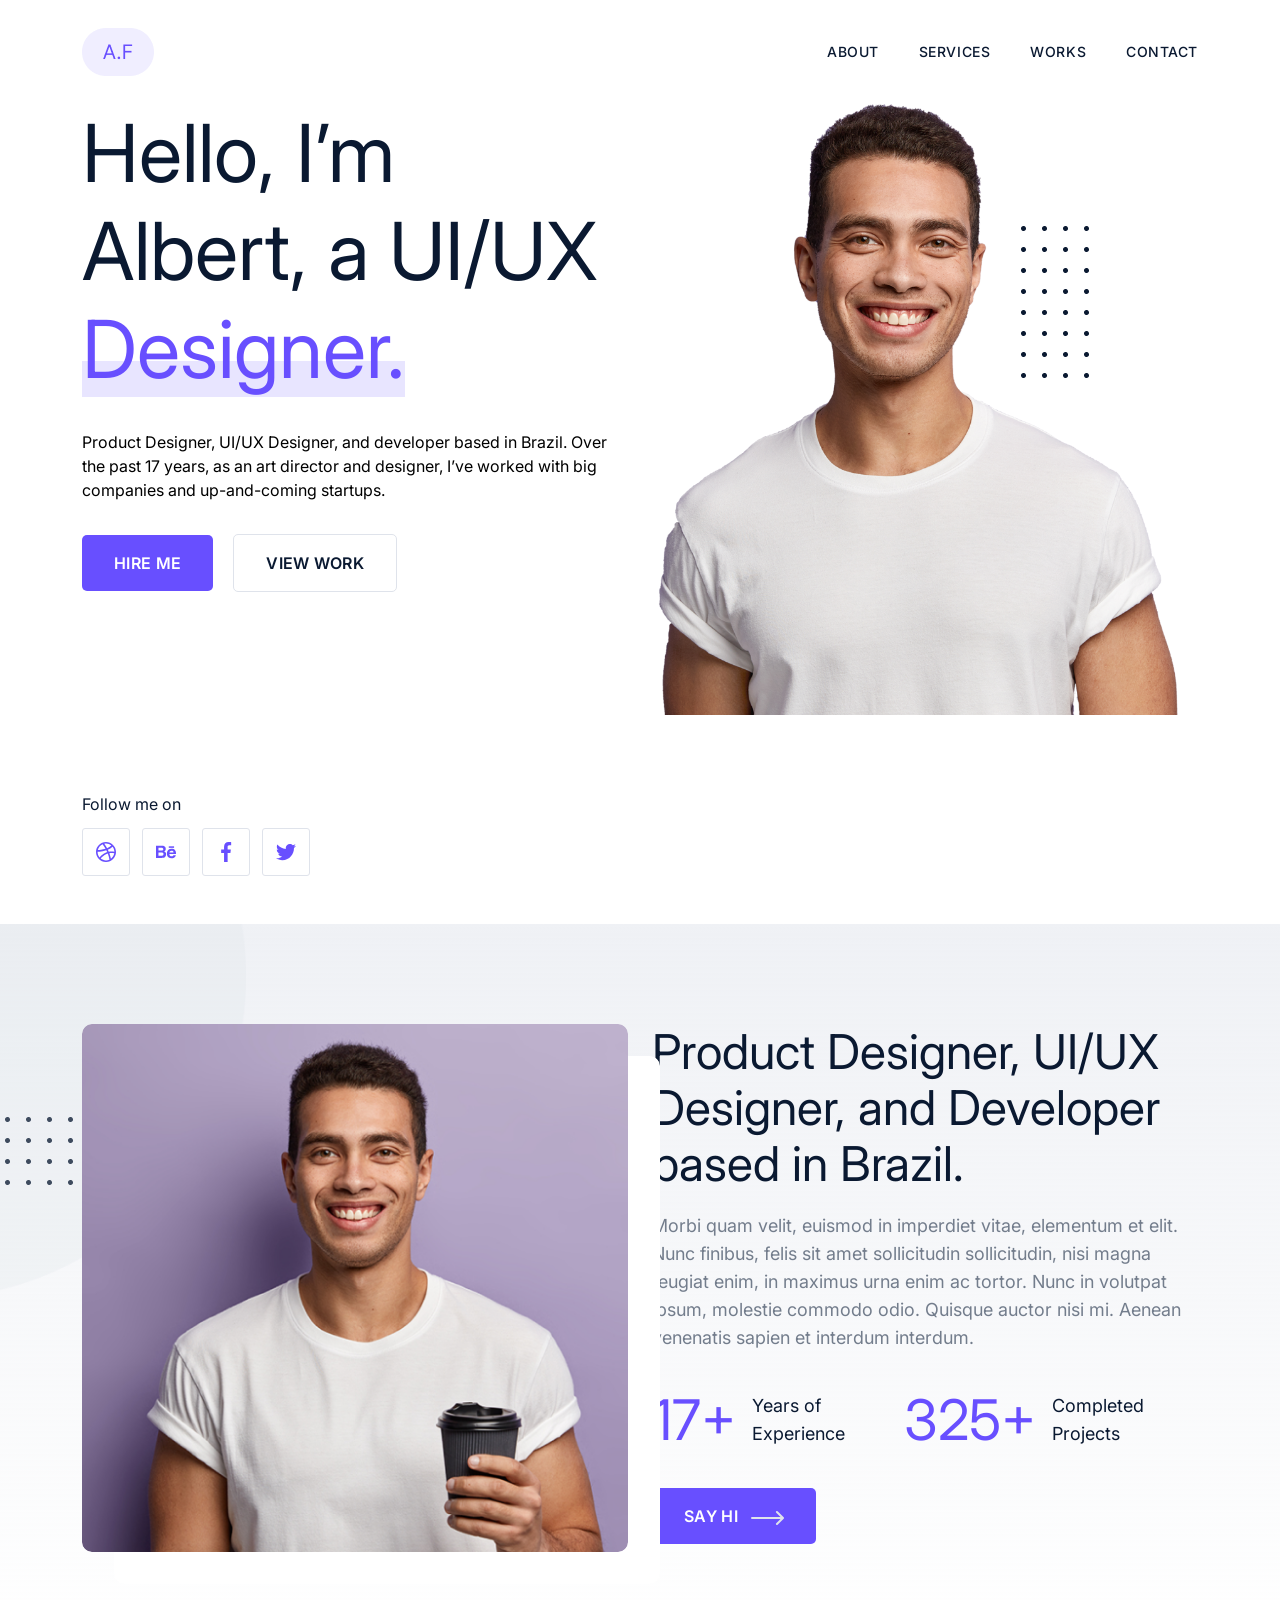
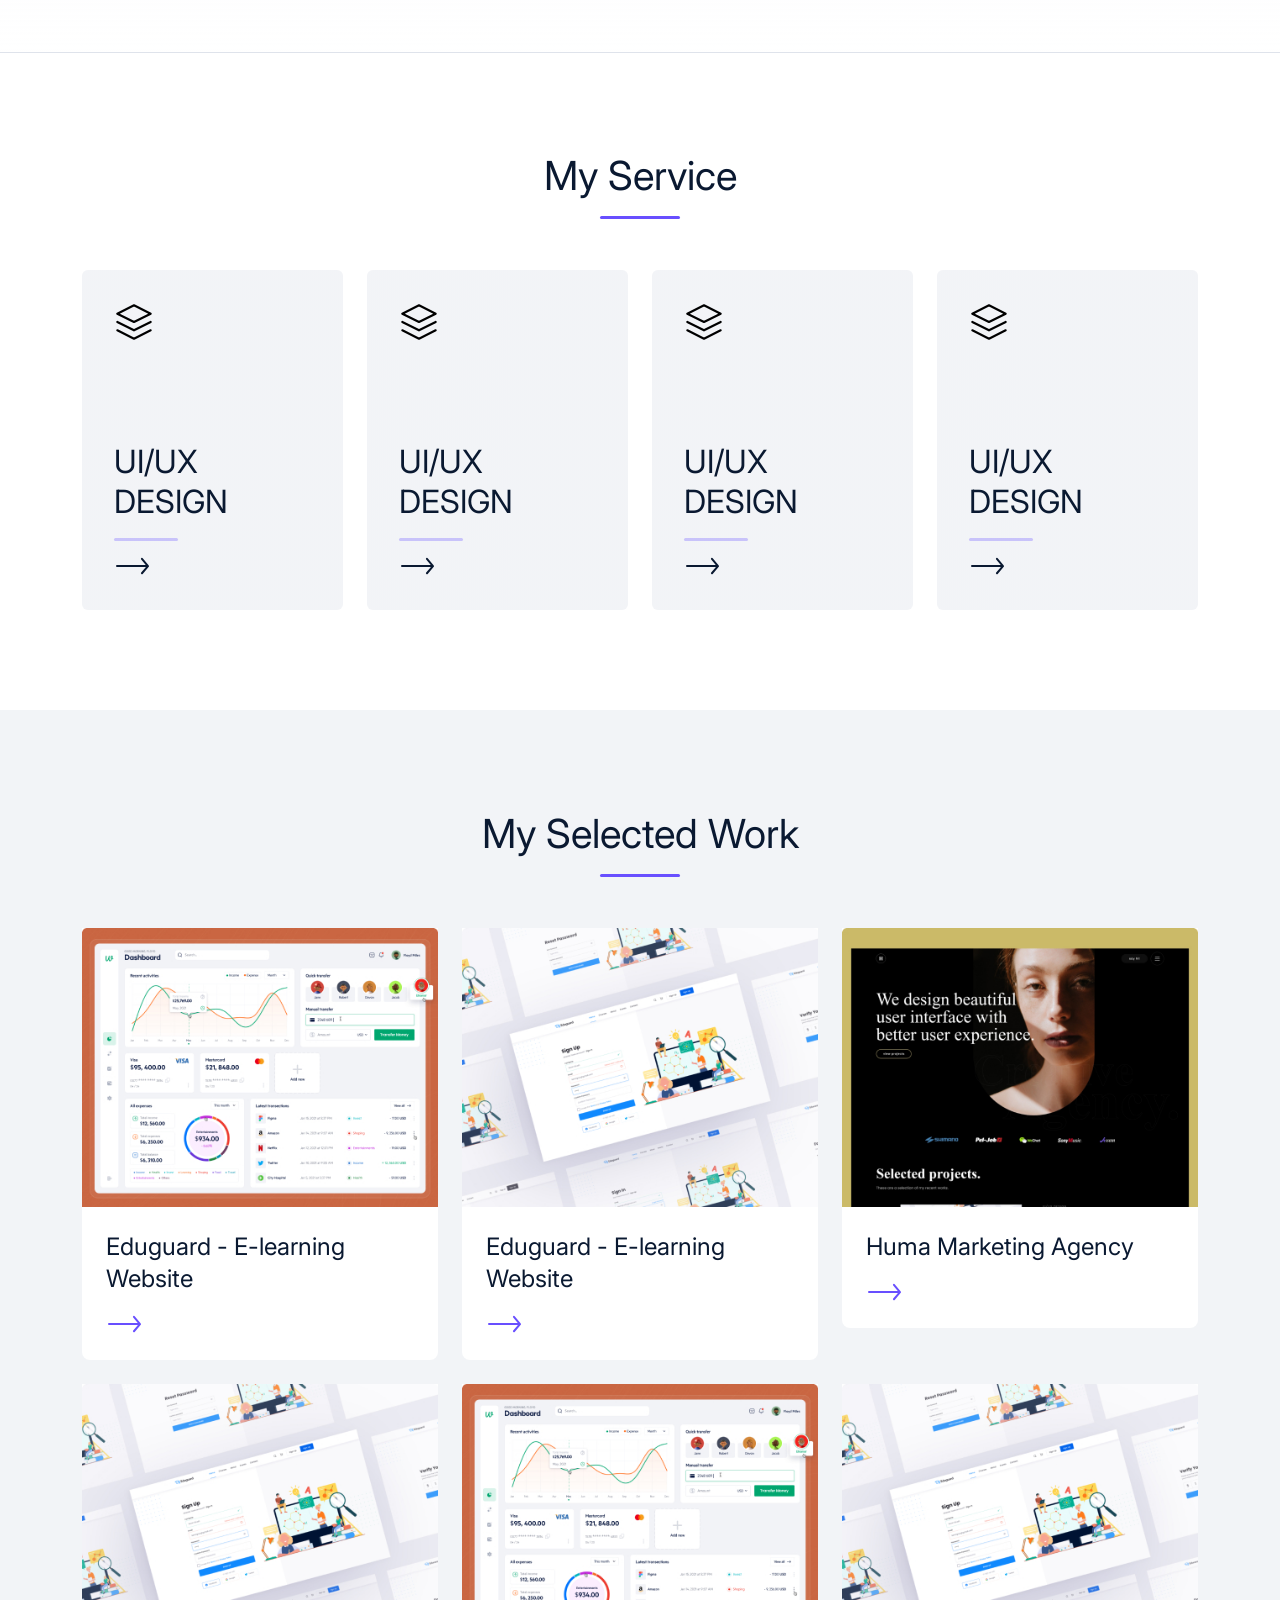
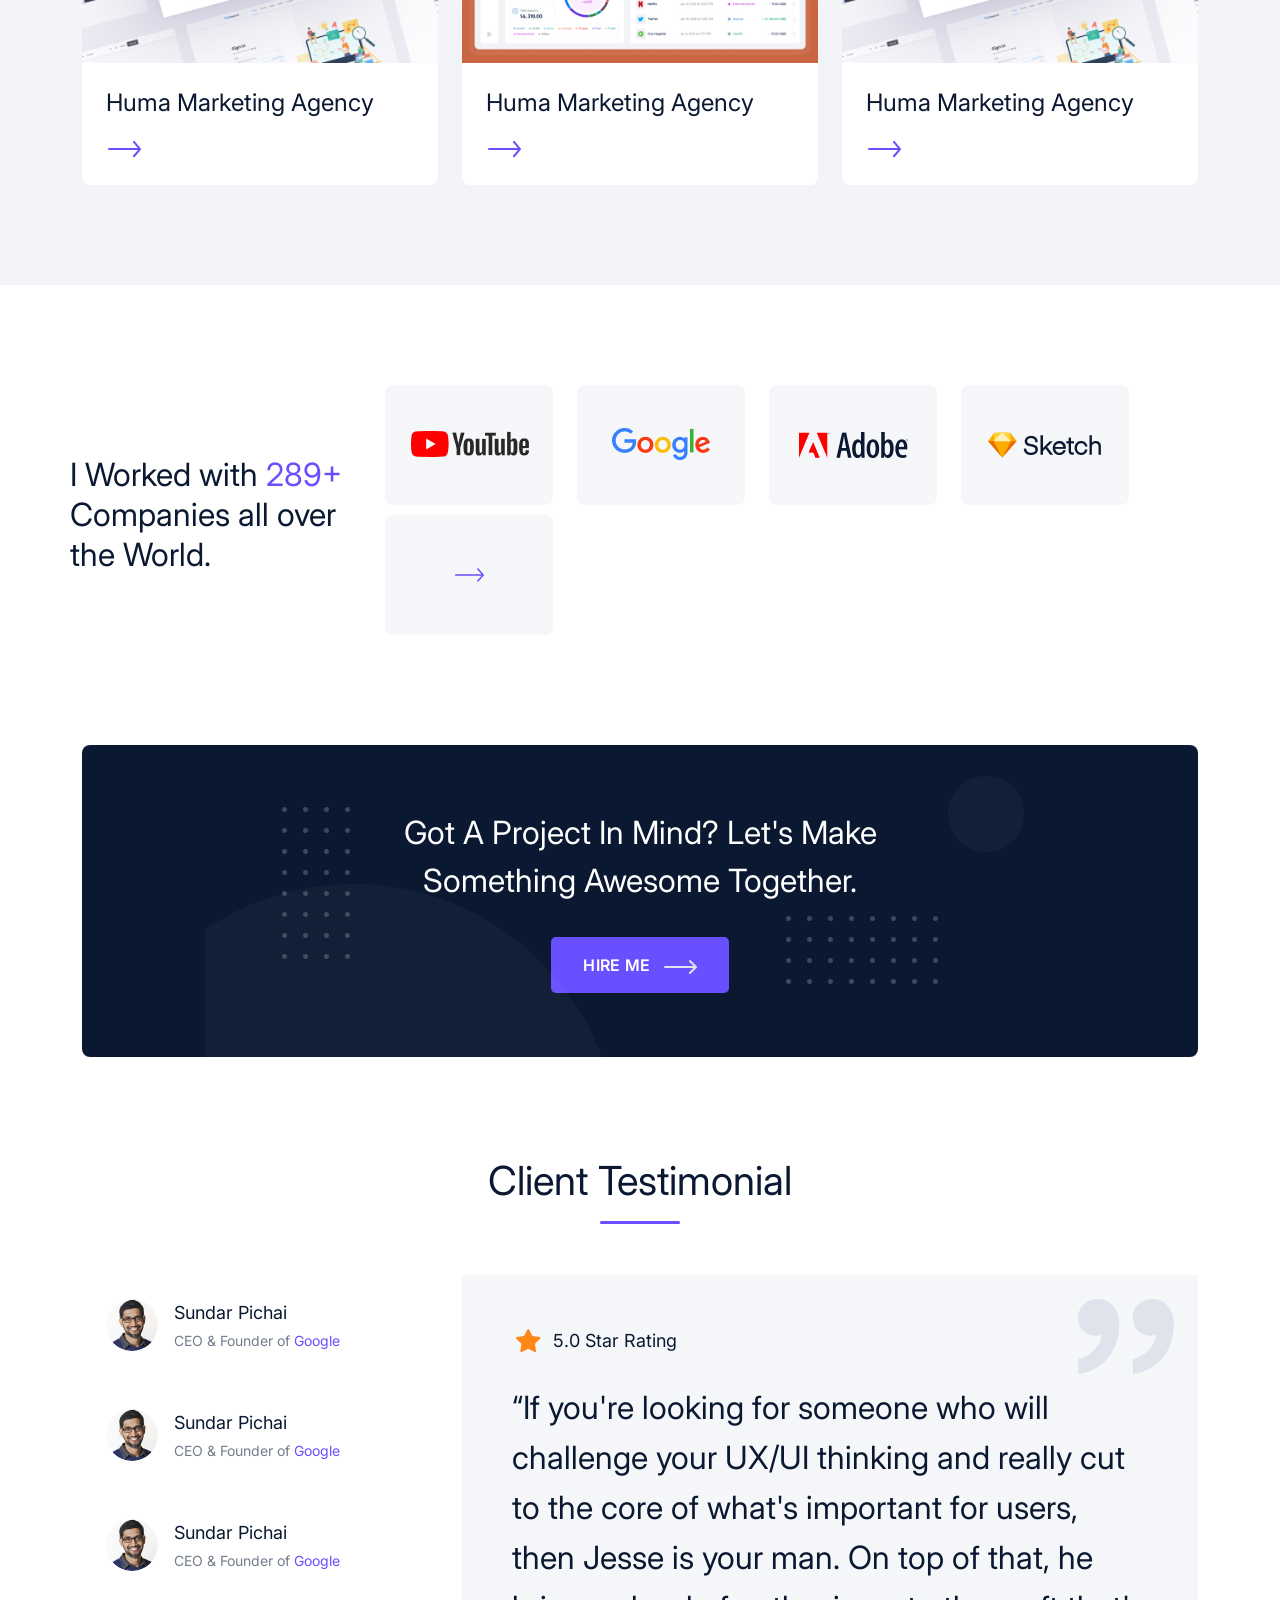
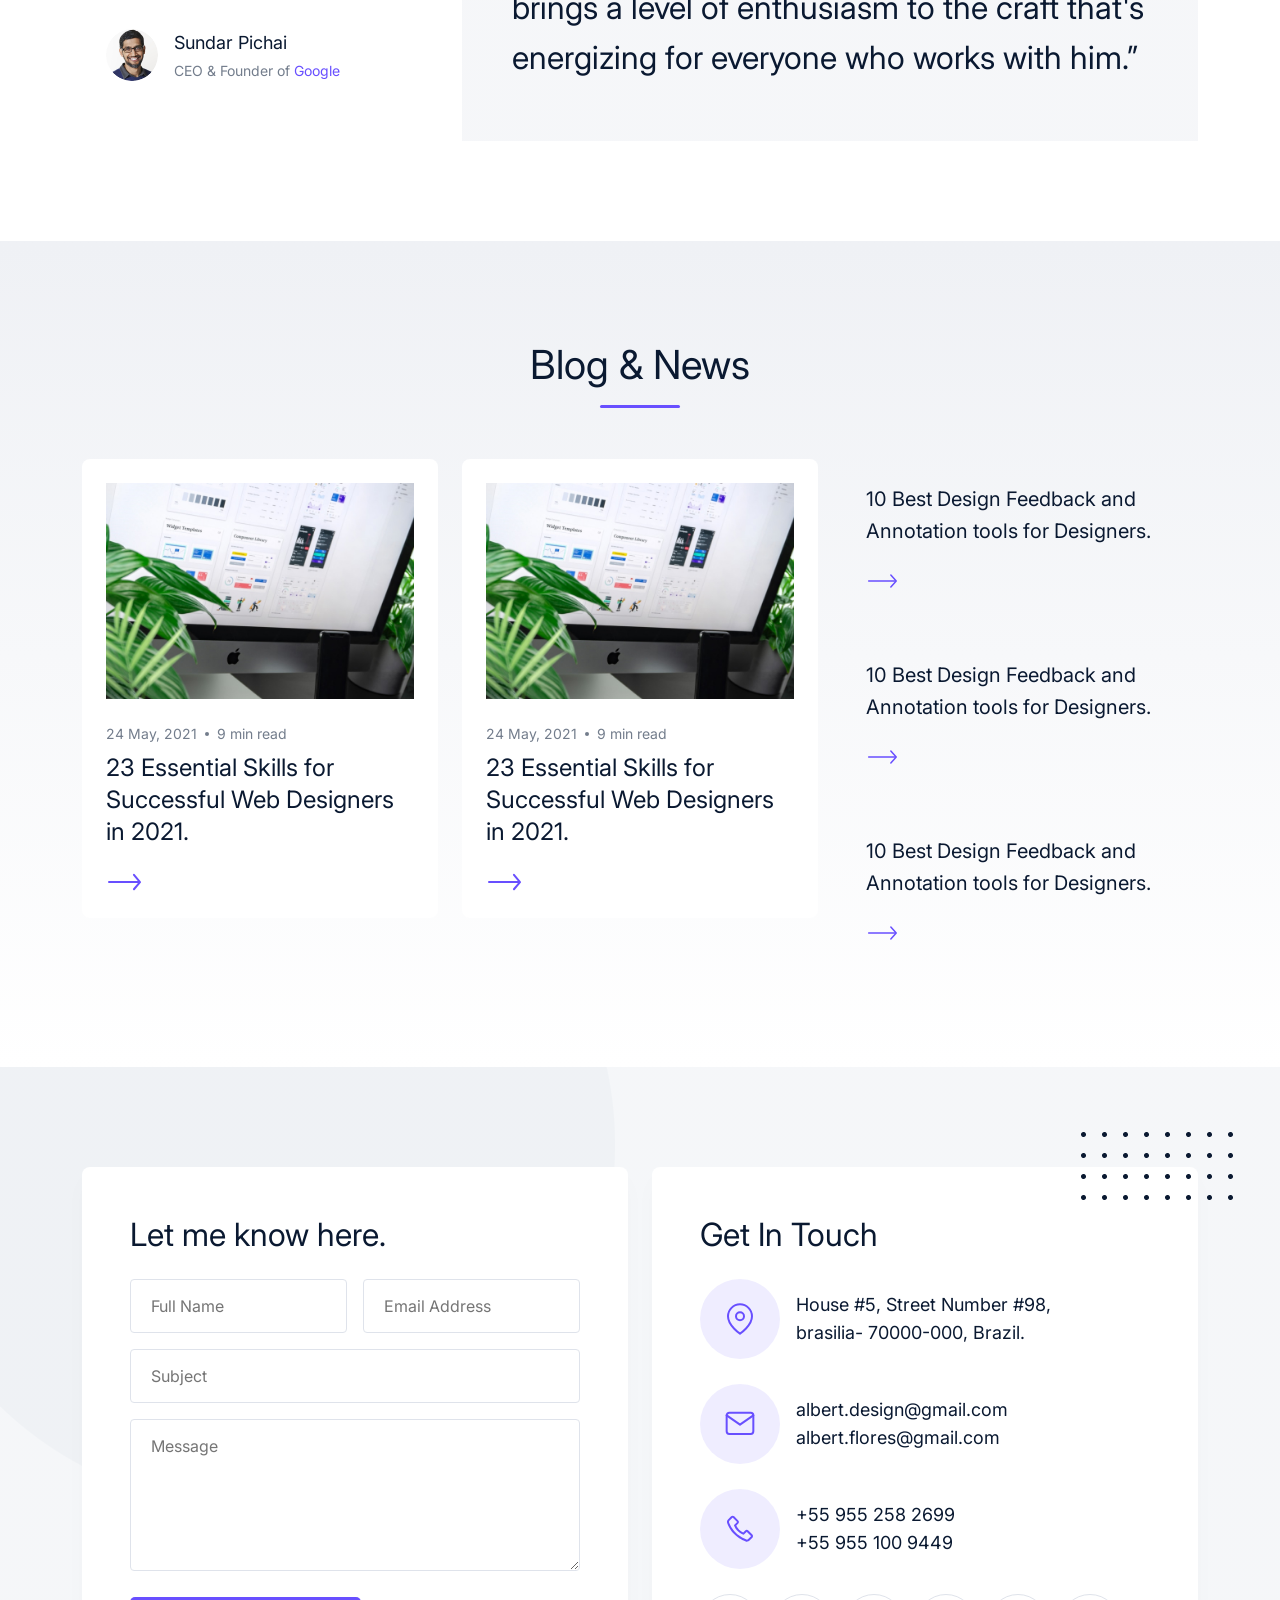
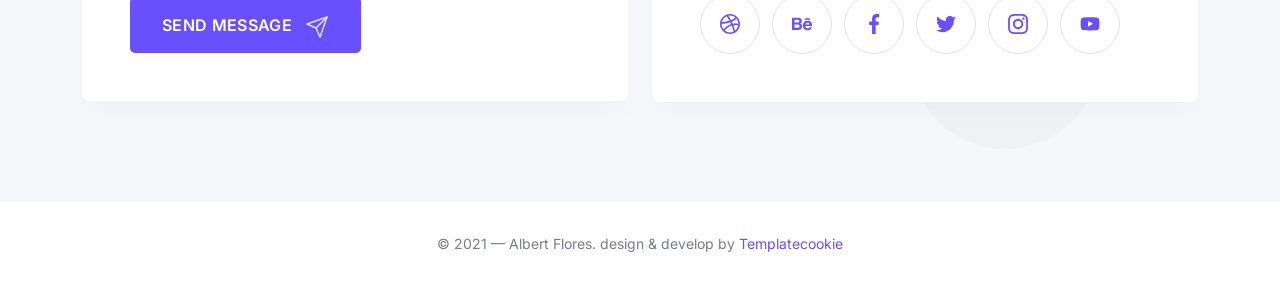
==== index.html @ 2d8473ed "delete dist" ====
<!DOCTYPE html>
<html lang="en">
<head>
    <meta charset="UTF-8">
    <meta name="viewport" content="width=device-width, initial-scale=1.0">
    <meta http-equiv="X-UA-Compatible" content="ie=edge">
    <title>Albert Personal Portfolio</title>
    <link rel="stylesheet" href="main.css">
</head>
<body>
   <!-- Header Section Starts Here-->
   <section class="header">
       <div class="container">
           <div class="header-content">
               <a href="#" class="logo">
                   <img src="images/logo.png" alt="logo">
               </a>
               <div class="header-content-menu">
                   <ul>
                       <li><a href="#">About</a></li>
                       <li><a href="#">Services</a></li>
                       <li><a href="#">Works</a></li>
                       <li><a href="#">Contact</a></li>
                   </ul>
               </div>
           </div>
       </div>
   </section>
   <!-- Header Section Ends Here-->
   <!-- Banner Section Starts Here-->
   <section class="banner">
    <div class="container">
        <div class="banner-content">
            <div class="row">
                <div class="col-lg-6 order-2 order-lg-0">
                    <div class="banner-content-left">
                        <h3 class="font-xl">Hello, I’m Albert, a UI/UX 
                            <span>Designer.</span>
                        </h3>
                        <p>Product Designer, UI/UX Designer, and developer based in Brazil. Over the past 17 years, as an art director and designer, I’ve worked with big companies and up-and-coming startups.</p>
                            <a href="#" class="btn btn--primary">
                                Hire Me
                            </a>
                            <a href="#" class="btn btn--secondary">
                                View work
                            </a>  
                            <div class="follow-content">
                                <span>Follow me on</span>
                                <div class="follow-content-social">
                                    <a href="#" class="social social-square">
                                        <svg width="20" height="20" viewBox="0 0 20 20" fill="none" xmlns="http://www.w3.org/2000/svg">
                                            <path d="M10 0.000976562C4.48594 0.000976562 0 4.48692 0 10.0009C0 15.5148 4.48594 20.0008 10 20.0008C15.5141 20.0008 20 15.5148 20 10.0009C20 4.48692 15.5141 0.000976562 10 0.000976562ZM16.5166 4.71716C17.6392 6.09905 18.3304 7.84326 18.3879 9.74462C16.3083 9.3141 14.4252 9.36462 12.7629 9.69056C12.4619 8.98667 12.1503 8.31606 11.8358 7.68228C13.6462 6.90238 15.2223 5.90627 16.5166 4.71716ZM15.3901 3.57226C14.1053 4.74499 12.6164 5.6133 11.0918 6.25436C9.97281 4.20808 8.9022 2.66713 8.25 1.79144C8.81475 1.67112 9.39993 1.60658 10 1.60658C12.0506 1.60658 13.9307 2.34665 15.3901 3.57226ZM6.62835 2.31582C7.12084 2.954 8.29389 4.55189 9.55396 6.82531C6.38708 7.85707 3.31417 8.0309 1.83756 8.04707C2.45304 5.47597 4.25356 3.36182 6.62835 2.31582ZM1.61438 9.65674C1.63022 9.65674 1.64553 9.65684 1.66169 9.65684C2.68199 9.65684 4.55134 9.58823 6.75209 9.18694C8.00766 8.95798 9.19827 8.64981 10.3154 8.26789C10.6063 8.84751 10.8954 9.45893 11.1757 10.0998C9.61144 10.6034 8.29228 11.3281 7.24736 12.0476C5.49511 13.2542 4.26758 14.593 3.59729 15.4207C2.35627 13.9572 1.6056 12.0656 1.6056 10.0009C1.6056 9.88548 1.60967 9.77106 1.61438 9.65674ZM4.75429 16.5473C5.33134 15.8207 6.50589 14.4983 8.20494 13.3378C9.35958 12.5492 10.5541 11.9632 11.7839 11.5786C12.4975 13.4281 13.1066 15.4716 13.4698 17.6414C12.4114 18.1239 11.2372 18.3952 10 18.3952C8.01633 18.3952 6.19248 17.7021 4.75429 16.5473ZM14.947 16.7768C14.5726 14.7841 14.0144 12.9103 13.3691 11.1979C14.9565 10.9301 16.5971 10.9853 18.2821 11.3638C17.9187 13.5785 16.6864 15.5035 14.947 16.7768Z" fill="currentColor"></path>
                                                      </svg>
                                    </a>
                                    <a href="#" class="social social-square">  
                                      <svg width="20" height="20" viewBox="0 0 20 20" fill="none" xmlns="http://www.w3.org/2000/svg">
        <g clip-path="url(#clip0)">
        <path d="M8.22817 9.39998C8.64321 9.19121 8.95698 8.95869 9.172 8.70742C9.55453 8.25488 9.7433 7.65483 9.7433 6.91102C9.7433 6.18721 9.55453 5.56841 9.177 5.04962C8.54695 4.20455 7.48061 3.77201 5.97299 3.74951H0V15.9418H5.56921C6.19676 15.9418 6.77806 15.888 7.3156 15.778C7.85314 15.6667 8.31818 15.463 8.71196 15.1654C9.06199 14.9067 9.35452 14.5854 9.58704 14.2066C9.95457 13.6341 10.1383 12.9853 10.1383 12.2627C10.1383 11.5627 9.97707 10.9664 9.65704 10.4763C9.33327 9.98627 8.85823 9.62749 8.22817 9.39998ZM2.46395 5.86719H5.15417C5.74547 5.86719 6.23301 5.93094 6.61554 6.0572C7.05808 6.24097 7.27935 6.61475 7.27935 7.18479C7.27935 7.69608 7.11058 8.05361 6.77681 8.25488C6.44053 8.45615 6.00424 8.55741 5.4692 8.55741H2.46395V5.86719ZM6.71805 13.6116C6.42053 13.7553 6.00174 13.8266 5.46545 13.8266H2.46395V10.5751H5.5067C6.03675 10.5788 6.44928 10.6488 6.7443 10.7801C7.26935 11.0176 7.53062 11.4526 7.53062 12.0889C7.53062 12.839 7.2606 13.344 6.71805 13.6116Z" fill="currentColor"/>
        <path d="M18.0778 4.31824H12.7811V5.83586H18.0778V4.31824Z" fill="currentColor"/>
        <path d="M19.9179 10.3076C19.8078 9.60125 19.5653 8.97995 19.1878 8.44366C18.774 7.83611 18.249 7.39107 17.6102 7.1098C16.9739 6.82728 16.2576 6.68601 15.46 6.68726C14.1211 6.68726 13.0335 7.10605 12.1922 7.93736C11.3534 8.77118 10.9334 9.97003 10.9334 11.5327C10.9334 13.199 11.3972 14.4029 12.3297 15.1417C13.2586 15.8818 14.3312 16.2505 15.5488 16.2505C17.0226 16.2505 18.169 15.8117 18.9878 14.9367C19.5116 14.3841 19.8078 13.8403 19.8729 13.3065H17.4327C17.2914 13.5703 17.1276 13.7766 16.9401 13.9266C16.6001 14.2016 16.1576 14.3391 15.615 14.3391C15.0987 14.3391 14.6612 14.2254 14.2962 13.9991C13.6936 13.6366 13.3786 13.0015 13.3386 12.0977H19.9979C20.0079 11.3189 19.9829 10.7201 19.9179 10.3076ZM13.3986 10.5413C13.4861 9.95503 13.6986 9.48999 14.0361 9.14621C14.3737 8.80368 14.8512 8.63117 15.4625 8.62992C16.0263 8.62992 16.4976 8.79118 16.8814 9.11496C17.2601 9.44124 17.4739 9.91502 17.5177 10.5413H13.3986Z" fill="currentColor"/>
        </g>
        <defs>
        <clipPath id="clip0">
        <rect width="20" height="20" fill="white"/>
        </clipPath>
        </defs>
                                      </svg>   
                                    </a>
                                    <a href="#" class="social social-square">
                                       <svg width="20" height="20" viewBox="0 0 20 20" fill="none" xmlns="http://www.w3.org/2000/svg">
        <g clip-path="url(#clip0)">
        <path d="M13.3308 3.32083H15.1567V0.140833C14.8417 0.0975 13.7583 0 12.4967 0C9.86416 0 8.06082 1.65583 8.06082 4.69917V7.5H5.15582V11.055H8.06082V20H11.6225V11.0558H14.41L14.8525 7.50083H11.6217V5.05167C11.6225 4.02417 11.8992 3.32083 13.3308 3.32083Z" fill="currentcolor"/>
        </g>
        <defs>
        <clipPath id="clip0">
        <rect width="20" height="20" fill="currentColor"/>
        </clipPath>
        </defs>
                                       </svg>    
                                    </a>
                                    <a href="#" class="social social-square">         
                                       <svg width="20" height="20" viewBox="0 0 20 20" fill="none" xmlns="http://www.w3.org/2000/svg"> 
        <g clip-path="url(#clip0)">
        <path d="M20 3.79875C19.2563 4.125 18.4637 4.34125 17.6375 4.44625C18.4875 3.93875 19.1363 3.14125 19.4412 2.18C18.6488 2.6525 17.7738 2.98625 16.8412 3.1725C16.0887 2.37125 15.0162 1.875 13.8462 1.875C11.5763 1.875 9.74875 3.7175 9.74875 5.97625C9.74875 6.30125 9.77625 6.61375 9.84375 6.91125C6.435 6.745 3.41875 5.11125 1.3925 2.6225C1.03875 3.23625 0.83125 3.93875 0.83125 4.695C0.83125 6.115 1.5625 7.37375 2.6525 8.1025C1.99375 8.09 1.3475 7.89875 0.8 7.5975C0.8 7.61 0.8 7.62625 0.8 7.6425C0.8 9.635 2.22125 11.29 4.085 11.6712C3.75125 11.7625 3.3875 11.8062 3.01 11.8062C2.7475 11.8062 2.4825 11.7913 2.23375 11.7362C2.765 13.36 4.2725 14.5538 6.065 14.5925C4.67 15.6838 2.89875 16.3412 0.98125 16.3412C0.645 16.3412 0.3225 16.3263 0 16.285C1.81625 17.4563 3.96875 18.125 6.29 18.125C13.835 18.125 17.96 11.875 17.96 6.4575C17.96 6.27625 17.9538 6.10125 17.945 5.9275C18.7588 5.35 19.4425 4.62875 20 3.79875Z" fill="currentColor"/>
        </g>
        <defs>
        <clipPath id="clip0">
        <rect width="20" height="20" fill="currentColor"/>
        </clipPath>
        </defs>
                                       </svg>       
                                    </a>
                                </div>
                            </div>                
                </div>
                </div>
                <div class="col-lg-6 order-1 order-lg-0">
                    <div class="banner-content-right">
                        <img src="images/banner.png" alt="banner-img">
                        <img class="dot-shadow-img" src="images/dot-shadow-img.png" alt="dot-shadow">
                    </div>
                </div>
            <!-- </div> -->
        </div>
    </div>
   </section>
   <!-- Banner Section Ends Here-->
   <!-- About Section Starts Here-->
   <section class="about">
       <div class="container">
          <div class="about-content">
              <div class="row">
                  <div class="col-lg-6 col-sm-12">
                    <div class="about-content-left">
                        <img class="about-img" src="images/about.png" alt="about-img">
                        <img class="about-white-shadow" src="images/about-white-shadow.png" alt="shadow">
                        <img class="about-black-dot" src="images/black-dot.png" alt="dot-shape">
                        <img class="lg-round-shape" src="images/lg-round-shape.png" alt="shape">
                    </div>
                  </div>
                  <div class="col-lg-6 col-sm-12">
                    <div class="about-content-right">
                        <h3 class="font-md">Product Designer, UI/UX Designer, and Developer based in Brazil.</h3>
                        <p class="para-2">Morbi quam velit, euismod in imperdiet vitae, elementum et elit. Nunc finibus, felis sit amet sollicitudin sollicitudin, nisi magna feugiat enim, in maximus urna enim ac tortor. Nunc in volutpat ipsum, molestie commodo odio. Quisque auctor nisi mi. Aenean venenatis sapien et interdum interdum.</p>
                        <div class="project-document">
                            <div class="project-year">
                                <h2 class="font-lg">17+</h2>
                                <span class="para-2">Years of
                                  Experience
                              </span>
                            </div>
                            <div class="project-completed">
                                <h2 class="font-lg">325+</h2>
                                <span class="para-2">Completed
                                  Projects</span>
                            </div>
                        </div>
                        <a href="#" class="btn btn--primary">
                          say hi             
                          <svg width="33" height="24" viewBox="0 0 33 24" fill="none" xmlns="http://www.w3.org/2000/svg">
                          <path d="M31 12.025H1" stroke="#DFE3EB" stroke-width="2" stroke-linecap="round" stroke-linejoin="round"></path>
                          <path d="M25.9502 6.00006L32.0002 12.0241L25.9502 18.0491" stroke="#DFE3EB" stroke-width="2" stroke-linecap="round" stroke-linejoin="round"></path>
                          </svg>    
                      </a>
                    </div>
                  </div>
              </div>
          </div>
       </div>
   </section>
   <!-- About Section Ends Here-->

   <!-- Service Section Starts Here-->
   <section class="service">
       <div class="container">
           <div class="service-text">
            <h4 class="font-sm">My Service
                <div class="deep-dot"></div>
               </h4>
           </div>
               <div class="row">
                   <div class="col-lg-3 col-md-6 col-sm-12">
                    <div class="service-content-area">  
                        <div class="layer-svg">            
                           <svg width="40" height="40" viewBox="0 0 40 40" fill="none" xmlns="http://www.w3.org/2000/svg">
             <path d="M20 3.33325L3.33334 11.6666L20 19.9999L36.6667 11.6666L20 3.33325Z" stroke="black" stroke-width="2.2" stroke-linecap="round" stroke-linejoin="round"></path>
             <path d="M3.33334 28.3333L20 36.6666L36.6667 28.3333" stroke="black" stroke-width="2.2" stroke-linecap="round" stroke-linejoin="round"></path>
             <path d="M3.33334 20L20 28.3333L36.6667 20" stroke="black" stroke-width="2.2" stroke-linecap="round" stroke-linejoin="round"></path>
                            </svg> 
                        </div> 
                         <p class="font-xs">  UI/UX </p>
                         <p class="font-xs">  DESIGN </p>             
                         <span class="light-dot"></span>
                         <a href="#" class="right-arrow-icon">               
                             <span>Disscuss now</span>                    
                             <svg width="36" height="24" viewBox="0 0 36 24" fill="none" xmlns="http://www.w3.org/2000/svg">
                                 <path d="M33 12.03H3" stroke="#0A1931" stroke-width="2" stroke-linecap="round" stroke-linejoin="round"></path>
                                 <path d="M27.95 4.80005L34 12.0288L27.95 19.2588" stroke="#0A1931" stroke-width="2" stroke-linecap="round" stroke-linejoin="round"></path>
                                  </svg>
                         </a>
                    </div>  
                   </div>
                   <div class="col-lg-3 col-md-6 col-sm-12">
                    <div class="service-content-area">  
                        <div class="layer-svg">            
                           <svg width="40" height="40" viewBox="0 0 40 40" fill="none" xmlns="http://www.w3.org/2000/svg">
             <path d="M20 3.33325L3.33334 11.6666L20 19.9999L36.6667 11.6666L20 3.33325Z" stroke="black" stroke-width="2.2" stroke-linecap="round" stroke-linejoin="round"></path>
             <path d="M3.33334 28.3333L20 36.6666L36.6667 28.3333" stroke="black" stroke-width="2.2" stroke-linecap="round" stroke-linejoin="round"></path>
             <path d="M3.33334 20L20 28.3333L36.6667 20" stroke="black" stroke-width="2.2" stroke-linecap="round" stroke-linejoin="round"></path>
                            </svg> 
                        </div> 
                         <p class="font-xs">  UI/UX </p>
                         <p class="font-xs">  DESIGN </p>             
                         <span class="light-dot"></span>
                         <a href="#" class="right-arrow-icon">               
                             <span>Disscuss now</span>                    
                             <svg width="36" height="24" viewBox="0 0 36 24" fill="none" xmlns="http://www.w3.org/2000/svg">
                                 <path d="M33 12.03H3" stroke="#0A1931" stroke-width="2" stroke-linecap="round" stroke-linejoin="round"></path>
                                 <path d="M27.95 4.80005L34 12.0288L27.95 19.2588" stroke="#0A1931" stroke-width="2" stroke-linecap="round" stroke-linejoin="round"></path>
                                  </svg>
                         </a>
                    </div>  
                   </div>
                   <div class="col-lg-3 col-md-6 col-sm-12">
                    <div class="service-content-area">  
                        <div class="layer-svg">            
                           <svg width="40" height="40" viewBox="0 0 40 40" fill="none" xmlns="http://www.w3.org/2000/svg">
             <path d="M20 3.33325L3.33334 11.6666L20 19.9999L36.6667 11.6666L20 3.33325Z" stroke="black" stroke-width="2.2" stroke-linecap="round" stroke-linejoin="round"></path>
             <path d="M3.33334 28.3333L20 36.6666L36.6667 28.3333" stroke="black" stroke-width="2.2" stroke-linecap="round" stroke-linejoin="round"></path>
             <path d="M3.33334 20L20 28.3333L36.6667 20" stroke="black" stroke-width="2.2" stroke-linecap="round" stroke-linejoin="round"></path>
                            </svg> 
                        </div> 
                         <p class="font-xs">  UI/UX </p>
                         <p class="font-xs">  DESIGN </p>             
                         <span class="light-dot"></span>
                         <a href="#" class="right-arrow-icon">               
                             <span>Disscuss now</span>                    
                             <svg width="36" height="24" viewBox="0 0 36 24" fill="none" xmlns="http://www.w3.org/2000/svg">
                                 <path d="M33 12.03H3" stroke="#0A1931" stroke-width="2" stroke-linecap="round" stroke-linejoin="round"></path>
                                 <path d="M27.95 4.80005L34 12.0288L27.95 19.2588" stroke="#0A1931" stroke-width="2" stroke-linecap="round" stroke-linejoin="round"></path>
                                  </svg>
                         </a>
                    </div>  
                   </div>
                   <div class="col-lg-3 col-md-6 col-sm-12">
                    <div class="service-content-area">  
                        <div class="layer-svg">            
                           <svg width="40" height="40" viewBox="0 0 40 40" fill="none" xmlns="http://www.w3.org/2000/svg">
             <path d="M20 3.33325L3.33334 11.6666L20 19.9999L36.6667 11.6666L20 3.33325Z" stroke="black" stroke-width="2.2" stroke-linecap="round" stroke-linejoin="round"></path>
             <path d="M3.33334 28.3333L20 36.6666L36.6667 28.3333" stroke="black" stroke-width="2.2" stroke-linecap="round" stroke-linejoin="round"></path>
             <path d="M3.33334 20L20 28.3333L36.6667 20" stroke="black" stroke-width="2.2" stroke-linecap="round" stroke-linejoin="round"></path>
                            </svg> 
                        </div> 
                         <p class="font-xs">  UI/UX </p>
                         <p class="font-xs">  DESIGN </p>             
                         <span class="light-dot"></span>
                         <a href="#" class="right-arrow-icon">               
                             <span>Disscuss now</span>                    
                             <svg width="36" height="24" viewBox="0 0 36 24" fill="none" xmlns="http://www.w3.org/2000/svg">
                                 <path d="M33 12.03H3" stroke="#0A1931" stroke-width="2" stroke-linecap="round" stroke-linejoin="round"></path>
                                 <path d="M27.95 4.80005L34 12.0288L27.95 19.2588" stroke="#0A1931" stroke-width="2" stroke-linecap="round" stroke-linejoin="round"></path>
                                  </svg>
                         </a>
                    </div>  
                   </div>
               </div>
        </div>
   </section>
   <!-- Service Section Ends Here-->

   <!-- Project Section Starts Here-->
    <section class="project">
        <div class="container">
            <h4 class="font-sm">My Selected Work
                <div class="deep-dot"></div>
            </h4>
            <div class="row">
                <div class="col-lg-4 col-md-6 col-sm-12 project-content">
                 <div class="project-work">
                     <div class="project-work-image">
                         <img src="images/project-img-1.jpg" alt="">
                     </div>
                     <div class="project-work-text">
                         <h5 class="font-mini"><a href="#">Eduguard - E-learning Website</a></h5>
                         <a href="#" class="right-arrow-icon">               
                             <span>View Project</span>                    
                             <svg width="36" height="24" viewBox="0 0 36 24" fill="none" xmlns="http://www.w3.org/2000/svg">
                                 <path d="M33 12.03H3" stroke="currentColor" stroke-width="2" stroke-linecap="round" stroke-linejoin="round"></path>
                                 <path d="M27.95 4.80005L34 12.0288L27.95 19.2588" stroke="currentColor" stroke-width="2" stroke-linecap="round" stroke-linejoin="round"></path>
                                  </svg>
                         </a>
                     </div>
                 </div>
                </div>
                <div class="col-lg-4 col-md-6 col-sm-12 project-content">
                    <div class="project-work">
                        <div class="project-work-image">
                            <img src="images/project-img-2.jpg" alt="">
                        </div>
                        <div class="project-work-text">
                            <h5 class="font-mini"><a href="#">Eduguard - E-learning Website</a></h5>
                            <a href="#" class="right-arrow-icon">               
                                <span>View Project</span>                    
                                <svg width="36" height="24" viewBox="0 0 36 24" fill="none" xmlns="http://www.w3.org/2000/svg">
                                    <path d="M33 12.03H3" stroke="currentColor" stroke-width="2" stroke-linecap="round" stroke-linejoin="round"></path>
                                    <path d="M27.95 4.80005L34 12.0288L27.95 19.2588" stroke="currentColor" stroke-width="2" stroke-linecap="round" stroke-linejoin="round"></path>
                                     </svg>
                            </a>
                        </div>
                    </div>
                </div>
                <div class="col-lg-4 col-md-6 col-sm-12 project-content">
                    <div class="project-work">
                        <div class="project-work-image">
                            <img src="images/project-img-3.jpg" alt="">
                        </div>
                        <div class="project-work-text">
                            <h5 class="font-mini"><a href="#">Huma Marketing Agency</a></h5>
                            <a href="#" class="right-arrow-icon">               
                                <span>View Project</span>                    
                                <svg width="36" height="24" viewBox="0 0 36 24" fill="none" xmlns="http://www.w3.org/2000/svg">
                                    <path d="M33 12.03H3" stroke="currentColor" stroke-width="2" stroke-linecap="round" stroke-linejoin="round"></path>
                                    <path d="M27.95 4.80005L34 12.0288L27.95 19.2588" stroke="currentColor" stroke-width="2" stroke-linecap="round" stroke-linejoin="round"></path>
                                     </svg>
                            </a>
                        </div>
                    </div>
                </div>
                <div class="col-lg-4 col-md-6 col-sm-12 project-content">
                    <div class="project-work">
                        <div class="project-work-image">
                            <img src="images/project-img-2.jpg" alt="">
                        </div>
                        <div class="project-work-text">
                            <h5 class="font-mini"><a href="#">Huma Marketing Agency</a></h5>
                            <a href="#" class="right-arrow-icon">               
                                <span>View Project</span>                    
                                <svg width="36" height="24" viewBox="0 0 36 24" fill="none" xmlns="http://www.w3.org/2000/svg">
                                    <path d="M33 12.03H3" stroke="currentColor" stroke-width="2" stroke-linecap="round" stroke-linejoin="round"></path>
                                    <path d="M27.95 4.80005L34 12.0288L27.95 19.2588" stroke="currentColor" stroke-width="2" stroke-linecap="round" stroke-linejoin="round"></path>
                                     </svg>
                            </a>
                        </div>
                    </div>
                </div>
                <div class="col-lg-4 col-md-6 col-sm-12 project-content">
                    <div class="project-work">
                        <div class="project-work-image">
                            <img src="images/project-img-1.jpg" alt="">
                        </div>
                        <div class="project-work-text">
                            <h5 class="font-mini"><a href="#">Huma Marketing Agency</a></h5>
                            <a href="#" class="right-arrow-icon">               
                                <span>View Project</span>                    
                                <svg width="36" height="24" viewBox="0 0 36 24" fill="none" xmlns="http://www.w3.org/2000/svg">
                                    <path d="M33 12.03H3" stroke="currentColor" stroke-width="2" stroke-linecap="round" stroke-linejoin="round"></path>
                                    <path d="M27.95 4.80005L34 12.0288L27.95 19.2588" stroke="currentColor" stroke-width="2" stroke-linecap="round" stroke-linejoin="round"></path>
                                     </svg>
                            </a>
                        </div>
                    </div>
                </div>
                <div class="col-lg-4 col-md-6 col-sm-12 ">
                    <div class="project-work">
                        <div class="project-work-image">
                            <img src="images/project-img-2.jpg" alt="">
                        </div>
                        <div class="project-work-text">
                            <h5 class="font-mini"><a href="#">Huma Marketing Agency</a></h5>
                            <a href="#" class="right-arrow-icon">               
                                <span>View Project</span>                    
                                <svg width="36" height="24" viewBox="0 0 36 24" fill="none" xmlns="http://www.w3.org/2000/svg">
                                    <path d="M33 12.03H3" stroke="currentColor" stroke-width="2" stroke-linecap="round" stroke-linejoin="round"></path>
                                    <path d="M27.95 4.80005L34 12.0288L27.95 19.2588" stroke="currentColor" stroke-width="2" stroke-linecap="round" stroke-linejoin="round"></path>
                                     </svg>
                            </a>
                        </div>
                    </div>
                </div>
            </div>
        </div>
    </section>
   <!-- Project Section Ends Here-->

   <!-- Company Section Starts Here-->
   <section class="company">
        <div class="container">   
            <div class="company-content">
                <div class="row align-items-center ">
                    <div class="col-xl-3 px-0">
                        <div class="company-content-text">

                            <h3 class="font-xs">
                                I Worked with
                                <span>289+</span> 
                                Companies all over the World.
                            </h3> 
                        </div>
                    </div>
                    <div class="col-xl-9 px-0">
                        <div class="company-content-social-activity">                          
                            <div class="social-img-icon"> 
                                <a href="#" class="youtube">         
                                  <img src="images/youtube.png" alt="youtube"> 
                                 </a> 
                            </div>  
                            <div class="social-img-icon"> 
                                <a href="#" class="google youtube">                  
                               <img src="images/google.png" alt="google">
                                 </a> 
                            </div> 
                            <div class="social-img-icon"> 
                                <a href="#" class="adobe youtube">                                 
                                    <img src="images/adobe.png" alt="adobe">            
                                 </a> 
                            </div> 
                            <div class="social-img-icon"> 
                                <a href="#" class="sketch youtube">                                 
                                    <img src="images/sketch.png" alt="sketch">            
                                 </a> 
                            </div> 
                            <div class="social-img-icon"> 
                                <a href="#" class="sketch youtube">                                 
                                       <svg width="32" height="20" viewBox="0 0 32 20" fill="none" xmlns="http://www.w3.org/2000/svg">
                                        <path d="M29.3333 10.0249H2.66663" stroke="#684FFF" stroke-width="1.5" stroke-linecap="round" stroke-linejoin="round"/>
                                        <path d="M24.8444 4L30.2221 10.024L24.8444 16.049" stroke="#684FFF" stroke-width="1.5" stroke-linecap="round" stroke-linejoin="round"/>
                                        </svg>            
                                 </a> 
                            </div>
                        </div> 
                    </div>
                </div>          
           </div>                      
        </div>
    </section>
   <!-- Company Section Ends Here-->

   <!-- Call To Action Section Starts Here-->
   <section class="call-action">
       <div class="container">
           <div class="call-action-content">
            <h4>Got a Project in Mind? Let's Make</h4>
            <h4>Something Awesome Together.</h4>
            <a href="#" class="btn btn--primary">
                Hire Me             
                <svg width="33" height="24" viewBox="0 0 33 24" fill="none" xmlns="http://www.w3.org/2000/svg">
                <path d="M31 12.025H1" stroke="#DFE3EB" stroke-width="2" stroke-linecap="round" stroke-linejoin="round"></path>
                <path d="M25.9502 6.00006L32.0002 12.0241L25.9502 18.0491" stroke="#DFE3EB" stroke-width="2" stroke-linecap="round" stroke-linejoin="round"></path>
                </svg>    
            </a>
            <img class="call-ac-shape-1" src="images/call-sm-shape.png" alt="shape">
            <img class="call-ac-dot-1" src="images/call-dot-1.png" alt="dot">
            <img class="call-ac-dot-2" src="images/call-dot-1.png" alt="dot">
            <img class="call-ac-shape-2" src="images/call-lg-shape.png" alt="dot">
        </div>
       </div>
   </section>
   <!-- Call To Action Section Ends Here-->

   <!-- Testimonial Section Starts Here-->
   <section class="testomonial">
       <div class="container">
           <div class="testomonial-content">
            <h3 class="font-sm">Client Testimonial
                <div class="deep-dot"></div>
            </h3>
            <div class="row">
                <div class="col-lg-4 col-md-12">
                    <div class="testomonial-content-left">
                        <div class="testomonial-person-area">
                            <div class="testomonial-person-content">
                            <div class="person-img">
                                <img src="images/testomonial-1.png" alt="img">
                            </div>
                            <div class="person-text">
                                <div class="name">Sundar Pichai</div>
                                <div class="title-name">
                                 CEO &amp; Founder of 
                                 <span>Google</span>
                                </div>
                             </div>
                         </div>
                        </div>
                        <div class="testomonial-person-area">
                            <div class="testomonial-person-content">
                            <div class="person-img">
                                <img src="images/testomonial-1.png" alt="img">
                            </div>
                            <div class="person-text">
                                <div class="name">Sundar Pichai</div>
                                <div class="title-name">
                                 CEO &amp; Founder of 
                                 <span>Google</span>
                                </div>
                             </div>
                         </div>
                        </div>
                        <div class="testomonial-person-area">
                            <div class="testomonial-person-content">
                            <div class="person-img">
                                <img src="images/testomonial-1.png" alt="img">
                            </div>
                            <div class="person-text">
                                <div class="name">Sundar Pichai</div>
                                <div class="title-name">
                                 CEO &amp; Founder of 
                                 <span>Google</span>
                                </div>
                             </div>
                         </div>
                        </div>
                        <div class="testomonial-person-area ">
                            <div class="testomonial-person-content">
                            <div class="person-img">
                                <img src="images/testomonial-1.png" alt="img">
                            </div>
                            <div class="person-text">
                                <div class="name">Sundar Pichai</div>
                                <div class="title-name">
                                 CEO &amp; Founder of 
                                 <span>Google</span>
                                </div>
                             </div>
                         </div>
                        </div>
                    </div>
                </div>
                <div class="col-lg-8 col-md-12">
                    <div class="testomonial-content-right">
                        <div class="rating-area">           
                            <svg width="33" height="32" viewBox="0 0 33 32" fill="none" xmlns="http://www.w3.org/2000/svg">
<path d="M15.3009 4.48313C15.6678 3.73997 16.7275 3.73997 17.0944 4.48313L20.0852 10.5423C20.2307 10.8371 20.5119 11.0416 20.8373 11.0891L27.5272 12.067C28.3471 12.1868 28.6739 13.1946 28.0803 13.7728L23.2411 18.4862C23.0052 18.7159 22.8976 19.0471 22.9532 19.3716L24.0951 26.0291C24.2352 26.8461 23.3777 27.4691 22.644 27.0833L16.6631 23.938C16.3717 23.7847 16.0236 23.7847 15.7322 23.938L9.75128 27.0833C9.01765 27.4691 8.16011 26.8461 8.30022 26.0291L9.44207 19.3716C9.49773 19.0471 9.39007 18.7159 9.1542 18.4862L4.315 13.7728C3.7214 13.1946 4.04819 12.1868 4.8681 12.067L11.558 11.0891C11.8834 11.0416 12.1646 10.8371 12.3101 10.5423L15.3009 4.48313Z" fill="#FF8718"/>
                            </svg>  
                            <span class="para-2">5.0 Star Rating</span>
                        </div>
                        <h4>“If you're looking for someone who will challenge your UX/UI thinking and really cut to the core of what's important for users, then Jesse is your man. On top of that, he brings a level of enthusiasm to the craft that's energizing for everyone who works with him.”</h4>
                        <img class="testomonial-shape" src="images/testomonial-shape.png" alt="shape">
                    </div>
                </div>
            </div>
           </div>
       </div>
   </section>
   <!-- Testimonial Section Ends Here-->

   <!-- Blog And News Section Starts Here-->
   <section class="blog">
       <div class="container">
           <div class="blog-area-content">
               <h3 class="font-sm">Blog & News
                   <div class="deep-dot"></div>
               </h3>
           <div class="row">
            <div class="col-lg-4">
                <div class="blog-area">
                    <div class="blog-area-image">
                        <img src="images/blog-img.jpg" alt="blog-img">
                    </div>
                    <div class="blog-area-content">
                        <div class="date-text">
                           <div class="date">
                            24 May, 2021
                           </div>
                            <span class="gray-dot"></span>
                            <div class="time">
                                9 min read
                            </div>

                        </div>
                        <h5 class="font-mini"><a href="#">
                            23 Essential Skills for Successful Web Designers in 2021.
                        </a></h5>
                        <a href="#" class="right-arrow-icon">               
                            <span>View Project</span>                    
                            <svg width="36" height="24" viewBox="0 0 36 24" fill="none" xmlns="http://www.w3.org/2000/svg">
                                <path d="M33 12.03H3" stroke="currentColor" stroke-width="2" stroke-linecap="round" stroke-linejoin="round"></path>
                                <path d="M27.95 4.80005L34 12.0288L27.95 19.2588" stroke="currentColor" stroke-width="2" stroke-linecap="round" stroke-linejoin="round"></path>
                                 </svg>
                        </a>
                    </div>
                </div>
            </div>
            <div class="col-lg-4">
                <div class="blog-area">
                    <div class="blog-area-image">
                        <img src="images/blog-img.jpg" alt="blog-img">
                    </div>
                    <div class="blog-area-content">
                        <div class="date-text">
                           <div class="date">
                            24 May, 2021
                           </div>
                            <span class="gray-dot"></span>
                            <div class="time">
                                9 min read
                            </div>

                        </div>
                        <h5 class="font-mini"><a href="#">
                            23 Essential Skills for Successful Web Designers in 2021.
                        </a></h5>
                        <a href="#" class="right-arrow-icon">               
                            <span>View Project</span>                    
                            <svg width="36" height="24" viewBox="0 0 36 24" fill="none" xmlns="http://www.w3.org/2000/svg">
                                <path d="M33 12.03H3" stroke="currentColor" stroke-width="2" stroke-linecap="round" stroke-linejoin="round"></path>
                                <path d="M27.95 4.80005L34 12.0288L27.95 19.2588" stroke="currentColor" stroke-width="2" stroke-linecap="round" stroke-linejoin="round"></path>
                                 </svg>
                        </a>
                    </div>
                </div>
            </div> 
            <div class="col-lg-4">
                <div class="mini-blog">
                    <div class="mini-blog-text para-1">
                        <a href="#">10 Best Design Feedback and Annotation tools for Designers.</a>
                    </div>
                    <a href="#" class="right-arrow-icon">
                        <span>Read More</span>              
                           <svg width="32" height="20" viewBox="0 0 32 20" fill="none" xmlns="http://www.w3.org/2000/svg">
         <path d="M29.3333 10.0249H2.66663" stroke="#684FFF" stroke-width="1.5" stroke-linecap="round" stroke-linejoin="round"></path>
         <path d="M24.8444 4L30.2221 10.024L24.8444 16.049" stroke="#684FFF" stroke-width="1.5" stroke-linecap="round" stroke-linejoin="round"></path>
                           </svg>  
                    </a>
                </div>
                <div class="mini-blog">
                    <div class="mini-blog-text para-1">
                        <a href="#">10 Best Design Feedback and Annotation tools for Designers.</a>
                    </div>
                    <a href="#" class="right-arrow-icon">
                        <span>Read More</span>              
                           <svg width="32" height="20" viewBox="0 0 32 20" fill="none" xmlns="http://www.w3.org/2000/svg">
         <path d="M29.3333 10.0249H2.66663" stroke="#684FFF" stroke-width="1.5" stroke-linecap="round" stroke-linejoin="round"></path>
         <path d="M24.8444 4L30.2221 10.024L24.8444 16.049" stroke="#684FFF" stroke-width="1.5" stroke-linecap="round" stroke-linejoin="round"></path>
                           </svg>  
                    </a>
                </div>
                <div class="mini-blog">
                    <div class="mini-blog-text para-1">
                        <a href="#">10 Best Design Feedback and Annotation tools for Designers.</a>
                    </div>
                    <a href="#" class="right-arrow-icon">
                        <span>Read More</span>              
                           <svg width="32" height="20" viewBox="0 0 32 20" fill="none" xmlns="http://www.w3.org/2000/svg">
         <path d="M29.3333 10.0249H2.66663" stroke="#684FFF" stroke-width="1.5" stroke-linecap="round" stroke-linejoin="round"></path>
         <path d="M24.8444 4L30.2221 10.024L24.8444 16.049" stroke="#684FFF" stroke-width="1.5" stroke-linecap="round" stroke-linejoin="round"></path>
                           </svg>  
                    </a>
                </div>
            </div>
           </div>
        </div>
       </div>
   </section>
   <!-- Blog And News Section Ends Here-->

   <!-- Contacts  Section Starts Here-->
   <section class="contact">
       <div class="container">
           <div class="row">
               <div class="col-lg-6">
                 <div class="contact-area-info">
                     <h3 class="font-xs">Let me know here.</h3>
                     <div class="contact-form">
                         <form action="#">
                             <div class="top-input">
                                 <input  type="text" placeholder="Full name">
                                 <input type="text" placeholder="Email address">
                             </div>
                             <input type="text" placeholder="Subject">
                             <textarea name="message" id="" cols="70" rows="10" placeholder="message"></textarea>
                             <a href="#" class="btn btn--primary">
                                Send message          
                                 <svg width="24" height="24" viewBox="0 0 24 24" fill="none" xmlns="http://www.w3.org/2000/svg">
                <path d="M22 2L11 13" stroke="#DFE3EB" stroke-width="1.5" stroke-linecap="round" stroke-linejoin="round"></path>
                <path d="M22 2L15 22L11 13L2 9L22 2Z" stroke="#DFE3EB" stroke-width="1.5" stroke-linecap="round" stroke-linejoin="round"></path>
                                 </svg>
                             </a>
                         </form>
                     </div>
                 </div>  
               </div>
               <div class="col-lg-6">
                   <div class="contact-area-location">
                       <h3 class="font-xs">Get In Touch</h3>
                       <div class="contact-location-icon">
                        <a href="#" class="social social-lg-round">              
                            <svg width="32" height="32" viewBox="0 0 32 32" fill="none" xmlns="http://www.w3.org/2000/svg">
                <path d="M28 13.3335C28 22.6668 16 30.6668 16 30.6668C16 30.6668 4 22.6668 4 13.3335C4 10.1509 5.26428 7.09865 7.51472 4.84821C9.76516 2.59778 12.8174 1.3335 16 1.3335C19.1826 1.3335 22.2348 2.59778 24.4853 4.84821C26.7357 7.09865 28 10.1509 28 13.3335Z" stroke="#684FFF" stroke-width="2" stroke-linecap="round" stroke-linejoin="round"></path>
                <path d="M16 17.3335C18.2091 17.3335 20 15.5426 20 13.3335C20 11.1244 18.2091 9.3335 16 9.3335C13.7909 9.3335 12 11.1244 12 13.3335C12 15.5426 13.7909 17.3335 16 17.3335Z" stroke="#684FFF" stroke-width="2" stroke-linecap="round" stroke-linejoin="round"></path>
                            </svg>  
                        </a>
                        <div class="location-text">
                            <span class="para-2">House #5, Street Number #98,</span>
                            <p class="para-2">brasilia-	70000-000, Brazil.</p>
                       </div>
                       </div>
                       <div class="contact-location-icon">
                        <a href="#" class="social social-lg-round">                   
                           <svg width="32" height="33" viewBox="0 0 32 33" fill="none" xmlns="http://www.w3.org/2000/svg">
    <path d="M5.33329 5.66699H26.6666C28.1333 5.66699 29.3333 6.86699 29.3333 8.33366V24.3337C29.3333 25.8003 28.1333 27.0003 26.6666 27.0003H5.33329C3.86663 27.0003 2.66663 25.8003 2.66663 24.3337V8.33366C2.66663 6.86699 3.86663 5.66699 5.33329 5.66699Z" stroke="#684FFF" stroke-width="2" stroke-linecap="round" stroke-linejoin="round"/>
    <path d="M29.3333 8.3335L16 17.6668L2.66663 8.3335" stroke="#684FFF" stroke-width="2" stroke-linecap="round" stroke-linejoin="round"/>
                           </svg>
                        </a>
                        <div class="location-text">
                            <span class="para-2">albert.design@gmail.com
                                </span>
                            <p class="para-2">albert.flores@gmail.com</p>
                       </div>
                       </div>
                       <div class="contact-location-icon">
                        <a href="#" class="social social-lg-round">                
                           <svg width="32" height="33" viewBox="0 0 32 33" fill="none" xmlns="http://www.w3.org/2000/svg">
    <path d="M8.65597 3.6665C8.13297 3.6665 7.61697 3.8545 7.18697 4.1975L7.12497 4.2285L7.09397 4.2605L3.96897 7.4795L3.99997 7.5095C3.54145 7.92586 3.21657 8.46874 3.06635 9.0696C2.91614 9.67046 2.94732 10.3024 3.15597 10.8855C3.15997 10.8935 3.15197 10.9085 3.15597 10.9165C4.00397 13.3425 6.17197 18.0265 10.406 22.2605C14.656 26.5105 19.402 28.5925 21.75 29.5105H21.781C22.3694 29.705 22.9982 29.7439 23.6061 29.6233C24.214 29.5027 24.7803 29.2269 25.25 28.8225L28.406 25.6665C29.234 24.8385 29.234 23.4005 28.406 22.5725L24.344 18.5105L24.312 18.4475C23.484 17.6195 22.016 17.6195 21.187 18.4475L19.187 20.4475C17.686 19.7264 16.3054 18.7779 15.094 17.6355C13.457 16.0725 12.621 14.2755 12.313 13.5725L14.313 11.5725C15.153 10.7325 15.168 9.3345 14.281 8.5105L14.312 8.4785L14.219 8.3855L10.219 4.2605L10.188 4.2295L10.125 4.1975C9.70994 3.85861 9.19178 3.67131 8.65597 3.6665ZM8.65597 5.6665C8.73772 5.67125 8.81522 5.70452 8.87497 5.7605L12.875 9.8535L12.969 9.9475C12.961 9.9395 13.027 10.0455 12.906 10.1665L10.406 12.6665L9.93698 13.1045L10.157 13.7285C10.157 13.7285 11.305 16.8035 13.719 19.1045L13.938 19.2915C16.261 21.4125 19 22.5725 19 22.5725L19.625 22.8545L22.594 19.8845C22.766 19.7135 22.734 19.7135 22.906 19.8845L27 23.9805C27.172 24.1515 27.172 24.0895 27 24.2605L23.937 27.3235C23.477 27.7185 22.988 27.8005 22.407 27.6055C20.141 26.7145 15.738 24.7805 11.812 20.8555C7.85498 16.8975 5.78897 12.4095 5.03197 10.2305C4.87897 9.8235 4.98797 9.2225 5.34397 8.9175L5.40597 8.8545L8.43797 5.7615C8.49707 5.70558 8.5738 5.67199 8.65497 5.6665H8.65597Z" fill="#684FFF"/>
                           </svg>     
                        </a>
                        <div class="location-text">
                            <span class="para-2">+55 955 258 2699 </span>
                            <p class="para-2">+55 955 100 9449</p>
                       </div>
                       </div>

                       <div class="bottom-social-icon">
                       <a href="#" class="social social-sm-round">
                        <svg width="20" height="20" viewBox="0 0 20 20" fill="none" xmlns="http://www.w3.org/2000/svg">
                            <path d="M10 0.000976562C4.48594 0.000976562 0 4.48692 0 10.0009C0 15.5148 4.48594 20.0008 10 20.0008C15.5141 20.0008 20 15.5148 20 10.0009C20 4.48692 15.5141 0.000976562 10 0.000976562ZM16.5166 4.71716C17.6392 6.09905 18.3304 7.84326 18.3879 9.74462C16.3083 9.3141 14.4252 9.36462 12.7629 9.69056C12.4619 8.98667 12.1503 8.31606 11.8358 7.68228C13.6462 6.90238 15.2223 5.90627 16.5166 4.71716ZM15.3901 3.57226C14.1053 4.74499 12.6164 5.6133 11.0918 6.25436C9.97281 4.20808 8.9022 2.66713 8.25 1.79144C8.81475 1.67112 9.39993 1.60658 10 1.60658C12.0506 1.60658 13.9307 2.34665 15.3901 3.57226ZM6.62835 2.31582C7.12084 2.954 8.29389 4.55189 9.55396 6.82531C6.38708 7.85707 3.31417 8.0309 1.83756 8.04707C2.45304 5.47597 4.25356 3.36182 6.62835 2.31582ZM1.61438 9.65674C1.63022 9.65674 1.64553 9.65684 1.66169 9.65684C2.68199 9.65684 4.55134 9.58823 6.75209 9.18694C8.00766 8.95798 9.19827 8.64981 10.3154 8.26789C10.6063 8.84751 10.8954 9.45893 11.1757 10.0998C9.61144 10.6034 8.29228 11.3281 7.24736 12.0476C5.49511 13.2542 4.26758 14.593 3.59729 15.4207C2.35627 13.9572 1.6056 12.0656 1.6056 10.0009C1.6056 9.88548 1.60967 9.77106 1.61438 9.65674ZM4.75429 16.5473C5.33134 15.8207 6.50589 14.4983 8.20494 13.3378C9.35958 12.5492 10.5541 11.9632 11.7839 11.5786C12.4975 13.4281 13.1066 15.4716 13.4698 17.6414C12.4114 18.1239 11.2372 18.3952 10 18.3952C8.01633 18.3952 6.19248 17.7021 4.75429 16.5473ZM14.947 16.7768C14.5726 14.7841 14.0144 12.9103 13.3691 11.1979C14.9565 10.9301 16.5971 10.9853 18.2821 11.3638C17.9187 13.5785 16.6864 15.5035 14.947 16.7768Z" fill="currentColor"></path>
                                      </svg>
                       </a>
                       <a href="#" class="social social-sm-round">  
                            <svg width="20" height="20" viewBox="0 0 20 20" fill="none" xmlns="http://www.w3.org/2000/svg">
<g clip-path="url(#clip0)">
<path d="M8.22817 9.39998C8.64321 9.19121 8.95698 8.95869 9.172 8.70742C9.55453 8.25488 9.7433 7.65483 9.7433 6.91102C9.7433 6.18721 9.55453 5.56841 9.177 5.04962C8.54695 4.20455 7.48061 3.77201 5.97299 3.74951H0V15.9418H5.56921C6.19676 15.9418 6.77806 15.888 7.3156 15.778C7.85314 15.6667 8.31818 15.463 8.71196 15.1654C9.06199 14.9067 9.35452 14.5854 9.58704 14.2066C9.95457 13.6341 10.1383 12.9853 10.1383 12.2627C10.1383 11.5627 9.97707 10.9664 9.65704 10.4763C9.33327 9.98627 8.85823 9.62749 8.22817 9.39998ZM2.46395 5.86719H5.15417C5.74547 5.86719 6.23301 5.93094 6.61554 6.0572C7.05808 6.24097 7.27935 6.61475 7.27935 7.18479C7.27935 7.69608 7.11058 8.05361 6.77681 8.25488C6.44053 8.45615 6.00424 8.55741 5.4692 8.55741H2.46395V5.86719ZM6.71805 13.6116C6.42053 13.7553 6.00174 13.8266 5.46545 13.8266H2.46395V10.5751H5.5067C6.03675 10.5788 6.44928 10.6488 6.7443 10.7801C7.26935 11.0176 7.53062 11.4526 7.53062 12.0889C7.53062 12.839 7.2606 13.344 6.71805 13.6116Z" fill="currentColor"/>
<path d="M18.0778 4.31836H12.7811V5.83598H18.0778V4.31836Z" fill="currentColor"/>
<path d="M19.9178 10.3073C19.8078 9.60101 19.5653 8.97971 19.1878 8.44341C18.774 7.83586 18.2489 7.39083 17.6101 7.10955C16.9738 6.82703 16.2575 6.68577 15.46 6.68702C14.1211 6.68702 13.0335 7.1058 12.1922 7.93712C11.3534 8.77094 10.9333 9.96978 10.9333 11.5324C10.9333 13.1988 11.3971 14.4026 12.3297 15.1415C13.2585 15.8815 14.3311 16.2503 15.5487 16.2503C17.0226 16.2503 18.1689 15.8115 18.9878 14.9364C19.5115 14.3839 19.8078 13.8401 19.8728 13.3063H17.4326C17.2914 13.5701 17.1276 13.7763 16.9401 13.9264C16.6001 14.2014 16.1575 14.3389 15.615 14.3389C15.0987 14.3389 14.6612 14.2251 14.2961 13.9989C13.6936 13.6363 13.3785 13.0013 13.3385 12.0975H19.9978C20.0078 11.3186 19.9828 10.7198 19.9178 10.3073ZM13.3985 10.5411C13.4861 9.95478 13.6986 9.48975 14.0361 9.14597C14.3736 8.80344 14.8512 8.63093 15.4625 8.62968C16.0263 8.62968 16.4975 8.79094 16.8813 9.11472C17.2601 9.44099 17.4739 9.91478 17.5176 10.5411H13.3985Z" fill="currentColor"/>
</g>
<defs>
<clipPath id="clip0">
<rect width="20" height="20" fill="white"/>
</clipPath>
</defs>
                            </svg>
                       </a>
                       <a href="#" class="social social-sm-round">  
                              <svg width="20" height="20" viewBox="0 0 20 20" fill="none" xmlns="http://www.w3.org/2000/svg">
    <g clip-path="url(#clip0)">
    <path d="M13.3309 3.32083H15.1567V0.140833C14.8417 0.0975 13.7584 0 12.4967 0C9.86422 0 8.06088 1.65583 8.06088 4.69917V7.5H5.15588V11.055H8.06088V20H11.6226V11.0558H14.4101L14.8526 7.50083H11.6217V5.05167C11.6226 4.02417 11.8992 3.32083 13.3309 3.32083Z" fill="currentColor"/>
    </g>
    <defs>
    <clipPath id="clip0">
    <rect width="20" height="20" fill="white"/>
    </clipPath>
    </defs>
                              </svg> 
                       </a>
                       <a href="#" class="social social-sm-round">  
                          <svg width="20" height="20" viewBox="0 0 20 20" fill="none" xmlns="http://www.w3.org/2000/svg">
    <g clip-path="url(#clip0)">
    <path d="M20 3.79875C19.2563 4.125 18.4637 4.34125 17.6375 4.44625C18.4875 3.93875 19.1363 3.14125 19.4412 2.18C18.6488 2.6525 17.7738 2.98625 16.8412 3.1725C16.0887 2.37125 15.0162 1.875 13.8462 1.875C11.5763 1.875 9.74875 3.7175 9.74875 5.97625C9.74875 6.30125 9.77625 6.61375 9.84375 6.91125C6.435 6.745 3.41875 5.11125 1.3925 2.6225C1.03875 3.23625 0.83125 3.93875 0.83125 4.695C0.83125 6.115 1.5625 7.37375 2.6525 8.1025C1.99375 8.09 1.3475 7.89875 0.8 7.5975C0.8 7.61 0.8 7.62625 0.8 7.6425C0.8 9.635 2.22125 11.29 4.085 11.6712C3.75125 11.7625 3.3875 11.8062 3.01 11.8062C2.7475 11.8062 2.4825 11.7913 2.23375 11.7362C2.765 13.36 4.2725 14.5538 6.065 14.5925C4.67 15.6838 2.89875 16.3412 0.98125 16.3412C0.645 16.3412 0.3225 16.3263 0 16.285C1.81625 17.4563 3.96875 18.125 6.29 18.125C13.835 18.125 17.96 11.875 17.96 6.4575C17.96 6.27625 17.9538 6.10125 17.945 5.9275C18.7588 5.35 19.4425 4.62875 20 3.79875Z" fill="currentColor"/>
    </g>
    <defs>
    <clipPath id="clip0">
    <rect width="20" height="20" fill="white"/>
    </clipPath>
    </defs>
                          </svg>    
                       </a>
                       <a href="#" class="social social-sm-round">         
                          <svg width="20" height="20" viewBox="0 0 20 20" fill="none" xmlns="http://www.w3.org/2000/svg">
    <g clip-path="url(#clip0)">
    <path d="M19.9804 5.88005C19.9336 4.81738 19.7617 4.0868 19.5156 3.45374C19.2616 2.78176 18.8709 2.18014 18.359 1.68002C17.8589 1.1721 17.2533 0.777435 16.5891 0.527447C15.9524 0.281274 15.2256 0.109427 14.163 0.0625732C13.0923 0.0117516 12.7525 0 10.0371 0C7.32172 0 6.98185 0.0117516 5.9152 0.0586052C4.85253 0.105459 4.12195 0.277459 3.48904 0.523479C2.81691 0.777435 2.2153 1.16814 1.71517 1.68002C1.20726 2.18014 0.812742 2.78573 0.562602 3.44992C0.31643 4.0868 0.144583 4.81341 0.0977294 5.87609C0.0469078 6.9467 0.0351562 7.28658 0.0351562 10.002C0.0351562 12.7173 0.0469078 13.0572 0.0937614 14.1239C0.140615 15.1865 0.312615 15.9171 0.558787 16.5502C0.812742 17.2221 1.20726 17.8238 1.71517 18.3239C2.2153 18.8318 2.82088 19.2265 3.48507 19.4765C4.12195 19.7226 4.84856 19.8945 5.91139 19.9413C6.97788 19.9883 7.31791 19.9999 10.0333 19.9999C12.7486 19.9999 13.0885 19.9883 14.1552 19.9413C15.2178 19.8945 15.9484 19.7226 16.5813 19.4765C17.9254 18.9568 18.9881 17.8941 19.5078 16.5502C19.7538 15.9133 19.9258 15.1865 19.9726 14.1239C20.0195 13.0572 20.0312 12.7173 20.0312 10.002C20.0312 7.28658 20.0273 6.9467 19.9804 5.88005ZM18.1794 14.0457C18.1364 15.0225 17.9723 15.5499 17.8355 15.9015C17.4995 16.7728 16.808 17.4643 15.9367 17.8004C15.585 17.9372 15.0538 18.1012 14.0808 18.1441C13.026 18.1911 12.7096 18.2027 10.0411 18.2027C7.37255 18.2027 7.0522 18.1911 6.00113 18.1441C5.02437 18.1012 4.49693 17.9372 4.1453 17.8004C3.71171 17.6402 3.31704 17.3862 2.9967 17.0541C2.6646 16.7298 2.41065 16.3391 2.2504 15.9055C2.11365 15.5539 1.94959 15.0225 1.9067 14.0497C1.8597 12.9948 1.8481 12.6783 1.8481 10.0097C1.8481 7.34122 1.8597 7.02087 1.9067 5.96995C1.94959 4.99319 2.11365 4.46575 2.2504 4.11412C2.41065 3.68038 2.6646 3.28586 3.00067 2.96536C3.32483 2.63327 3.71553 2.37931 4.14927 2.21921C4.5009 2.08247 5.03231 1.9184 6.00509 1.87537C7.05999 1.82851 7.37651 1.81676 10.0449 1.81676C12.7174 1.81676 13.0337 1.82851 14.0848 1.87537C15.0616 1.9184 15.589 2.08247 15.9406 2.21921C16.3742 2.37931 16.7689 2.63327 17.0892 2.96536C17.4213 3.28967 17.6753 3.68038 17.8355 4.11412C17.9723 4.46575 18.1364 4.99701 18.1794 5.96995C18.2262 7.02484 18.238 7.34122 18.238 10.0097C18.238 12.6783 18.2262 12.9908 18.1794 14.0457Z" fill="currentColor"/>
    <path d="M10.0371 4.86426C7.20074 4.86426 4.89941 7.16543 4.89941 10.002C4.89941 12.8385 7.20074 15.1397 10.0371 15.1397C12.8737 15.1397 15.1749 12.8385 15.1749 10.002C15.1749 7.16543 12.8737 4.86426 10.0371 4.86426ZM10.0371 13.3347C8.19702 13.3347 6.70442 11.8422 6.70442 10.002C6.70442 8.16172 8.19702 6.66927 10.0371 6.66927C11.8774 6.66927 13.3698 8.16172 13.3698 10.002C13.3698 11.8422 11.8774 13.3347 10.0371 13.3347Z" fill="currentColor"/>
    <path d="M16.5775 4.66085C16.5775 5.32321 16.0404 5.86028 15.3779 5.86028C14.7155 5.86028 14.1785 5.32321 14.1785 4.66085C14.1785 3.99834 14.7155 3.46143 15.3779 3.46143C16.0404 3.46143 16.5775 3.99834 16.5775 4.66085Z" fill="currentColor"/>
    </g>
    <defs>
    <clipPath id="clip0">
    <rect width="20" height="20" fill="white"/>
    </clipPath>
    </defs>
                          </svg>    
                       </a>
                       <a href="#" class="social social-sm-round">         
                          <svg width="20" height="20" viewBox="0 0 20 20" fill="none" xmlns="http://www.w3.org/2000/svg">
    <path d="M18.9789 5.31349C18.7628 4.51023 18.1295 3.87703 17.3264 3.66074C15.8591 3.25928 9.99 3.25928 9.99 3.25928C9.99 3.25928 4.12113 3.25928 2.65388 3.64552C1.86619 3.86158 1.21742 4.51035 1.00136 5.31349C0.615234 6.78062 0.615234 9.82326 0.615234 9.82326C0.615234 9.82326 0.615234 12.8812 1.00136 14.333C1.21765 15.1362 1.85074 15.7694 2.654 15.9857C4.13658 16.3873 9.99023 16.3873 9.99023 16.3873C9.99023 16.3873 15.8591 16.3873 17.3264 16.001C18.1296 15.7848 18.7628 15.1516 18.9791 14.3485C19.3651 12.8812 19.3651 9.83871 19.3651 9.83871C19.3651 9.83871 19.3806 6.78062 18.9789 5.31349ZM8.12141 12.6342V7.01237L13.0019 9.82326L8.12141 12.6342Z" fill="currentColor"/>
                          </svg>     
                       </a>
                      </div>
                      <div class="black-dot">
                       <img src="images/black-dot.png" alt="dot-shape">
                     </div>
                   </div>
               </div>     
           </div>
           <div class="round-shape">
            <img src="images/border-round-shape.png" alt="shape">
          </div>
          <div class="lg-round-shape">
            <img src="images/lg-round-shape.png" alt="">
          </div>
       </div>
   </section>
   <!-- Contacts  Section Ends Here-->

   <!-- Footer  Section Starts Here-->
   <div class="footer">
    <div class="container">
        <div class="footer-text">
            <h4>© 2021 — Albert Flores. design &amp; develop by 
            <a href="#">Templatecookie</a>
            </h4>
        </div>
     </div>
    </div>
   <!-- Footer  Section Ends Here-->

    <script src="main.js"></script>
</body>
</html>
---- main.css ----
@import url(https://fonts.googleapis.com/css2?family=Inter:wght@300;400;600&display=swap);
.font-xl,
.font-lg,
.font-md,
.font-sm,
.font-xs,
.font-mini {
  font-weight: 400;
  margin-bottom: 0; }

.font-xl {
  font-size: 80px;
  line-height: 98px; }

.font-lg {
  font-size: 56px;
  line-height: 64px; }

.font-md {
  font-size: 48px;
  line-height: 56px; }

.font-sm {
  font-size: 40px;
  line-height: 48px; }

.font-xs {
  font-size: 32px;
  line-height: 40px; }

.font-mini {
  font-size: 24px;
  line-height: 32px; }

.para-1,
.para-2 {
  font-size: 20px;
  font-weight: 400;
  line-height: 32px;
  color: #737D8C; }

.para-2 {
  font-size: 18px;
  line-height: 28px; }

/*!
 * Bootstrap v5.0.0-beta1 (https://getbootstrap.com/)
 * Copyright 2011-2020 The Bootstrap Authors
 * Copyright 2011-2020 Twitter, Inc.
 * Licensed under MIT (https://github.com/twbs/bootstrap/blob/main/LICENSE)
 */
:root {
  --bs-blue: #0d6efd;
  --bs-indigo: #6610f2;
  --bs-purple: #6f42c1;
  --bs-pink: #d63384;
  --bs-red: #dc3545;
  --bs-orange: #fd7e14;
  --bs-yellow: #ffc107;
  --bs-green: #198754;
  --bs-teal: #20c997;
  --bs-cyan: #0dcaf0;
  --bs-white: #FFFFFF;
  --bs-gray: #6c757d;
  --bs-gray-dark: #343a40;
  --bs-primary: #684FFF;
  --bs-secondary: #5033FF;
  --bs-success: #198754;
  --bs-info: #0dcaf0;
  --bs-warning: #ffc107;
  --bs-danger: #dc3545;
  --bs-light: #DFE3EB;
  --bs-dark: #0A1931;
  --bs-font-sans-serif: system-ui, -apple-system, "Segoe UI", Roboto, "Helvetica Neue", Arial, "Noto Sans", "Liberation Sans", sans-serif, "Apple Color Emoji", "Segoe UI Emoji", "Segoe UI Symbol", "Noto Color Emoji";
  --bs-font-monospace: SFMono-Regular, Menlo, Monaco, Consolas, "Liberation Mono", "Courier New", monospace;
  --bs-gradient: linear-gradient(180deg, rgba(255, 255, 255, 0.15), rgba(255, 255, 255, 0)); }

*,
*::before,
*::after {
  -webkit-box-sizing: border-box;
          box-sizing: border-box; }

@media (prefers-reduced-motion: no-preference) {
  :root {
    scroll-behavior: smooth; } }

body {
  margin: 0;
  font-family: var(--bs-font-sans-serif);
  font-size: 1rem;
  font-weight: 400;
  line-height: 1.5;
  color: #0A1931;
  background-color: #FFFFFF;
  -webkit-text-size-adjust: 100%;
  -webkit-tap-highlight-color: rgba(0, 0, 0, 0); }

[tabindex="-1"]:focus:not(:focus-visible) {
  outline: 0 !important; }

hr {
  margin: 1rem 0;
  color: inherit;
  background-color: currentColor;
  border: 0;
  opacity: 0.25; }

hr:not([size]) {
  height: 1px; }

h1, .h1, h2, .h2, h3, .h3, h4, .h4, h5, .h5, h6, .h6 {
  margin-top: 0;
  margin-bottom: 0.5rem;
  font-weight: 500;
  line-height: 1.2; }

h1, .h1 {
  font-size: calc(1.375rem + 1.5vw); }
  @media (min-width: 1200px) {
    h1, .h1 {
      font-size: 2.5rem; } }

h2, .h2 {
  font-size: calc(1.325rem + 0.9vw); }
  @media (min-width: 1200px) {
    h2, .h2 {
      font-size: 2rem; } }

h3, .h3 {
  font-size: calc(1.3rem + 0.6vw); }
  @media (min-width: 1200px) {
    h3, .h3 {
      font-size: 1.75rem; } }

h4, .h4 {
  font-size: calc(1.275rem + 0.3vw); }
  @media (min-width: 1200px) {
    h4, .h4 {
      font-size: 1.5rem; } }

h5, .h5 {
  font-size: 1.25rem; }

h6, .h6 {
  font-size: 1rem; }

p {
  margin-top: 0;
  margin-bottom: 1rem; }

abbr[title],
abbr[data-bs-original-title] {
  text-decoration: underline;
  -webkit-text-decoration: underline dotted;
          text-decoration: underline dotted;
  cursor: help;
  -webkit-text-decoration-skip-ink: none;
          text-decoration-skip-ink: none; }

address {
  margin-bottom: 1rem;
  font-style: normal;
  line-height: inherit; }

ol,
ul {
  padding-left: 2rem; }

ol,
ul,
dl {
  margin-top: 0;
  margin-bottom: 1rem; }

ol ol,
ul ul,
ol ul,
ul ol {
  margin-bottom: 0; }

dt {
  font-weight: 700; }

dd {
  margin-bottom: .5rem;
  margin-left: 0; }

blockquote {
  margin: 0 0 1rem; }

b,
strong {
  font-weight: bolder; }

small, .small {
  font-size: 0.875em; }

mark, .mark {
  padding: 0.2em;
  background-color: #fcf8e3; }

sub,
sup {
  position: relative;
  font-size: 0.75em;
  line-height: 0;
  vertical-align: baseline; }

sub {
  bottom: -.25em; }

sup {
  top: -.5em; }

a {
  color: #684FFF;
  text-decoration: underline; }
  a:hover {
    color: #533fcc; }

a:not([href]):not([class]), a:not([href]):not([class]):hover {
  color: inherit;
  text-decoration: none; }

pre,
code,
kbd,
samp {
  font-family: var(--bs-font-monospace);
  font-size: 1em;
  direction: ltr /* rtl:ignore */;
  unicode-bidi: bidi-override; }

pre {
  display: block;
  margin-top: 0;
  margin-bottom: 1rem;
  overflow: auto;
  font-size: 0.875em; }
  pre code {
    font-size: inherit;
    color: inherit;
    word-break: normal; }

code {
  font-size: 0.875em;
  color: #d63384;
  word-wrap: break-word; }
  a > code {
    color: inherit; }

kbd {
  padding: 0.2rem 0.4rem;
  font-size: 0.875em;
  color: #FFFFFF;
  background-color: #0A1931;
  border-radius: 0.2rem; }
  kbd kbd {
    padding: 0;
    font-size: 1em;
    font-weight: 700; }

figure {
  margin: 0 0 1rem; }

img,
svg {
  vertical-align: middle; }

table {
  caption-side: bottom;
  border-collapse: collapse; }

caption {
  padding-top: 0.5rem;
  padding-bottom: 0.5rem;
  color: #6c757d;
  text-align: left; }

th {
  text-align: inherit;
  text-align: -webkit-match-parent; }

thead,
tbody,
tfoot,
tr,
td,
th {
  border-color: inherit;
  border-style: solid;
  border-width: 0; }

label {
  display: inline-block; }

button {
  border-radius: 0; }

button:focus {
  outline: dotted 1px;
  outline: -webkit-focus-ring-color auto 5px; }

input,
button,
select,
optgroup,
textarea {
  margin: 0;
  font-family: inherit;
  font-size: inherit;
  line-height: inherit; }

button,
select {
  text-transform: none; }

[role="button"] {
  cursor: pointer; }

select {
  word-wrap: normal; }

[list]::-webkit-calendar-picker-indicator {
  display: none; }

button,
[type="button"],
[type="reset"],
[type="submit"] {
  -webkit-appearance: button; }
  button:not(:disabled),
  [type="button"]:not(:disabled),
  [type="reset"]:not(:disabled),
  [type="submit"]:not(:disabled) {
    cursor: pointer; }

::-moz-focus-inner {
  padding: 0;
  border-style: none; }

textarea {
  resize: vertical; }

fieldset {
  min-width: 0;
  padding: 0;
  margin: 0;
  border: 0; }

legend {
  float: left;
  width: 100%;
  padding: 0;
  margin-bottom: 0.5rem;
  font-size: calc(1.275rem + 0.3vw);
  line-height: inherit; }
  @media (min-width: 1200px) {
    legend {
      font-size: 1.5rem; } }
  legend + * {
    clear: left; }

::-webkit-datetime-edit-fields-wrapper,
::-webkit-datetime-edit-text,
::-webkit-datetime-edit-minute,
::-webkit-datetime-edit-hour-field,
::-webkit-datetime-edit-day-field,
::-webkit-datetime-edit-month-field,
::-webkit-datetime-edit-year-field {
  padding: 0; }

::-webkit-inner-spin-button {
  height: auto; }

[type="search"] {
  outline-offset: -2px;
  -webkit-appearance: textfield; }

/* rtl:raw:
[type="tel"],
[type="url"],
[type="email"],
[type="number"] {
  direction: ltr;
}
*/
::-webkit-search-decoration {
  -webkit-appearance: none; }

::-webkit-color-swatch-wrapper {
  padding: 0; }

::file-selector-button {
  font: inherit; }

::-webkit-file-upload-button {
  font: inherit;
  -webkit-appearance: button; }

output {
  display: inline-block; }

iframe {
  border: 0; }

summary {
  display: list-item;
  cursor: pointer; }

progress {
  vertical-align: baseline; }

[hidden] {
  display: none !important; }

.lead {
  font-size: 1.25rem;
  font-weight: 300; }

.display-1 {
  font-size: calc(1.625rem + 4.5vw);
  font-weight: 300;
  line-height: 1.2; }
  @media (min-width: 1200px) {
    .display-1 {
      font-size: 5rem; } }

.display-2 {
  font-size: calc(1.575rem + 3.9vw);
  font-weight: 300;
  line-height: 1.2; }
  @media (min-width: 1200px) {
    .display-2 {
      font-size: 4.5rem; } }

.display-3 {
  font-size: calc(1.525rem + 3.3vw);
  font-weight: 300;
  line-height: 1.2; }
  @media (min-width: 1200px) {
    .display-3 {
      font-size: 4rem; } }

.display-4 {
  font-size: calc(1.475rem + 2.7vw);
  font-weight: 300;
  line-height: 1.2; }
  @media (min-width: 1200px) {
    .display-4 {
      font-size: 3.5rem; } }

.display-5 {
  font-size: calc(1.425rem + 2.1vw);
  font-weight: 300;
  line-height: 1.2; }
  @media (min-width: 1200px) {
    .display-5 {
      font-size: 3rem; } }

.display-6 {
  font-size: calc(1.375rem + 1.5vw);
  font-weight: 300;
  line-height: 1.2; }
  @media (min-width: 1200px) {
    .display-6 {
      font-size: 2.5rem; } }

.list-unstyled {
  padding-left: 0;
  list-style: none; }

.list-inline {
  padding-left: 0;
  list-style: none; }

.list-inline-item {
  display: inline-block; }
  .list-inline-item:not(:last-child) {
    margin-right: 0.5rem; }

.initialism {
  font-size: 0.875em;
  text-transform: uppercase; }

.blockquote {
  margin-bottom: 1rem;
  font-size: 1.25rem; }
  .blockquote > :last-child {
    margin-bottom: 0; }

.blockquote-footer {
  margin-top: -1rem;
  margin-bottom: 1rem;
  font-size: 0.875em;
  color: #6c757d; }
  .blockquote-footer::before {
    content: "\2014\00A0"; }

.img-fluid {
  max-width: 100%;
  height: auto; }

.img-thumbnail {
  padding: 0.25rem;
  background-color: #FFFFFF;
  border: 1px solid #dee2e6;
  border-radius: 0.25rem;
  max-width: 100%;
  height: auto; }

.figure {
  display: inline-block; }

.figure-img {
  margin-bottom: 0.5rem;
  line-height: 1; }

.figure-caption {
  font-size: 0.875em;
  color: #6c757d; }

.container,
.container-fluid,
.container-sm,
.container-md,
.container-lg,
.container-xl,
.container-xxl {
  width: 100%;
  padding-right: var(--bs-gutter-x, 0.75rem);
  padding-left: var(--bs-gutter-x, 0.75rem);
  margin-right: auto;
  margin-left: auto; }

@media (min-width: 576px) {
  .container, .container-sm {
    max-width: 540px; } }

@media (min-width: 768px) {
  .container, .container-sm, .container-md {
    max-width: 720px; } }

@media (min-width: 992px) {
  .container, .container-sm, .container-md, .container-lg {
    max-width: 960px; } }

@media (min-width: 1200px) {
  .container, .container-sm, .container-md, .container-lg, .container-xl {
    max-width: 1140px; } }

@media (min-width: 1400px) {
  .container, .container-sm, .container-md, .container-lg, .container-xl, .container-xxl {
    max-width: 1320px; } }

.row {
  --bs-gutter-x: 1.5rem;
  --bs-gutter-y: 0;
  display: -webkit-box;
  display: -webkit-flex;
  display: -ms-flexbox;
  display: flex;
  -webkit-flex-wrap: wrap;
      -ms-flex-wrap: wrap;
          flex-wrap: wrap;
  margin-top: calc(var(--bs-gutter-y) * -1);
  margin-right: calc(var(--bs-gutter-x) / -2);
  margin-left: calc(var(--bs-gutter-x) / -2); }
  .row > * {
    -webkit-flex-shrink: 0;
        -ms-flex-negative: 0;
            flex-shrink: 0;
    width: 100%;
    max-width: 100%;
    padding-right: calc(var(--bs-gutter-x) / 2);
    padding-left: calc(var(--bs-gutter-x) / 2);
    margin-top: var(--bs-gutter-y); }

.col {
  -webkit-box-flex: 1;
  -webkit-flex: 1 0 0%;
      -ms-flex: 1 0 0%;
          flex: 1 0 0%; }

.row-cols-auto > * {
  -webkit-box-flex: 0;
  -webkit-flex: 0 0 auto;
      -ms-flex: 0 0 auto;
          flex: 0 0 auto;
  width: auto; }

.row-cols-1 > * {
  -webkit-box-flex: 0;
  -webkit-flex: 0 0 auto;
      -ms-flex: 0 0 auto;
          flex: 0 0 auto;
  width: 100%; }

.row-cols-2 > * {
  -webkit-box-flex: 0;
  -webkit-flex: 0 0 auto;
      -ms-flex: 0 0 auto;
          flex: 0 0 auto;
  width: 50%; }

.row-cols-3 > * {
  -webkit-box-flex: 0;
  -webkit-flex: 0 0 auto;
      -ms-flex: 0 0 auto;
          flex: 0 0 auto;
  width: 33.33333%; }

.row-cols-4 > * {
  -webkit-box-flex: 0;
  -webkit-flex: 0 0 auto;
      -ms-flex: 0 0 auto;
          flex: 0 0 auto;
  width: 25%; }

.row-cols-5 > * {
  -webkit-box-flex: 0;
  -webkit-flex: 0 0 auto;
      -ms-flex: 0 0 auto;
          flex: 0 0 auto;
  width: 20%; }

.row-cols-6 > * {
  -webkit-box-flex: 0;
  -webkit-flex: 0 0 auto;
      -ms-flex: 0 0 auto;
          flex: 0 0 auto;
  width: 16.66667%; }

.col-auto {
  -webkit-box-flex: 0;
  -webkit-flex: 0 0 auto;
      -ms-flex: 0 0 auto;
          flex: 0 0 auto;
  width: auto; }

.col-1 {
  -webkit-box-flex: 0;
  -webkit-flex: 0 0 auto;
      -ms-flex: 0 0 auto;
          flex: 0 0 auto;
  width: 8.33333%; }

.col-2 {
  -webkit-box-flex: 0;
  -webkit-flex: 0 0 auto;
      -ms-flex: 0 0 auto;
          flex: 0 0 auto;
  width: 16.66667%; }

.col-3 {
  -webkit-box-flex: 0;
  -webkit-flex: 0 0 auto;
      -ms-flex: 0 0 auto;
          flex: 0 0 auto;
  width: 25%; }

.col-4 {
  -webkit-box-flex: 0;
  -webkit-flex: 0 0 auto;
      -ms-flex: 0 0 auto;
          flex: 0 0 auto;
  width: 33.33333%; }

.col-5 {
  -webkit-box-flex: 0;
  -webkit-flex: 0 0 auto;
      -ms-flex: 0 0 auto;
          flex: 0 0 auto;
  width: 41.66667%; }

.col-6 {
  -webkit-box-flex: 0;
  -webkit-flex: 0 0 auto;
      -ms-flex: 0 0 auto;
          flex: 0 0 auto;
  width: 50%; }

.col-7 {
  -webkit-box-flex: 0;
  -webkit-flex: 0 0 auto;
      -ms-flex: 0 0 auto;
          flex: 0 0 auto;
  width: 58.33333%; }

.col-8 {
  -webkit-box-flex: 0;
  -webkit-flex: 0 0 auto;
      -ms-flex: 0 0 auto;
          flex: 0 0 auto;
  width: 66.66667%; }

.col-9 {
  -webkit-box-flex: 0;
  -webkit-flex: 0 0 auto;
      -ms-flex: 0 0 auto;
          flex: 0 0 auto;
  width: 75%; }

.col-10 {
  -webkit-box-flex: 0;
  -webkit-flex: 0 0 auto;
      -ms-flex: 0 0 auto;
          flex: 0 0 auto;
  width: 83.33333%; }

.col-11 {
  -webkit-box-flex: 0;
  -webkit-flex: 0 0 auto;
      -ms-flex: 0 0 auto;
          flex: 0 0 auto;
  width: 91.66667%; }

.col-12 {
  -webkit-box-flex: 0;
  -webkit-flex: 0 0 auto;
      -ms-flex: 0 0 auto;
          flex: 0 0 auto;
  width: 100%; }

.offset-1 {
  margin-left: 8.33333%; }

.offset-2 {
  margin-left: 16.66667%; }

.offset-3 {
  margin-left: 25%; }

.offset-4 {
  margin-left: 33.33333%; }

.offset-5 {
  margin-left: 41.66667%; }

.offset-6 {
  margin-left: 50%; }

.offset-7 {
  margin-left: 58.33333%; }

.offset-8 {
  margin-left: 66.66667%; }

.offset-9 {
  margin-left: 75%; }

.offset-10 {
  margin-left: 83.33333%; }

.offset-11 {
  margin-left: 91.66667%; }

.g-0,
.gx-0 {
  --bs-gutter-x: 0; }

.g-0,
.gy-0 {
  --bs-gutter-y: 0; }

.g-1,
.gx-1 {
  --bs-gutter-x: 0.25rem; }

.g-1,
.gy-1 {
  --bs-gutter-y: 0.25rem; }

.g-2,
.gx-2 {
  --bs-gutter-x: 0.5rem; }

.g-2,
.gy-2 {
  --bs-gutter-y: 0.5rem; }

.g-3,
.gx-3 {
  --bs-gutter-x: 1rem; }

.g-3,
.gy-3 {
  --bs-gutter-y: 1rem; }

.g-4,
.gx-4 {
  --bs-gutter-x: 1.5rem; }

.g-4,
.gy-4 {
  --bs-gutter-y: 1.5rem; }

.g-5,
.gx-5 {
  --bs-gutter-x: 3rem; }

.g-5,
.gy-5 {
  --bs-gutter-y: 3rem; }

@media (min-width: 576px) {
  .col-sm {
    -webkit-box-flex: 1;
    -webkit-flex: 1 0 0%;
        -ms-flex: 1 0 0%;
            flex: 1 0 0%; }
  .row-cols-sm-auto > * {
    -webkit-box-flex: 0;
    -webkit-flex: 0 0 auto;
        -ms-flex: 0 0 auto;
            flex: 0 0 auto;
    width: auto; }
  .row-cols-sm-1 > * {
    -webkit-box-flex: 0;
    -webkit-flex: 0 0 auto;
        -ms-flex: 0 0 auto;
            flex: 0 0 auto;
    width: 100%; }
  .row-cols-sm-2 > * {
    -webkit-box-flex: 0;
    -webkit-flex: 0 0 auto;
        -ms-flex: 0 0 auto;
            flex: 0 0 auto;
    width: 50%; }
  .row-cols-sm-3 > * {
    -webkit-box-flex: 0;
    -webkit-flex: 0 0 auto;
        -ms-flex: 0 0 auto;
            flex: 0 0 auto;
    width: 33.33333%; }
  .row-cols-sm-4 > * {
    -webkit-box-flex: 0;
    -webkit-flex: 0 0 auto;
        -ms-flex: 0 0 auto;
            flex: 0 0 auto;
    width: 25%; }
  .row-cols-sm-5 > * {
    -webkit-box-flex: 0;
    -webkit-flex: 0 0 auto;
        -ms-flex: 0 0 auto;
            flex: 0 0 auto;
    width: 20%; }
  .row-cols-sm-6 > * {
    -webkit-box-flex: 0;
    -webkit-flex: 0 0 auto;
        -ms-flex: 0 0 auto;
            flex: 0 0 auto;
    width: 16.66667%; }
  .col-sm-auto {
    -webkit-box-flex: 0;
    -webkit-flex: 0 0 auto;
        -ms-flex: 0 0 auto;
            flex: 0 0 auto;
    width: auto; }
  .col-sm-1 {
    -webkit-box-flex: 0;
    -webkit-flex: 0 0 auto;
        -ms-flex: 0 0 auto;
            flex: 0 0 auto;
    width: 8.33333%; }
  .col-sm-2 {
    -webkit-box-flex: 0;
    -webkit-flex: 0 0 auto;
        -ms-flex: 0 0 auto;
            flex: 0 0 auto;
    width: 16.66667%; }
  .col-sm-3 {
    -webkit-box-flex: 0;
    -webkit-flex: 0 0 auto;
        -ms-flex: 0 0 auto;
            flex: 0 0 auto;
    width: 25%; }
  .col-sm-4 {
    -webkit-box-flex: 0;
    -webkit-flex: 0 0 auto;
        -ms-flex: 0 0 auto;
            flex: 0 0 auto;
    width: 33.33333%; }
  .col-sm-5 {
    -webkit-box-flex: 0;
    -webkit-flex: 0 0 auto;
        -ms-flex: 0 0 auto;
            flex: 0 0 auto;
    width: 41.66667%; }
  .col-sm-6 {
    -webkit-box-flex: 0;
    -webkit-flex: 0 0 auto;
        -ms-flex: 0 0 auto;
            flex: 0 0 auto;
    width: 50%; }
  .col-sm-7 {
    -webkit-box-flex: 0;
    -webkit-flex: 0 0 auto;
        -ms-flex: 0 0 auto;
            flex: 0 0 auto;
    width: 58.33333%; }
  .col-sm-8 {
    -webkit-box-flex: 0;
    -webkit-flex: 0 0 auto;
        -ms-flex: 0 0 auto;
            flex: 0 0 auto;
    width: 66.66667%; }
  .col-sm-9 {
    -webkit-box-flex: 0;
    -webkit-flex: 0 0 auto;
        -ms-flex: 0 0 auto;
            flex: 0 0 auto;
    width: 75%; }
  .col-sm-10 {
    -webkit-box-flex: 0;
    -webkit-flex: 0 0 auto;
        -ms-flex: 0 0 auto;
            flex: 0 0 auto;
    width: 83.33333%; }
  .col-sm-11 {
    -webkit-box-flex: 0;
    -webkit-flex: 0 0 auto;
        -ms-flex: 0 0 auto;
            flex: 0 0 auto;
    width: 91.66667%; }
  .col-sm-12 {
    -webkit-box-flex: 0;
    -webkit-flex: 0 0 auto;
        -ms-flex: 0 0 auto;
            flex: 0 0 auto;
    width: 100%; }
  .offset-sm-0 {
    margin-left: 0; }
  .offset-sm-1 {
    margin-left: 8.33333%; }
  .offset-sm-2 {
    margin-left: 16.66667%; }
  .offset-sm-3 {
    margin-left: 25%; }
  .offset-sm-4 {
    margin-left: 33.33333%; }
  .offset-sm-5 {
    margin-left: 41.66667%; }
  .offset-sm-6 {
    margin-left: 50%; }
  .offset-sm-7 {
    margin-left: 58.33333%; }
  .offset-sm-8 {
    margin-left: 66.66667%; }
  .offset-sm-9 {
    margin-left: 75%; }
  .offset-sm-10 {
    margin-left: 83.33333%; }
  .offset-sm-11 {
    margin-left: 91.66667%; }
  .g-sm-0,
  .gx-sm-0 {
    --bs-gutter-x: 0; }
  .g-sm-0,
  .gy-sm-0 {
    --bs-gutter-y: 0; }
  .g-sm-1,
  .gx-sm-1 {
    --bs-gutter-x: 0.25rem; }
  .g-sm-1,
  .gy-sm-1 {
    --bs-gutter-y: 0.25rem; }
  .g-sm-2,
  .gx-sm-2 {
    --bs-gutter-x: 0.5rem; }
  .g-sm-2,
  .gy-sm-2 {
    --bs-gutter-y: 0.5rem; }
  .g-sm-3,
  .gx-sm-3 {
    --bs-gutter-x: 1rem; }
  .g-sm-3,
  .gy-sm-3 {
    --bs-gutter-y: 1rem; }
  .g-sm-4,
  .gx-sm-4 {
    --bs-gutter-x: 1.5rem; }
  .g-sm-4,
  .gy-sm-4 {
    --bs-gutter-y: 1.5rem; }
  .g-sm-5,
  .gx-sm-5 {
    --bs-gutter-x: 3rem; }
  .g-sm-5,
  .gy-sm-5 {
    --bs-gutter-y: 3rem; } }

@media (min-width: 768px) {
  .col-md {
    -webkit-box-flex: 1;
    -webkit-flex: 1 0 0%;
        -ms-flex: 1 0 0%;
            flex: 1 0 0%; }
  .row-cols-md-auto > * {
    -webkit-box-flex: 0;
    -webkit-flex: 0 0 auto;
        -ms-flex: 0 0 auto;
            flex: 0 0 auto;
    width: auto; }
  .row-cols-md-1 > * {
    -webkit-box-flex: 0;
    -webkit-flex: 0 0 auto;
        -ms-flex: 0 0 auto;
            flex: 0 0 auto;
    width: 100%; }
  .row-cols-md-2 > * {
    -webkit-box-flex: 0;
    -webkit-flex: 0 0 auto;
        -ms-flex: 0 0 auto;
            flex: 0 0 auto;
    width: 50%; }
  .row-cols-md-3 > * {
    -webkit-box-flex: 0;
    -webkit-flex: 0 0 auto;
        -ms-flex: 0 0 auto;
            flex: 0 0 auto;
    width: 33.33333%; }
  .row-cols-md-4 > * {
    -webkit-box-flex: 0;
    -webkit-flex: 0 0 auto;
        -ms-flex: 0 0 auto;
            flex: 0 0 auto;
    width: 25%; }
  .row-cols-md-5 > * {
    -webkit-box-flex: 0;
    -webkit-flex: 0 0 auto;
        -ms-flex: 0 0 auto;
            flex: 0 0 auto;
    width: 20%; }
  .row-cols-md-6 > * {
    -webkit-box-flex: 0;
    -webkit-flex: 0 0 auto;
        -ms-flex: 0 0 auto;
            flex: 0 0 auto;
    width: 16.66667%; }
  .col-md-auto {
    -webkit-box-flex: 0;
    -webkit-flex: 0 0 auto;
        -ms-flex: 0 0 auto;
            flex: 0 0 auto;
    width: auto; }
  .col-md-1 {
    -webkit-box-flex: 0;
    -webkit-flex: 0 0 auto;
        -ms-flex: 0 0 auto;
            flex: 0 0 auto;
    width: 8.33333%; }
  .col-md-2 {
    -webkit-box-flex: 0;
    -webkit-flex: 0 0 auto;
        -ms-flex: 0 0 auto;
            flex: 0 0 auto;
    width: 16.66667%; }
  .col-md-3 {
    -webkit-box-flex: 0;
    -webkit-flex: 0 0 auto;
        -ms-flex: 0 0 auto;
            flex: 0 0 auto;
    width: 25%; }
  .col-md-4 {
    -webkit-box-flex: 0;
    -webkit-flex: 0 0 auto;
        -ms-flex: 0 0 auto;
            flex: 0 0 auto;
    width: 33.33333%; }
  .col-md-5 {
    -webkit-box-flex: 0;
    -webkit-flex: 0 0 auto;
        -ms-flex: 0 0 auto;
            flex: 0 0 auto;
    width: 41.66667%; }
  .col-md-6 {
    -webkit-box-flex: 0;
    -webkit-flex: 0 0 auto;
        -ms-flex: 0 0 auto;
            flex: 0 0 auto;
    width: 50%; }
  .col-md-7 {
    -webkit-box-flex: 0;
    -webkit-flex: 0 0 auto;
        -ms-flex: 0 0 auto;
            flex: 0 0 auto;
    width: 58.33333%; }
  .col-md-8 {
    -webkit-box-flex: 0;
    -webkit-flex: 0 0 auto;
        -ms-flex: 0 0 auto;
            flex: 0 0 auto;
    width: 66.66667%; }
  .col-md-9 {
    -webkit-box-flex: 0;
    -webkit-flex: 0 0 auto;
        -ms-flex: 0 0 auto;
            flex: 0 0 auto;
    width: 75%; }
  .col-md-10 {
    -webkit-box-flex: 0;
    -webkit-flex: 0 0 auto;
        -ms-flex: 0 0 auto;
            flex: 0 0 auto;
    width: 83.33333%; }
  .col-md-11 {
    -webkit-box-flex: 0;
    -webkit-flex: 0 0 auto;
        -ms-flex: 0 0 auto;
            flex: 0 0 auto;
    width: 91.66667%; }
  .col-md-12 {
    -webkit-box-flex: 0;
    -webkit-flex: 0 0 auto;
        -ms-flex: 0 0 auto;
            flex: 0 0 auto;
    width: 100%; }
  .offset-md-0 {
    margin-left: 0; }
  .offset-md-1 {
    margin-left: 8.33333%; }
  .offset-md-2 {
    margin-left: 16.66667%; }
  .offset-md-3 {
    margin-left: 25%; }
  .offset-md-4 {
    margin-left: 33.33333%; }
  .offset-md-5 {
    margin-left: 41.66667%; }
  .offset-md-6 {
    margin-left: 50%; }
  .offset-md-7 {
    margin-left: 58.33333%; }
  .offset-md-8 {
    margin-left: 66.66667%; }
  .offset-md-9 {
    margin-left: 75%; }
  .offset-md-10 {
    margin-left: 83.33333%; }
  .offset-md-11 {
    margin-left: 91.66667%; }
  .g-md-0,
  .gx-md-0 {
    --bs-gutter-x: 0; }
  .g-md-0,
  .gy-md-0 {
    --bs-gutter-y: 0; }
  .g-md-1,
  .gx-md-1 {
    --bs-gutter-x: 0.25rem; }
  .g-md-1,
  .gy-md-1 {
    --bs-gutter-y: 0.25rem; }
  .g-md-2,
  .gx-md-2 {
    --bs-gutter-x: 0.5rem; }
  .g-md-2,
  .gy-md-2 {
    --bs-gutter-y: 0.5rem; }
  .g-md-3,
  .gx-md-3 {
    --bs-gutter-x: 1rem; }
  .g-md-3,
  .gy-md-3 {
    --bs-gutter-y: 1rem; }
  .g-md-4,
  .gx-md-4 {
    --bs-gutter-x: 1.5rem; }
  .g-md-4,
  .gy-md-4 {
    --bs-gutter-y: 1.5rem; }
  .g-md-5,
  .gx-md-5 {
    --bs-gutter-x: 3rem; }
  .g-md-5,
  .gy-md-5 {
    --bs-gutter-y: 3rem; } }

@media (min-width: 992px) {
  .col-lg {
    -webkit-box-flex: 1;
    -webkit-flex: 1 0 0%;
        -ms-flex: 1 0 0%;
            flex: 1 0 0%; }
  .row-cols-lg-auto > * {
    -webkit-box-flex: 0;
    -webkit-flex: 0 0 auto;
        -ms-flex: 0 0 auto;
            flex: 0 0 auto;
    width: auto; }
  .row-cols-lg-1 > * {
    -webkit-box-flex: 0;
    -webkit-flex: 0 0 auto;
        -ms-flex: 0 0 auto;
            flex: 0 0 auto;
    width: 100%; }
  .row-cols-lg-2 > * {
    -webkit-box-flex: 0;
    -webkit-flex: 0 0 auto;
        -ms-flex: 0 0 auto;
            flex: 0 0 auto;
    width: 50%; }
  .row-cols-lg-3 > * {
    -webkit-box-flex: 0;
    -webkit-flex: 0 0 auto;
        -ms-flex: 0 0 auto;
            flex: 0 0 auto;
    width: 33.33333%; }
  .row-cols-lg-4 > * {
    -webkit-box-flex: 0;
    -webkit-flex: 0 0 auto;
        -ms-flex: 0 0 auto;
            flex: 0 0 auto;
    width: 25%; }
  .row-cols-lg-5 > * {
    -webkit-box-flex: 0;
    -webkit-flex: 0 0 auto;
        -ms-flex: 0 0 auto;
            flex: 0 0 auto;
    width: 20%; }
  .row-cols-lg-6 > * {
    -webkit-box-flex: 0;
    -webkit-flex: 0 0 auto;
        -ms-flex: 0 0 auto;
            flex: 0 0 auto;
    width: 16.66667%; }
  .col-lg-auto {
    -webkit-box-flex: 0;
    -webkit-flex: 0 0 auto;
        -ms-flex: 0 0 auto;
            flex: 0 0 auto;
    width: auto; }
  .col-lg-1 {
    -webkit-box-flex: 0;
    -webkit-flex: 0 0 auto;
        -ms-flex: 0 0 auto;
            flex: 0 0 auto;
    width: 8.33333%; }
  .col-lg-2 {
    -webkit-box-flex: 0;
    -webkit-flex: 0 0 auto;
        -ms-flex: 0 0 auto;
            flex: 0 0 auto;
    width: 16.66667%; }
  .col-lg-3 {
    -webkit-box-flex: 0;
    -webkit-flex: 0 0 auto;
        -ms-flex: 0 0 auto;
            flex: 0 0 auto;
    width: 25%; }
  .col-lg-4 {
    -webkit-box-flex: 0;
    -webkit-flex: 0 0 auto;
        -ms-flex: 0 0 auto;
            flex: 0 0 auto;
    width: 33.33333%; }
  .col-lg-5 {
    -webkit-box-flex: 0;
    -webkit-flex: 0 0 auto;
        -ms-flex: 0 0 auto;
            flex: 0 0 auto;
    width: 41.66667%; }
  .col-lg-6 {
    -webkit-box-flex: 0;
    -webkit-flex: 0 0 auto;
        -ms-flex: 0 0 auto;
            flex: 0 0 auto;
    width: 50%; }
  .col-lg-7 {
    -webkit-box-flex: 0;
    -webkit-flex: 0 0 auto;
        -ms-flex: 0 0 auto;
            flex: 0 0 auto;
    width: 58.33333%; }
  .col-lg-8 {
    -webkit-box-flex: 0;
    -webkit-flex: 0 0 auto;
        -ms-flex: 0 0 auto;
            flex: 0 0 auto;
    width: 66.66667%; }
  .col-lg-9 {
    -webkit-box-flex: 0;
    -webkit-flex: 0 0 auto;
        -ms-flex: 0 0 auto;
            flex: 0 0 auto;
    width: 75%; }
  .col-lg-10 {
    -webkit-box-flex: 0;
    -webkit-flex: 0 0 auto;
        -ms-flex: 0 0 auto;
            flex: 0 0 auto;
    width: 83.33333%; }
  .col-lg-11 {
    -webkit-box-flex: 0;
    -webkit-flex: 0 0 auto;
        -ms-flex: 0 0 auto;
            flex: 0 0 auto;
    width: 91.66667%; }
  .col-lg-12 {
    -webkit-box-flex: 0;
    -webkit-flex: 0 0 auto;
        -ms-flex: 0 0 auto;
            flex: 0 0 auto;
    width: 100%; }
  .offset-lg-0 {
    margin-left: 0; }
  .offset-lg-1 {
    margin-left: 8.33333%; }
  .offset-lg-2 {
    margin-left: 16.66667%; }
  .offset-lg-3 {
    margin-left: 25%; }
  .offset-lg-4 {
    margin-left: 33.33333%; }
  .offset-lg-5 {
    margin-left: 41.66667%; }
  .offset-lg-6 {
    margin-left: 50%; }
  .offset-lg-7 {
    margin-left: 58.33333%; }
  .offset-lg-8 {
    margin-left: 66.66667%; }
  .offset-lg-9 {
    margin-left: 75%; }
  .offset-lg-10 {
    margin-left: 83.33333%; }
  .offset-lg-11 {
    margin-left: 91.66667%; }
  .g-lg-0,
  .gx-lg-0 {
    --bs-gutter-x: 0; }
  .g-lg-0,
  .gy-lg-0 {
    --bs-gutter-y: 0; }
  .g-lg-1,
  .gx-lg-1 {
    --bs-gutter-x: 0.25rem; }
  .g-lg-1,
  .gy-lg-1 {
    --bs-gutter-y: 0.25rem; }
  .g-lg-2,
  .gx-lg-2 {
    --bs-gutter-x: 0.5rem; }
  .g-lg-2,
  .gy-lg-2 {
    --bs-gutter-y: 0.5rem; }
  .g-lg-3,
  .gx-lg-3 {
    --bs-gutter-x: 1rem; }
  .g-lg-3,
  .gy-lg-3 {
    --bs-gutter-y: 1rem; }
  .g-lg-4,
  .gx-lg-4 {
    --bs-gutter-x: 1.5rem; }
  .g-lg-4,
  .gy-lg-4 {
    --bs-gutter-y: 1.5rem; }
  .g-lg-5,
  .gx-lg-5 {
    --bs-gutter-x: 3rem; }
  .g-lg-5,
  .gy-lg-5 {
    --bs-gutter-y: 3rem; } }

@media (min-width: 1200px) {
  .col-xl {
    -webkit-box-flex: 1;
    -webkit-flex: 1 0 0%;
        -ms-flex: 1 0 0%;
            flex: 1 0 0%; }
  .row-cols-xl-auto > * {
    -webkit-box-flex: 0;
    -webkit-flex: 0 0 auto;
        -ms-flex: 0 0 auto;
            flex: 0 0 auto;
    width: auto; }
  .row-cols-xl-1 > * {
    -webkit-box-flex: 0;
    -webkit-flex: 0 0 auto;
        -ms-flex: 0 0 auto;
            flex: 0 0 auto;
    width: 100%; }
  .row-cols-xl-2 > * {
    -webkit-box-flex: 0;
    -webkit-flex: 0 0 auto;
        -ms-flex: 0 0 auto;
            flex: 0 0 auto;
    width: 50%; }
  .row-cols-xl-3 > * {
    -webkit-box-flex: 0;
    -webkit-flex: 0 0 auto;
        -ms-flex: 0 0 auto;
            flex: 0 0 auto;
    width: 33.33333%; }
  .row-cols-xl-4 > * {
    -webkit-box-flex: 0;
    -webkit-flex: 0 0 auto;
        -ms-flex: 0 0 auto;
            flex: 0 0 auto;
    width: 25%; }
  .row-cols-xl-5 > * {
    -webkit-box-flex: 0;
    -webkit-flex: 0 0 auto;
        -ms-flex: 0 0 auto;
            flex: 0 0 auto;
    width: 20%; }
  .row-cols-xl-6 > * {
    -webkit-box-flex: 0;
    -webkit-flex: 0 0 auto;
        -ms-flex: 0 0 auto;
            flex: 0 0 auto;
    width: 16.66667%; }
  .col-xl-auto {
    -webkit-box-flex: 0;
    -webkit-flex: 0 0 auto;
        -ms-flex: 0 0 auto;
            flex: 0 0 auto;
    width: auto; }
  .col-xl-1 {
    -webkit-box-flex: 0;
    -webkit-flex: 0 0 auto;
        -ms-flex: 0 0 auto;
            flex: 0 0 auto;
    width: 8.33333%; }
  .col-xl-2 {
    -webkit-box-flex: 0;
    -webkit-flex: 0 0 auto;
        -ms-flex: 0 0 auto;
            flex: 0 0 auto;
    width: 16.66667%; }
  .col-xl-3 {
    -webkit-box-flex: 0;
    -webkit-flex: 0 0 auto;
        -ms-flex: 0 0 auto;
            flex: 0 0 auto;
    width: 25%; }
  .col-xl-4 {
    -webkit-box-flex: 0;
    -webkit-flex: 0 0 auto;
        -ms-flex: 0 0 auto;
            flex: 0 0 auto;
    width: 33.33333%; }
  .col-xl-5 {
    -webkit-box-flex: 0;
    -webkit-flex: 0 0 auto;
        -ms-flex: 0 0 auto;
            flex: 0 0 auto;
    width: 41.66667%; }
  .col-xl-6 {
    -webkit-box-flex: 0;
    -webkit-flex: 0 0 auto;
        -ms-flex: 0 0 auto;
            flex: 0 0 auto;
    width: 50%; }
  .col-xl-7 {
    -webkit-box-flex: 0;
    -webkit-flex: 0 0 auto;
        -ms-flex: 0 0 auto;
            flex: 0 0 auto;
    width: 58.33333%; }
  .col-xl-8 {
    -webkit-box-flex: 0;
    -webkit-flex: 0 0 auto;
        -ms-flex: 0 0 auto;
            flex: 0 0 auto;
    width: 66.66667%; }
  .col-xl-9 {
    -webkit-box-flex: 0;
    -webkit-flex: 0 0 auto;
        -ms-flex: 0 0 auto;
            flex: 0 0 auto;
    width: 75%; }
  .col-xl-10 {
    -webkit-box-flex: 0;
    -webkit-flex: 0 0 auto;
        -ms-flex: 0 0 auto;
            flex: 0 0 auto;
    width: 83.33333%; }
  .col-xl-11 {
    -webkit-box-flex: 0;
    -webkit-flex: 0 0 auto;
        -ms-flex: 0 0 auto;
            flex: 0 0 auto;
    width: 91.66667%; }
  .col-xl-12 {
    -webkit-box-flex: 0;
    -webkit-flex: 0 0 auto;
        -ms-flex: 0 0 auto;
            flex: 0 0 auto;
    width: 100%; }
  .offset-xl-0 {
    margin-left: 0; }
  .offset-xl-1 {
    margin-left: 8.33333%; }
  .offset-xl-2 {
    margin-left: 16.66667%; }
  .offset-xl-3 {
    margin-left: 25%; }
  .offset-xl-4 {
    margin-left: 33.33333%; }
  .offset-xl-5 {
    margin-left: 41.66667%; }
  .offset-xl-6 {
    margin-left: 50%; }
  .offset-xl-7 {
    margin-left: 58.33333%; }
  .offset-xl-8 {
    margin-left: 66.66667%; }
  .offset-xl-9 {
    margin-left: 75%; }
  .offset-xl-10 {
    margin-left: 83.33333%; }
  .offset-xl-11 {
    margin-left: 91.66667%; }
  .g-xl-0,
  .gx-xl-0 {
    --bs-gutter-x: 0; }
  .g-xl-0,
  .gy-xl-0 {
    --bs-gutter-y: 0; }
  .g-xl-1,
  .gx-xl-1 {
    --bs-gutter-x: 0.25rem; }
  .g-xl-1,
  .gy-xl-1 {
    --bs-gutter-y: 0.25rem; }
  .g-xl-2,
  .gx-xl-2 {
    --bs-gutter-x: 0.5rem; }
  .g-xl-2,
  .gy-xl-2 {
    --bs-gutter-y: 0.5rem; }
  .g-xl-3,
  .gx-xl-3 {
    --bs-gutter-x: 1rem; }
  .g-xl-3,
  .gy-xl-3 {
    --bs-gutter-y: 1rem; }
  .g-xl-4,
  .gx-xl-4 {
    --bs-gutter-x: 1.5rem; }
  .g-xl-4,
  .gy-xl-4 {
    --bs-gutter-y: 1.5rem; }
  .g-xl-5,
  .gx-xl-5 {
    --bs-gutter-x: 3rem; }
  .g-xl-5,
  .gy-xl-5 {
    --bs-gutter-y: 3rem; } }

@media (min-width: 1400px) {
  .col-xxl {
    -webkit-box-flex: 1;
    -webkit-flex: 1 0 0%;
        -ms-flex: 1 0 0%;
            flex: 1 0 0%; }
  .row-cols-xxl-auto > * {
    -webkit-box-flex: 0;
    -webkit-flex: 0 0 auto;
        -ms-flex: 0 0 auto;
            flex: 0 0 auto;
    width: auto; }
  .row-cols-xxl-1 > * {
    -webkit-box-flex: 0;
    -webkit-flex: 0 0 auto;
        -ms-flex: 0 0 auto;
            flex: 0 0 auto;
    width: 100%; }
  .row-cols-xxl-2 > * {
    -webkit-box-flex: 0;
    -webkit-flex: 0 0 auto;
        -ms-flex: 0 0 auto;
            flex: 0 0 auto;
    width: 50%; }
  .row-cols-xxl-3 > * {
    -webkit-box-flex: 0;
    -webkit-flex: 0 0 auto;
        -ms-flex: 0 0 auto;
            flex: 0 0 auto;
    width: 33.33333%; }
  .row-cols-xxl-4 > * {
    -webkit-box-flex: 0;
    -webkit-flex: 0 0 auto;
        -ms-flex: 0 0 auto;
            flex: 0 0 auto;
    width: 25%; }
  .row-cols-xxl-5 > * {
    -webkit-box-flex: 0;
    -webkit-flex: 0 0 auto;
        -ms-flex: 0 0 auto;
            flex: 0 0 auto;
    width: 20%; }
  .row-cols-xxl-6 > * {
    -webkit-box-flex: 0;
    -webkit-flex: 0 0 auto;
        -ms-flex: 0 0 auto;
            flex: 0 0 auto;
    width: 16.66667%; }
  .col-xxl-auto {
    -webkit-box-flex: 0;
    -webkit-flex: 0 0 auto;
        -ms-flex: 0 0 auto;
            flex: 0 0 auto;
    width: auto; }
  .col-xxl-1 {
    -webkit-box-flex: 0;
    -webkit-flex: 0 0 auto;
        -ms-flex: 0 0 auto;
            flex: 0 0 auto;
    width: 8.33333%; }
  .col-xxl-2 {
    -webkit-box-flex: 0;
    -webkit-flex: 0 0 auto;
        -ms-flex: 0 0 auto;
            flex: 0 0 auto;
    width: 16.66667%; }
  .col-xxl-3 {
    -webkit-box-flex: 0;
    -webkit-flex: 0 0 auto;
        -ms-flex: 0 0 auto;
            flex: 0 0 auto;
    width: 25%; }
  .col-xxl-4 {
    -webkit-box-flex: 0;
    -webkit-flex: 0 0 auto;
        -ms-flex: 0 0 auto;
            flex: 0 0 auto;
    width: 33.33333%; }
  .col-xxl-5 {
    -webkit-box-flex: 0;
    -webkit-flex: 0 0 auto;
        -ms-flex: 0 0 auto;
            flex: 0 0 auto;
    width: 41.66667%; }
  .col-xxl-6 {
    -webkit-box-flex: 0;
    -webkit-flex: 0 0 auto;
        -ms-flex: 0 0 auto;
            flex: 0 0 auto;
    width: 50%; }
  .col-xxl-7 {
    -webkit-box-flex: 0;
    -webkit-flex: 0 0 auto;
        -ms-flex: 0 0 auto;
            flex: 0 0 auto;
    width: 58.33333%; }
  .col-xxl-8 {
    -webkit-box-flex: 0;
    -webkit-flex: 0 0 auto;
        -ms-flex: 0 0 auto;
            flex: 0 0 auto;
    width: 66.66667%; }
  .col-xxl-9 {
    -webkit-box-flex: 0;
    -webkit-flex: 0 0 auto;
        -ms-flex: 0 0 auto;
            flex: 0 0 auto;
    width: 75%; }
  .col-xxl-10 {
    -webkit-box-flex: 0;
    -webkit-flex: 0 0 auto;
        -ms-flex: 0 0 auto;
            flex: 0 0 auto;
    width: 83.33333%; }
  .col-xxl-11 {
    -webkit-box-flex: 0;
    -webkit-flex: 0 0 auto;
        -ms-flex: 0 0 auto;
            flex: 0 0 auto;
    width: 91.66667%; }
  .col-xxl-12 {
    -webkit-box-flex: 0;
    -webkit-flex: 0 0 auto;
        -ms-flex: 0 0 auto;
            flex: 0 0 auto;
    width: 100%; }
  .offset-xxl-0 {
    margin-left: 0; }
  .offset-xxl-1 {
    margin-left: 8.33333%; }
  .offset-xxl-2 {
    margin-left: 16.66667%; }
  .offset-xxl-3 {
    margin-left: 25%; }
  .offset-xxl-4 {
    margin-left: 33.33333%; }
  .offset-xxl-5 {
    margin-left: 41.66667%; }
  .offset-xxl-6 {
    margin-left: 50%; }
  .offset-xxl-7 {
    margin-left: 58.33333%; }
  .offset-xxl-8 {
    margin-left: 66.66667%; }
  .offset-xxl-9 {
    margin-left: 75%; }
  .offset-xxl-10 {
    margin-left: 83.33333%; }
  .offset-xxl-11 {
    margin-left: 91.66667%; }
  .g-xxl-0,
  .gx-xxl-0 {
    --bs-gutter-x: 0; }
  .g-xxl-0,
  .gy-xxl-0 {
    --bs-gutter-y: 0; }
  .g-xxl-1,
  .gx-xxl-1 {
    --bs-gutter-x: 0.25rem; }
  .g-xxl-1,
  .gy-xxl-1 {
    --bs-gutter-y: 0.25rem; }
  .g-xxl-2,
  .gx-xxl-2 {
    --bs-gutter-x: 0.5rem; }
  .g-xxl-2,
  .gy-xxl-2 {
    --bs-gutter-y: 0.5rem; }
  .g-xxl-3,
  .gx-xxl-3 {
    --bs-gutter-x: 1rem; }
  .g-xxl-3,
  .gy-xxl-3 {
    --bs-gutter-y: 1rem; }
  .g-xxl-4,
  .gx-xxl-4 {
    --bs-gutter-x: 1.5rem; }
  .g-xxl-4,
  .gy-xxl-4 {
    --bs-gutter-y: 1.5rem; }
  .g-xxl-5,
  .gx-xxl-5 {
    --bs-gutter-x: 3rem; }
  .g-xxl-5,
  .gy-xxl-5 {
    --bs-gutter-y: 3rem; } }

.table {
  --bs-table-bg: transparent;
  --bs-table-striped-color: #0A1931;
  --bs-table-striped-bg: rgba(0, 0, 0, 0.05);
  --bs-table-active-color: #0A1931;
  --bs-table-active-bg: rgba(0, 0, 0, 0.1);
  --bs-table-hover-color: #0A1931;
  --bs-table-hover-bg: rgba(0, 0, 0, 0.075);
  width: 100%;
  margin-bottom: 1rem;
  color: #0A1931;
  vertical-align: top;
  border-color: #dee2e6; }
  .table > :not(caption) > * > * {
    padding: 0.5rem 0.5rem;
    background-color: var(--bs-table-bg);
    background-image: -webkit-gradient(linear, left top, left bottom, from(var(--bs-table-accent-bg)), to(var(--bs-table-accent-bg)));
    background-image: linear-gradient(var(--bs-table-accent-bg), var(--bs-table-accent-bg));
    border-bottom-width: 1px; }
  .table > tbody {
    vertical-align: inherit; }
  .table > thead {
    vertical-align: bottom; }
  .table > :not(:last-child) > :last-child > * {
    border-bottom-color: currentColor; }

.caption-top {
  caption-side: top; }

.table-sm > :not(caption) > * > * {
  padding: 0.25rem 0.25rem; }

.table-bordered > :not(caption) > * {
  border-width: 1px 0; }
  .table-bordered > :not(caption) > * > * {
    border-width: 0 1px; }

.table-borderless > :not(caption) > * > * {
  border-bottom-width: 0; }

.table-striped > tbody > tr:nth-of-type(odd) {
  --bs-table-accent-bg: var(--bs-table-striped-bg);
  color: var(--bs-table-striped-color); }

.table-active {
  --bs-table-accent-bg: var(--bs-table-active-bg);
  color: var(--bs-table-active-color); }

.table-hover > tbody > tr:hover {
  --bs-table-accent-bg: var(--bs-table-hover-bg);
  color: var(--bs-table-hover-color); }

.table-primary {
  --bs-table-bg: #e1dcff;
  --bs-table-striped-bg: #d6d1f2;
  --bs-table-striped-color: #000;
  --bs-table-active-bg: #cbc6e6;
  --bs-table-active-color: #000;
  --bs-table-hover-bg: #d0ccec;
  --bs-table-hover-color: #000;
  color: #000;
  border-color: #cbc6e6; }

.table-secondary {
  --bs-table-bg: #dcd6ff;
  --bs-table-striped-bg: #d1cbf2;
  --bs-table-striped-color: #000;
  --bs-table-active-bg: #c6c1e6;
  --bs-table-active-color: #000;
  --bs-table-hover-bg: #ccc6ec;
  --bs-table-hover-color: #000;
  color: #000;
  border-color: #c6c1e6; }

.table-success {
  --bs-table-bg: #d1e7dd;
  --bs-table-striped-bg: #c7dbd2;
  --bs-table-striped-color: #000;
  --bs-table-active-bg: #bcd0c7;
  --bs-table-active-color: #000;
  --bs-table-hover-bg: #c1d6cc;
  --bs-table-hover-color: #000;
  color: #000;
  border-color: #bcd0c7; }

.table-info {
  --bs-table-bg: #cff4fc;
  --bs-table-striped-bg: #c5e8ef;
  --bs-table-striped-color: #000;
  --bs-table-active-bg: #badce3;
  --bs-table-active-color: #000;
  --bs-table-hover-bg: #bfe2e9;
  --bs-table-hover-color: #000;
  color: #000;
  border-color: #badce3; }

.table-warning {
  --bs-table-bg: #fff3cd;
  --bs-table-striped-bg: #f2e7c3;
  --bs-table-striped-color: #000;
  --bs-table-active-bg: #e6dbb9;
  --bs-table-active-color: #000;
  --bs-table-hover-bg: #ece1be;
  --bs-table-hover-color: #000;
  color: #000;
  border-color: #e6dbb9; }

.table-danger {
  --bs-table-bg: #f8d7da;
  --bs-table-striped-bg: #eccccf;
  --bs-table-striped-color: #000;
  --bs-table-active-bg: #dfc2c4;
  --bs-table-active-color: #000;
  --bs-table-hover-bg: #e5c7ca;
  --bs-table-hover-color: #000;
  color: #000;
  border-color: #dfc2c4; }

.table-light {
  --bs-table-bg: #DFE3EB;
  --bs-table-striped-bg: #d4d8df;
  --bs-table-striped-color: #000;
  --bs-table-active-bg: #c9ccd4;
  --bs-table-active-color: #000;
  --bs-table-hover-bg: #ced2d9;
  --bs-table-hover-color: #000;
  color: #000;
  border-color: #c9ccd4; }

.table-dark {
  --bs-table-bg: #0A1931;
  --bs-table-striped-bg: #16253b;
  --bs-table-striped-color: #FFFFFF;
  --bs-table-active-bg: #233046;
  --bs-table-active-color: #FFFFFF;
  --bs-table-hover-bg: #1c2a40;
  --bs-table-hover-color: #FFFFFF;
  color: #FFFFFF;
  border-color: #233046; }

.table-responsive {
  overflow-x: auto;
  -webkit-overflow-scrolling: touch; }

@media (max-width: 575.98px) {
  .table-responsive-sm {
    overflow-x: auto;
    -webkit-overflow-scrolling: touch; } }

@media (max-width: 767.98px) {
  .table-responsive-md {
    overflow-x: auto;
    -webkit-overflow-scrolling: touch; } }

@media (max-width: 991.98px) {
  .table-responsive-lg {
    overflow-x: auto;
    -webkit-overflow-scrolling: touch; } }

@media (max-width: 1199.98px) {
  .table-responsive-xl {
    overflow-x: auto;
    -webkit-overflow-scrolling: touch; } }

@media (max-width: 1399.98px) {
  .table-responsive-xxl {
    overflow-x: auto;
    -webkit-overflow-scrolling: touch; } }

.form-label {
  margin-bottom: 0.5rem; }

.col-form-label {
  padding-top: calc(0.375rem + 1px);
  padding-bottom: calc(0.375rem + 1px);
  margin-bottom: 0;
  font-size: inherit;
  line-height: 1.5; }

.col-form-label-lg {
  padding-top: calc(0.5rem + 1px);
  padding-bottom: calc(0.5rem + 1px);
  font-size: 1.25rem; }

.col-form-label-sm {
  padding-top: calc(0.25rem + 1px);
  padding-bottom: calc(0.25rem + 1px);
  font-size: 0.875rem; }

.form-text {
  margin-top: 0.25rem;
  font-size: 0.875em;
  color: #6c757d; }

.form-control {
  display: block;
  width: 100%;
  padding: 0.375rem 0.75rem;
  font-size: 1rem;
  font-weight: 400;
  line-height: 1.5;
  color: #0A1931;
  background-color: #FFFFFF;
  background-clip: padding-box;
  border: 1px solid #ced4da;
  -webkit-appearance: none;
     -moz-appearance: none;
          appearance: none;
  border-radius: 0.25rem;
  -webkit-transition: border-color 0.15s ease-in-out, -webkit-box-shadow 0.15s ease-in-out;
  transition: border-color 0.15s ease-in-out, -webkit-box-shadow 0.15s ease-in-out;
  transition: border-color 0.15s ease-in-out, box-shadow 0.15s ease-in-out;
  transition: border-color 0.15s ease-in-out, box-shadow 0.15s ease-in-out, -webkit-box-shadow 0.15s ease-in-out; }
  @media (prefers-reduced-motion: reduce) {
    .form-control {
      -webkit-transition: none;
      transition: none; } }
  .form-control[type="file"] {
    overflow: hidden; }
    .form-control[type="file"]:not(:disabled):not([readonly]) {
      cursor: pointer; }
  .form-control:focus {
    color: #0A1931;
    background-color: #FFFFFF;
    border-color: #b4a7ff;
    outline: 0;
    -webkit-box-shadow: 0 0 0 0.25rem rgba(104, 79, 255, 0.25);
            box-shadow: 0 0 0 0.25rem rgba(104, 79, 255, 0.25); }
  .form-control::-webkit-date-and-time-value {
    height: 1.5em; }
  .form-control::-webkit-input-placeholder {
    color: #6c757d;
    opacity: 1; }
  .form-control::-moz-placeholder {
    color: #6c757d;
    opacity: 1; }
  .form-control:-ms-input-placeholder {
    color: #6c757d;
    opacity: 1; }
  .form-control::-ms-input-placeholder {
    color: #6c757d;
    opacity: 1; }
  .form-control::placeholder {
    color: #6c757d;
    opacity: 1; }
  .form-control:disabled, .form-control[readonly] {
    background-color: #e9ecef;
    opacity: 1; }
  .form-control::file-selector-button {
    padding: 0.375rem 0.75rem;
    margin: -0.375rem -0.75rem;
    -webkit-margin-end: 0.75rem;
            margin-inline-end: 0.75rem;
    color: #0A1931;
    background-color: #e9ecef;
    pointer-events: none;
    border-color: inherit;
    border-style: solid;
    border-width: 0;
    border-inline-end-width: 1px;
    border-radius: 0;
    -webkit-transition: color 0.15s ease-in-out, background-color 0.15s ease-in-out, border-color 0.15s ease-in-out, -webkit-box-shadow 0.15s ease-in-out;
    transition: color 0.15s ease-in-out, background-color 0.15s ease-in-out, border-color 0.15s ease-in-out, -webkit-box-shadow 0.15s ease-in-out;
    transition: color 0.15s ease-in-out, background-color 0.15s ease-in-out, border-color 0.15s ease-in-out, box-shadow 0.15s ease-in-out;
    transition: color 0.15s ease-in-out, background-color 0.15s ease-in-out, border-color 0.15s ease-in-out, box-shadow 0.15s ease-in-out, -webkit-box-shadow 0.15s ease-in-out; }
    @media (prefers-reduced-motion: reduce) {
      .form-control::file-selector-button {
        -webkit-transition: none;
        transition: none; } }
  .form-control:hover:not(:disabled):not([readonly])::file-selector-button {
    background-color: #dde0e3; }
  .form-control::-webkit-file-upload-button {
    padding: 0.375rem 0.75rem;
    margin: -0.375rem -0.75rem;
    -webkit-margin-end: 0.75rem;
            margin-inline-end: 0.75rem;
    color: #0A1931;
    background-color: #e9ecef;
    pointer-events: none;
    border-color: inherit;
    border-style: solid;
    border-width: 0;
    border-inline-end-width: 1px;
    border-radius: 0;
    -webkit-transition: color 0.15s ease-in-out, background-color 0.15s ease-in-out, border-color 0.15s ease-in-out, -webkit-box-shadow 0.15s ease-in-out;
    transition: color 0.15s ease-in-out, background-color 0.15s ease-in-out, border-color 0.15s ease-in-out, -webkit-box-shadow 0.15s ease-in-out;
    transition: color 0.15s ease-in-out, background-color 0.15s ease-in-out, border-color 0.15s ease-in-out, box-shadow 0.15s ease-in-out;
    transition: color 0.15s ease-in-out, background-color 0.15s ease-in-out, border-color 0.15s ease-in-out, box-shadow 0.15s ease-in-out, -webkit-box-shadow 0.15s ease-in-out; }
    @media (prefers-reduced-motion: reduce) {
      .form-control::-webkit-file-upload-button {
        -webkit-transition: none;
        transition: none; } }
  .form-control:hover:not(:disabled):not([readonly])::-webkit-file-upload-button {
    background-color: #dde0e3; }

.form-control-plaintext {
  display: block;
  width: 100%;
  padding: 0.375rem 0;
  margin-bottom: 0;
  line-height: 1.5;
  color: #0A1931;
  background-color: transparent;
  border: solid transparent;
  border-width: 1px 0; }
  .form-control-plaintext.form-control-sm, .form-control-plaintext.form-control-lg {
    padding-right: 0;
    padding-left: 0; }

.form-control-sm {
  min-height: calc(1.5em + 0.5rem + 2px);
  padding: 0.25rem 0.5rem;
  font-size: 0.875rem;
  border-radius: 0.2rem; }
  .form-control-sm::file-selector-button {
    padding: 0.25rem 0.5rem;
    margin: -0.25rem -0.5rem;
    -webkit-margin-end: 0.5rem;
            margin-inline-end: 0.5rem; }
  .form-control-sm::-webkit-file-upload-button {
    padding: 0.25rem 0.5rem;
    margin: -0.25rem -0.5rem;
    -webkit-margin-end: 0.5rem;
            margin-inline-end: 0.5rem; }

.form-control-lg {
  min-height: calc(1.5em + 1rem + 2px);
  padding: 0.5rem 1rem;
  font-size: 1.25rem;
  border-radius: 0.3rem; }
  .form-control-lg::file-selector-button {
    padding: 0.5rem 1rem;
    margin: -0.5rem -1rem;
    -webkit-margin-end: 1rem;
            margin-inline-end: 1rem; }
  .form-control-lg::-webkit-file-upload-button {
    padding: 0.5rem 1rem;
    margin: -0.5rem -1rem;
    -webkit-margin-end: 1rem;
            margin-inline-end: 1rem; }

textarea.form-control {
  min-height: calc(1.5em + 0.75rem + 2px); }

textarea.form-control-sm {
  min-height: calc(1.5em + 0.5rem + 2px); }

textarea.form-control-lg {
  min-height: calc(1.5em + 1rem + 2px); }

.form-control-color {
  max-width: 3rem;
  height: auto;
  padding: 0.375rem; }
  .form-control-color:not(:disabled):not([readonly]) {
    cursor: pointer; }
  .form-control-color::-moz-color-swatch {
    height: 1.5em;
    border-radius: 0.25rem; }
  .form-control-color::-webkit-color-swatch {
    height: 1.5em;
    border-radius: 0.25rem; }

.form-select {
  display: block;
  width: 100%;
  padding: 0.375rem 1.75rem 0.375rem 0.75rem;
  font-size: 1rem;
  font-weight: 400;
  line-height: 1.5;
  color: #0A1931;
  vertical-align: middle;
  background-color: #FFFFFF;
  background-image: url("data:image/svg+xml,%3csvg xmlns='http://www.w3.org/2000/svg' viewBox='0 0 16 16'%3e%3cpath fill='none' stroke='%23343a40' stroke-linecap='round' stroke-linejoin='round' stroke-width='2' d='M2 5l6 6 6-6'/%3e%3c/svg%3e");
  background-repeat: no-repeat;
  background-position: right 0.75rem center;
  background-size: 16px 12px;
  border: 1px solid #ced4da;
  border-radius: 0.25rem;
  -webkit-appearance: none;
     -moz-appearance: none;
          appearance: none; }
  .form-select:focus {
    border-color: #b4a7ff;
    outline: 0;
    -webkit-box-shadow: 0 0 0 0.25rem rgba(104, 79, 255, 0.25);
            box-shadow: 0 0 0 0.25rem rgba(104, 79, 255, 0.25); }
  .form-select[multiple], .form-select[size]:not([size="1"]) {
    padding-right: 0.75rem;
    background-image: none; }
  .form-select:disabled {
    color: #6c757d;
    background-color: #e9ecef; }
  .form-select:-moz-focusring {
    color: transparent;
    text-shadow: 0 0 0 #0A1931; }

.form-select-sm {
  padding-top: 0.25rem;
  padding-bottom: 0.25rem;
  padding-left: 0.5rem;
  font-size: 0.875rem; }

.form-select-lg {
  padding-top: 0.5rem;
  padding-bottom: 0.5rem;
  padding-left: 1rem;
  font-size: 1.25rem; }

.form-check {
  display: block;
  min-height: 1.5rem;
  padding-left: 1.5em;
  margin-bottom: 0.125rem; }
  .form-check .form-check-input {
    float: left;
    margin-left: -1.5em; }

.form-check-input {
  width: 1em;
  height: 1em;
  margin-top: 0.25em;
  vertical-align: top;
  background-color: #FFFFFF;
  background-repeat: no-repeat;
  background-position: center;
  background-size: contain;
  border: 1px solid rgba(0, 0, 0, 0.25);
  -webkit-appearance: none;
     -moz-appearance: none;
          appearance: none;
  -webkit-print-color-adjust: exact;
          color-adjust: exact;
  -webkit-transition: background-color 0.15s ease-in-out, background-position 0.15s ease-in-out, border-color 0.15s ease-in-out, -webkit-box-shadow 0.15s ease-in-out;
  transition: background-color 0.15s ease-in-out, background-position 0.15s ease-in-out, border-color 0.15s ease-in-out, -webkit-box-shadow 0.15s ease-in-out;
  transition: background-color 0.15s ease-in-out, background-position 0.15s ease-in-out, border-color 0.15s ease-in-out, box-shadow 0.15s ease-in-out;
  transition: background-color 0.15s ease-in-out, background-position 0.15s ease-in-out, border-color 0.15s ease-in-out, box-shadow 0.15s ease-in-out, -webkit-box-shadow 0.15s ease-in-out; }
  @media (prefers-reduced-motion: reduce) {
    .form-check-input {
      -webkit-transition: none;
      transition: none; } }
  .form-check-input[type="checkbox"] {
    border-radius: 0.25em; }
  .form-check-input[type="radio"] {
    border-radius: 50%; }
  .form-check-input:active {
    -webkit-filter: brightness(90%);
            filter: brightness(90%); }
  .form-check-input:focus {
    border-color: #b4a7ff;
    outline: 0;
    -webkit-box-shadow: 0 0 0 0.25rem rgba(104, 79, 255, 0.25);
            box-shadow: 0 0 0 0.25rem rgba(104, 79, 255, 0.25); }
  .form-check-input:checked {
    background-color: #684FFF;
    border-color: #684FFF; }
    .form-check-input:checked[type="checkbox"] {
      background-image: url("data:image/svg+xml,%3csvg xmlns='http://www.w3.org/2000/svg' viewBox='0 0 20 20'%3e%3cpath fill='none' stroke='%23FFFFFF' stroke-linecap='round' stroke-linejoin='round' stroke-width='3' d='M6 10l3 3l6-6'/%3e%3c/svg%3e"); }
    .form-check-input:checked[type="radio"] {
      background-image: url("data:image/svg+xml,%3csvg xmlns='http://www.w3.org/2000/svg' viewBox='-4 -4 8 8'%3e%3ccircle r='2' fill='%23FFFFFF'/%3e%3c/svg%3e"); }
  .form-check-input[type="checkbox"]:indeterminate {
    background-color: #684FFF;
    border-color: #684FFF;
    background-image: url("data:image/svg+xml,%3csvg xmlns='http://www.w3.org/2000/svg' viewBox='0 0 20 20'%3e%3cpath fill='none' stroke='%23FFFFFF' stroke-linecap='round' stroke-linejoin='round' stroke-width='3' d='M6 10h8'/%3e%3c/svg%3e"); }
  .form-check-input:disabled {
    pointer-events: none;
    -webkit-filter: none;
            filter: none;
    opacity: 0.5; }
  .form-check-input[disabled] ~ .form-check-label, .form-check-input:disabled ~ .form-check-label {
    opacity: 0.5; }

.form-switch {
  padding-left: 2.5em; }
  .form-switch .form-check-input {
    width: 2em;
    margin-left: -2.5em;
    background-image: url("data:image/svg+xml,%3csvg xmlns='http://www.w3.org/2000/svg' viewBox='-4 -4 8 8'%3e%3ccircle r='3' fill='rgba%280, 0, 0, 0.25%29'/%3e%3c/svg%3e");
    background-position: left center;
    border-radius: 2em; }
    .form-switch .form-check-input:focus {
      background-image: url("data:image/svg+xml,%3csvg xmlns='http://www.w3.org/2000/svg' viewBox='-4 -4 8 8'%3e%3ccircle r='3' fill='%23b4a7ff'/%3e%3c/svg%3e"); }
    .form-switch .form-check-input:checked {
      background-position: right center;
      background-image: url("data:image/svg+xml,%3csvg xmlns='http://www.w3.org/2000/svg' viewBox='-4 -4 8 8'%3e%3ccircle r='3' fill='%23FFFFFF'/%3e%3c/svg%3e"); }

.form-check-inline {
  display: inline-block;
  margin-right: 1rem; }

.btn-check {
  position: absolute;
  clip: rect(0, 0, 0, 0);
  pointer-events: none; }
  .btn-check[disabled] + .btn, .btn-check:disabled + .btn {
    pointer-events: none;
    -webkit-filter: none;
            filter: none;
    opacity: 0.65; }

.form-range {
  width: 100%;
  height: 1.5rem;
  padding: 0;
  background-color: transparent;
  -webkit-appearance: none;
     -moz-appearance: none;
          appearance: none; }
  .form-range:focus {
    outline: none; }
    .form-range:focus::-webkit-slider-thumb {
      -webkit-box-shadow: 0 0 0 1px #FFFFFF, 0 0 0 0.25rem rgba(104, 79, 255, 0.25);
              box-shadow: 0 0 0 1px #FFFFFF, 0 0 0 0.25rem rgba(104, 79, 255, 0.25); }
    .form-range:focus::-moz-range-thumb {
      box-shadow: 0 0 0 1px #FFFFFF, 0 0 0 0.25rem rgba(104, 79, 255, 0.25); }
  .form-range::-moz-focus-outer {
    border: 0; }
  .form-range::-webkit-slider-thumb {
    width: 1rem;
    height: 1rem;
    margin-top: -0.25rem;
    background-color: #684FFF;
    border: 0;
    border-radius: 1rem;
    -webkit-transition: background-color 0.15s ease-in-out, border-color 0.15s ease-in-out, -webkit-box-shadow 0.15s ease-in-out;
    transition: background-color 0.15s ease-in-out, border-color 0.15s ease-in-out, -webkit-box-shadow 0.15s ease-in-out;
    transition: background-color 0.15s ease-in-out, border-color 0.15s ease-in-out, box-shadow 0.15s ease-in-out;
    transition: background-color 0.15s ease-in-out, border-color 0.15s ease-in-out, box-shadow 0.15s ease-in-out, -webkit-box-shadow 0.15s ease-in-out;
    -webkit-appearance: none;
            appearance: none; }
    @media (prefers-reduced-motion: reduce) {
      .form-range::-webkit-slider-thumb {
        -webkit-transition: none;
        transition: none; } }
    .form-range::-webkit-slider-thumb:active {
      background-color: #d2caff; }
  .form-range::-webkit-slider-runnable-track {
    width: 100%;
    height: 0.5rem;
    color: transparent;
    cursor: pointer;
    background-color: #dee2e6;
    border-color: transparent;
    border-radius: 1rem; }
  .form-range::-moz-range-thumb {
    width: 1rem;
    height: 1rem;
    background-color: #684FFF;
    border: 0;
    border-radius: 1rem;
    -moz-transition: background-color 0.15s ease-in-out, border-color 0.15s ease-in-out, box-shadow 0.15s ease-in-out;
    transition: background-color 0.15s ease-in-out, border-color 0.15s ease-in-out, box-shadow 0.15s ease-in-out;
    -moz-appearance: none;
         appearance: none; }
    @media (prefers-reduced-motion: reduce) {
      .form-range::-moz-range-thumb {
        -moz-transition: none;
        transition: none; } }
    .form-range::-moz-range-thumb:active {
      background-color: #d2caff; }
  .form-range::-moz-range-track {
    width: 100%;
    height: 0.5rem;
    color: transparent;
    cursor: pointer;
    background-color: #dee2e6;
    border-color: transparent;
    border-radius: 1rem; }
  .form-range:disabled {
    pointer-events: none; }
    .form-range:disabled::-webkit-slider-thumb {
      background-color: #737D8C; }
    .form-range:disabled::-moz-range-thumb {
      background-color: #737D8C; }

.form-floating {
  position: relative; }
  .form-floating > .form-control,
  .form-floating > .form-select {
    height: calc(3.5rem + 2px);
    padding: 1rem 0.75rem; }
  .form-floating > label {
    position: absolute;
    top: 0;
    left: 0;
    height: 100%;
    padding: 1rem 0.75rem;
    pointer-events: none;
    border: 1px solid transparent;
    -webkit-transform-origin: 0 0;
            transform-origin: 0 0;
    -webkit-transition: opacity 0.1s ease-in-out, -webkit-transform 0.1s ease-in-out;
    transition: opacity 0.1s ease-in-out, -webkit-transform 0.1s ease-in-out;
    transition: opacity 0.1s ease-in-out, transform 0.1s ease-in-out;
    transition: opacity 0.1s ease-in-out, transform 0.1s ease-in-out, -webkit-transform 0.1s ease-in-out; }
    @media (prefers-reduced-motion: reduce) {
      .form-floating > label {
        -webkit-transition: none;
        transition: none; } }
  .form-floating > .form-control::-webkit-input-placeholder {
    color: transparent; }
  .form-floating > .form-control::-moz-placeholder {
    color: transparent; }
  .form-floating > .form-control:-ms-input-placeholder {
    color: transparent; }
  .form-floating > .form-control::-ms-input-placeholder {
    color: transparent; }
  .form-floating > .form-control::placeholder {
    color: transparent; }
  .form-floating > .form-control:not(:-moz-placeholder-shown) {
    padding-top: 1.625rem;
    padding-bottom: 0.625rem; }
  .form-floating > .form-control:not(:-ms-input-placeholder) {
    padding-top: 1.625rem;
    padding-bottom: 0.625rem; }
  .form-floating > .form-control:focus, .form-floating > .form-control:not(:placeholder-shown) {
    padding-top: 1.625rem;
    padding-bottom: 0.625rem; }
  .form-floating > .form-control:-webkit-autofill {
    padding-top: 1.625rem;
    padding-bottom: 0.625rem; }
  .form-floating > .form-select {
    padding-top: 1.625rem;
    padding-bottom: 0.625rem; }
  .form-floating > .form-control:not(:-moz-placeholder-shown) ~ label {
    opacity: 0.65;
    transform: scale(0.85) translateY(-0.5rem) translateX(0.15rem); }
  .form-floating > .form-control:not(:-ms-input-placeholder) ~ label {
    opacity: 0.65;
    transform: scale(0.85) translateY(-0.5rem) translateX(0.15rem); }
  .form-floating > .form-control:focus ~ label,
  .form-floating > .form-control:not(:placeholder-shown) ~ label,
  .form-floating > .form-select ~ label {
    opacity: 0.65;
    -webkit-transform: scale(0.85) translateY(-0.5rem) translateX(0.15rem);
            transform: scale(0.85) translateY(-0.5rem) translateX(0.15rem); }
  .form-floating > .form-control:-webkit-autofill ~ label {
    opacity: 0.65;
    -webkit-transform: scale(0.85) translateY(-0.5rem) translateX(0.15rem);
            transform: scale(0.85) translateY(-0.5rem) translateX(0.15rem); }

.input-group {
  position: relative;
  display: -webkit-box;
  display: -webkit-flex;
  display: -ms-flexbox;
  display: flex;
  -webkit-flex-wrap: wrap;
      -ms-flex-wrap: wrap;
          flex-wrap: wrap;
  -webkit-box-align: stretch;
  -webkit-align-items: stretch;
      -ms-flex-align: stretch;
          align-items: stretch;
  width: 100%; }
  .input-group > .form-control,
  .input-group > .form-select {
    position: relative;
    -webkit-box-flex: 1;
    -webkit-flex: 1 1 auto;
        -ms-flex: 1 1 auto;
            flex: 1 1 auto;
    width: 1%;
    min-width: 0; }
  .input-group > .form-control:focus,
  .input-group > .form-select:focus {
    z-index: 3; }
  .input-group .btn {
    position: relative;
    z-index: 2; }
    .input-group .btn:focus {
      z-index: 3; }

.input-group-text {
  display: -webkit-box;
  display: -webkit-flex;
  display: -ms-flexbox;
  display: flex;
  -webkit-box-align: center;
  -webkit-align-items: center;
      -ms-flex-align: center;
          align-items: center;
  padding: 0.375rem 0.75rem;
  font-size: 1rem;
  font-weight: 400;
  line-height: 1.5;
  color: #0A1931;
  text-align: center;
  white-space: nowrap;
  background-color: #e9ecef;
  border: 1px solid #ced4da;
  border-radius: 0.25rem; }

.input-group-lg > .form-control,
.input-group-lg > .form-select,
.input-group-lg > .input-group-text,
.input-group-lg > .btn {
  padding: 0.5rem 1rem;
  font-size: 1.25rem;
  border-radius: 0.3rem; }

.input-group-sm > .form-control,
.input-group-sm > .form-select,
.input-group-sm > .input-group-text,
.input-group-sm > .btn {
  padding: 0.25rem 0.5rem;
  font-size: 0.875rem;
  border-radius: 0.2rem; }

.input-group-lg > .form-select,
.input-group-sm > .form-select {
  padding-right: 1.75rem; }

.input-group:not(.has-validation) > :not(:last-child):not(.dropdown-toggle):not(.dropdown-menu),
.input-group:not(.has-validation) > .dropdown-toggle:nth-last-child(n + 3) {
  border-top-right-radius: 0;
  border-bottom-right-radius: 0; }

.input-group.has-validation > :nth-last-child(n + 3):not(.dropdown-toggle):not(.dropdown-menu),
.input-group.has-validation > .dropdown-toggle:nth-last-child(n + 4) {
  border-top-right-radius: 0;
  border-bottom-right-radius: 0; }

.input-group > :not(:first-child):not(.dropdown-menu):not(.valid-tooltip):not(.valid-feedback):not(.invalid-tooltip):not(.invalid-feedback) {
  margin-left: -1px;
  border-top-left-radius: 0;
  border-bottom-left-radius: 0; }

.valid-feedback {
  display: none;
  width: 100%;
  margin-top: 0.25rem;
  font-size: 0.875em;
  color: #198754; }

.valid-tooltip {
  position: absolute;
  top: 100%;
  z-index: 5;
  display: none;
  max-width: 100%;
  padding: 0.25rem 0.5rem;
  margin-top: .1rem;
  font-size: 0.875rem;
  color: #FFFFFF;
  background-color: rgba(25, 135, 84, 0.9);
  border-radius: 0.25rem; }

.was-validated :valid ~ .valid-feedback,
.was-validated :valid ~ .valid-tooltip,
.is-valid ~ .valid-feedback,
.is-valid ~ .valid-tooltip {
  display: block; }

.was-validated .form-control:valid, .form-control.is-valid {
  border-color: #198754;
  padding-right: calc(1.5em + 0.75rem);
  background-image: url("data:image/svg+xml,%3csvg xmlns='http://www.w3.org/2000/svg' viewBox='0 0 8 8'%3e%3cpath fill='%23198754' d='M2.3 6.73L.6 4.53c-.4-1.04.46-1.4 1.1-.8l1.1 1.4 3.4-3.8c.6-.63 1.6-.27 1.2.7l-4 4.6c-.43.5-.8.4-1.1.1z'/%3e%3c/svg%3e");
  background-repeat: no-repeat;
  background-position: right calc(0.375em + 0.1875rem) center;
  background-size: calc(0.75em + 0.375rem) calc(0.75em + 0.375rem); }
  .was-validated .form-control:valid:focus, .form-control.is-valid:focus {
    border-color: #198754;
    -webkit-box-shadow: 0 0 0 0.25rem rgba(25, 135, 84, 0.25);
            box-shadow: 0 0 0 0.25rem rgba(25, 135, 84, 0.25); }

.was-validated textarea.form-control:valid, textarea.form-control.is-valid {
  padding-right: calc(1.5em + 0.75rem);
  background-position: top calc(0.375em + 0.1875rem) right calc(0.375em + 0.1875rem); }

.was-validated .form-select:valid, .form-select.is-valid {
  border-color: #198754;
  padding-right: calc(0.75em + 2.3125rem);
  background-image: url("data:image/svg+xml,%3csvg xmlns='http://www.w3.org/2000/svg' viewBox='0 0 16 16'%3e%3cpath fill='none' stroke='%23343a40' stroke-linecap='round' stroke-linejoin='round' stroke-width='2' d='M2 5l6 6 6-6'/%3e%3c/svg%3e"), url("data:image/svg+xml,%3csvg xmlns='http://www.w3.org/2000/svg' viewBox='0 0 8 8'%3e%3cpath fill='%23198754' d='M2.3 6.73L.6 4.53c-.4-1.04.46-1.4 1.1-.8l1.1 1.4 3.4-3.8c.6-.63 1.6-.27 1.2.7l-4 4.6c-.43.5-.8.4-1.1.1z'/%3e%3c/svg%3e");
  background-position: right 0.75rem center, center right 1.75rem;
  background-size: 16px 12px, calc(0.75em + 0.375rem) calc(0.75em + 0.375rem); }
  .was-validated .form-select:valid:focus, .form-select.is-valid:focus {
    border-color: #198754;
    -webkit-box-shadow: 0 0 0 0.25rem rgba(25, 135, 84, 0.25);
            box-shadow: 0 0 0 0.25rem rgba(25, 135, 84, 0.25); }

.was-validated .form-check-input:valid, .form-check-input.is-valid {
  border-color: #198754; }
  .was-validated .form-check-input:valid:checked, .form-check-input.is-valid:checked {
    background-color: #198754; }
  .was-validated .form-check-input:valid:focus, .form-check-input.is-valid:focus {
    -webkit-box-shadow: 0 0 0 0.25rem rgba(25, 135, 84, 0.25);
            box-shadow: 0 0 0 0.25rem rgba(25, 135, 84, 0.25); }
  .was-validated .form-check-input:valid ~ .form-check-label, .form-check-input.is-valid ~ .form-check-label {
    color: #198754; }

.form-check-inline .form-check-input ~ .valid-feedback {
  margin-left: .5em; }

.invalid-feedback {
  display: none;
  width: 100%;
  margin-top: 0.25rem;
  font-size: 0.875em;
  color: #dc3545; }

.invalid-tooltip {
  position: absolute;
  top: 100%;
  z-index: 5;
  display: none;
  max-width: 100%;
  padding: 0.25rem 0.5rem;
  margin-top: .1rem;
  font-size: 0.875rem;
  color: #FFFFFF;
  background-color: rgba(220, 53, 69, 0.9);
  border-radius: 0.25rem; }

.was-validated :invalid ~ .invalid-feedback,
.was-validated :invalid ~ .invalid-tooltip,
.is-invalid ~ .invalid-feedback,
.is-invalid ~ .invalid-tooltip {
  display: block; }

.was-validated .form-control:invalid, .form-control.is-invalid {
  border-color: #dc3545;
  padding-right: calc(1.5em + 0.75rem);
  background-image: url("data:image/svg+xml,%3csvg xmlns='http://www.w3.org/2000/svg' viewBox='0 0 12 12' width='12' height='12' fill='none' stroke='%23dc3545'%3e%3ccircle cx='6' cy='6' r='4.5'/%3e%3cpath stroke-linejoin='round' d='M5.8 3.6h.4L6 6.5z'/%3e%3ccircle cx='6' cy='8.2' r='.6' fill='%23dc3545' stroke='none'/%3e%3c/svg%3e");
  background-repeat: no-repeat;
  background-position: right calc(0.375em + 0.1875rem) center;
  background-size: calc(0.75em + 0.375rem) calc(0.75em + 0.375rem); }
  .was-validated .form-control:invalid:focus, .form-control.is-invalid:focus {
    border-color: #dc3545;
    -webkit-box-shadow: 0 0 0 0.25rem rgba(220, 53, 69, 0.25);
            box-shadow: 0 0 0 0.25rem rgba(220, 53, 69, 0.25); }

.was-validated textarea.form-control:invalid, textarea.form-control.is-invalid {
  padding-right: calc(1.5em + 0.75rem);
  background-position: top calc(0.375em + 0.1875rem) right calc(0.375em + 0.1875rem); }

.was-validated .form-select:invalid, .form-select.is-invalid {
  border-color: #dc3545;
  padding-right: calc(0.75em + 2.3125rem);
  background-image: url("data:image/svg+xml,%3csvg xmlns='http://www.w3.org/2000/svg' viewBox='0 0 16 16'%3e%3cpath fill='none' stroke='%23343a40' stroke-linecap='round' stroke-linejoin='round' stroke-width='2' d='M2 5l6 6 6-6'/%3e%3c/svg%3e"), url("data:image/svg+xml,%3csvg xmlns='http://www.w3.org/2000/svg' viewBox='0 0 12 12' width='12' height='12' fill='none' stroke='%23dc3545'%3e%3ccircle cx='6' cy='6' r='4.5'/%3e%3cpath stroke-linejoin='round' d='M5.8 3.6h.4L6 6.5z'/%3e%3ccircle cx='6' cy='8.2' r='.6' fill='%23dc3545' stroke='none'/%3e%3c/svg%3e");
  background-position: right 0.75rem center, center right 1.75rem;
  background-size: 16px 12px, calc(0.75em + 0.375rem) calc(0.75em + 0.375rem); }
  .was-validated .form-select:invalid:focus, .form-select.is-invalid:focus {
    border-color: #dc3545;
    -webkit-box-shadow: 0 0 0 0.25rem rgba(220, 53, 69, 0.25);
            box-shadow: 0 0 0 0.25rem rgba(220, 53, 69, 0.25); }

.was-validated .form-check-input:invalid, .form-check-input.is-invalid {
  border-color: #dc3545; }
  .was-validated .form-check-input:invalid:checked, .form-check-input.is-invalid:checked {
    background-color: #dc3545; }
  .was-validated .form-check-input:invalid:focus, .form-check-input.is-invalid:focus {
    -webkit-box-shadow: 0 0 0 0.25rem rgba(220, 53, 69, 0.25);
            box-shadow: 0 0 0 0.25rem rgba(220, 53, 69, 0.25); }
  .was-validated .form-check-input:invalid ~ .form-check-label, .form-check-input.is-invalid ~ .form-check-label {
    color: #dc3545; }

.form-check-inline .form-check-input ~ .invalid-feedback {
  margin-left: .5em; }

.btn {
  display: inline-block;
  font-weight: 400;
  line-height: 1.5;
  color: #0A1931;
  text-align: center;
  text-decoration: none;
  vertical-align: middle;
  cursor: pointer;
  -webkit-user-select: none;
     -moz-user-select: none;
      -ms-user-select: none;
          user-select: none;
  background-color: transparent;
  border: 1px solid transparent;
  padding: 0.375rem 0.75rem;
  font-size: 1rem;
  border-radius: 0.25rem;
  -webkit-transition: color 0.15s ease-in-out, background-color 0.15s ease-in-out, border-color 0.15s ease-in-out, -webkit-box-shadow 0.15s ease-in-out;
  transition: color 0.15s ease-in-out, background-color 0.15s ease-in-out, border-color 0.15s ease-in-out, -webkit-box-shadow 0.15s ease-in-out;
  transition: color 0.15s ease-in-out, background-color 0.15s ease-in-out, border-color 0.15s ease-in-out, box-shadow 0.15s ease-in-out;
  transition: color 0.15s ease-in-out, background-color 0.15s ease-in-out, border-color 0.15s ease-in-out, box-shadow 0.15s ease-in-out, -webkit-box-shadow 0.15s ease-in-out; }
  @media (prefers-reduced-motion: reduce) {
    .btn {
      -webkit-transition: none;
      transition: none; } }
  .btn:hover {
    color: #0A1931; }
  .btn-check:focus + .btn, .btn:focus {
    outline: 0;
    -webkit-box-shadow: 0 0 0 0.25rem rgba(104, 79, 255, 0.25);
            box-shadow: 0 0 0 0.25rem rgba(104, 79, 255, 0.25); }
  .btn:disabled, .btn.disabled,
  fieldset:disabled .btn {
    pointer-events: none;
    opacity: 0.65; }

.btn-primary {
  color: #FFFFFF;
  background-color: #684FFF;
  border-color: #684FFF; }
  .btn-primary:hover {
    color: #FFFFFF;
    background-color: #5843d9;
    border-color: #533fcc; }
  .btn-check:focus + .btn-primary, .btn-primary:focus {
    color: #FFFFFF;
    background-color: #5843d9;
    border-color: #533fcc;
    -webkit-box-shadow: 0 0 0 0.25rem rgba(127, 105, 255, 0.5);
            box-shadow: 0 0 0 0.25rem rgba(127, 105, 255, 0.5); }
  .btn-check:checked + .btn-primary,
  .btn-check:active + .btn-primary, .btn-primary:active, .btn-primary.active,
  .show > .btn-primary.dropdown-toggle {
    color: #FFFFFF;
    background-color: #533fcc;
    border-color: #4e3bbf; }
    .btn-check:checked + .btn-primary:focus,
    .btn-check:active + .btn-primary:focus, .btn-primary:active:focus, .btn-primary.active:focus,
    .show > .btn-primary.dropdown-toggle:focus {
      -webkit-box-shadow: 0 0 0 0.25rem rgba(127, 105, 255, 0.5);
              box-shadow: 0 0 0 0.25rem rgba(127, 105, 255, 0.5); }
  .btn-primary:disabled, .btn-primary.disabled {
    color: #FFFFFF;
    background-color: #684FFF;
    border-color: #684FFF; }

.btn-secondary {
  color: #FFFFFF;
  background-color: #5033FF;
  border-color: #5033FF; }
  .btn-secondary:hover {
    color: #FFFFFF;
    background-color: #442bd9;
    border-color: #4029cc; }
  .btn-check:focus + .btn-secondary, .btn-secondary:focus {
    color: #FFFFFF;
    background-color: #442bd9;
    border-color: #4029cc;
    -webkit-box-shadow: 0 0 0 0.25rem rgba(106, 82, 255, 0.5);
            box-shadow: 0 0 0 0.25rem rgba(106, 82, 255, 0.5); }
  .btn-check:checked + .btn-secondary,
  .btn-check:active + .btn-secondary, .btn-secondary:active, .btn-secondary.active,
  .show > .btn-secondary.dropdown-toggle {
    color: #FFFFFF;
    background-color: #4029cc;
    border-color: #3c26bf; }
    .btn-check:checked + .btn-secondary:focus,
    .btn-check:active + .btn-secondary:focus, .btn-secondary:active:focus, .btn-secondary.active:focus,
    .show > .btn-secondary.dropdown-toggle:focus {
      -webkit-box-shadow: 0 0 0 0.25rem rgba(106, 82, 255, 0.5);
              box-shadow: 0 0 0 0.25rem rgba(106, 82, 255, 0.5); }
  .btn-secondary:disabled, .btn-secondary.disabled {
    color: #FFFFFF;
    background-color: #5033FF;
    border-color: #5033FF; }

.btn-success {
  color: #FFFFFF;
  background-color: #198754;
  border-color: #198754; }
  .btn-success:hover {
    color: #FFFFFF;
    background-color: #157347;
    border-color: #146c43; }
  .btn-check:focus + .btn-success, .btn-success:focus {
    color: #FFFFFF;
    background-color: #157347;
    border-color: #146c43;
    -webkit-box-shadow: 0 0 0 0.25rem rgba(60, 153, 110, 0.5);
            box-shadow: 0 0 0 0.25rem rgba(60, 153, 110, 0.5); }
  .btn-check:checked + .btn-success,
  .btn-check:active + .btn-success, .btn-success:active, .btn-success.active,
  .show > .btn-success.dropdown-toggle {
    color: #FFFFFF;
    background-color: #146c43;
    border-color: #13653f; }
    .btn-check:checked + .btn-success:focus,
    .btn-check:active + .btn-success:focus, .btn-success:active:focus, .btn-success.active:focus,
    .show > .btn-success.dropdown-toggle:focus {
      -webkit-box-shadow: 0 0 0 0.25rem rgba(60, 153, 110, 0.5);
              box-shadow: 0 0 0 0.25rem rgba(60, 153, 110, 0.5); }
  .btn-success:disabled, .btn-success.disabled {
    color: #FFFFFF;
    background-color: #198754;
    border-color: #198754; }

.btn-info {
  color: #000;
  background-color: #0dcaf0;
  border-color: #0dcaf0; }
  .btn-info:hover {
    color: #000;
    background-color: #31d2f2;
    border-color: #25cff2; }
  .btn-check:focus + .btn-info, .btn-info:focus {
    color: #000;
    background-color: #31d2f2;
    border-color: #25cff2;
    -webkit-box-shadow: 0 0 0 0.25rem rgba(11, 172, 204, 0.5);
            box-shadow: 0 0 0 0.25rem rgba(11, 172, 204, 0.5); }
  .btn-check:checked + .btn-info,
  .btn-check:active + .btn-info, .btn-info:active, .btn-info.active,
  .show > .btn-info.dropdown-toggle {
    color: #000;
    background-color: #3dd5f3;
    border-color: #25cff2; }
    .btn-check:checked + .btn-info:focus,
    .btn-check:active + .btn-info:focus, .btn-info:active:focus, .btn-info.active:focus,
    .show > .btn-info.dropdown-toggle:focus {
      -webkit-box-shadow: 0 0 0 0.25rem rgba(11, 172, 204, 0.5);
              box-shadow: 0 0 0 0.25rem rgba(11, 172, 204, 0.5); }
  .btn-info:disabled, .btn-info.disabled {
    color: #000;
    background-color: #0dcaf0;
    border-color: #0dcaf0; }

.btn-warning {
  color: #000;
  background-color: #ffc107;
  border-color: #ffc107; }
  .btn-warning:hover {
    color: #000;
    background-color: #ffca2c;
    border-color: #ffc720; }
  .btn-check:focus + .btn-warning, .btn-warning:focus {
    color: #000;
    background-color: #ffca2c;
    border-color: #ffc720;
    -webkit-box-shadow: 0 0 0 0.25rem rgba(217, 164, 6, 0.5);
            box-shadow: 0 0 0 0.25rem rgba(217, 164, 6, 0.5); }
  .btn-check:checked + .btn-warning,
  .btn-check:active + .btn-warning, .btn-warning:active, .btn-warning.active,
  .show > .btn-warning.dropdown-toggle {
    color: #000;
    background-color: #ffcd39;
    border-color: #ffc720; }
    .btn-check:checked + .btn-warning:focus,
    .btn-check:active + .btn-warning:focus, .btn-warning:active:focus, .btn-warning.active:focus,
    .show > .btn-warning.dropdown-toggle:focus {
      -webkit-box-shadow: 0 0 0 0.25rem rgba(217, 164, 6, 0.5);
              box-shadow: 0 0 0 0.25rem rgba(217, 164, 6, 0.5); }
  .btn-warning:disabled, .btn-warning.disabled {
    color: #000;
    background-color: #ffc107;
    border-color: #ffc107; }

.btn-danger {
  color: #FFFFFF;
  background-color: #dc3545;
  border-color: #dc3545; }
  .btn-danger:hover {
    color: #FFFFFF;
    background-color: #bb2d3b;
    border-color: #b02a37; }
  .btn-check:focus + .btn-danger, .btn-danger:focus {
    color: #FFFFFF;
    background-color: #bb2d3b;
    border-color: #b02a37;
    -webkit-box-shadow: 0 0 0 0.25rem rgba(225, 83, 97, 0.5);
            box-shadow: 0 0 0 0.25rem rgba(225, 83, 97, 0.5); }
  .btn-check:checked + .btn-danger,
  .btn-check:active + .btn-danger, .btn-danger:active, .btn-danger.active,
  .show > .btn-danger.dropdown-toggle {
    color: #FFFFFF;
    background-color: #b02a37;
    border-color: #a52834; }
    .btn-check:checked + .btn-danger:focus,
    .btn-check:active + .btn-danger:focus, .btn-danger:active:focus, .btn-danger.active:focus,
    .show > .btn-danger.dropdown-toggle:focus {
      -webkit-box-shadow: 0 0 0 0.25rem rgba(225, 83, 97, 0.5);
              box-shadow: 0 0 0 0.25rem rgba(225, 83, 97, 0.5); }
  .btn-danger:disabled, .btn-danger.disabled {
    color: #FFFFFF;
    background-color: #dc3545;
    border-color: #dc3545; }

.btn-light {
  color: #000;
  background-color: #DFE3EB;
  border-color: #DFE3EB; }
  .btn-light:hover {
    color: #000;
    background-color: #e4e7ee;
    border-color: #e2e6ed; }
  .btn-check:focus + .btn-light, .btn-light:focus {
    color: #000;
    background-color: #e4e7ee;
    border-color: #e2e6ed;
    -webkit-box-shadow: 0 0 0 0.25rem rgba(190, 193, 200, 0.5);
            box-shadow: 0 0 0 0.25rem rgba(190, 193, 200, 0.5); }
  .btn-check:checked + .btn-light,
  .btn-check:active + .btn-light, .btn-light:active, .btn-light.active,
  .show > .btn-light.dropdown-toggle {
    color: #000;
    background-color: #e5e9ef;
    border-color: #e2e6ed; }
    .btn-check:checked + .btn-light:focus,
    .btn-check:active + .btn-light:focus, .btn-light:active:focus, .btn-light.active:focus,
    .show > .btn-light.dropdown-toggle:focus {
      -webkit-box-shadow: 0 0 0 0.25rem rgba(190, 193, 200, 0.5);
              box-shadow: 0 0 0 0.25rem rgba(190, 193, 200, 0.5); }
  .btn-light:disabled, .btn-light.disabled {
    color: #000;
    background-color: #DFE3EB;
    border-color: #DFE3EB; }

.btn-dark {
  color: #FFFFFF;
  background-color: #0A1931;
  border-color: #0A1931; }
  .btn-dark:hover {
    color: #FFFFFF;
    background-color: #09152a;
    border-color: #081427; }
  .btn-check:focus + .btn-dark, .btn-dark:focus {
    color: #FFFFFF;
    background-color: #09152a;
    border-color: #081427;
    -webkit-box-shadow: 0 0 0 0.25rem rgba(47, 60, 80, 0.5);
            box-shadow: 0 0 0 0.25rem rgba(47, 60, 80, 0.5); }
  .btn-check:checked + .btn-dark,
  .btn-check:active + .btn-dark, .btn-dark:active, .btn-dark.active,
  .show > .btn-dark.dropdown-toggle {
    color: #FFFFFF;
    background-color: #081427;
    border-color: #081325; }
    .btn-check:checked + .btn-dark:focus,
    .btn-check:active + .btn-dark:focus, .btn-dark:active:focus, .btn-dark.active:focus,
    .show > .btn-dark.dropdown-toggle:focus {
      -webkit-box-shadow: 0 0 0 0.25rem rgba(47, 60, 80, 0.5);
              box-shadow: 0 0 0 0.25rem rgba(47, 60, 80, 0.5); }
  .btn-dark:disabled, .btn-dark.disabled {
    color: #FFFFFF;
    background-color: #0A1931;
    border-color: #0A1931; }

.btn-outline-primary {
  color: #684FFF;
  border-color: #684FFF; }
  .btn-outline-primary:hover {
    color: #FFFFFF;
    background-color: #684FFF;
    border-color: #684FFF; }
  .btn-check:focus + .btn-outline-primary, .btn-outline-primary:focus {
    -webkit-box-shadow: 0 0 0 0.25rem rgba(104, 79, 255, 0.5);
            box-shadow: 0 0 0 0.25rem rgba(104, 79, 255, 0.5); }
  .btn-check:checked + .btn-outline-primary,
  .btn-check:active + .btn-outline-primary, .btn-outline-primary:active, .btn-outline-primary.active, .btn-outline-primary.dropdown-toggle.show {
    color: #FFFFFF;
    background-color: #684FFF;
    border-color: #684FFF; }
    .btn-check:checked + .btn-outline-primary:focus,
    .btn-check:active + .btn-outline-primary:focus, .btn-outline-primary:active:focus, .btn-outline-primary.active:focus, .btn-outline-primary.dropdown-toggle.show:focus {
      -webkit-box-shadow: 0 0 0 0.25rem rgba(104, 79, 255, 0.5);
              box-shadow: 0 0 0 0.25rem rgba(104, 79, 255, 0.5); }
  .btn-outline-primary:disabled, .btn-outline-primary.disabled {
    color: #684FFF;
    background-color: transparent; }

.btn-outline-secondary {
  color: #5033FF;
  border-color: #5033FF; }
  .btn-outline-secondary:hover {
    color: #FFFFFF;
    background-color: #5033FF;
    border-color: #5033FF; }
  .btn-check:focus + .btn-outline-secondary, .btn-outline-secondary:focus {
    -webkit-box-shadow: 0 0 0 0.25rem rgba(80, 51, 255, 0.5);
            box-shadow: 0 0 0 0.25rem rgba(80, 51, 255, 0.5); }
  .btn-check:checked + .btn-outline-secondary,
  .btn-check:active + .btn-outline-secondary, .btn-outline-secondary:active, .btn-outline-secondary.active, .btn-outline-secondary.dropdown-toggle.show {
    color: #FFFFFF;
    background-color: #5033FF;
    border-color: #5033FF; }
    .btn-check:checked + .btn-outline-secondary:focus,
    .btn-check:active + .btn-outline-secondary:focus, .btn-outline-secondary:active:focus, .btn-outline-secondary.active:focus, .btn-outline-secondary.dropdown-toggle.show:focus {
      -webkit-box-shadow: 0 0 0 0.25rem rgba(80, 51, 255, 0.5);
              box-shadow: 0 0 0 0.25rem rgba(80, 51, 255, 0.5); }
  .btn-outline-secondary:disabled, .btn-outline-secondary.disabled {
    color: #5033FF;
    background-color: transparent; }

.btn-outline-success {
  color: #198754;
  border-color: #198754; }
  .btn-outline-success:hover {
    color: #FFFFFF;
    background-color: #198754;
    border-color: #198754; }
  .btn-check:focus + .btn-outline-success, .btn-outline-success:focus {
    -webkit-box-shadow: 0 0 0 0.25rem rgba(25, 135, 84, 0.5);
            box-shadow: 0 0 0 0.25rem rgba(25, 135, 84, 0.5); }
  .btn-check:checked + .btn-outline-success,
  .btn-check:active + .btn-outline-success, .btn-outline-success:active, .btn-outline-success.active, .btn-outline-success.dropdown-toggle.show {
    color: #FFFFFF;
    background-color: #198754;
    border-color: #198754; }
    .btn-check:checked + .btn-outline-success:focus,
    .btn-check:active + .btn-outline-success:focus, .btn-outline-success:active:focus, .btn-outline-success.active:focus, .btn-outline-success.dropdown-toggle.show:focus {
      -webkit-box-shadow: 0 0 0 0.25rem rgba(25, 135, 84, 0.5);
              box-shadow: 0 0 0 0.25rem rgba(25, 135, 84, 0.5); }
  .btn-outline-success:disabled, .btn-outline-success.disabled {
    color: #198754;
    background-color: transparent; }

.btn-outline-info {
  color: #0dcaf0;
  border-color: #0dcaf0; }
  .btn-outline-info:hover {
    color: #000;
    background-color: #0dcaf0;
    border-color: #0dcaf0; }
  .btn-check:focus + .btn-outline-info, .btn-outline-info:focus {
    -webkit-box-shadow: 0 0 0 0.25rem rgba(13, 202, 240, 0.5);
            box-shadow: 0 0 0 0.25rem rgba(13, 202, 240, 0.5); }
  .btn-check:checked + .btn-outline-info,
  .btn-check:active + .btn-outline-info, .btn-outline-info:active, .btn-outline-info.active, .btn-outline-info.dropdown-toggle.show {
    color: #000;
    background-color: #0dcaf0;
    border-color: #0dcaf0; }
    .btn-check:checked + .btn-outline-info:focus,
    .btn-check:active + .btn-outline-info:focus, .btn-outline-info:active:focus, .btn-outline-info.active:focus, .btn-outline-info.dropdown-toggle.show:focus {
      -webkit-box-shadow: 0 0 0 0.25rem rgba(13, 202, 240, 0.5);
              box-shadow: 0 0 0 0.25rem rgba(13, 202, 240, 0.5); }
  .btn-outline-info:disabled, .btn-outline-info.disabled {
    color: #0dcaf0;
    background-color: transparent; }

.btn-outline-warning {
  color: #ffc107;
  border-color: #ffc107; }
  .btn-outline-warning:hover {
    color: #000;
    background-color: #ffc107;
    border-color: #ffc107; }
  .btn-check:focus + .btn-outline-warning, .btn-outline-warning:focus {
    -webkit-box-shadow: 0 0 0 0.25rem rgba(255, 193, 7, 0.5);
            box-shadow: 0 0 0 0.25rem rgba(255, 193, 7, 0.5); }
  .btn-check:checked + .btn-outline-warning,
  .btn-check:active + .btn-outline-warning, .btn-outline-warning:active, .btn-outline-warning.active, .btn-outline-warning.dropdown-toggle.show {
    color: #000;
    background-color: #ffc107;
    border-color: #ffc107; }
    .btn-check:checked + .btn-outline-warning:focus,
    .btn-check:active + .btn-outline-warning:focus, .btn-outline-warning:active:focus, .btn-outline-warning.active:focus, .btn-outline-warning.dropdown-toggle.show:focus {
      -webkit-box-shadow: 0 0 0 0.25rem rgba(255, 193, 7, 0.5);
              box-shadow: 0 0 0 0.25rem rgba(255, 193, 7, 0.5); }
  .btn-outline-warning:disabled, .btn-outline-warning.disabled {
    color: #ffc107;
    background-color: transparent; }

.btn-outline-danger {
  color: #dc3545;
  border-color: #dc3545; }
  .btn-outline-danger:hover {
    color: #FFFFFF;
    background-color: #dc3545;
    border-color: #dc3545; }
  .btn-check:focus + .btn-outline-danger, .btn-outline-danger:focus {
    -webkit-box-shadow: 0 0 0 0.25rem rgba(220, 53, 69, 0.5);
            box-shadow: 0 0 0 0.25rem rgba(220, 53, 69, 0.5); }
  .btn-check:checked + .btn-outline-danger,
  .btn-check:active + .btn-outline-danger, .btn-outline-danger:active, .btn-outline-danger.active, .btn-outline-danger.dropdown-toggle.show {
    color: #FFFFFF;
    background-color: #dc3545;
    border-color: #dc3545; }
    .btn-check:checked + .btn-outline-danger:focus,
    .btn-check:active + .btn-outline-danger:focus, .btn-outline-danger:active:focus, .btn-outline-danger.active:focus, .btn-outline-danger.dropdown-toggle.show:focus {
      -webkit-box-shadow: 0 0 0 0.25rem rgba(220, 53, 69, 0.5);
              box-shadow: 0 0 0 0.25rem rgba(220, 53, 69, 0.5); }
  .btn-outline-danger:disabled, .btn-outline-danger.disabled {
    color: #dc3545;
    background-color: transparent; }

.btn-outline-light {
  color: #DFE3EB;
  border-color: #DFE3EB; }
  .btn-outline-light:hover {
    color: #000;
    background-color: #DFE3EB;
    border-color: #DFE3EB; }
  .btn-check:focus + .btn-outline-light, .btn-outline-light:focus {
    -webkit-box-shadow: 0 0 0 0.25rem rgba(223, 227, 235, 0.5);
            box-shadow: 0 0 0 0.25rem rgba(223, 227, 235, 0.5); }
  .btn-check:checked + .btn-outline-light,
  .btn-check:active + .btn-outline-light, .btn-outline-light:active, .btn-outline-light.active, .btn-outline-light.dropdown-toggle.show {
    color: #000;
    background-color: #DFE3EB;
    border-color: #DFE3EB; }
    .btn-check:checked + .btn-outline-light:focus,
    .btn-check:active + .btn-outline-light:focus, .btn-outline-light:active:focus, .btn-outline-light.active:focus, .btn-outline-light.dropdown-toggle.show:focus {
      -webkit-box-shadow: 0 0 0 0.25rem rgba(223, 227, 235, 0.5);
              box-shadow: 0 0 0 0.25rem rgba(223, 227, 235, 0.5); }
  .btn-outline-light:disabled, .btn-outline-light.disabled {
    color: #DFE3EB;
    background-color: transparent; }

.btn-outline-dark {
  color: #0A1931;
  border-color: #0A1931; }
  .btn-outline-dark:hover {
    color: #FFFFFF;
    background-color: #0A1931;
    border-color: #0A1931; }
  .btn-check:focus + .btn-outline-dark, .btn-outline-dark:focus {
    -webkit-box-shadow: 0 0 0 0.25rem rgba(10, 25, 49, 0.5);
            box-shadow: 0 0 0 0.25rem rgba(10, 25, 49, 0.5); }
  .btn-check:checked + .btn-outline-dark,
  .btn-check:active + .btn-outline-dark, .btn-outline-dark:active, .btn-outline-dark.active, .btn-outline-dark.dropdown-toggle.show {
    color: #FFFFFF;
    background-color: #0A1931;
    border-color: #0A1931; }
    .btn-check:checked + .btn-outline-dark:focus,
    .btn-check:active + .btn-outline-dark:focus, .btn-outline-dark:active:focus, .btn-outline-dark.active:focus, .btn-outline-dark.dropdown-toggle.show:focus {
      -webkit-box-shadow: 0 0 0 0.25rem rgba(10, 25, 49, 0.5);
              box-shadow: 0 0 0 0.25rem rgba(10, 25, 49, 0.5); }
  .btn-outline-dark:disabled, .btn-outline-dark.disabled {
    color: #0A1931;
    background-color: transparent; }

.btn-link {
  font-weight: 400;
  color: #684FFF;
  text-decoration: underline; }
  .btn-link:hover {
    color: #533fcc; }
  .btn-link:disabled, .btn-link.disabled {
    color: #6c757d; }

.btn-lg, .btn-group-lg > .btn {
  padding: 0.5rem 1rem;
  font-size: 1.25rem;
  border-radius: 0.3rem; }

.btn-sm, .btn-group-sm > .btn {
  padding: 0.25rem 0.5rem;
  font-size: 0.875rem;
  border-radius: 0.2rem; }

.fade {
  -webkit-transition: opacity 0.15s linear;
  transition: opacity 0.15s linear; }
  @media (prefers-reduced-motion: reduce) {
    .fade {
      -webkit-transition: none;
      transition: none; } }
  .fade:not(.show) {
    opacity: 0; }

.collapse:not(.show) {
  display: none; }

.collapsing {
  height: 0;
  overflow: hidden;
  -webkit-transition: height 0.35s ease;
  transition: height 0.35s ease; }
  @media (prefers-reduced-motion: reduce) {
    .collapsing {
      -webkit-transition: none;
      transition: none; } }

.dropup,
.dropend,
.dropdown,
.dropstart {
  position: relative; }

.dropdown-toggle {
  white-space: nowrap; }
  .dropdown-toggle::after {
    display: inline-block;
    margin-left: 0.255em;
    vertical-align: 0.255em;
    content: "";
    border-top: 0.3em solid;
    border-right: 0.3em solid transparent;
    border-bottom: 0;
    border-left: 0.3em solid transparent; }
  .dropdown-toggle:empty::after {
    margin-left: 0; }

.dropdown-menu {
  position: absolute;
  top: 100%;
  left: 0;
  z-index: 1000;
  display: none;
  min-width: 10rem;
  padding: 0.5rem 0;
  margin: 0.125rem 0 0;
  font-size: 1rem;
  color: #0A1931;
  text-align: left;
  list-style: none;
  background-color: #FFFFFF;
  background-clip: padding-box;
  border: 1px solid rgba(0, 0, 0, 0.15);
  border-radius: 0.25rem; }
  .dropdown-menu[style] {
    right: auto !important; }

.dropdown-menu-start {
  --bs-position: start;
  right: auto /* rtl:ignore */;
  left: 0 /* rtl:ignore */; }

.dropdown-menu-end {
  --bs-position: end;
  right: 0 /* rtl:ignore */;
  left: auto /* rtl:ignore */; }

@media (min-width: 576px) {
  .dropdown-menu-sm-start {
    --bs-position: start;
    right: auto /* rtl:ignore */;
    left: 0 /* rtl:ignore */; }
  .dropdown-menu-sm-end {
    --bs-position: end;
    right: 0 /* rtl:ignore */;
    left: auto /* rtl:ignore */; } }

@media (min-width: 768px) {
  .dropdown-menu-md-start {
    --bs-position: start;
    right: auto /* rtl:ignore */;
    left: 0 /* rtl:ignore */; }
  .dropdown-menu-md-end {
    --bs-position: end;
    right: 0 /* rtl:ignore */;
    left: auto /* rtl:ignore */; } }

@media (min-width: 992px) {
  .dropdown-menu-lg-start {
    --bs-position: start;
    right: auto /* rtl:ignore */;
    left: 0 /* rtl:ignore */; }
  .dropdown-menu-lg-end {
    --bs-position: end;
    right: 0 /* rtl:ignore */;
    left: auto /* rtl:ignore */; } }

@media (min-width: 1200px) {
  .dropdown-menu-xl-start {
    --bs-position: start;
    right: auto /* rtl:ignore */;
    left: 0 /* rtl:ignore */; }
  .dropdown-menu-xl-end {
    --bs-position: end;
    right: 0 /* rtl:ignore */;
    left: auto /* rtl:ignore */; } }

@media (min-width: 1400px) {
  .dropdown-menu-xxl-start {
    --bs-position: start;
    right: auto /* rtl:ignore */;
    left: 0 /* rtl:ignore */; }
  .dropdown-menu-xxl-end {
    --bs-position: end;
    right: 0 /* rtl:ignore */;
    left: auto /* rtl:ignore */; } }

.dropup .dropdown-menu {
  top: auto;
  bottom: 100%;
  margin-top: 0;
  margin-bottom: 0.125rem; }

.dropup .dropdown-toggle::after {
  display: inline-block;
  margin-left: 0.255em;
  vertical-align: 0.255em;
  content: "";
  border-top: 0;
  border-right: 0.3em solid transparent;
  border-bottom: 0.3em solid;
  border-left: 0.3em solid transparent; }

.dropup .dropdown-toggle:empty::after {
  margin-left: 0; }

.dropend .dropdown-menu {
  top: 0;
  right: auto;
  left: 100%;
  margin-top: 0;
  margin-left: 0.125rem; }

.dropend .dropdown-toggle::after {
  display: inline-block;
  margin-left: 0.255em;
  vertical-align: 0.255em;
  content: "";
  border-top: 0.3em solid transparent;
  border-right: 0;
  border-bottom: 0.3em solid transparent;
  border-left: 0.3em solid; }

.dropend .dropdown-toggle:empty::after {
  margin-left: 0; }

.dropend .dropdown-toggle::after {
  vertical-align: 0; }

.dropstart .dropdown-menu {
  top: 0;
  right: 100%;
  left: auto;
  margin-top: 0;
  margin-right: 0.125rem; }

.dropstart .dropdown-toggle::after {
  display: inline-block;
  margin-left: 0.255em;
  vertical-align: 0.255em;
  content: ""; }

.dropstart .dropdown-toggle::after {
  display: none; }

.dropstart .dropdown-toggle::before {
  display: inline-block;
  margin-right: 0.255em;
  vertical-align: 0.255em;
  content: "";
  border-top: 0.3em solid transparent;
  border-right: 0.3em solid;
  border-bottom: 0.3em solid transparent; }

.dropstart .dropdown-toggle:empty::after {
  margin-left: 0; }

.dropstart .dropdown-toggle::before {
  vertical-align: 0; }

.dropdown-divider {
  height: 0;
  margin: 0.5rem 0;
  overflow: hidden;
  border-top: 1px solid rgba(0, 0, 0, 0.15); }

.dropdown-item {
  display: block;
  width: 100%;
  padding: 0.25rem 1rem;
  clear: both;
  font-weight: 400;
  color: #0A1931;
  text-align: inherit;
  text-decoration: none;
  white-space: nowrap;
  background-color: transparent;
  border: 0; }
  .dropdown-item:hover, .dropdown-item:focus {
    color: #09172c;
    background-color: #DFE3EB; }
  .dropdown-item.active, .dropdown-item:active {
    color: #FFFFFF;
    text-decoration: none;
    background-color: #684FFF; }
  .dropdown-item.disabled, .dropdown-item:disabled {
    color: #6c757d;
    pointer-events: none;
    background-color: transparent; }

.dropdown-menu.show {
  display: block; }

.dropdown-header {
  display: block;
  padding: 0.5rem 1rem;
  margin-bottom: 0;
  font-size: 0.875rem;
  color: #6c757d;
  white-space: nowrap; }

.dropdown-item-text {
  display: block;
  padding: 0.25rem 1rem;
  color: #0A1931; }

.dropdown-menu-dark {
  color: #dee2e6;
  background-color: #343a40;
  border-color: rgba(0, 0, 0, 0.15); }
  .dropdown-menu-dark .dropdown-item {
    color: #dee2e6; }
    .dropdown-menu-dark .dropdown-item:hover, .dropdown-menu-dark .dropdown-item:focus {
      color: #FFFFFF;
      background-color: rgba(255, 255, 255, 0.15); }
    .dropdown-menu-dark .dropdown-item.active, .dropdown-menu-dark .dropdown-item:active {
      color: #FFFFFF;
      background-color: #684FFF; }
    .dropdown-menu-dark .dropdown-item.disabled, .dropdown-menu-dark .dropdown-item:disabled {
      color: #737D8C; }
  .dropdown-menu-dark .dropdown-divider {
    border-color: rgba(0, 0, 0, 0.15); }
  .dropdown-menu-dark .dropdown-item-text {
    color: #dee2e6; }
  .dropdown-menu-dark .dropdown-header {
    color: #737D8C; }

.btn-group,
.btn-group-vertical {
  position: relative;
  display: -webkit-inline-box;
  display: -webkit-inline-flex;
  display: -ms-inline-flexbox;
  display: inline-flex;
  vertical-align: middle; }
  .btn-group > .btn,
  .btn-group-vertical > .btn {
    position: relative;
    -webkit-box-flex: 1;
    -webkit-flex: 1 1 auto;
        -ms-flex: 1 1 auto;
            flex: 1 1 auto; }
  .btn-group > .btn-check:checked + .btn,
  .btn-group > .btn-check:focus + .btn,
  .btn-group > .btn:hover,
  .btn-group > .btn:focus,
  .btn-group > .btn:active,
  .btn-group > .btn.active,
  .btn-group-vertical > .btn-check:checked + .btn,
  .btn-group-vertical > .btn-check:focus + .btn,
  .btn-group-vertical > .btn:hover,
  .btn-group-vertical > .btn:focus,
  .btn-group-vertical > .btn:active,
  .btn-group-vertical > .btn.active {
    z-index: 1; }

.btn-toolbar {
  display: -webkit-box;
  display: -webkit-flex;
  display: -ms-flexbox;
  display: flex;
  -webkit-flex-wrap: wrap;
      -ms-flex-wrap: wrap;
          flex-wrap: wrap;
  -webkit-box-pack: start;
  -webkit-justify-content: flex-start;
      -ms-flex-pack: start;
          justify-content: flex-start; }
  .btn-toolbar .input-group {
    width: auto; }

.btn-group > .btn:not(:first-child),
.btn-group > .btn-group:not(:first-child) {
  margin-left: -1px; }

.btn-group > .btn:not(:last-child):not(.dropdown-toggle),
.btn-group > .btn-group:not(:last-child) > .btn {
  border-top-right-radius: 0;
  border-bottom-right-radius: 0; }

.btn-group > .btn:nth-child(n + 3),
.btn-group > :not(.btn-check) + .btn,
.btn-group > .btn-group:not(:first-child) > .btn {
  border-top-left-radius: 0;
  border-bottom-left-radius: 0; }

.dropdown-toggle-split {
  padding-right: 0.5625rem;
  padding-left: 0.5625rem; }
  .dropdown-toggle-split::after,
  .dropup .dropdown-toggle-split::after,
  .dropend .dropdown-toggle-split::after {
    margin-left: 0; }
  .dropstart .dropdown-toggle-split::before {
    margin-right: 0; }

.btn-sm + .dropdown-toggle-split, .btn-group-sm > .btn + .dropdown-toggle-split {
  padding-right: 0.375rem;
  padding-left: 0.375rem; }

.btn-lg + .dropdown-toggle-split, .btn-group-lg > .btn + .dropdown-toggle-split {
  padding-right: 0.75rem;
  padding-left: 0.75rem; }

.btn-group-vertical {
  -webkit-box-orient: vertical;
  -webkit-box-direction: normal;
  -webkit-flex-direction: column;
      -ms-flex-direction: column;
          flex-direction: column;
  -webkit-box-align: start;
  -webkit-align-items: flex-start;
      -ms-flex-align: start;
          align-items: flex-start;
  -webkit-box-pack: center;
  -webkit-justify-content: center;
      -ms-flex-pack: center;
          justify-content: center; }
  .btn-group-vertical > .btn,
  .btn-group-vertical > .btn-group {
    width: 100%; }
  .btn-group-vertical > .btn:not(:first-child),
  .btn-group-vertical > .btn-group:not(:first-child) {
    margin-top: -1px; }
  .btn-group-vertical > .btn:not(:last-child):not(.dropdown-toggle),
  .btn-group-vertical > .btn-group:not(:last-child) > .btn {
    border-bottom-right-radius: 0;
    border-bottom-left-radius: 0; }
  .btn-group-vertical > .btn ~ .btn,
  .btn-group-vertical > .btn-group:not(:first-child) > .btn {
    border-top-left-radius: 0;
    border-top-right-radius: 0; }

.nav {
  display: -webkit-box;
  display: -webkit-flex;
  display: -ms-flexbox;
  display: flex;
  -webkit-flex-wrap: wrap;
      -ms-flex-wrap: wrap;
          flex-wrap: wrap;
  padding-left: 0;
  margin-bottom: 0;
  list-style: none; }

.nav-link {
  display: block;
  padding: 0.5rem 1rem;
  text-decoration: none;
  -webkit-transition: color 0.15s ease-in-out, background-color 0.15s ease-in-out, border-color 0.15s ease-in-out;
  transition: color 0.15s ease-in-out, background-color 0.15s ease-in-out, border-color 0.15s ease-in-out; }
  @media (prefers-reduced-motion: reduce) {
    .nav-link {
      -webkit-transition: none;
      transition: none; } }
  .nav-link.disabled {
    color: #6c757d;
    pointer-events: none;
    cursor: default; }

.nav-tabs {
  border-bottom: 1px solid #dee2e6; }
  .nav-tabs .nav-link {
    margin-bottom: -1px;
    border: 1px solid transparent;
    border-top-left-radius: 0.25rem;
    border-top-right-radius: 0.25rem; }
    .nav-tabs .nav-link:hover, .nav-tabs .nav-link:focus {
      border-color: #e9ecef #e9ecef #dee2e6; }
    .nav-tabs .nav-link.disabled {
      color: #6c757d;
      background-color: transparent;
      border-color: transparent; }
  .nav-tabs .nav-link.active,
  .nav-tabs .nav-item.show .nav-link {
    color: #495057;
    background-color: #FFFFFF;
    border-color: #dee2e6 #dee2e6 #FFFFFF; }
  .nav-tabs .dropdown-menu {
    margin-top: -1px;
    border-top-left-radius: 0;
    border-top-right-radius: 0; }

.nav-pills .nav-link {
  border-radius: 0.25rem; }

.nav-pills .nav-link.active,
.nav-pills .show > .nav-link {
  color: #FFFFFF;
  background-color: #684FFF; }

.nav-fill > .nav-link,
.nav-fill .nav-item {
  -webkit-box-flex: 1;
  -webkit-flex: 1 1 auto;
      -ms-flex: 1 1 auto;
          flex: 1 1 auto;
  text-align: center; }

.nav-justified > .nav-link,
.nav-justified .nav-item {
  -webkit-flex-basis: 0;
      -ms-flex-preferred-size: 0;
          flex-basis: 0;
  -webkit-box-flex: 1;
  -webkit-flex-grow: 1;
      -ms-flex-positive: 1;
          flex-grow: 1;
  text-align: center; }

.tab-content > .tab-pane {
  display: none; }

.tab-content > .active {
  display: block; }

.navbar {
  position: relative;
  display: -webkit-box;
  display: -webkit-flex;
  display: -ms-flexbox;
  display: flex;
  -webkit-flex-wrap: wrap;
      -ms-flex-wrap: wrap;
          flex-wrap: wrap;
  -webkit-box-align: center;
  -webkit-align-items: center;
      -ms-flex-align: center;
          align-items: center;
  -webkit-box-pack: justify;
  -webkit-justify-content: space-between;
      -ms-flex-pack: justify;
          justify-content: space-between;
  padding-top: 0.5rem;
  padding-bottom: 0.5rem; }
  .navbar > .container,
  .navbar > .container-fluid, .navbar > .container-sm, .navbar > .container-md, .navbar > .container-lg, .navbar > .container-xl, .navbar > .container-xxl {
    display: -webkit-box;
    display: -webkit-flex;
    display: -ms-flexbox;
    display: flex;
    -webkit-flex-wrap: inherit;
        -ms-flex-wrap: inherit;
            flex-wrap: inherit;
    -webkit-box-align: center;
    -webkit-align-items: center;
        -ms-flex-align: center;
            align-items: center;
    -webkit-box-pack: justify;
    -webkit-justify-content: space-between;
        -ms-flex-pack: justify;
            justify-content: space-between; }

.navbar-brand {
  padding-top: 0.3125rem;
  padding-bottom: 0.3125rem;
  margin-right: 1rem;
  font-size: 1.25rem;
  text-decoration: none;
  white-space: nowrap; }

.navbar-nav {
  display: -webkit-box;
  display: -webkit-flex;
  display: -ms-flexbox;
  display: flex;
  -webkit-box-orient: vertical;
  -webkit-box-direction: normal;
  -webkit-flex-direction: column;
      -ms-flex-direction: column;
          flex-direction: column;
  padding-left: 0;
  margin-bottom: 0;
  list-style: none; }
  .navbar-nav .nav-link {
    padding-right: 0;
    padding-left: 0; }
  .navbar-nav .dropdown-menu {
    position: static; }

.navbar-text {
  padding-top: 0.5rem;
  padding-bottom: 0.5rem; }

.navbar-collapse {
  -webkit-box-align: center;
  -webkit-align-items: center;
      -ms-flex-align: center;
          align-items: center;
  width: 100%; }

.navbar-toggler {
  padding: 0.25rem 0.75rem;
  font-size: 1.25rem;
  line-height: 1;
  background-color: transparent;
  border: 1px solid transparent;
  border-radius: 0.25rem;
  -webkit-transition: -webkit-box-shadow 0.15s ease-in-out;
  transition: -webkit-box-shadow 0.15s ease-in-out;
  transition: box-shadow 0.15s ease-in-out;
  transition: box-shadow 0.15s ease-in-out, -webkit-box-shadow 0.15s ease-in-out; }
  @media (prefers-reduced-motion: reduce) {
    .navbar-toggler {
      -webkit-transition: none;
      transition: none; } }
  .navbar-toggler:hover {
    text-decoration: none; }
  .navbar-toggler:focus {
    text-decoration: none;
    outline: 0;
    -webkit-box-shadow: 0 0 0 0.25rem;
            box-shadow: 0 0 0 0.25rem; }

.navbar-toggler-icon {
  display: inline-block;
  width: 1.5em;
  height: 1.5em;
  vertical-align: middle;
  background-repeat: no-repeat;
  background-position: center;
  background-size: 100%; }

@media (min-width: 576px) {
  .navbar-expand-sm {
    -webkit-flex-wrap: nowrap;
        -ms-flex-wrap: nowrap;
            flex-wrap: nowrap;
    -webkit-box-pack: start;
    -webkit-justify-content: flex-start;
        -ms-flex-pack: start;
            justify-content: flex-start; }
    .navbar-expand-sm .navbar-nav {
      -webkit-box-orient: horizontal;
      -webkit-box-direction: normal;
      -webkit-flex-direction: row;
          -ms-flex-direction: row;
              flex-direction: row; }
      .navbar-expand-sm .navbar-nav .dropdown-menu {
        position: absolute; }
      .navbar-expand-sm .navbar-nav .nav-link {
        padding-right: 0.5rem;
        padding-left: 0.5rem; }
    .navbar-expand-sm .navbar-collapse {
      display: -webkit-box !important;
      display: -webkit-flex !important;
      display: -ms-flexbox !important;
      display: flex !important; }
    .navbar-expand-sm .navbar-toggler {
      display: none; } }

@media (min-width: 768px) {
  .navbar-expand-md {
    -webkit-flex-wrap: nowrap;
        -ms-flex-wrap: nowrap;
            flex-wrap: nowrap;
    -webkit-box-pack: start;
    -webkit-justify-content: flex-start;
        -ms-flex-pack: start;
            justify-content: flex-start; }
    .navbar-expand-md .navbar-nav {
      -webkit-box-orient: horizontal;
      -webkit-box-direction: normal;
      -webkit-flex-direction: row;
          -ms-flex-direction: row;
              flex-direction: row; }
      .navbar-expand-md .navbar-nav .dropdown-menu {
        position: absolute; }
      .navbar-expand-md .navbar-nav .nav-link {
        padding-right: 0.5rem;
        padding-left: 0.5rem; }
    .navbar-expand-md .navbar-collapse {
      display: -webkit-box !important;
      display: -webkit-flex !important;
      display: -ms-flexbox !important;
      display: flex !important; }
    .navbar-expand-md .navbar-toggler {
      display: none; } }

@media (min-width: 992px) {
  .navbar-expand-lg {
    -webkit-flex-wrap: nowrap;
        -ms-flex-wrap: nowrap;
            flex-wrap: nowrap;
    -webkit-box-pack: start;
    -webkit-justify-content: flex-start;
        -ms-flex-pack: start;
            justify-content: flex-start; }
    .navbar-expand-lg .navbar-nav {
      -webkit-box-orient: horizontal;
      -webkit-box-direction: normal;
      -webkit-flex-direction: row;
          -ms-flex-direction: row;
              flex-direction: row; }
      .navbar-expand-lg .navbar-nav .dropdown-menu {
        position: absolute; }
      .navbar-expand-lg .navbar-nav .nav-link {
        padding-right: 0.5rem;
        padding-left: 0.5rem; }
    .navbar-expand-lg .navbar-collapse {
      display: -webkit-box !important;
      display: -webkit-flex !important;
      display: -ms-flexbox !important;
      display: flex !important; }
    .navbar-expand-lg .navbar-toggler {
      display: none; } }

@media (min-width: 1200px) {
  .navbar-expand-xl {
    -webkit-flex-wrap: nowrap;
        -ms-flex-wrap: nowrap;
            flex-wrap: nowrap;
    -webkit-box-pack: start;
    -webkit-justify-content: flex-start;
        -ms-flex-pack: start;
            justify-content: flex-start; }
    .navbar-expand-xl .navbar-nav {
      -webkit-box-orient: horizontal;
      -webkit-box-direction: normal;
      -webkit-flex-direction: row;
          -ms-flex-direction: row;
              flex-direction: row; }
      .navbar-expand-xl .navbar-nav .dropdown-menu {
        position: absolute; }
      .navbar-expand-xl .navbar-nav .nav-link {
        padding-right: 0.5rem;
        padding-left: 0.5rem; }
    .navbar-expand-xl .navbar-collapse {
      display: -webkit-box !important;
      display: -webkit-flex !important;
      display: -ms-flexbox !important;
      display: flex !important; }
    .navbar-expand-xl .navbar-toggler {
      display: none; } }

@media (min-width: 1400px) {
  .navbar-expand-xxl {
    -webkit-flex-wrap: nowrap;
        -ms-flex-wrap: nowrap;
            flex-wrap: nowrap;
    -webkit-box-pack: start;
    -webkit-justify-content: flex-start;
        -ms-flex-pack: start;
            justify-content: flex-start; }
    .navbar-expand-xxl .navbar-nav {
      -webkit-box-orient: horizontal;
      -webkit-box-direction: normal;
      -webkit-flex-direction: row;
          -ms-flex-direction: row;
              flex-direction: row; }
      .navbar-expand-xxl .navbar-nav .dropdown-menu {
        position: absolute; }
      .navbar-expand-xxl .navbar-nav .nav-link {
        padding-right: 0.5rem;
        padding-left: 0.5rem; }
    .navbar-expand-xxl .navbar-collapse {
      display: -webkit-box !important;
      display: -webkit-flex !important;
      display: -ms-flexbox !important;
      display: flex !important; }
    .navbar-expand-xxl .navbar-toggler {
      display: none; } }

.navbar-expand {
  -webkit-flex-wrap: nowrap;
      -ms-flex-wrap: nowrap;
          flex-wrap: nowrap;
  -webkit-box-pack: start;
  -webkit-justify-content: flex-start;
      -ms-flex-pack: start;
          justify-content: flex-start; }
  .navbar-expand .navbar-nav {
    -webkit-box-orient: horizontal;
    -webkit-box-direction: normal;
    -webkit-flex-direction: row;
        -ms-flex-direction: row;
            flex-direction: row; }
    .navbar-expand .navbar-nav .dropdown-menu {
      position: absolute; }
    .navbar-expand .navbar-nav .nav-link {
      padding-right: 0.5rem;
      padding-left: 0.5rem; }
  .navbar-expand .navbar-collapse {
    display: -webkit-box !important;
    display: -webkit-flex !important;
    display: -ms-flexbox !important;
    display: flex !important; }
  .navbar-expand .navbar-toggler {
    display: none; }

.navbar-light .navbar-brand {
  color: rgba(0, 0, 0, 0.9); }
  .navbar-light .navbar-brand:hover, .navbar-light .navbar-brand:focus {
    color: rgba(0, 0, 0, 0.9); }

.navbar-light .navbar-nav .nav-link {
  color: rgba(0, 0, 0, 0.55); }
  .navbar-light .navbar-nav .nav-link:hover, .navbar-light .navbar-nav .nav-link:focus {
    color: rgba(0, 0, 0, 0.7); }
  .navbar-light .navbar-nav .nav-link.disabled {
    color: rgba(0, 0, 0, 0.3); }

.navbar-light .navbar-nav .show > .nav-link,
.navbar-light .navbar-nav .nav-link.active {
  color: rgba(0, 0, 0, 0.9); }

.navbar-light .navbar-toggler {
  color: rgba(0, 0, 0, 0.55);
  border-color: rgba(0, 0, 0, 0.1); }

.navbar-light .navbar-toggler-icon {
  background-image: url("data:image/svg+xml,%3csvg xmlns='http://www.w3.org/2000/svg' viewBox='0 0 30 30'%3e%3cpath stroke='rgba%280, 0, 0, 0.55%29' stroke-linecap='round' stroke-miterlimit='10' stroke-width='2' d='M4 7h22M4 15h22M4 23h22'/%3e%3c/svg%3e"); }

.navbar-light .navbar-text {
  color: rgba(0, 0, 0, 0.55); }
  .navbar-light .navbar-text a,
  .navbar-light .navbar-text a:hover,
  .navbar-light .navbar-text a:focus {
    color: rgba(0, 0, 0, 0.9); }

.navbar-dark .navbar-brand {
  color: #FFFFFF; }
  .navbar-dark .navbar-brand:hover, .navbar-dark .navbar-brand:focus {
    color: #FFFFFF; }

.navbar-dark .navbar-nav .nav-link {
  color: rgba(255, 255, 255, 0.55); }
  .navbar-dark .navbar-nav .nav-link:hover, .navbar-dark .navbar-nav .nav-link:focus {
    color: rgba(255, 255, 255, 0.75); }
  .navbar-dark .navbar-nav .nav-link.disabled {
    color: rgba(255, 255, 255, 0.25); }

.navbar-dark .navbar-nav .show > .nav-link,
.navbar-dark .navbar-nav .nav-link.active {
  color: #FFFFFF; }

.navbar-dark .navbar-toggler {
  color: rgba(255, 255, 255, 0.55);
  border-color: rgba(255, 255, 255, 0.1); }

.navbar-dark .navbar-toggler-icon {
  background-image: url("data:image/svg+xml,%3csvg xmlns='http://www.w3.org/2000/svg' viewBox='0 0 30 30'%3e%3cpath stroke='rgba%28255, 255, 255, 0.55%29' stroke-linecap='round' stroke-miterlimit='10' stroke-width='2' d='M4 7h22M4 15h22M4 23h22'/%3e%3c/svg%3e"); }

.navbar-dark .navbar-text {
  color: rgba(255, 255, 255, 0.55); }
  .navbar-dark .navbar-text a,
  .navbar-dark .navbar-text a:hover,
  .navbar-dark .navbar-text a:focus {
    color: #FFFFFF; }

.card {
  position: relative;
  display: -webkit-box;
  display: -webkit-flex;
  display: -ms-flexbox;
  display: flex;
  -webkit-box-orient: vertical;
  -webkit-box-direction: normal;
  -webkit-flex-direction: column;
      -ms-flex-direction: column;
          flex-direction: column;
  min-width: 0;
  word-wrap: break-word;
  background-color: #FFFFFF;
  background-clip: border-box;
  border: 1px solid rgba(0, 0, 0, 0.125);
  border-radius: 0.25rem; }
  .card > hr {
    margin-right: 0;
    margin-left: 0; }
  .card > .list-group {
    border-top: inherit;
    border-bottom: inherit; }
    .card > .list-group:first-child {
      border-top-width: 0;
      border-top-left-radius: calc(0.25rem - 1px);
      border-top-right-radius: calc(0.25rem - 1px); }
    .card > .list-group:last-child {
      border-bottom-width: 0;
      border-bottom-right-radius: calc(0.25rem - 1px);
      border-bottom-left-radius: calc(0.25rem - 1px); }
  .card > .card-header + .list-group,
  .card > .list-group + .card-footer {
    border-top: 0; }

.card-body {
  -webkit-box-flex: 1;
  -webkit-flex: 1 1 auto;
      -ms-flex: 1 1 auto;
          flex: 1 1 auto;
  padding: 1rem 1rem; }

.card-title {
  margin-bottom: 0.5rem; }

.card-subtitle {
  margin-top: -0.25rem;
  margin-bottom: 0; }

.card-text:last-child {
  margin-bottom: 0; }

.card-link:hover {
  text-decoration: none; }

.card-link + .card-link {
  margin-left: 1rem /* rtl:ignore */; }

.card-header {
  padding: 0.5rem 1rem;
  margin-bottom: 0;
  background-color: rgba(0, 0, 0, 0.03);
  border-bottom: 1px solid rgba(0, 0, 0, 0.125); }
  .card-header:first-child {
    border-radius: calc(0.25rem - 1px) calc(0.25rem - 1px) 0 0; }

.card-footer {
  padding: 0.5rem 1rem;
  background-color: rgba(0, 0, 0, 0.03);
  border-top: 1px solid rgba(0, 0, 0, 0.125); }
  .card-footer:last-child {
    border-radius: 0 0 calc(0.25rem - 1px) calc(0.25rem - 1px); }

.card-header-tabs {
  margin-right: -0.5rem;
  margin-bottom: -0.5rem;
  margin-left: -0.5rem;
  border-bottom: 0; }

.card-header-pills {
  margin-right: -0.5rem;
  margin-left: -0.5rem; }

.card-img-overlay {
  position: absolute;
  top: 0;
  right: 0;
  bottom: 0;
  left: 0;
  padding: 1rem;
  border-radius: calc(0.25rem - 1px); }

.card-img,
.card-img-top,
.card-img-bottom {
  width: 100%; }

.card-img,
.card-img-top {
  border-top-left-radius: calc(0.25rem - 1px);
  border-top-right-radius: calc(0.25rem - 1px); }

.card-img,
.card-img-bottom {
  border-bottom-right-radius: calc(0.25rem - 1px);
  border-bottom-left-radius: calc(0.25rem - 1px); }

.card-group > .card {
  margin-bottom: 0.75rem; }

@media (min-width: 576px) {
  .card-group {
    display: -webkit-box;
    display: -webkit-flex;
    display: -ms-flexbox;
    display: flex;
    -webkit-box-orient: horizontal;
    -webkit-box-direction: normal;
    -webkit-flex-flow: row wrap;
        -ms-flex-flow: row wrap;
            flex-flow: row wrap; }
    .card-group > .card {
      -webkit-box-flex: 1;
      -webkit-flex: 1 0 0%;
          -ms-flex: 1 0 0%;
              flex: 1 0 0%;
      margin-bottom: 0; }
      .card-group > .card + .card {
        margin-left: 0;
        border-left: 0; }
      .card-group > .card:not(:last-child) {
        border-top-right-radius: 0;
        border-bottom-right-radius: 0; }
        .card-group > .card:not(:last-child) .card-img-top,
        .card-group > .card:not(:last-child) .card-header {
          border-top-right-radius: 0; }
        .card-group > .card:not(:last-child) .card-img-bottom,
        .card-group > .card:not(:last-child) .card-footer {
          border-bottom-right-radius: 0; }
      .card-group > .card:not(:first-child) {
        border-top-left-radius: 0;
        border-bottom-left-radius: 0; }
        .card-group > .card:not(:first-child) .card-img-top,
        .card-group > .card:not(:first-child) .card-header {
          border-top-left-radius: 0; }
        .card-group > .card:not(:first-child) .card-img-bottom,
        .card-group > .card:not(:first-child) .card-footer {
          border-bottom-left-radius: 0; } }

.accordion-button {
  position: relative;
  display: -webkit-box;
  display: -webkit-flex;
  display: -ms-flexbox;
  display: flex;
  -webkit-box-align: center;
  -webkit-align-items: center;
      -ms-flex-align: center;
          align-items: center;
  width: 100%;
  padding: 1rem 1.25rem;
  font-size: 1rem;
  color: #0A1931;
  background-color: transparent;
  border: 1px solid rgba(0, 0, 0, 0.125);
  border-radius: 0;
  overflow-anchor: none;
  -webkit-transition: color 0.15s ease-in-out, background-color 0.15s ease-in-out, border-color 0.15s ease-in-out, border-radius 0.15s ease, -webkit-box-shadow 0.15s ease-in-out;
  transition: color 0.15s ease-in-out, background-color 0.15s ease-in-out, border-color 0.15s ease-in-out, border-radius 0.15s ease, -webkit-box-shadow 0.15s ease-in-out;
  transition: color 0.15s ease-in-out, background-color 0.15s ease-in-out, border-color 0.15s ease-in-out, box-shadow 0.15s ease-in-out, border-radius 0.15s ease;
  transition: color 0.15s ease-in-out, background-color 0.15s ease-in-out, border-color 0.15s ease-in-out, box-shadow 0.15s ease-in-out, border-radius 0.15s ease, -webkit-box-shadow 0.15s ease-in-out; }
  @media (prefers-reduced-motion: reduce) {
    .accordion-button {
      -webkit-transition: none;
      transition: none; } }
  .accordion-button.collapsed {
    border-bottom-width: 0; }
  .accordion-button:not(.collapsed) {
    color: #5e47e6;
    background-color: #f0edff; }
    .accordion-button:not(.collapsed)::after {
      background-image: url("data:image/svg+xml,%3csvg xmlns='http://www.w3.org/2000/svg' viewBox='0 0 16 16' fill='%235e47e6'%3e%3cpath fill-rule='evenodd' d='M1.646 4.646a.5.5 0 0 1 .708 0L8 10.293l5.646-5.647a.5.5 0 0 1 .708.708l-6 6a.5.5 0 0 1-.708 0l-6-6a.5.5 0 0 1 0-.708z'/%3e%3c/svg%3e");
      -webkit-transform: rotate(180deg);
              transform: rotate(180deg); }
  .accordion-button::after {
    -webkit-flex-shrink: 0;
        -ms-flex-negative: 0;
            flex-shrink: 0;
    width: 1.25rem;
    height: 1.25rem;
    margin-left: auto;
    content: "";
    background-image: url("data:image/svg+xml,%3csvg xmlns='http://www.w3.org/2000/svg' viewBox='0 0 16 16' fill='%230A1931'%3e%3cpath fill-rule='evenodd' d='M1.646 4.646a.5.5 0 0 1 .708 0L8 10.293l5.646-5.647a.5.5 0 0 1 .708.708l-6 6a.5.5 0 0 1-.708 0l-6-6a.5.5 0 0 1 0-.708z'/%3e%3c/svg%3e");
    background-repeat: no-repeat;
    background-size: 1.25rem;
    -webkit-transition: -webkit-transform 0.2s ease-in-out;
    transition: -webkit-transform 0.2s ease-in-out;
    transition: transform 0.2s ease-in-out;
    transition: transform 0.2s ease-in-out, -webkit-transform 0.2s ease-in-out; }
    @media (prefers-reduced-motion: reduce) {
      .accordion-button::after {
        -webkit-transition: none;
        transition: none; } }
  .accordion-button:hover {
    z-index: 2; }
  .accordion-button:focus {
    z-index: 3;
    border-color: #b4a7ff;
    outline: 0;
    -webkit-box-shadow: 0 0 0 0.25rem rgba(104, 79, 255, 0.25);
            box-shadow: 0 0 0 0.25rem rgba(104, 79, 255, 0.25); }

.accordion-header {
  margin-bottom: 0; }

.accordion-item:first-of-type .accordion-button {
  border-top-left-radius: 0.25rem;
  border-top-right-radius: 0.25rem; }

.accordion-item:last-of-type .accordion-button.collapsed {
  border-bottom-width: 1px;
  border-bottom-right-radius: 0.25rem;
  border-bottom-left-radius: 0.25rem; }

.accordion-item:last-of-type .accordion-collapse {
  border-bottom-width: 1px;
  border-bottom-right-radius: 0.25rem;
  border-bottom-left-radius: 0.25rem; }

.accordion-collapse {
  border: solid rgba(0, 0, 0, 0.125);
  border-width: 0 1px; }

.accordion-body {
  padding: 1rem 1.25rem; }

.accordion-flush .accordion-button {
  border-right: 0;
  border-left: 0;
  border-radius: 0; }

.accordion-flush .accordion-collapse {
  border-width: 0; }

.accordion-flush .accordion-item:first-of-type .accordion-button {
  border-top-width: 0;
  border-top-left-radius: 0;
  border-top-right-radius: 0; }

.accordion-flush .accordion-item:last-of-type .accordion-button.collapsed {
  border-bottom-width: 0;
  border-bottom-right-radius: 0;
  border-bottom-left-radius: 0; }

.breadcrumb {
  display: -webkit-box;
  display: -webkit-flex;
  display: -ms-flexbox;
  display: flex;
  -webkit-flex-wrap: wrap;
      -ms-flex-wrap: wrap;
          flex-wrap: wrap;
  padding: 0 0;
  margin-bottom: 1rem;
  list-style: none; }

.breadcrumb-item + .breadcrumb-item {
  padding-left: 0.5rem; }
  .breadcrumb-item + .breadcrumb-item::before {
    float: left;
    padding-right: 0.5rem;
    color: #6c757d;
    content: var(--bs-breadcrumb-divider, "/") /* rtl: var(--bs-breadcrumb-divider, "/") */; }

.breadcrumb-item.active {
  color: #6c757d; }

.pagination {
  display: -webkit-box;
  display: -webkit-flex;
  display: -ms-flexbox;
  display: flex;
  padding-left: 0;
  list-style: none; }

.page-link {
  position: relative;
  display: block;
  color: #684FFF;
  text-decoration: none;
  background-color: #FFFFFF;
  border: 1px solid #dee2e6;
  -webkit-transition: color 0.15s ease-in-out, background-color 0.15s ease-in-out, border-color 0.15s ease-in-out, -webkit-box-shadow 0.15s ease-in-out;
  transition: color 0.15s ease-in-out, background-color 0.15s ease-in-out, border-color 0.15s ease-in-out, -webkit-box-shadow 0.15s ease-in-out;
  transition: color 0.15s ease-in-out, background-color 0.15s ease-in-out, border-color 0.15s ease-in-out, box-shadow 0.15s ease-in-out;
  transition: color 0.15s ease-in-out, background-color 0.15s ease-in-out, border-color 0.15s ease-in-out, box-shadow 0.15s ease-in-out, -webkit-box-shadow 0.15s ease-in-out; }
  @media (prefers-reduced-motion: reduce) {
    .page-link {
      -webkit-transition: none;
      transition: none; } }
  .page-link:hover {
    z-index: 2;
    color: #533fcc;
    background-color: #e9ecef;
    border-color: #dee2e6; }
  .page-link:focus {
    z-index: 3;
    color: #533fcc;
    background-color: #e9ecef;
    outline: 0;
    -webkit-box-shadow: 0 0 0 0.25rem rgba(104, 79, 255, 0.25);
            box-shadow: 0 0 0 0.25rem rgba(104, 79, 255, 0.25); }

.page-item:not(:first-child) .page-link {
  margin-left: -1px; }

.page-item.active .page-link {
  z-index: 3;
  color: #FFFFFF;
  background-color: #684FFF;
  border-color: #684FFF; }

.page-item.disabled .page-link {
  color: #6c757d;
  pointer-events: none;
  background-color: #FFFFFF;
  border-color: #dee2e6; }

.page-link {
  padding: 0.375rem 0.75rem; }

.page-item:first-child .page-link {
  border-top-left-radius: 0.25rem;
  border-bottom-left-radius: 0.25rem; }

.page-item:last-child .page-link {
  border-top-right-radius: 0.25rem;
  border-bottom-right-radius: 0.25rem; }

.pagination-lg .page-link {
  padding: 0.75rem 1.5rem;
  font-size: 1.25rem; }

.pagination-lg .page-item:first-child .page-link {
  border-top-left-radius: 0.3rem;
  border-bottom-left-radius: 0.3rem; }

.pagination-lg .page-item:last-child .page-link {
  border-top-right-radius: 0.3rem;
  border-bottom-right-radius: 0.3rem; }

.pagination-sm .page-link {
  padding: 0.25rem 0.5rem;
  font-size: 0.875rem; }

.pagination-sm .page-item:first-child .page-link {
  border-top-left-radius: 0.2rem;
  border-bottom-left-radius: 0.2rem; }

.pagination-sm .page-item:last-child .page-link {
  border-top-right-radius: 0.2rem;
  border-bottom-right-radius: 0.2rem; }

.badge {
  display: inline-block;
  padding: 0.35em 0.65em;
  font-size: 0.75em;
  font-weight: 700;
  line-height: 1;
  color: #FFFFFF;
  text-align: center;
  white-space: nowrap;
  vertical-align: baseline;
  border-radius: 0.25rem; }
  .badge:empty {
    display: none; }

.btn .badge {
  position: relative;
  top: -1px; }

.alert {
  position: relative;
  padding: 1rem 1rem;
  margin-bottom: 1rem;
  border: 1px solid transparent;
  border-radius: 0.25rem; }

.alert-heading {
  color: inherit; }

.alert-link {
  font-weight: 700; }

.alert-dismissible {
  padding-right: 3rem; }
  .alert-dismissible .btn-close {
    position: absolute;
    top: 0;
    right: 0;
    z-index: 2;
    padding: 1.25rem 1rem; }

.alert-primary {
  color: #3e2f99;
  background-color: #e1dcff;
  border-color: #d2caff; }
  .alert-primary .alert-link {
    color: #32267a; }

.alert-secondary {
  color: #301f99;
  background-color: #dcd6ff;
  border-color: #cbc2ff; }
  .alert-secondary .alert-link {
    color: #26197a; }

.alert-success {
  color: #0f5132;
  background-color: #d1e7dd;
  border-color: #badbcc; }
  .alert-success .alert-link {
    color: #0c4128; }

.alert-info {
  color: #055160;
  background-color: #cff4fc;
  border-color: #b6effb; }
  .alert-info .alert-link {
    color: #04414d; }

.alert-warning {
  color: #664d03;
  background-color: #fff3cd;
  border-color: #ffecb5; }
  .alert-warning .alert-link {
    color: #523e02; }

.alert-danger {
  color: #842029;
  background-color: #f8d7da;
  border-color: #f5c2c7; }
  .alert-danger .alert-link {
    color: #6a1a21; }

.alert-light {
  color: #595b5e;
  background-color: #f9f9fb;
  border-color: #f5f7f9; }
  .alert-light .alert-link {
    color: #47494b; }

.alert-dark {
  color: #060f1d;
  background-color: #ced1d6;
  border-color: #b6bac1; }
  .alert-dark .alert-link {
    color: #050c17; }

@-webkit-keyframes progress-bar-stripes {
  0% {
    background-position-x: 1rem; } }

@keyframes progress-bar-stripes {
  0% {
    background-position-x: 1rem; } }

.progress {
  display: -webkit-box;
  display: -webkit-flex;
  display: -ms-flexbox;
  display: flex;
  height: 1rem;
  overflow: hidden;
  font-size: 0.75rem;
  background-color: #e9ecef;
  border-radius: 0.25rem; }

.progress-bar {
  display: -webkit-box;
  display: -webkit-flex;
  display: -ms-flexbox;
  display: flex;
  -webkit-box-orient: vertical;
  -webkit-box-direction: normal;
  -webkit-flex-direction: column;
      -ms-flex-direction: column;
          flex-direction: column;
  -webkit-box-pack: center;
  -webkit-justify-content: center;
      -ms-flex-pack: center;
          justify-content: center;
  overflow: hidden;
  color: #FFFFFF;
  text-align: center;
  white-space: nowrap;
  background-color: #684FFF;
  -webkit-transition: width 0.6s ease;
  transition: width 0.6s ease; }
  @media (prefers-reduced-motion: reduce) {
    .progress-bar {
      -webkit-transition: none;
      transition: none; } }

.progress-bar-striped {
  background-image: linear-gradient(45deg, rgba(255, 255, 255, 0.15) 25%, transparent 25%, transparent 50%, rgba(255, 255, 255, 0.15) 50%, rgba(255, 255, 255, 0.15) 75%, transparent 75%, transparent);
  background-size: 1rem 1rem; }

.progress-bar-animated {
  -webkit-animation: 1s linear infinite progress-bar-stripes;
          animation: 1s linear infinite progress-bar-stripes; }
  @media (prefers-reduced-motion: reduce) {
    .progress-bar-animated {
      -webkit-animation: none;
              animation: none; } }

.list-group {
  display: -webkit-box;
  display: -webkit-flex;
  display: -ms-flexbox;
  display: flex;
  -webkit-box-orient: vertical;
  -webkit-box-direction: normal;
  -webkit-flex-direction: column;
      -ms-flex-direction: column;
          flex-direction: column;
  padding-left: 0;
  margin-bottom: 0;
  border-radius: 0.25rem; }

.list-group-item-action {
  width: 100%;
  color: #495057;
  text-align: inherit; }
  .list-group-item-action:hover, .list-group-item-action:focus {
    z-index: 1;
    color: #495057;
    text-decoration: none;
    background-color: #DFE3EB; }
  .list-group-item-action:active {
    color: #0A1931;
    background-color: #e9ecef; }

.list-group-item {
  position: relative;
  display: block;
  padding: 0.5rem 1rem;
  text-decoration: none;
  background-color: #FFFFFF;
  border: 1px solid rgba(0, 0, 0, 0.125); }
  .list-group-item:first-child {
    border-top-left-radius: inherit;
    border-top-right-radius: inherit; }
  .list-group-item:last-child {
    border-bottom-right-radius: inherit;
    border-bottom-left-radius: inherit; }
  .list-group-item.disabled, .list-group-item:disabled {
    color: #6c757d;
    pointer-events: none;
    background-color: #FFFFFF; }
  .list-group-item.active {
    z-index: 2;
    color: #FFFFFF;
    background-color: #684FFF;
    border-color: #684FFF; }
  .list-group-item + .list-group-item {
    border-top-width: 0; }
    .list-group-item + .list-group-item.active {
      margin-top: -1px;
      border-top-width: 1px; }

.list-group-horizontal {
  -webkit-box-orient: horizontal;
  -webkit-box-direction: normal;
  -webkit-flex-direction: row;
      -ms-flex-direction: row;
          flex-direction: row; }
  .list-group-horizontal > .list-group-item:first-child {
    border-bottom-left-radius: 0.25rem;
    border-top-right-radius: 0; }
  .list-group-horizontal > .list-group-item:last-child {
    border-top-right-radius: 0.25rem;
    border-bottom-left-radius: 0; }
  .list-group-horizontal > .list-group-item.active {
    margin-top: 0; }
  .list-group-horizontal > .list-group-item + .list-group-item {
    border-top-width: 1px;
    border-left-width: 0; }
    .list-group-horizontal > .list-group-item + .list-group-item.active {
      margin-left: -1px;
      border-left-width: 1px; }

@media (min-width: 576px) {
  .list-group-horizontal-sm {
    -webkit-box-orient: horizontal;
    -webkit-box-direction: normal;
    -webkit-flex-direction: row;
        -ms-flex-direction: row;
            flex-direction: row; }
    .list-group-horizontal-sm > .list-group-item:first-child {
      border-bottom-left-radius: 0.25rem;
      border-top-right-radius: 0; }
    .list-group-horizontal-sm > .list-group-item:last-child {
      border-top-right-radius: 0.25rem;
      border-bottom-left-radius: 0; }
    .list-group-horizontal-sm > .list-group-item.active {
      margin-top: 0; }
    .list-group-horizontal-sm > .list-group-item + .list-group-item {
      border-top-width: 1px;
      border-left-width: 0; }
      .list-group-horizontal-sm > .list-group-item + .list-group-item.active {
        margin-left: -1px;
        border-left-width: 1px; } }

@media (min-width: 768px) {
  .list-group-horizontal-md {
    -webkit-box-orient: horizontal;
    -webkit-box-direction: normal;
    -webkit-flex-direction: row;
        -ms-flex-direction: row;
            flex-direction: row; }
    .list-group-horizontal-md > .list-group-item:first-child {
      border-bottom-left-radius: 0.25rem;
      border-top-right-radius: 0; }
    .list-group-horizontal-md > .list-group-item:last-child {
      border-top-right-radius: 0.25rem;
      border-bottom-left-radius: 0; }
    .list-group-horizontal-md > .list-group-item.active {
      margin-top: 0; }
    .list-group-horizontal-md > .list-group-item + .list-group-item {
      border-top-width: 1px;
      border-left-width: 0; }
      .list-group-horizontal-md > .list-group-item + .list-group-item.active {
        margin-left: -1px;
        border-left-width: 1px; } }

@media (min-width: 992px) {
  .list-group-horizontal-lg {
    -webkit-box-orient: horizontal;
    -webkit-box-direction: normal;
    -webkit-flex-direction: row;
        -ms-flex-direction: row;
            flex-direction: row; }
    .list-group-horizontal-lg > .list-group-item:first-child {
      border-bottom-left-radius: 0.25rem;
      border-top-right-radius: 0; }
    .list-group-horizontal-lg > .list-group-item:last-child {
      border-top-right-radius: 0.25rem;
      border-bottom-left-radius: 0; }
    .list-group-horizontal-lg > .list-group-item.active {
      margin-top: 0; }
    .list-group-horizontal-lg > .list-group-item + .list-group-item {
      border-top-width: 1px;
      border-left-width: 0; }
      .list-group-horizontal-lg > .list-group-item + .list-group-item.active {
        margin-left: -1px;
        border-left-width: 1px; } }

@media (min-width: 1200px) {
  .list-group-horizontal-xl {
    -webkit-box-orient: horizontal;
    -webkit-box-direction: normal;
    -webkit-flex-direction: row;
        -ms-flex-direction: row;
            flex-direction: row; }
    .list-group-horizontal-xl > .list-group-item:first-child {
      border-bottom-left-radius: 0.25rem;
      border-top-right-radius: 0; }
    .list-group-horizontal-xl > .list-group-item:last-child {
      border-top-right-radius: 0.25rem;
      border-bottom-left-radius: 0; }
    .list-group-horizontal-xl > .list-group-item.active {
      margin-top: 0; }
    .list-group-horizontal-xl > .list-group-item + .list-group-item {
      border-top-width: 1px;
      border-left-width: 0; }
      .list-group-horizontal-xl > .list-group-item + .list-group-item.active {
        margin-left: -1px;
        border-left-width: 1px; } }

@media (min-width: 1400px) {
  .list-group-horizontal-xxl {
    -webkit-box-orient: horizontal;
    -webkit-box-direction: normal;
    -webkit-flex-direction: row;
        -ms-flex-direction: row;
            flex-direction: row; }
    .list-group-horizontal-xxl > .list-group-item:first-child {
      border-bottom-left-radius: 0.25rem;
      border-top-right-radius: 0; }
    .list-group-horizontal-xxl > .list-group-item:last-child {
      border-top-right-radius: 0.25rem;
      border-bottom-left-radius: 0; }
    .list-group-horizontal-xxl > .list-group-item.active {
      margin-top: 0; }
    .list-group-horizontal-xxl > .list-group-item + .list-group-item {
      border-top-width: 1px;
      border-left-width: 0; }
      .list-group-horizontal-xxl > .list-group-item + .list-group-item.active {
        margin-left: -1px;
        border-left-width: 1px; } }

.list-group-flush {
  border-radius: 0; }
  .list-group-flush > .list-group-item {
    border-width: 0 0 1px; }
    .list-group-flush > .list-group-item:last-child {
      border-bottom-width: 0; }

.list-group-item-primary {
  color: #3e2f99;
  background-color: #e1dcff; }
  .list-group-item-primary.list-group-item-action:hover, .list-group-item-primary.list-group-item-action:focus {
    color: #3e2f99;
    background-color: #cbc6e6; }
  .list-group-item-primary.list-group-item-action.active {
    color: #FFFFFF;
    background-color: #3e2f99;
    border-color: #3e2f99; }

.list-group-item-secondary {
  color: #301f99;
  background-color: #dcd6ff; }
  .list-group-item-secondary.list-group-item-action:hover, .list-group-item-secondary.list-group-item-action:focus {
    color: #301f99;
    background-color: #c6c1e6; }
  .list-group-item-secondary.list-group-item-action.active {
    color: #FFFFFF;
    background-color: #301f99;
    border-color: #301f99; }

.list-group-item-success {
  color: #0f5132;
  background-color: #d1e7dd; }
  .list-group-item-success.list-group-item-action:hover, .list-group-item-success.list-group-item-action:focus {
    color: #0f5132;
    background-color: #bcd0c7; }
  .list-group-item-success.list-group-item-action.active {
    color: #FFFFFF;
    background-color: #0f5132;
    border-color: #0f5132; }

.list-group-item-info {
  color: #055160;
  background-color: #cff4fc; }
  .list-group-item-info.list-group-item-action:hover, .list-group-item-info.list-group-item-action:focus {
    color: #055160;
    background-color: #badce3; }
  .list-group-item-info.list-group-item-action.active {
    color: #FFFFFF;
    background-color: #055160;
    border-color: #055160; }

.list-group-item-warning {
  color: #664d03;
  background-color: #fff3cd; }
  .list-group-item-warning.list-group-item-action:hover, .list-group-item-warning.list-group-item-action:focus {
    color: #664d03;
    background-color: #e6dbb9; }
  .list-group-item-warning.list-group-item-action.active {
    color: #FFFFFF;
    background-color: #664d03;
    border-color: #664d03; }

.list-group-item-danger {
  color: #842029;
  background-color: #f8d7da; }
  .list-group-item-danger.list-group-item-action:hover, .list-group-item-danger.list-group-item-action:focus {
    color: #842029;
    background-color: #dfc2c4; }
  .list-group-item-danger.list-group-item-action.active {
    color: #FFFFFF;
    background-color: #842029;
    border-color: #842029; }

.list-group-item-light {
  color: #595b5e;
  background-color: #f9f9fb; }
  .list-group-item-light.list-group-item-action:hover, .list-group-item-light.list-group-item-action:focus {
    color: #595b5e;
    background-color: #e0e0e2; }
  .list-group-item-light.list-group-item-action.active {
    color: #FFFFFF;
    background-color: #595b5e;
    border-color: #595b5e; }

.list-group-item-dark {
  color: #060f1d;
  background-color: #ced1d6; }
  .list-group-item-dark.list-group-item-action:hover, .list-group-item-dark.list-group-item-action:focus {
    color: #060f1d;
    background-color: #b9bcc1; }
  .list-group-item-dark.list-group-item-action.active {
    color: #FFFFFF;
    background-color: #060f1d;
    border-color: #060f1d; }

.btn-close {
  -webkit-box-sizing: content-box;
          box-sizing: content-box;
  width: 1em;
  height: 1em;
  padding: 0.25em 0.25em;
  color: #000;
  background: transparent url("data:image/svg+xml,%3csvg xmlns='http://www.w3.org/2000/svg' viewBox='0 0 16 16' fill='%23000'%3e%3cpath d='M.293.293a1 1 0 011.414 0L8 6.586 14.293.293a1 1 0 111.414 1.414L9.414 8l6.293 6.293a1 1 0 01-1.414 1.414L8 9.414l-6.293 6.293a1 1 0 01-1.414-1.414L6.586 8 .293 1.707a1 1 0 010-1.414z'/%3e%3c/svg%3e") center/1em auto no-repeat;
  border: 0;
  border-radius: 0.25rem;
  opacity: 0.5; }
  .btn-close:hover {
    color: #000;
    text-decoration: none;
    opacity: 0.75; }
  .btn-close:focus {
    outline: none;
    -webkit-box-shadow: 0 0 0 0.25rem rgba(104, 79, 255, 0.25);
            box-shadow: 0 0 0 0.25rem rgba(104, 79, 255, 0.25);
    opacity: 1; }
  .btn-close:disabled, .btn-close.disabled {
    pointer-events: none;
    -webkit-user-select: none;
       -moz-user-select: none;
        -ms-user-select: none;
            user-select: none;
    opacity: 0.25; }

.btn-close-white {
  -webkit-filter: invert(1) grayscale(100%) brightness(200%);
          filter: invert(1) grayscale(100%) brightness(200%); }

.toast {
  width: 350px;
  max-width: 100%;
  font-size: 0.875rem;
  pointer-events: auto;
  background-color: rgba(255, 255, 255, 0.85);
  background-clip: padding-box;
  border: 1px solid rgba(0, 0, 0, 0.1);
  -webkit-box-shadow: 0 0.5rem 1rem rgba(0, 0, 0, 0.15);
          box-shadow: 0 0.5rem 1rem rgba(0, 0, 0, 0.15);
  border-radius: 0.25rem; }
  .toast:not(.showing):not(.show) {
    opacity: 0; }
  .toast.hide {
    display: none; }

.toast-container {
  width: -webkit-max-content;
  width: -moz-max-content;
  width: max-content;
  max-width: 100%;
  pointer-events: none; }
  .toast-container > :not(:last-child) {
    margin-bottom: 0.75rem; }

.toast-header {
  display: -webkit-box;
  display: -webkit-flex;
  display: -ms-flexbox;
  display: flex;
  -webkit-box-align: center;
  -webkit-align-items: center;
      -ms-flex-align: center;
          align-items: center;
  padding: 0.5rem 0.75rem;
  color: #6c757d;
  background-color: rgba(255, 255, 255, 0.85);
  background-clip: padding-box;
  border-bottom: 1px solid rgba(0, 0, 0, 0.05);
  border-top-left-radius: calc(0.25rem - 1px);
  border-top-right-radius: calc(0.25rem - 1px); }
  .toast-header .btn-close {
    margin-right: -0.375rem;
    margin-left: 0.75rem; }

.toast-body {
  padding: 0.75rem; }

.modal-open {
  overflow: hidden; }
  .modal-open .modal {
    overflow-x: hidden;
    overflow-y: auto; }

.modal {
  position: fixed;
  top: 0;
  left: 0;
  z-index: 1050;
  display: none;
  width: 100%;
  height: 100%;
  overflow: hidden;
  outline: 0; }

.modal-dialog {
  position: relative;
  width: auto;
  margin: 0.5rem;
  pointer-events: none; }
  .modal.fade .modal-dialog {
    -webkit-transition: -webkit-transform 0.3s ease-out;
    transition: -webkit-transform 0.3s ease-out;
    transition: transform 0.3s ease-out;
    transition: transform 0.3s ease-out, -webkit-transform 0.3s ease-out;
    -webkit-transform: translate(0, -50px);
            transform: translate(0, -50px); }
    @media (prefers-reduced-motion: reduce) {
      .modal.fade .modal-dialog {
        -webkit-transition: none;
        transition: none; } }
  .modal.show .modal-dialog {
    -webkit-transform: none;
            transform: none; }
  .modal.modal-static .modal-dialog {
    -webkit-transform: scale(1.02);
            transform: scale(1.02); }

.modal-dialog-scrollable {
  height: calc(100% - 1rem); }
  .modal-dialog-scrollable .modal-content {
    max-height: 100%;
    overflow: hidden; }
  .modal-dialog-scrollable .modal-body {
    overflow-y: auto; }

.modal-dialog-centered {
  display: -webkit-box;
  display: -webkit-flex;
  display: -ms-flexbox;
  display: flex;
  -webkit-box-align: center;
  -webkit-align-items: center;
      -ms-flex-align: center;
          align-items: center;
  min-height: calc(100% - 1rem); }

.modal-content {
  position: relative;
  display: -webkit-box;
  display: -webkit-flex;
  display: -ms-flexbox;
  display: flex;
  -webkit-box-orient: vertical;
  -webkit-box-direction: normal;
  -webkit-flex-direction: column;
      -ms-flex-direction: column;
          flex-direction: column;
  width: 100%;
  pointer-events: auto;
  background-color: #FFFFFF;
  background-clip: padding-box;
  border: 1px solid rgba(0, 0, 0, 0.2);
  border-radius: 0.3rem;
  outline: 0; }

.modal-backdrop {
  position: fixed;
  top: 0;
  left: 0;
  z-index: 1040;
  width: 100vw;
  height: 100vh;
  background-color: #000; }
  .modal-backdrop.fade {
    opacity: 0; }
  .modal-backdrop.show {
    opacity: 0.5; }

.modal-header {
  display: -webkit-box;
  display: -webkit-flex;
  display: -ms-flexbox;
  display: flex;
  -webkit-flex-shrink: 0;
      -ms-flex-negative: 0;
          flex-shrink: 0;
  -webkit-box-align: center;
  -webkit-align-items: center;
      -ms-flex-align: center;
          align-items: center;
  -webkit-box-pack: justify;
  -webkit-justify-content: space-between;
      -ms-flex-pack: justify;
          justify-content: space-between;
  padding: 1rem 1rem;
  border-bottom: 1px solid #dee2e6;
  border-top-left-radius: calc(0.3rem - 1px);
  border-top-right-radius: calc(0.3rem - 1px); }
  .modal-header .btn-close {
    padding: 0.5rem 0.5rem;
    margin: -0.5rem -0.5rem -0.5rem auto; }

.modal-title {
  margin-bottom: 0;
  line-height: 1.5; }

.modal-body {
  position: relative;
  -webkit-box-flex: 1;
  -webkit-flex: 1 1 auto;
      -ms-flex: 1 1 auto;
          flex: 1 1 auto;
  padding: 1rem; }

.modal-footer {
  display: -webkit-box;
  display: -webkit-flex;
  display: -ms-flexbox;
  display: flex;
  -webkit-flex-wrap: wrap;
      -ms-flex-wrap: wrap;
          flex-wrap: wrap;
  -webkit-flex-shrink: 0;
      -ms-flex-negative: 0;
          flex-shrink: 0;
  -webkit-box-align: center;
  -webkit-align-items: center;
      -ms-flex-align: center;
          align-items: center;
  -webkit-box-pack: end;
  -webkit-justify-content: flex-end;
      -ms-flex-pack: end;
          justify-content: flex-end;
  padding: 0.75rem;
  border-top: 1px solid #dee2e6;
  border-bottom-right-radius: calc(0.3rem - 1px);
  border-bottom-left-radius: calc(0.3rem - 1px); }
  .modal-footer > * {
    margin: 0.25rem; }

.modal-scrollbar-measure {
  position: absolute;
  top: -9999px;
  width: 50px;
  height: 50px;
  overflow: scroll; }

@media (min-width: 576px) {
  .modal-dialog {
    max-width: 500px;
    margin: 1.75rem auto; }
  .modal-dialog-scrollable {
    height: calc(100% - 3.5rem); }
  .modal-dialog-centered {
    min-height: calc(100% - 3.5rem); }
  .modal-sm {
    max-width: 300px; } }

@media (min-width: 992px) {
  .modal-lg,
  .modal-xl {
    max-width: 800px; } }

@media (min-width: 1200px) {
  .modal-xl {
    max-width: 1140px; } }

.modal-fullscreen {
  width: 100vw;
  max-width: none;
  height: 100%;
  margin: 0; }
  .modal-fullscreen .modal-content {
    height: 100%;
    border: 0;
    border-radius: 0; }
  .modal-fullscreen .modal-header {
    border-radius: 0; }
  .modal-fullscreen .modal-body {
    overflow-y: auto; }
  .modal-fullscreen .modal-footer {
    border-radius: 0; }

@media (max-width: 575.98px) {
  .modal-fullscreen-sm-down {
    width: 100vw;
    max-width: none;
    height: 100%;
    margin: 0; }
    .modal-fullscreen-sm-down .modal-content {
      height: 100%;
      border: 0;
      border-radius: 0; }
    .modal-fullscreen-sm-down .modal-header {
      border-radius: 0; }
    .modal-fullscreen-sm-down .modal-body {
      overflow-y: auto; }
    .modal-fullscreen-sm-down .modal-footer {
      border-radius: 0; } }

@media (max-width: 767.98px) {
  .modal-fullscreen-md-down {
    width: 100vw;
    max-width: none;
    height: 100%;
    margin: 0; }
    .modal-fullscreen-md-down .modal-content {
      height: 100%;
      border: 0;
      border-radius: 0; }
    .modal-fullscreen-md-down .modal-header {
      border-radius: 0; }
    .modal-fullscreen-md-down .modal-body {
      overflow-y: auto; }
    .modal-fullscreen-md-down .modal-footer {
      border-radius: 0; } }

@media (max-width: 991.98px) {
  .modal-fullscreen-lg-down {
    width: 100vw;
    max-width: none;
    height: 100%;
    margin: 0; }
    .modal-fullscreen-lg-down .modal-content {
      height: 100%;
      border: 0;
      border-radius: 0; }
    .modal-fullscreen-lg-down .modal-header {
      border-radius: 0; }
    .modal-fullscreen-lg-down .modal-body {
      overflow-y: auto; }
    .modal-fullscreen-lg-down .modal-footer {
      border-radius: 0; } }

@media (max-width: 1199.98px) {
  .modal-fullscreen-xl-down {
    width: 100vw;
    max-width: none;
    height: 100%;
    margin: 0; }
    .modal-fullscreen-xl-down .modal-content {
      height: 100%;
      border: 0;
      border-radius: 0; }
    .modal-fullscreen-xl-down .modal-header {
      border-radius: 0; }
    .modal-fullscreen-xl-down .modal-body {
      overflow-y: auto; }
    .modal-fullscreen-xl-down .modal-footer {
      border-radius: 0; } }

@media (max-width: 1399.98px) {
  .modal-fullscreen-xxl-down {
    width: 100vw;
    max-width: none;
    height: 100%;
    margin: 0; }
    .modal-fullscreen-xxl-down .modal-content {
      height: 100%;
      border: 0;
      border-radius: 0; }
    .modal-fullscreen-xxl-down .modal-header {
      border-radius: 0; }
    .modal-fullscreen-xxl-down .modal-body {
      overflow-y: auto; }
    .modal-fullscreen-xxl-down .modal-footer {
      border-radius: 0; } }

.tooltip {
  position: absolute;
  z-index: 1070;
  display: block;
  margin: 0;
  font-family: var(--bs-font-sans-serif);
  font-style: normal;
  font-weight: 400;
  line-height: 1.5;
  text-align: left;
  text-align: start;
  text-decoration: none;
  text-shadow: none;
  text-transform: none;
  letter-spacing: normal;
  word-break: normal;
  word-spacing: normal;
  white-space: normal;
  line-break: auto;
  font-size: 0.875rem;
  word-wrap: break-word;
  opacity: 0; }
  .tooltip.show {
    opacity: 0.9; }
  .tooltip .tooltip-arrow {
    position: absolute;
    display: block;
    width: 0.8rem;
    height: 0.4rem; }
    .tooltip .tooltip-arrow::before {
      position: absolute;
      content: "";
      border-color: transparent;
      border-style: solid; }

.bs-tooltip-top, .bs-tooltip-auto[data-popper-placement^="top"] {
  padding: 0.4rem 0; }
  .bs-tooltip-top .tooltip-arrow, .bs-tooltip-auto[data-popper-placement^="top"] .tooltip-arrow {
    bottom: 0; }
    .bs-tooltip-top .tooltip-arrow::before, .bs-tooltip-auto[data-popper-placement^="top"] .tooltip-arrow::before {
      top: -1px;
      border-width: 0.4rem 0.4rem 0;
      border-top-color: #000; }

.bs-tooltip-end, .bs-tooltip-auto[data-popper-placement^="right"] {
  padding: 0 0.4rem; }
  .bs-tooltip-end .tooltip-arrow, .bs-tooltip-auto[data-popper-placement^="right"] .tooltip-arrow {
    left: 0;
    width: 0.4rem;
    height: 0.8rem; }
    .bs-tooltip-end .tooltip-arrow::before, .bs-tooltip-auto[data-popper-placement^="right"] .tooltip-arrow::before {
      right: -1px;
      border-width: 0.4rem 0.4rem 0.4rem 0;
      border-right-color: #000; }

.bs-tooltip-bottom, .bs-tooltip-auto[data-popper-placement^="bottom"] {
  padding: 0.4rem 0; }
  .bs-tooltip-bottom .tooltip-arrow, .bs-tooltip-auto[data-popper-placement^="bottom"] .tooltip-arrow {
    top: 0; }
    .bs-tooltip-bottom .tooltip-arrow::before, .bs-tooltip-auto[data-popper-placement^="bottom"] .tooltip-arrow::before {
      bottom: -1px;
      border-width: 0 0.4rem 0.4rem;
      border-bottom-color: #000; }

.bs-tooltip-start, .bs-tooltip-auto[data-popper-placement^="left"] {
  padding: 0 0.4rem; }
  .bs-tooltip-start .tooltip-arrow, .bs-tooltip-auto[data-popper-placement^="left"] .tooltip-arrow {
    right: 0;
    width: 0.4rem;
    height: 0.8rem; }
    .bs-tooltip-start .tooltip-arrow::before, .bs-tooltip-auto[data-popper-placement^="left"] .tooltip-arrow::before {
      left: -1px;
      border-width: 0.4rem 0 0.4rem 0.4rem;
      border-left-color: #000; }

.tooltip-inner {
  max-width: 200px;
  padding: 0.25rem 0.5rem;
  color: #FFFFFF;
  text-align: center;
  background-color: #000;
  border-radius: 0.25rem; }

.popover {
  position: absolute;
  top: 0;
  left: 0 /* rtl:ignore */;
  z-index: 1060;
  display: block;
  max-width: 276px;
  font-family: var(--bs-font-sans-serif);
  font-style: normal;
  font-weight: 400;
  line-height: 1.5;
  text-align: left;
  text-align: start;
  text-decoration: none;
  text-shadow: none;
  text-transform: none;
  letter-spacing: normal;
  word-break: normal;
  word-spacing: normal;
  white-space: normal;
  line-break: auto;
  font-size: 0.875rem;
  word-wrap: break-word;
  background-color: #FFFFFF;
  background-clip: padding-box;
  border: 1px solid rgba(0, 0, 0, 0.2);
  border-radius: 0.3rem; }
  .popover .popover-arrow {
    position: absolute;
    display: block;
    width: 1rem;
    height: 0.5rem;
    margin: 0 0.3rem; }
    .popover .popover-arrow::before, .popover .popover-arrow::after {
      position: absolute;
      display: block;
      content: "";
      border-color: transparent;
      border-style: solid; }

.bs-popover-top, .bs-popover-auto[data-popper-placement^="top"] {
  margin-bottom: 0.5rem !important; }
  .bs-popover-top > .popover-arrow, .bs-popover-auto[data-popper-placement^="top"] > .popover-arrow {
    bottom: calc(-0.5rem - 1px); }
    .bs-popover-top > .popover-arrow::before, .bs-popover-auto[data-popper-placement^="top"] > .popover-arrow::before {
      bottom: 0;
      border-width: 0.5rem 0.5rem 0;
      border-top-color: rgba(0, 0, 0, 0.25); }
    .bs-popover-top > .popover-arrow::after, .bs-popover-auto[data-popper-placement^="top"] > .popover-arrow::after {
      bottom: 1px;
      border-width: 0.5rem 0.5rem 0;
      border-top-color: #FFFFFF; }

.bs-popover-end, .bs-popover-auto[data-popper-placement^="right"] {
  margin-left: 0.5rem !important; }
  .bs-popover-end > .popover-arrow, .bs-popover-auto[data-popper-placement^="right"] > .popover-arrow {
    left: calc(-0.5rem - 1px);
    width: 0.5rem;
    height: 1rem;
    margin: 0.3rem 0; }
    .bs-popover-end > .popover-arrow::before, .bs-popover-auto[data-popper-placement^="right"] > .popover-arrow::before {
      left: 0;
      border-width: 0.5rem 0.5rem 0.5rem 0;
      border-right-color: rgba(0, 0, 0, 0.25); }
    .bs-popover-end > .popover-arrow::after, .bs-popover-auto[data-popper-placement^="right"] > .popover-arrow::after {
      left: 1px;
      border-width: 0.5rem 0.5rem 0.5rem 0;
      border-right-color: #FFFFFF; }

.bs-popover-bottom, .bs-popover-auto[data-popper-placement^="bottom"] {
  margin-top: 0.5rem !important; }
  .bs-popover-bottom > .popover-arrow, .bs-popover-auto[data-popper-placement^="bottom"] > .popover-arrow {
    top: calc(-0.5rem - 1px); }
    .bs-popover-bottom > .popover-arrow::before, .bs-popover-auto[data-popper-placement^="bottom"] > .popover-arrow::before {
      top: 0;
      border-width: 0 0.5rem 0.5rem 0.5rem;
      border-bottom-color: rgba(0, 0, 0, 0.25); }
    .bs-popover-bottom > .popover-arrow::after, .bs-popover-auto[data-popper-placement^="bottom"] > .popover-arrow::after {
      top: 1px;
      border-width: 0 0.5rem 0.5rem 0.5rem;
      border-bottom-color: #FFFFFF; }
  .bs-popover-bottom .popover-header::before, .bs-popover-auto[data-popper-placement^="bottom"] .popover-header::before {
    position: absolute;
    top: 0;
    left: 50%;
    display: block;
    width: 1rem;
    margin-left: -0.5rem;
    content: "";
    border-bottom: 1px solid #f0f0f0; }

.bs-popover-start, .bs-popover-auto[data-popper-placement^="left"] {
  margin-right: 0.5rem !important; }
  .bs-popover-start > .popover-arrow, .bs-popover-auto[data-popper-placement^="left"] > .popover-arrow {
    right: calc(-0.5rem - 1px);
    width: 0.5rem;
    height: 1rem;
    margin: 0.3rem 0; }
    .bs-popover-start > .popover-arrow::before, .bs-popover-auto[data-popper-placement^="left"] > .popover-arrow::before {
      right: 0;
      border-width: 0.5rem 0 0.5rem 0.5rem;
      border-left-color: rgba(0, 0, 0, 0.25); }
    .bs-popover-start > .popover-arrow::after, .bs-popover-auto[data-popper-placement^="left"] > .popover-arrow::after {
      right: 1px;
      border-width: 0.5rem 0 0.5rem 0.5rem;
      border-left-color: #FFFFFF; }

.popover-header {
  padding: 0.5rem 1rem;
  margin-bottom: 0;
  font-size: 1rem;
  background-color: #f0f0f0;
  border-bottom: 1px solid #d8d8d8;
  border-top-left-radius: calc(0.3rem - 1px);
  border-top-right-radius: calc(0.3rem - 1px); }
  .popover-header:empty {
    display: none; }

.popover-body {
  padding: 1rem 1rem;
  color: #0A1931; }

.carousel {
  position: relative; }

.carousel.pointer-event {
  -ms-touch-action: pan-y;
      touch-action: pan-y; }

.carousel-inner {
  position: relative;
  width: 100%;
  overflow: hidden; }
  .carousel-inner::after {
    display: block;
    clear: both;
    content: ""; }

.carousel-item {
  position: relative;
  display: none;
  float: left;
  width: 100%;
  margin-right: -100%;
  -webkit-backface-visibility: hidden;
          backface-visibility: hidden;
  -webkit-transition: -webkit-transform 0.6s ease-in-out;
  transition: -webkit-transform 0.6s ease-in-out;
  transition: transform 0.6s ease-in-out;
  transition: transform 0.6s ease-in-out, -webkit-transform 0.6s ease-in-out; }
  @media (prefers-reduced-motion: reduce) {
    .carousel-item {
      -webkit-transition: none;
      transition: none; } }

.carousel-item.active,
.carousel-item-next,
.carousel-item-prev {
  display: block; }

/* rtl:begin:ignore */
.carousel-item-next:not(.carousel-item-start),
.active.carousel-item-end {
  -webkit-transform: translateX(100%);
          transform: translateX(100%); }

.carousel-item-prev:not(.carousel-item-end),
.active.carousel-item-start {
  -webkit-transform: translateX(-100%);
          transform: translateX(-100%); }

/* rtl:end:ignore */
.carousel-fade .carousel-item {
  opacity: 0;
  -webkit-transition-property: opacity;
  transition-property: opacity;
  -webkit-transform: none;
          transform: none; }

.carousel-fade .carousel-item.active,
.carousel-fade .carousel-item-next.carousel-item-start,
.carousel-fade .carousel-item-prev.carousel-item-end {
  z-index: 1;
  opacity: 1; }

.carousel-fade .active.carousel-item-start,
.carousel-fade .active.carousel-item-end {
  z-index: 0;
  opacity: 0;
  -webkit-transition: opacity 0s 0.6s;
  transition: opacity 0s 0.6s; }
  @media (prefers-reduced-motion: reduce) {
    .carousel-fade .active.carousel-item-start,
    .carousel-fade .active.carousel-item-end {
      -webkit-transition: none;
      transition: none; } }

.carousel-control-prev,
.carousel-control-next {
  position: absolute;
  top: 0;
  bottom: 0;
  z-index: 1;
  display: -webkit-box;
  display: -webkit-flex;
  display: -ms-flexbox;
  display: flex;
  -webkit-box-align: center;
  -webkit-align-items: center;
      -ms-flex-align: center;
          align-items: center;
  -webkit-box-pack: center;
  -webkit-justify-content: center;
      -ms-flex-pack: center;
          justify-content: center;
  width: 15%;
  color: #FFFFFF;
  text-align: center;
  opacity: 0.5;
  -webkit-transition: opacity 0.15s ease;
  transition: opacity 0.15s ease; }
  @media (prefers-reduced-motion: reduce) {
    .carousel-control-prev,
    .carousel-control-next {
      -webkit-transition: none;
      transition: none; } }
  .carousel-control-prev:hover, .carousel-control-prev:focus,
  .carousel-control-next:hover,
  .carousel-control-next:focus {
    color: #FFFFFF;
    text-decoration: none;
    outline: 0;
    opacity: 0.9; }

.carousel-control-prev {
  left: 0; }

.carousel-control-next {
  right: 0; }

.carousel-control-prev-icon,
.carousel-control-next-icon {
  display: inline-block;
  width: 2rem;
  height: 2rem;
  background-repeat: no-repeat;
  background-position: 50%;
  background-size: 100% 100%; }

/* rtl:options: {
  "autoRename": true,
  "stringMap":[ {
    "name"    : "prev-next",
    "search"  : "prev",
    "replace" : "next"
  } ]
} */
.carousel-control-prev-icon {
  background-image: url("data:image/svg+xml,%3csvg xmlns='http://www.w3.org/2000/svg' viewBox='0 0 16 16' fill='%23FFFFFF'%3e%3cpath d='M11.354 1.646a.5.5 0 0 1 0 .708L5.707 8l5.647 5.646a.5.5 0 0 1-.708.708l-6-6a.5.5 0 0 1 0-.708l6-6a.5.5 0 0 1 .708 0z'/%3e%3c/svg%3e"); }

.carousel-control-next-icon {
  background-image: url("data:image/svg+xml,%3csvg xmlns='http://www.w3.org/2000/svg' viewBox='0 0 16 16' fill='%23FFFFFF'%3e%3cpath d='M4.646 1.646a.5.5 0 0 1 .708 0l6 6a.5.5 0 0 1 0 .708l-6 6a.5.5 0 0 1-.708-.708L10.293 8 4.646 2.354a.5.5 0 0 1 0-.708z'/%3e%3c/svg%3e"); }

.carousel-indicators {
  position: absolute;
  right: 0;
  bottom: 0;
  left: 0;
  z-index: 2;
  display: -webkit-box;
  display: -webkit-flex;
  display: -ms-flexbox;
  display: flex;
  -webkit-box-pack: center;
  -webkit-justify-content: center;
      -ms-flex-pack: center;
          justify-content: center;
  padding-left: 0;
  margin-right: 15%;
  margin-left: 15%;
  list-style: none; }
  .carousel-indicators li {
    -webkit-box-sizing: content-box;
            box-sizing: content-box;
    -webkit-box-flex: 0;
    -webkit-flex: 0 1 auto;
        -ms-flex: 0 1 auto;
            flex: 0 1 auto;
    width: 30px;
    height: 3px;
    margin-right: 3px;
    margin-left: 3px;
    text-indent: -999px;
    cursor: pointer;
    background-color: #FFFFFF;
    background-clip: padding-box;
    border-top: 10px solid transparent;
    border-bottom: 10px solid transparent;
    opacity: 0.5;
    -webkit-transition: opacity 0.6s ease;
    transition: opacity 0.6s ease; }
    @media (prefers-reduced-motion: reduce) {
      .carousel-indicators li {
        -webkit-transition: none;
        transition: none; } }
  .carousel-indicators .active {
    opacity: 1; }

.carousel-caption {
  position: absolute;
  right: 15%;
  bottom: 1.25rem;
  left: 15%;
  padding-top: 1.25rem;
  padding-bottom: 1.25rem;
  color: #FFFFFF;
  text-align: center; }

.carousel-dark .carousel-control-prev-icon,
.carousel-dark .carousel-control-next-icon {
  -webkit-filter: invert(1) grayscale(100);
          filter: invert(1) grayscale(100); }

.carousel-dark .carousel-indicators li {
  background-color: #000; }

.carousel-dark .carousel-caption {
  color: #000; }

@-webkit-keyframes spinner-border {
  to {
    -webkit-transform: rotate(360deg) /* rtl:ignore */;
            transform: rotate(360deg) /* rtl:ignore */; } }

@keyframes spinner-border {
  to {
    -webkit-transform: rotate(360deg) /* rtl:ignore */;
            transform: rotate(360deg) /* rtl:ignore */; } }

.spinner-border {
  display: inline-block;
  width: 2rem;
  height: 2rem;
  vertical-align: text-bottom;
  border: 0.25em solid currentColor;
  border-right-color: transparent;
  border-radius: 50%;
  -webkit-animation: 0.75s linear infinite spinner-border;
          animation: 0.75s linear infinite spinner-border; }

.spinner-border-sm {
  width: 1rem;
  height: 1rem;
  border-width: 0.2em; }

@-webkit-keyframes spinner-grow {
  0% {
    -webkit-transform: scale(0);
            transform: scale(0); }
  50% {
    opacity: 1;
    -webkit-transform: none;
            transform: none; } }

@keyframes spinner-grow {
  0% {
    -webkit-transform: scale(0);
            transform: scale(0); }
  50% {
    opacity: 1;
    -webkit-transform: none;
            transform: none; } }

.spinner-grow {
  display: inline-block;
  width: 2rem;
  height: 2rem;
  vertical-align: text-bottom;
  background-color: currentColor;
  border-radius: 50%;
  opacity: 0;
  -webkit-animation: 0.75s linear infinite spinner-grow;
          animation: 0.75s linear infinite spinner-grow; }

.spinner-grow-sm {
  width: 1rem;
  height: 1rem; }

@media (prefers-reduced-motion: reduce) {
  .spinner-border,
  .spinner-grow {
    -webkit-animation-duration: 1.5s;
            animation-duration: 1.5s; } }

.clearfix::after {
  display: block;
  clear: both;
  content: ""; }

.link-primary {
  color: #684FFF; }
  .link-primary:hover, .link-primary:focus {
    color: #533fcc; }

.link-secondary {
  color: #5033FF; }
  .link-secondary:hover, .link-secondary:focus {
    color: #4029cc; }

.link-success {
  color: #198754; }
  .link-success:hover, .link-success:focus {
    color: #146c43; }

.link-info {
  color: #0dcaf0; }
  .link-info:hover, .link-info:focus {
    color: #3dd5f3; }

.link-warning {
  color: #ffc107; }
  .link-warning:hover, .link-warning:focus {
    color: #ffcd39; }

.link-danger {
  color: #dc3545; }
  .link-danger:hover, .link-danger:focus {
    color: #b02a37; }

.link-light {
  color: #DFE3EB; }
  .link-light:hover, .link-light:focus {
    color: #e5e9ef; }

.link-dark {
  color: #0A1931; }
  .link-dark:hover, .link-dark:focus {
    color: #081427; }

.ratio {
  position: relative;
  width: 100%; }
  .ratio::before {
    display: block;
    padding-top: var(--aspect-ratio);
    content: ""; }
  .ratio > * {
    position: absolute;
    top: 0;
    left: 0;
    width: 100%;
    height: 100%; }

.ratio-1x1 {
  --aspect-ratio: 100%; }

.ratio-4x3 {
  --aspect-ratio: calc(3 / 4 * 100%); }

.ratio-16x9 {
  --aspect-ratio: calc(9 / 16 * 100%); }

.ratio-21x9 {
  --aspect-ratio: calc(9 / 21 * 100%); }

.fixed-top {
  position: fixed;
  top: 0;
  right: 0;
  left: 0;
  z-index: 1030; }

.fixed-bottom {
  position: fixed;
  right: 0;
  bottom: 0;
  left: 0;
  z-index: 1030; }

.sticky-top {
  position: -webkit-sticky;
  position: sticky;
  top: 0;
  z-index: 1020; }

@media (min-width: 576px) {
  .sticky-sm-top {
    position: -webkit-sticky;
    position: sticky;
    top: 0;
    z-index: 1020; } }

@media (min-width: 768px) {
  .sticky-md-top {
    position: -webkit-sticky;
    position: sticky;
    top: 0;
    z-index: 1020; } }

@media (min-width: 992px) {
  .sticky-lg-top {
    position: -webkit-sticky;
    position: sticky;
    top: 0;
    z-index: 1020; } }

@media (min-width: 1200px) {
  .sticky-xl-top {
    position: -webkit-sticky;
    position: sticky;
    top: 0;
    z-index: 1020; } }

@media (min-width: 1400px) {
  .sticky-xxl-top {
    position: -webkit-sticky;
    position: sticky;
    top: 0;
    z-index: 1020; } }

.visually-hidden,
.visually-hidden-focusable:not(:focus) {
  position: absolute !important;
  width: 1px !important;
  height: 1px !important;
  padding: 0 !important;
  margin: -1px !important;
  overflow: hidden !important;
  clip: rect(0, 0, 0, 0) !important;
  white-space: nowrap !important;
  border: 0 !important; }

.stretched-link::after {
  position: absolute;
  top: 0;
  right: 0;
  bottom: 0;
  left: 0;
  z-index: 1;
  content: ""; }

.text-truncate {
  overflow: hidden;
  text-overflow: ellipsis;
  white-space: nowrap; }

.align-baseline {
  vertical-align: baseline !important; }

.align-top {
  vertical-align: top !important; }

.align-middle {
  vertical-align: middle !important; }

.align-bottom {
  vertical-align: bottom !important; }

.align-text-bottom {
  vertical-align: text-bottom !important; }

.align-text-top {
  vertical-align: text-top !important; }

.float-start {
  float: left !important; }

.float-end {
  float: right !important; }

.float-none {
  float: none !important; }

.overflow-auto {
  overflow: auto !important; }

.overflow-hidden {
  overflow: hidden !important; }

.overflow-visible {
  overflow: visible !important; }

.overflow-scroll {
  overflow: scroll !important; }

.d-inline {
  display: inline !important; }

.d-inline-block {
  display: inline-block !important; }

.d-block {
  display: block !important; }

.d-grid {
  display: grid !important; }

.d-table {
  display: table !important; }

.d-table-row {
  display: table-row !important; }

.d-table-cell {
  display: table-cell !important; }

.d-flex {
  display: -webkit-box !important;
  display: -webkit-flex !important;
  display: -ms-flexbox !important;
  display: flex !important; }

.d-inline-flex {
  display: -webkit-inline-box !important;
  display: -webkit-inline-flex !important;
  display: -ms-inline-flexbox !important;
  display: inline-flex !important; }

.d-none {
  display: none !important; }

.shadow {
  -webkit-box-shadow: 0 0.5rem 1rem rgba(0, 0, 0, 0.15) !important;
          box-shadow: 0 0.5rem 1rem rgba(0, 0, 0, 0.15) !important; }

.shadow-sm {
  -webkit-box-shadow: 0 0.125rem 0.25rem rgba(0, 0, 0, 0.075) !important;
          box-shadow: 0 0.125rem 0.25rem rgba(0, 0, 0, 0.075) !important; }

.shadow-lg {
  -webkit-box-shadow: 0 1rem 3rem rgba(0, 0, 0, 0.175) !important;
          box-shadow: 0 1rem 3rem rgba(0, 0, 0, 0.175) !important; }

.shadow-none {
  -webkit-box-shadow: none !important;
          box-shadow: none !important; }

.position-static {
  position: static !important; }

.position-relative {
  position: relative !important; }

.position-absolute {
  position: absolute !important; }

.position-fixed {
  position: fixed !important; }

.position-sticky {
  position: -webkit-sticky !important;
  position: sticky !important; }

.top-0 {
  top: 0 !important; }

.top-50 {
  top: 50% !important; }

.top-100 {
  top: 100% !important; }

.bottom-0 {
  bottom: 0 !important; }

.bottom-50 {
  bottom: 50% !important; }

.bottom-100 {
  bottom: 100% !important; }

.start-0 {
  left: 0 !important; }

.start-50 {
  left: 50% !important; }

.start-100 {
  left: 100% !important; }

.end-0 {
  right: 0 !important; }

.end-50 {
  right: 50% !important; }

.end-100 {
  right: 100% !important; }

.translate-middle {
  -webkit-transform: translate(-50%, -50%) !important;
          transform: translate(-50%, -50%) !important; }

.translate-middle-x {
  -webkit-transform: translateX(-50%) !important;
          transform: translateX(-50%) !important; }

.translate-middle-y {
  -webkit-transform: translateY(-50%) !important;
          transform: translateY(-50%) !important; }

.border {
  border: 1px solid #dee2e6 !important; }

.border-0 {
  border: 0 !important; }

.border-top {
  border-top: 1px solid #dee2e6 !important; }

.border-top-0 {
  border-top: 0 !important; }

.border-end {
  border-right: 1px solid #dee2e6 !important; }

.border-end-0 {
  border-right: 0 !important; }

.border-bottom {
  border-bottom: 1px solid #dee2e6 !important; }

.border-bottom-0 {
  border-bottom: 0 !important; }

.border-start {
  border-left: 1px solid #dee2e6 !important; }

.border-start-0 {
  border-left: 0 !important; }

.border-primary {
  border-color: #684FFF !important; }

.border-secondary {
  border-color: #5033FF !important; }

.border-success {
  border-color: #198754 !important; }

.border-info {
  border-color: #0dcaf0 !important; }

.border-warning {
  border-color: #ffc107 !important; }

.border-danger {
  border-color: #dc3545 !important; }

.border-light {
  border-color: #DFE3EB !important; }

.border-dark {
  border-color: #0A1931 !important; }

.border-white {
  border-color: #FFFFFF !important; }

.border-0 {
  border-width: 0 !important; }

.border-1 {
  border-width: 1px !important; }

.border-2 {
  border-width: 2px !important; }

.border-3 {
  border-width: 3px !important; }

.border-4 {
  border-width: 4px !important; }

.border-5 {
  border-width: 5px !important; }

.w-25 {
  width: 25% !important; }

.w-50 {
  width: 50% !important; }

.w-75 {
  width: 75% !important; }

.w-100 {
  width: 100% !important; }

.w-auto {
  width: auto !important; }

.mw-100 {
  max-width: 100% !important; }

.vw-100 {
  width: 100vw !important; }

.min-vw-100 {
  min-width: 100vw !important; }

.h-25 {
  height: 25% !important; }

.h-50 {
  height: 50% !important; }

.h-75 {
  height: 75% !important; }

.h-100 {
  height: 100% !important; }

.h-auto {
  height: auto !important; }

.mh-100 {
  max-height: 100% !important; }

.vh-100 {
  height: 100vh !important; }

.min-vh-100 {
  min-height: 100vh !important; }

.flex-fill {
  -webkit-box-flex: 1 !important;
  -webkit-flex: 1 1 auto !important;
      -ms-flex: 1 1 auto !important;
          flex: 1 1 auto !important; }

.flex-row {
  -webkit-box-orient: horizontal !important;
  -webkit-box-direction: normal !important;
  -webkit-flex-direction: row !important;
      -ms-flex-direction: row !important;
          flex-direction: row !important; }

.flex-column {
  -webkit-box-orient: vertical !important;
  -webkit-box-direction: normal !important;
  -webkit-flex-direction: column !important;
      -ms-flex-direction: column !important;
          flex-direction: column !important; }

.flex-row-reverse {
  -webkit-box-orient: horizontal !important;
  -webkit-box-direction: reverse !important;
  -webkit-flex-direction: row-reverse !important;
      -ms-flex-direction: row-reverse !important;
          flex-direction: row-reverse !important; }

.flex-column-reverse {
  -webkit-box-orient: vertical !important;
  -webkit-box-direction: reverse !important;
  -webkit-flex-direction: column-reverse !important;
      -ms-flex-direction: column-reverse !important;
          flex-direction: column-reverse !important; }

.flex-grow-0 {
  -webkit-box-flex: 0 !important;
  -webkit-flex-grow: 0 !important;
      -ms-flex-positive: 0 !important;
          flex-grow: 0 !important; }

.flex-grow-1 {
  -webkit-box-flex: 1 !important;
  -webkit-flex-grow: 1 !important;
      -ms-flex-positive: 1 !important;
          flex-grow: 1 !important; }

.flex-shrink-0 {
  -webkit-flex-shrink: 0 !important;
      -ms-flex-negative: 0 !important;
          flex-shrink: 0 !important; }

.flex-shrink-1 {
  -webkit-flex-shrink: 1 !important;
      -ms-flex-negative: 1 !important;
          flex-shrink: 1 !important; }

.flex-wrap {
  -webkit-flex-wrap: wrap !important;
      -ms-flex-wrap: wrap !important;
          flex-wrap: wrap !important; }

.flex-nowrap {
  -webkit-flex-wrap: nowrap !important;
      -ms-flex-wrap: nowrap !important;
          flex-wrap: nowrap !important; }

.flex-wrap-reverse {
  -webkit-flex-wrap: wrap-reverse !important;
      -ms-flex-wrap: wrap-reverse !important;
          flex-wrap: wrap-reverse !important; }

.gap-0 {
  gap: 0 !important; }

.gap-1 {
  gap: 0.25rem !important; }

.gap-2 {
  gap: 0.5rem !important; }

.gap-3 {
  gap: 1rem !important; }

.gap-4 {
  gap: 1.5rem !important; }

.gap-5 {
  gap: 3rem !important; }

.justify-content-start {
  -webkit-box-pack: start !important;
  -webkit-justify-content: flex-start !important;
      -ms-flex-pack: start !important;
          justify-content: flex-start !important; }

.justify-content-end {
  -webkit-box-pack: end !important;
  -webkit-justify-content: flex-end !important;
      -ms-flex-pack: end !important;
          justify-content: flex-end !important; }

.justify-content-center {
  -webkit-box-pack: center !important;
  -webkit-justify-content: center !important;
      -ms-flex-pack: center !important;
          justify-content: center !important; }

.justify-content-between {
  -webkit-box-pack: justify !important;
  -webkit-justify-content: space-between !important;
      -ms-flex-pack: justify !important;
          justify-content: space-between !important; }

.justify-content-around {
  -webkit-justify-content: space-around !important;
      -ms-flex-pack: distribute !important;
          justify-content: space-around !important; }

.justify-content-evenly {
  -webkit-box-pack: space-evenly !important;
  -webkit-justify-content: space-evenly !important;
      -ms-flex-pack: space-evenly !important;
          justify-content: space-evenly !important; }

.align-items-start {
  -webkit-box-align: start !important;
  -webkit-align-items: flex-start !important;
      -ms-flex-align: start !important;
          align-items: flex-start !important; }

.align-items-end {
  -webkit-box-align: end !important;
  -webkit-align-items: flex-end !important;
      -ms-flex-align: end !important;
          align-items: flex-end !important; }

.align-items-center {
  -webkit-box-align: center !important;
  -webkit-align-items: center !important;
      -ms-flex-align: center !important;
          align-items: center !important; }

.align-items-baseline {
  -webkit-box-align: baseline !important;
  -webkit-align-items: baseline !important;
      -ms-flex-align: baseline !important;
          align-items: baseline !important; }

.align-items-stretch {
  -webkit-box-align: stretch !important;
  -webkit-align-items: stretch !important;
      -ms-flex-align: stretch !important;
          align-items: stretch !important; }

.align-content-start {
  -webkit-align-content: flex-start !important;
      -ms-flex-line-pack: start !important;
          align-content: flex-start !important; }

.align-content-end {
  -webkit-align-content: flex-end !important;
      -ms-flex-line-pack: end !important;
          align-content: flex-end !important; }

.align-content-center {
  -webkit-align-content: center !important;
      -ms-flex-line-pack: center !important;
          align-content: center !important; }

.align-content-between {
  -webkit-align-content: space-between !important;
      -ms-flex-line-pack: justify !important;
          align-content: space-between !important; }

.align-content-around {
  -webkit-align-content: space-around !important;
      -ms-flex-line-pack: distribute !important;
          align-content: space-around !important; }

.align-content-stretch {
  -webkit-align-content: stretch !important;
      -ms-flex-line-pack: stretch !important;
          align-content: stretch !important; }

.align-self-auto {
  -webkit-align-self: auto !important;
      -ms-flex-item-align: auto !important;
          align-self: auto !important; }

.align-self-start {
  -webkit-align-self: flex-start !important;
      -ms-flex-item-align: start !important;
          align-self: flex-start !important; }

.align-self-end {
  -webkit-align-self: flex-end !important;
      -ms-flex-item-align: end !important;
          align-self: flex-end !important; }

.align-self-center {
  -webkit-align-self: center !important;
      -ms-flex-item-align: center !important;
          align-self: center !important; }

.align-self-baseline {
  -webkit-align-self: baseline !important;
      -ms-flex-item-align: baseline !important;
          align-self: baseline !important; }

.align-self-stretch {
  -webkit-align-self: stretch !important;
      -ms-flex-item-align: stretch !important;
          align-self: stretch !important; }

.order-first {
  -webkit-box-ordinal-group: 0 !important;
  -webkit-order: -1 !important;
      -ms-flex-order: -1 !important;
          order: -1 !important; }

.order-0 {
  -webkit-box-ordinal-group: 1 !important;
  -webkit-order: 0 !important;
      -ms-flex-order: 0 !important;
          order: 0 !important; }

.order-1 {
  -webkit-box-ordinal-group: 2 !important;
  -webkit-order: 1 !important;
      -ms-flex-order: 1 !important;
          order: 1 !important; }

.order-2 {
  -webkit-box-ordinal-group: 3 !important;
  -webkit-order: 2 !important;
      -ms-flex-order: 2 !important;
          order: 2 !important; }

.order-3 {
  -webkit-box-ordinal-group: 4 !important;
  -webkit-order: 3 !important;
      -ms-flex-order: 3 !important;
          order: 3 !important; }

.order-4 {
  -webkit-box-ordinal-group: 5 !important;
  -webkit-order: 4 !important;
      -ms-flex-order: 4 !important;
          order: 4 !important; }

.order-5 {
  -webkit-box-ordinal-group: 6 !important;
  -webkit-order: 5 !important;
      -ms-flex-order: 5 !important;
          order: 5 !important; }

.order-last {
  -webkit-box-ordinal-group: 7 !important;
  -webkit-order: 6 !important;
      -ms-flex-order: 6 !important;
          order: 6 !important; }

.m-0 {
  margin: 0 !important; }

.m-1 {
  margin: 0.25rem !important; }

.m-2 {
  margin: 0.5rem !important; }

.m-3 {
  margin: 1rem !important; }

.m-4 {
  margin: 1.5rem !important; }

.m-5 {
  margin: 3rem !important; }

.m-auto {
  margin: auto !important; }

.mx-0 {
  margin-right: 0 !important;
  margin-left: 0 !important; }

.mx-1 {
  margin-right: 0.25rem !important;
  margin-left: 0.25rem !important; }

.mx-2 {
  margin-right: 0.5rem !important;
  margin-left: 0.5rem !important; }

.mx-3 {
  margin-right: 1rem !important;
  margin-left: 1rem !important; }

.mx-4 {
  margin-right: 1.5rem !important;
  margin-left: 1.5rem !important; }

.mx-5 {
  margin-right: 3rem !important;
  margin-left: 3rem !important; }

.mx-auto {
  margin-right: auto !important;
  margin-left: auto !important; }

.my-0 {
  margin-top: 0 !important;
  margin-bottom: 0 !important; }

.my-1 {
  margin-top: 0.25rem !important;
  margin-bottom: 0.25rem !important; }

.my-2 {
  margin-top: 0.5rem !important;
  margin-bottom: 0.5rem !important; }

.my-3 {
  margin-top: 1rem !important;
  margin-bottom: 1rem !important; }

.my-4 {
  margin-top: 1.5rem !important;
  margin-bottom: 1.5rem !important; }

.my-5 {
  margin-top: 3rem !important;
  margin-bottom: 3rem !important; }

.my-auto {
  margin-top: auto !important;
  margin-bottom: auto !important; }

.mt-0 {
  margin-top: 0 !important; }

.mt-1 {
  margin-top: 0.25rem !important; }

.mt-2 {
  margin-top: 0.5rem !important; }

.mt-3 {
  margin-top: 1rem !important; }

.mt-4 {
  margin-top: 1.5rem !important; }

.mt-5 {
  margin-top: 3rem !important; }

.mt-auto {
  margin-top: auto !important; }

.me-0 {
  margin-right: 0 !important; }

.me-1 {
  margin-right: 0.25rem !important; }

.me-2 {
  margin-right: 0.5rem !important; }

.me-3 {
  margin-right: 1rem !important; }

.me-4 {
  margin-right: 1.5rem !important; }

.me-5 {
  margin-right: 3rem !important; }

.me-auto {
  margin-right: auto !important; }

.mb-0 {
  margin-bottom: 0 !important; }

.mb-1 {
  margin-bottom: 0.25rem !important; }

.mb-2 {
  margin-bottom: 0.5rem !important; }

.mb-3 {
  margin-bottom: 1rem !important; }

.mb-4 {
  margin-bottom: 1.5rem !important; }

.mb-5 {
  margin-bottom: 3rem !important; }

.mb-auto {
  margin-bottom: auto !important; }

.ms-0 {
  margin-left: 0 !important; }

.ms-1 {
  margin-left: 0.25rem !important; }

.ms-2 {
  margin-left: 0.5rem !important; }

.ms-3 {
  margin-left: 1rem !important; }

.ms-4 {
  margin-left: 1.5rem !important; }

.ms-5 {
  margin-left: 3rem !important; }

.ms-auto {
  margin-left: auto !important; }

.p-0 {
  padding: 0 !important; }

.p-1 {
  padding: 0.25rem !important; }

.p-2 {
  padding: 0.5rem !important; }

.p-3 {
  padding: 1rem !important; }

.p-4 {
  padding: 1.5rem !important; }

.p-5 {
  padding: 3rem !important; }

.px-0 {
  padding-right: 0 !important;
  padding-left: 0 !important; }

.px-1 {
  padding-right: 0.25rem !important;
  padding-left: 0.25rem !important; }

.px-2 {
  padding-right: 0.5rem !important;
  padding-left: 0.5rem !important; }

.px-3 {
  padding-right: 1rem !important;
  padding-left: 1rem !important; }

.px-4 {
  padding-right: 1.5rem !important;
  padding-left: 1.5rem !important; }

.px-5 {
  padding-right: 3rem !important;
  padding-left: 3rem !important; }

.py-0 {
  padding-top: 0 !important;
  padding-bottom: 0 !important; }

.py-1 {
  padding-top: 0.25rem !important;
  padding-bottom: 0.25rem !important; }

.py-2 {
  padding-top: 0.5rem !important;
  padding-bottom: 0.5rem !important; }

.py-3 {
  padding-top: 1rem !important;
  padding-bottom: 1rem !important; }

.py-4 {
  padding-top: 1.5rem !important;
  padding-bottom: 1.5rem !important; }

.py-5 {
  padding-top: 3rem !important;
  padding-bottom: 3rem !important; }

.pt-0 {
  padding-top: 0 !important; }

.pt-1 {
  padding-top: 0.25rem !important; }

.pt-2 {
  padding-top: 0.5rem !important; }

.pt-3 {
  padding-top: 1rem !important; }

.pt-4 {
  padding-top: 1.5rem !important; }

.pt-5 {
  padding-top: 3rem !important; }

.pe-0 {
  padding-right: 0 !important; }

.pe-1 {
  padding-right: 0.25rem !important; }

.pe-2 {
  padding-right: 0.5rem !important; }

.pe-3 {
  padding-right: 1rem !important; }

.pe-4 {
  padding-right: 1.5rem !important; }

.pe-5 {
  padding-right: 3rem !important; }

.pb-0 {
  padding-bottom: 0 !important; }

.pb-1 {
  padding-bottom: 0.25rem !important; }

.pb-2 {
  padding-bottom: 0.5rem !important; }

.pb-3 {
  padding-bottom: 1rem !important; }

.pb-4 {
  padding-bottom: 1.5rem !important; }

.pb-5 {
  padding-bottom: 3rem !important; }

.ps-0 {
  padding-left: 0 !important; }

.ps-1 {
  padding-left: 0.25rem !important; }

.ps-2 {
  padding-left: 0.5rem !important; }

.ps-3 {
  padding-left: 1rem !important; }

.ps-4 {
  padding-left: 1.5rem !important; }

.ps-5 {
  padding-left: 3rem !important; }

.fs-1 {
  font-size: calc(1.375rem + 1.5vw) !important; }

.fs-2 {
  font-size: calc(1.325rem + 0.9vw) !important; }

.fs-3 {
  font-size: calc(1.3rem + 0.6vw) !important; }

.fs-4 {
  font-size: calc(1.275rem + 0.3vw) !important; }

.fs-5 {
  font-size: 1.25rem !important; }

.fs-6 {
  font-size: 1rem !important; }

.fst-italic {
  font-style: italic !important; }

.fst-normal {
  font-style: normal !important; }

.fw-light {
  font-weight: 300 !important; }

.fw-lighter {
  font-weight: lighter !important; }

.fw-normal {
  font-weight: 400 !important; }

.fw-bold {
  font-weight: 700 !important; }

.fw-bolder {
  font-weight: bolder !important; }

.text-lowercase {
  text-transform: lowercase !important; }

.text-uppercase {
  text-transform: uppercase !important; }

.text-capitalize {
  text-transform: capitalize !important; }

.text-start {
  text-align: left !important; }

.text-end {
  text-align: right !important; }

.text-center {
  text-align: center !important; }

.text-primary {
  color: #684FFF !important; }

.text-secondary {
  color: #5033FF !important; }

.text-success {
  color: #198754 !important; }

.text-info {
  color: #0dcaf0 !important; }

.text-warning {
  color: #ffc107 !important; }

.text-danger {
  color: #dc3545 !important; }

.text-light {
  color: #DFE3EB !important; }

.text-dark {
  color: #0A1931 !important; }

.text-white {
  color: #FFFFFF !important; }

.text-body {
  color: #0A1931 !important; }

.text-muted {
  color: #6c757d !important; }

.text-black-50 {
  color: rgba(0, 0, 0, 0.5) !important; }

.text-white-50 {
  color: rgba(255, 255, 255, 0.5) !important; }

.text-reset {
  color: inherit !important; }

.lh-1 {
  line-height: 1 !important; }

.lh-sm {
  line-height: 1.25 !important; }

.lh-base {
  line-height: 1.5 !important; }

.lh-lg {
  line-height: 2 !important; }

.bg-primary {
  background-color: #684FFF !important; }

.bg-secondary {
  background-color: #5033FF !important; }

.bg-success {
  background-color: #198754 !important; }

.bg-info {
  background-color: #0dcaf0 !important; }

.bg-warning {
  background-color: #ffc107 !important; }

.bg-danger {
  background-color: #dc3545 !important; }

.bg-light {
  background-color: #DFE3EB !important; }

.bg-dark {
  background-color: #0A1931 !important; }

.bg-body {
  background-color: #FFFFFF !important; }

.bg-white {
  background-color: #FFFFFF !important; }

.bg-transparent {
  background-color: transparent !important; }

.bg-gradient {
  background-image: var(--bs-gradient) !important; }

.text-wrap {
  white-space: normal !important; }

.text-nowrap {
  white-space: nowrap !important; }

.text-decoration-none {
  text-decoration: none !important; }

.text-decoration-underline {
  text-decoration: underline !important; }

.text-decoration-line-through {
  text-decoration: line-through !important; }

/* rtl:begin:remove */
.text-break {
  word-wrap: break-word !important;
  word-break: break-word !important; }

/* rtl:end:remove */
.font-monospace {
  font-family: var(--bs-font-monospace) !important; }

.user-select-all {
  -webkit-user-select: all !important;
     -moz-user-select: all !important;
      -ms-user-select: all !important;
          user-select: all !important; }

.user-select-auto {
  -webkit-user-select: auto !important;
     -moz-user-select: auto !important;
      -ms-user-select: auto !important;
          user-select: auto !important; }

.user-select-none {
  -webkit-user-select: none !important;
     -moz-user-select: none !important;
      -ms-user-select: none !important;
          user-select: none !important; }

.pe-none {
  pointer-events: none !important; }

.pe-auto {
  pointer-events: auto !important; }

.rounded {
  border-radius: 0.25rem !important; }

.rounded-0 {
  border-radius: 0 !important; }

.rounded-1 {
  border-radius: 0.2rem !important; }

.rounded-2 {
  border-radius: 0.25rem !important; }

.rounded-3 {
  border-radius: 0.3rem !important; }

.rounded-circle {
  border-radius: 50% !important; }

.rounded-pill {
  border-radius: 50rem !important; }

.rounded-top {
  border-top-left-radius: 0.25rem !important;
  border-top-right-radius: 0.25rem !important; }

.rounded-end {
  border-top-right-radius: 0.25rem !important;
  border-bottom-right-radius: 0.25rem !important; }

.rounded-bottom {
  border-bottom-right-radius: 0.25rem !important;
  border-bottom-left-radius: 0.25rem !important; }

.rounded-start {
  border-bottom-left-radius: 0.25rem !important;
  border-top-left-radius: 0.25rem !important; }

.visible {
  visibility: visible !important; }

.invisible {
  visibility: hidden !important; }

@media (min-width: 576px) {
  .float-sm-start {
    float: left !important; }
  .float-sm-end {
    float: right !important; }
  .float-sm-none {
    float: none !important; }
  .d-sm-inline {
    display: inline !important; }
  .d-sm-inline-block {
    display: inline-block !important; }
  .d-sm-block {
    display: block !important; }
  .d-sm-grid {
    display: grid !important; }
  .d-sm-table {
    display: table !important; }
  .d-sm-table-row {
    display: table-row !important; }
  .d-sm-table-cell {
    display: table-cell !important; }
  .d-sm-flex {
    display: -webkit-box !important;
    display: -webkit-flex !important;
    display: -ms-flexbox !important;
    display: flex !important; }
  .d-sm-inline-flex {
    display: -webkit-inline-box !important;
    display: -webkit-inline-flex !important;
    display: -ms-inline-flexbox !important;
    display: inline-flex !important; }
  .d-sm-none {
    display: none !important; }
  .flex-sm-fill {
    -webkit-box-flex: 1 !important;
    -webkit-flex: 1 1 auto !important;
        -ms-flex: 1 1 auto !important;
            flex: 1 1 auto !important; }
  .flex-sm-row {
    -webkit-box-orient: horizontal !important;
    -webkit-box-direction: normal !important;
    -webkit-flex-direction: row !important;
        -ms-flex-direction: row !important;
            flex-direction: row !important; }
  .flex-sm-column {
    -webkit-box-orient: vertical !important;
    -webkit-box-direction: normal !important;
    -webkit-flex-direction: column !important;
        -ms-flex-direction: column !important;
            flex-direction: column !important; }
  .flex-sm-row-reverse {
    -webkit-box-orient: horizontal !important;
    -webkit-box-direction: reverse !important;
    -webkit-flex-direction: row-reverse !important;
        -ms-flex-direction: row-reverse !important;
            flex-direction: row-reverse !important; }
  .flex-sm-column-reverse {
    -webkit-box-orient: vertical !important;
    -webkit-box-direction: reverse !important;
    -webkit-flex-direction: column-reverse !important;
        -ms-flex-direction: column-reverse !important;
            flex-direction: column-reverse !important; }
  .flex-sm-grow-0 {
    -webkit-box-flex: 0 !important;
    -webkit-flex-grow: 0 !important;
        -ms-flex-positive: 0 !important;
            flex-grow: 0 !important; }
  .flex-sm-grow-1 {
    -webkit-box-flex: 1 !important;
    -webkit-flex-grow: 1 !important;
        -ms-flex-positive: 1 !important;
            flex-grow: 1 !important; }
  .flex-sm-shrink-0 {
    -webkit-flex-shrink: 0 !important;
        -ms-flex-negative: 0 !important;
            flex-shrink: 0 !important; }
  .flex-sm-shrink-1 {
    -webkit-flex-shrink: 1 !important;
        -ms-flex-negative: 1 !important;
            flex-shrink: 1 !important; }
  .flex-sm-wrap {
    -webkit-flex-wrap: wrap !important;
        -ms-flex-wrap: wrap !important;
            flex-wrap: wrap !important; }
  .flex-sm-nowrap {
    -webkit-flex-wrap: nowrap !important;
        -ms-flex-wrap: nowrap !important;
            flex-wrap: nowrap !important; }
  .flex-sm-wrap-reverse {
    -webkit-flex-wrap: wrap-reverse !important;
        -ms-flex-wrap: wrap-reverse !important;
            flex-wrap: wrap-reverse !important; }
  .gap-sm-0 {
    gap: 0 !important; }
  .gap-sm-1 {
    gap: 0.25rem !important; }
  .gap-sm-2 {
    gap: 0.5rem !important; }
  .gap-sm-3 {
    gap: 1rem !important; }
  .gap-sm-4 {
    gap: 1.5rem !important; }
  .gap-sm-5 {
    gap: 3rem !important; }
  .justify-content-sm-start {
    -webkit-box-pack: start !important;
    -webkit-justify-content: flex-start !important;
        -ms-flex-pack: start !important;
            justify-content: flex-start !important; }
  .justify-content-sm-end {
    -webkit-box-pack: end !important;
    -webkit-justify-content: flex-end !important;
        -ms-flex-pack: end !important;
            justify-content: flex-end !important; }
  .justify-content-sm-center {
    -webkit-box-pack: center !important;
    -webkit-justify-content: center !important;
        -ms-flex-pack: center !important;
            justify-content: center !important; }
  .justify-content-sm-between {
    -webkit-box-pack: justify !important;
    -webkit-justify-content: space-between !important;
        -ms-flex-pack: justify !important;
            justify-content: space-between !important; }
  .justify-content-sm-around {
    -webkit-justify-content: space-around !important;
        -ms-flex-pack: distribute !important;
            justify-content: space-around !important; }
  .justify-content-sm-evenly {
    -webkit-box-pack: space-evenly !important;
    -webkit-justify-content: space-evenly !important;
        -ms-flex-pack: space-evenly !important;
            justify-content: space-evenly !important; }
  .align-items-sm-start {
    -webkit-box-align: start !important;
    -webkit-align-items: flex-start !important;
        -ms-flex-align: start !important;
            align-items: flex-start !important; }
  .align-items-sm-end {
    -webkit-box-align: end !important;
    -webkit-align-items: flex-end !important;
        -ms-flex-align: end !important;
            align-items: flex-end !important; }
  .align-items-sm-center {
    -webkit-box-align: center !important;
    -webkit-align-items: center !important;
        -ms-flex-align: center !important;
            align-items: center !important; }
  .align-items-sm-baseline {
    -webkit-box-align: baseline !important;
    -webkit-align-items: baseline !important;
        -ms-flex-align: baseline !important;
            align-items: baseline !important; }
  .align-items-sm-stretch {
    -webkit-box-align: stretch !important;
    -webkit-align-items: stretch !important;
        -ms-flex-align: stretch !important;
            align-items: stretch !important; }
  .align-content-sm-start {
    -webkit-align-content: flex-start !important;
        -ms-flex-line-pack: start !important;
            align-content: flex-start !important; }
  .align-content-sm-end {
    -webkit-align-content: flex-end !important;
        -ms-flex-line-pack: end !important;
            align-content: flex-end !important; }
  .align-content-sm-center {
    -webkit-align-content: center !important;
        -ms-flex-line-pack: center !important;
            align-content: center !important; }
  .align-content-sm-between {
    -webkit-align-content: space-between !important;
        -ms-flex-line-pack: justify !important;
            align-content: space-between !important; }
  .align-content-sm-around {
    -webkit-align-content: space-around !important;
        -ms-flex-line-pack: distribute !important;
            align-content: space-around !important; }
  .align-content-sm-stretch {
    -webkit-align-content: stretch !important;
        -ms-flex-line-pack: stretch !important;
            align-content: stretch !important; }
  .align-self-sm-auto {
    -webkit-align-self: auto !important;
        -ms-flex-item-align: auto !important;
            align-self: auto !important; }
  .align-self-sm-start {
    -webkit-align-self: flex-start !important;
        -ms-flex-item-align: start !important;
            align-self: flex-start !important; }
  .align-self-sm-end {
    -webkit-align-self: flex-end !important;
        -ms-flex-item-align: end !important;
            align-self: flex-end !important; }
  .align-self-sm-center {
    -webkit-align-self: center !important;
        -ms-flex-item-align: center !important;
            align-self: center !important; }
  .align-self-sm-baseline {
    -webkit-align-self: baseline !important;
        -ms-flex-item-align: baseline !important;
            align-self: baseline !important; }
  .align-self-sm-stretch {
    -webkit-align-self: stretch !important;
        -ms-flex-item-align: stretch !important;
            align-self: stretch !important; }
  .order-sm-first {
    -webkit-box-ordinal-group: 0 !important;
    -webkit-order: -1 !important;
        -ms-flex-order: -1 !important;
            order: -1 !important; }
  .order-sm-0 {
    -webkit-box-ordinal-group: 1 !important;
    -webkit-order: 0 !important;
        -ms-flex-order: 0 !important;
            order: 0 !important; }
  .order-sm-1 {
    -webkit-box-ordinal-group: 2 !important;
    -webkit-order: 1 !important;
        -ms-flex-order: 1 !important;
            order: 1 !important; }
  .order-sm-2 {
    -webkit-box-ordinal-group: 3 !important;
    -webkit-order: 2 !important;
        -ms-flex-order: 2 !important;
            order: 2 !important; }
  .order-sm-3 {
    -webkit-box-ordinal-group: 4 !important;
    -webkit-order: 3 !important;
        -ms-flex-order: 3 !important;
            order: 3 !important; }
  .order-sm-4 {
    -webkit-box-ordinal-group: 5 !important;
    -webkit-order: 4 !important;
        -ms-flex-order: 4 !important;
            order: 4 !important; }
  .order-sm-5 {
    -webkit-box-ordinal-group: 6 !important;
    -webkit-order: 5 !important;
        -ms-flex-order: 5 !important;
            order: 5 !important; }
  .order-sm-last {
    -webkit-box-ordinal-group: 7 !important;
    -webkit-order: 6 !important;
        -ms-flex-order: 6 !important;
            order: 6 !important; }
  .m-sm-0 {
    margin: 0 !important; }
  .m-sm-1 {
    margin: 0.25rem !important; }
  .m-sm-2 {
    margin: 0.5rem !important; }
  .m-sm-3 {
    margin: 1rem !important; }
  .m-sm-4 {
    margin: 1.5rem !important; }
  .m-sm-5 {
    margin: 3rem !important; }
  .m-sm-auto {
    margin: auto !important; }
  .mx-sm-0 {
    margin-right: 0 !important;
    margin-left: 0 !important; }
  .mx-sm-1 {
    margin-right: 0.25rem !important;
    margin-left: 0.25rem !important; }
  .mx-sm-2 {
    margin-right: 0.5rem !important;
    margin-left: 0.5rem !important; }
  .mx-sm-3 {
    margin-right: 1rem !important;
    margin-left: 1rem !important; }
  .mx-sm-4 {
    margin-right: 1.5rem !important;
    margin-left: 1.5rem !important; }
  .mx-sm-5 {
    margin-right: 3rem !important;
    margin-left: 3rem !important; }
  .mx-sm-auto {
    margin-right: auto !important;
    margin-left: auto !important; }
  .my-sm-0 {
    margin-top: 0 !important;
    margin-bottom: 0 !important; }
  .my-sm-1 {
    margin-top: 0.25rem !important;
    margin-bottom: 0.25rem !important; }
  .my-sm-2 {
    margin-top: 0.5rem !important;
    margin-bottom: 0.5rem !important; }
  .my-sm-3 {
    margin-top: 1rem !important;
    margin-bottom: 1rem !important; }
  .my-sm-4 {
    margin-top: 1.5rem !important;
    margin-bottom: 1.5rem !important; }
  .my-sm-5 {
    margin-top: 3rem !important;
    margin-bottom: 3rem !important; }
  .my-sm-auto {
    margin-top: auto !important;
    margin-bottom: auto !important; }
  .mt-sm-0 {
    margin-top: 0 !important; }
  .mt-sm-1 {
    margin-top: 0.25rem !important; }
  .mt-sm-2 {
    margin-top: 0.5rem !important; }
  .mt-sm-3 {
    margin-top: 1rem !important; }
  .mt-sm-4 {
    margin-top: 1.5rem !important; }
  .mt-sm-5 {
    margin-top: 3rem !important; }
  .mt-sm-auto {
    margin-top: auto !important; }
  .me-sm-0 {
    margin-right: 0 !important; }
  .me-sm-1 {
    margin-right: 0.25rem !important; }
  .me-sm-2 {
    margin-right: 0.5rem !important; }
  .me-sm-3 {
    margin-right: 1rem !important; }
  .me-sm-4 {
    margin-right: 1.5rem !important; }
  .me-sm-5 {
    margin-right: 3rem !important; }
  .me-sm-auto {
    margin-right: auto !important; }
  .mb-sm-0 {
    margin-bottom: 0 !important; }
  .mb-sm-1 {
    margin-bottom: 0.25rem !important; }
  .mb-sm-2 {
    margin-bottom: 0.5rem !important; }
  .mb-sm-3 {
    margin-bottom: 1rem !important; }
  .mb-sm-4 {
    margin-bottom: 1.5rem !important; }
  .mb-sm-5 {
    margin-bottom: 3rem !important; }
  .mb-sm-auto {
    margin-bottom: auto !important; }
  .ms-sm-0 {
    margin-left: 0 !important; }
  .ms-sm-1 {
    margin-left: 0.25rem !important; }
  .ms-sm-2 {
    margin-left: 0.5rem !important; }
  .ms-sm-3 {
    margin-left: 1rem !important; }
  .ms-sm-4 {
    margin-left: 1.5rem !important; }
  .ms-sm-5 {
    margin-left: 3rem !important; }
  .ms-sm-auto {
    margin-left: auto !important; }
  .p-sm-0 {
    padding: 0 !important; }
  .p-sm-1 {
    padding: 0.25rem !important; }
  .p-sm-2 {
    padding: 0.5rem !important; }
  .p-sm-3 {
    padding: 1rem !important; }
  .p-sm-4 {
    padding: 1.5rem !important; }
  .p-sm-5 {
    padding: 3rem !important; }
  .px-sm-0 {
    padding-right: 0 !important;
    padding-left: 0 !important; }
  .px-sm-1 {
    padding-right: 0.25rem !important;
    padding-left: 0.25rem !important; }
  .px-sm-2 {
    padding-right: 0.5rem !important;
    padding-left: 0.5rem !important; }
  .px-sm-3 {
    padding-right: 1rem !important;
    padding-left: 1rem !important; }
  .px-sm-4 {
    padding-right: 1.5rem !important;
    padding-left: 1.5rem !important; }
  .px-sm-5 {
    padding-right: 3rem !important;
    padding-left: 3rem !important; }
  .py-sm-0 {
    padding-top: 0 !important;
    padding-bottom: 0 !important; }
  .py-sm-1 {
    padding-top: 0.25rem !important;
    padding-bottom: 0.25rem !important; }
  .py-sm-2 {
    padding-top: 0.5rem !important;
    padding-bottom: 0.5rem !important; }
  .py-sm-3 {
    padding-top: 1rem !important;
    padding-bottom: 1rem !important; }
  .py-sm-4 {
    padding-top: 1.5rem !important;
    padding-bottom: 1.5rem !important; }
  .py-sm-5 {
    padding-top: 3rem !important;
    padding-bottom: 3rem !important; }
  .pt-sm-0 {
    padding-top: 0 !important; }
  .pt-sm-1 {
    padding-top: 0.25rem !important; }
  .pt-sm-2 {
    padding-top: 0.5rem !important; }
  .pt-sm-3 {
    padding-top: 1rem !important; }
  .pt-sm-4 {
    padding-top: 1.5rem !important; }
  .pt-sm-5 {
    padding-top: 3rem !important; }
  .pe-sm-0 {
    padding-right: 0 !important; }
  .pe-sm-1 {
    padding-right: 0.25rem !important; }
  .pe-sm-2 {
    padding-right: 0.5rem !important; }
  .pe-sm-3 {
    padding-right: 1rem !important; }
  .pe-sm-4 {
    padding-right: 1.5rem !important; }
  .pe-sm-5 {
    padding-right: 3rem !important; }
  .pb-sm-0 {
    padding-bottom: 0 !important; }
  .pb-sm-1 {
    padding-bottom: 0.25rem !important; }
  .pb-sm-2 {
    padding-bottom: 0.5rem !important; }
  .pb-sm-3 {
    padding-bottom: 1rem !important; }
  .pb-sm-4 {
    padding-bottom: 1.5rem !important; }
  .pb-sm-5 {
    padding-bottom: 3rem !important; }
  .ps-sm-0 {
    padding-left: 0 !important; }
  .ps-sm-1 {
    padding-left: 0.25rem !important; }
  .ps-sm-2 {
    padding-left: 0.5rem !important; }
  .ps-sm-3 {
    padding-left: 1rem !important; }
  .ps-sm-4 {
    padding-left: 1.5rem !important; }
  .ps-sm-5 {
    padding-left: 3rem !important; }
  .text-sm-start {
    text-align: left !important; }
  .text-sm-end {
    text-align: right !important; }
  .text-sm-center {
    text-align: center !important; } }

@media (min-width: 768px) {
  .float-md-start {
    float: left !important; }
  .float-md-end {
    float: right !important; }
  .float-md-none {
    float: none !important; }
  .d-md-inline {
    display: inline !important; }
  .d-md-inline-block {
    display: inline-block !important; }
  .d-md-block {
    display: block !important; }
  .d-md-grid {
    display: grid !important; }
  .d-md-table {
    display: table !important; }
  .d-md-table-row {
    display: table-row !important; }
  .d-md-table-cell {
    display: table-cell !important; }
  .d-md-flex {
    display: -webkit-box !important;
    display: -webkit-flex !important;
    display: -ms-flexbox !important;
    display: flex !important; }
  .d-md-inline-flex {
    display: -webkit-inline-box !important;
    display: -webkit-inline-flex !important;
    display: -ms-inline-flexbox !important;
    display: inline-flex !important; }
  .d-md-none {
    display: none !important; }
  .flex-md-fill {
    -webkit-box-flex: 1 !important;
    -webkit-flex: 1 1 auto !important;
        -ms-flex: 1 1 auto !important;
            flex: 1 1 auto !important; }
  .flex-md-row {
    -webkit-box-orient: horizontal !important;
    -webkit-box-direction: normal !important;
    -webkit-flex-direction: row !important;
        -ms-flex-direction: row !important;
            flex-direction: row !important; }
  .flex-md-column {
    -webkit-box-orient: vertical !important;
    -webkit-box-direction: normal !important;
    -webkit-flex-direction: column !important;
        -ms-flex-direction: column !important;
            flex-direction: column !important; }
  .flex-md-row-reverse {
    -webkit-box-orient: horizontal !important;
    -webkit-box-direction: reverse !important;
    -webkit-flex-direction: row-reverse !important;
        -ms-flex-direction: row-reverse !important;
            flex-direction: row-reverse !important; }
  .flex-md-column-reverse {
    -webkit-box-orient: vertical !important;
    -webkit-box-direction: reverse !important;
    -webkit-flex-direction: column-reverse !important;
        -ms-flex-direction: column-reverse !important;
            flex-direction: column-reverse !important; }
  .flex-md-grow-0 {
    -webkit-box-flex: 0 !important;
    -webkit-flex-grow: 0 !important;
        -ms-flex-positive: 0 !important;
            flex-grow: 0 !important; }
  .flex-md-grow-1 {
    -webkit-box-flex: 1 !important;
    -webkit-flex-grow: 1 !important;
        -ms-flex-positive: 1 !important;
            flex-grow: 1 !important; }
  .flex-md-shrink-0 {
    -webkit-flex-shrink: 0 !important;
        -ms-flex-negative: 0 !important;
            flex-shrink: 0 !important; }
  .flex-md-shrink-1 {
    -webkit-flex-shrink: 1 !important;
        -ms-flex-negative: 1 !important;
            flex-shrink: 1 !important; }
  .flex-md-wrap {
    -webkit-flex-wrap: wrap !important;
        -ms-flex-wrap: wrap !important;
            flex-wrap: wrap !important; }
  .flex-md-nowrap {
    -webkit-flex-wrap: nowrap !important;
        -ms-flex-wrap: nowrap !important;
            flex-wrap: nowrap !important; }
  .flex-md-wrap-reverse {
    -webkit-flex-wrap: wrap-reverse !important;
        -ms-flex-wrap: wrap-reverse !important;
            flex-wrap: wrap-reverse !important; }
  .gap-md-0 {
    gap: 0 !important; }
  .gap-md-1 {
    gap: 0.25rem !important; }
  .gap-md-2 {
    gap: 0.5rem !important; }
  .gap-md-3 {
    gap: 1rem !important; }
  .gap-md-4 {
    gap: 1.5rem !important; }
  .gap-md-5 {
    gap: 3rem !important; }
  .justify-content-md-start {
    -webkit-box-pack: start !important;
    -webkit-justify-content: flex-start !important;
        -ms-flex-pack: start !important;
            justify-content: flex-start !important; }
  .justify-content-md-end {
    -webkit-box-pack: end !important;
    -webkit-justify-content: flex-end !important;
        -ms-flex-pack: end !important;
            justify-content: flex-end !important; }
  .justify-content-md-center {
    -webkit-box-pack: center !important;
    -webkit-justify-content: center !important;
        -ms-flex-pack: center !important;
            justify-content: center !important; }
  .justify-content-md-between {
    -webkit-box-pack: justify !important;
    -webkit-justify-content: space-between !important;
        -ms-flex-pack: justify !important;
            justify-content: space-between !important; }
  .justify-content-md-around {
    -webkit-justify-content: space-around !important;
        -ms-flex-pack: distribute !important;
            justify-content: space-around !important; }
  .justify-content-md-evenly {
    -webkit-box-pack: space-evenly !important;
    -webkit-justify-content: space-evenly !important;
        -ms-flex-pack: space-evenly !important;
            justify-content: space-evenly !important; }
  .align-items-md-start {
    -webkit-box-align: start !important;
    -webkit-align-items: flex-start !important;
        -ms-flex-align: start !important;
            align-items: flex-start !important; }
  .align-items-md-end {
    -webkit-box-align: end !important;
    -webkit-align-items: flex-end !important;
        -ms-flex-align: end !important;
            align-items: flex-end !important; }
  .align-items-md-center {
    -webkit-box-align: center !important;
    -webkit-align-items: center !important;
        -ms-flex-align: center !important;
            align-items: center !important; }
  .align-items-md-baseline {
    -webkit-box-align: baseline !important;
    -webkit-align-items: baseline !important;
        -ms-flex-align: baseline !important;
            align-items: baseline !important; }
  .align-items-md-stretch {
    -webkit-box-align: stretch !important;
    -webkit-align-items: stretch !important;
        -ms-flex-align: stretch !important;
            align-items: stretch !important; }
  .align-content-md-start {
    -webkit-align-content: flex-start !important;
        -ms-flex-line-pack: start !important;
            align-content: flex-start !important; }
  .align-content-md-end {
    -webkit-align-content: flex-end !important;
        -ms-flex-line-pack: end !important;
            align-content: flex-end !important; }
  .align-content-md-center {
    -webkit-align-content: center !important;
        -ms-flex-line-pack: center !important;
            align-content: center !important; }
  .align-content-md-between {
    -webkit-align-content: space-between !important;
        -ms-flex-line-pack: justify !important;
            align-content: space-between !important; }
  .align-content-md-around {
    -webkit-align-content: space-around !important;
        -ms-flex-line-pack: distribute !important;
            align-content: space-around !important; }
  .align-content-md-stretch {
    -webkit-align-content: stretch !important;
        -ms-flex-line-pack: stretch !important;
            align-content: stretch !important; }
  .align-self-md-auto {
    -webkit-align-self: auto !important;
        -ms-flex-item-align: auto !important;
            align-self: auto !important; }
  .align-self-md-start {
    -webkit-align-self: flex-start !important;
        -ms-flex-item-align: start !important;
            align-self: flex-start !important; }
  .align-self-md-end {
    -webkit-align-self: flex-end !important;
        -ms-flex-item-align: end !important;
            align-self: flex-end !important; }
  .align-self-md-center {
    -webkit-align-self: center !important;
        -ms-flex-item-align: center !important;
            align-self: center !important; }
  .align-self-md-baseline {
    -webkit-align-self: baseline !important;
        -ms-flex-item-align: baseline !important;
            align-self: baseline !important; }
  .align-self-md-stretch {
    -webkit-align-self: stretch !important;
        -ms-flex-item-align: stretch !important;
            align-self: stretch !important; }
  .order-md-first {
    -webkit-box-ordinal-group: 0 !important;
    -webkit-order: -1 !important;
        -ms-flex-order: -1 !important;
            order: -1 !important; }
  .order-md-0 {
    -webkit-box-ordinal-group: 1 !important;
    -webkit-order: 0 !important;
        -ms-flex-order: 0 !important;
            order: 0 !important; }
  .order-md-1 {
    -webkit-box-ordinal-group: 2 !important;
    -webkit-order: 1 !important;
        -ms-flex-order: 1 !important;
            order: 1 !important; }
  .order-md-2 {
    -webkit-box-ordinal-group: 3 !important;
    -webkit-order: 2 !important;
        -ms-flex-order: 2 !important;
            order: 2 !important; }
  .order-md-3 {
    -webkit-box-ordinal-group: 4 !important;
    -webkit-order: 3 !important;
        -ms-flex-order: 3 !important;
            order: 3 !important; }
  .order-md-4 {
    -webkit-box-ordinal-group: 5 !important;
    -webkit-order: 4 !important;
        -ms-flex-order: 4 !important;
            order: 4 !important; }
  .order-md-5 {
    -webkit-box-ordinal-group: 6 !important;
    -webkit-order: 5 !important;
        -ms-flex-order: 5 !important;
            order: 5 !important; }
  .order-md-last {
    -webkit-box-ordinal-group: 7 !important;
    -webkit-order: 6 !important;
        -ms-flex-order: 6 !important;
            order: 6 !important; }
  .m-md-0 {
    margin: 0 !important; }
  .m-md-1 {
    margin: 0.25rem !important; }
  .m-md-2 {
    margin: 0.5rem !important; }
  .m-md-3 {
    margin: 1rem !important; }
  .m-md-4 {
    margin: 1.5rem !important; }
  .m-md-5 {
    margin: 3rem !important; }
  .m-md-auto {
    margin: auto !important; }
  .mx-md-0 {
    margin-right: 0 !important;
    margin-left: 0 !important; }
  .mx-md-1 {
    margin-right: 0.25rem !important;
    margin-left: 0.25rem !important; }
  .mx-md-2 {
    margin-right: 0.5rem !important;
    margin-left: 0.5rem !important; }
  .mx-md-3 {
    margin-right: 1rem !important;
    margin-left: 1rem !important; }
  .mx-md-4 {
    margin-right: 1.5rem !important;
    margin-left: 1.5rem !important; }
  .mx-md-5 {
    margin-right: 3rem !important;
    margin-left: 3rem !important; }
  .mx-md-auto {
    margin-right: auto !important;
    margin-left: auto !important; }
  .my-md-0 {
    margin-top: 0 !important;
    margin-bottom: 0 !important; }
  .my-md-1 {
    margin-top: 0.25rem !important;
    margin-bottom: 0.25rem !important; }
  .my-md-2 {
    margin-top: 0.5rem !important;
    margin-bottom: 0.5rem !important; }
  .my-md-3 {
    margin-top: 1rem !important;
    margin-bottom: 1rem !important; }
  .my-md-4 {
    margin-top: 1.5rem !important;
    margin-bottom: 1.5rem !important; }
  .my-md-5 {
    margin-top: 3rem !important;
    margin-bottom: 3rem !important; }
  .my-md-auto {
    margin-top: auto !important;
    margin-bottom: auto !important; }
  .mt-md-0 {
    margin-top: 0 !important; }
  .mt-md-1 {
    margin-top: 0.25rem !important; }
  .mt-md-2 {
    margin-top: 0.5rem !important; }
  .mt-md-3 {
    margin-top: 1rem !important; }
  .mt-md-4 {
    margin-top: 1.5rem !important; }
  .mt-md-5 {
    margin-top: 3rem !important; }
  .mt-md-auto {
    margin-top: auto !important; }
  .me-md-0 {
    margin-right: 0 !important; }
  .me-md-1 {
    margin-right: 0.25rem !important; }
  .me-md-2 {
    margin-right: 0.5rem !important; }
  .me-md-3 {
    margin-right: 1rem !important; }
  .me-md-4 {
    margin-right: 1.5rem !important; }
  .me-md-5 {
    margin-right: 3rem !important; }
  .me-md-auto {
    margin-right: auto !important; }
  .mb-md-0 {
    margin-bottom: 0 !important; }
  .mb-md-1 {
    margin-bottom: 0.25rem !important; }
  .mb-md-2 {
    margin-bottom: 0.5rem !important; }
  .mb-md-3 {
    margin-bottom: 1rem !important; }
  .mb-md-4 {
    margin-bottom: 1.5rem !important; }
  .mb-md-5 {
    margin-bottom: 3rem !important; }
  .mb-md-auto {
    margin-bottom: auto !important; }
  .ms-md-0 {
    margin-left: 0 !important; }
  .ms-md-1 {
    margin-left: 0.25rem !important; }
  .ms-md-2 {
    margin-left: 0.5rem !important; }
  .ms-md-3 {
    margin-left: 1rem !important; }
  .ms-md-4 {
    margin-left: 1.5rem !important; }
  .ms-md-5 {
    margin-left: 3rem !important; }
  .ms-md-auto {
    margin-left: auto !important; }
  .p-md-0 {
    padding: 0 !important; }
  .p-md-1 {
    padding: 0.25rem !important; }
  .p-md-2 {
    padding: 0.5rem !important; }
  .p-md-3 {
    padding: 1rem !important; }
  .p-md-4 {
    padding: 1.5rem !important; }
  .p-md-5 {
    padding: 3rem !important; }
  .px-md-0 {
    padding-right: 0 !important;
    padding-left: 0 !important; }
  .px-md-1 {
    padding-right: 0.25rem !important;
    padding-left: 0.25rem !important; }
  .px-md-2 {
    padding-right: 0.5rem !important;
    padding-left: 0.5rem !important; }
  .px-md-3 {
    padding-right: 1rem !important;
    padding-left: 1rem !important; }
  .px-md-4 {
    padding-right: 1.5rem !important;
    padding-left: 1.5rem !important; }
  .px-md-5 {
    padding-right: 3rem !important;
    padding-left: 3rem !important; }
  .py-md-0 {
    padding-top: 0 !important;
    padding-bottom: 0 !important; }
  .py-md-1 {
    padding-top: 0.25rem !important;
    padding-bottom: 0.25rem !important; }
  .py-md-2 {
    padding-top: 0.5rem !important;
    padding-bottom: 0.5rem !important; }
  .py-md-3 {
    padding-top: 1rem !important;
    padding-bottom: 1rem !important; }
  .py-md-4 {
    padding-top: 1.5rem !important;
    padding-bottom: 1.5rem !important; }
  .py-md-5 {
    padding-top: 3rem !important;
    padding-bottom: 3rem !important; }
  .pt-md-0 {
    padding-top: 0 !important; }
  .pt-md-1 {
    padding-top: 0.25rem !important; }
  .pt-md-2 {
    padding-top: 0.5rem !important; }
  .pt-md-3 {
    padding-top: 1rem !important; }
  .pt-md-4 {
    padding-top: 1.5rem !important; }
  .pt-md-5 {
    padding-top: 3rem !important; }
  .pe-md-0 {
    padding-right: 0 !important; }
  .pe-md-1 {
    padding-right: 0.25rem !important; }
  .pe-md-2 {
    padding-right: 0.5rem !important; }
  .pe-md-3 {
    padding-right: 1rem !important; }
  .pe-md-4 {
    padding-right: 1.5rem !important; }
  .pe-md-5 {
    padding-right: 3rem !important; }
  .pb-md-0 {
    padding-bottom: 0 !important; }
  .pb-md-1 {
    padding-bottom: 0.25rem !important; }
  .pb-md-2 {
    padding-bottom: 0.5rem !important; }
  .pb-md-3 {
    padding-bottom: 1rem !important; }
  .pb-md-4 {
    padding-bottom: 1.5rem !important; }
  .pb-md-5 {
    padding-bottom: 3rem !important; }
  .ps-md-0 {
    padding-left: 0 !important; }
  .ps-md-1 {
    padding-left: 0.25rem !important; }
  .ps-md-2 {
    padding-left: 0.5rem !important; }
  .ps-md-3 {
    padding-left: 1rem !important; }
  .ps-md-4 {
    padding-left: 1.5rem !important; }
  .ps-md-5 {
    padding-left: 3rem !important; }
  .text-md-start {
    text-align: left !important; }
  .text-md-end {
    text-align: right !important; }
  .text-md-center {
    text-align: center !important; } }

@media (min-width: 992px) {
  .float-lg-start {
    float: left !important; }
  .float-lg-end {
    float: right !important; }
  .float-lg-none {
    float: none !important; }
  .d-lg-inline {
    display: inline !important; }
  .d-lg-inline-block {
    display: inline-block !important; }
  .d-lg-block {
    display: block !important; }
  .d-lg-grid {
    display: grid !important; }
  .d-lg-table {
    display: table !important; }
  .d-lg-table-row {
    display: table-row !important; }
  .d-lg-table-cell {
    display: table-cell !important; }
  .d-lg-flex {
    display: -webkit-box !important;
    display: -webkit-flex !important;
    display: -ms-flexbox !important;
    display: flex !important; }
  .d-lg-inline-flex {
    display: -webkit-inline-box !important;
    display: -webkit-inline-flex !important;
    display: -ms-inline-flexbox !important;
    display: inline-flex !important; }
  .d-lg-none {
    display: none !important; }
  .flex-lg-fill {
    -webkit-box-flex: 1 !important;
    -webkit-flex: 1 1 auto !important;
        -ms-flex: 1 1 auto !important;
            flex: 1 1 auto !important; }
  .flex-lg-row {
    -webkit-box-orient: horizontal !important;
    -webkit-box-direction: normal !important;
    -webkit-flex-direction: row !important;
        -ms-flex-direction: row !important;
            flex-direction: row !important; }
  .flex-lg-column {
    -webkit-box-orient: vertical !important;
    -webkit-box-direction: normal !important;
    -webkit-flex-direction: column !important;
        -ms-flex-direction: column !important;
            flex-direction: column !important; }
  .flex-lg-row-reverse {
    -webkit-box-orient: horizontal !important;
    -webkit-box-direction: reverse !important;
    -webkit-flex-direction: row-reverse !important;
        -ms-flex-direction: row-reverse !important;
            flex-direction: row-reverse !important; }
  .flex-lg-column-reverse {
    -webkit-box-orient: vertical !important;
    -webkit-box-direction: reverse !important;
    -webkit-flex-direction: column-reverse !important;
        -ms-flex-direction: column-reverse !important;
            flex-direction: column-reverse !important; }
  .flex-lg-grow-0 {
    -webkit-box-flex: 0 !important;
    -webkit-flex-grow: 0 !important;
        -ms-flex-positive: 0 !important;
            flex-grow: 0 !important; }
  .flex-lg-grow-1 {
    -webkit-box-flex: 1 !important;
    -webkit-flex-grow: 1 !important;
        -ms-flex-positive: 1 !important;
            flex-grow: 1 !important; }
  .flex-lg-shrink-0 {
    -webkit-flex-shrink: 0 !important;
        -ms-flex-negative: 0 !important;
            flex-shrink: 0 !important; }
  .flex-lg-shrink-1 {
    -webkit-flex-shrink: 1 !important;
        -ms-flex-negative: 1 !important;
            flex-shrink: 1 !important; }
  .flex-lg-wrap {
    -webkit-flex-wrap: wrap !important;
        -ms-flex-wrap: wrap !important;
            flex-wrap: wrap !important; }
  .flex-lg-nowrap {
    -webkit-flex-wrap: nowrap !important;
        -ms-flex-wrap: nowrap !important;
            flex-wrap: nowrap !important; }
  .flex-lg-wrap-reverse {
    -webkit-flex-wrap: wrap-reverse !important;
        -ms-flex-wrap: wrap-reverse !important;
            flex-wrap: wrap-reverse !important; }
  .gap-lg-0 {
    gap: 0 !important; }
  .gap-lg-1 {
    gap: 0.25rem !important; }
  .gap-lg-2 {
    gap: 0.5rem !important; }
  .gap-lg-3 {
    gap: 1rem !important; }
  .gap-lg-4 {
    gap: 1.5rem !important; }
  .gap-lg-5 {
    gap: 3rem !important; }
  .justify-content-lg-start {
    -webkit-box-pack: start !important;
    -webkit-justify-content: flex-start !important;
        -ms-flex-pack: start !important;
            justify-content: flex-start !important; }
  .justify-content-lg-end {
    -webkit-box-pack: end !important;
    -webkit-justify-content: flex-end !important;
        -ms-flex-pack: end !important;
            justify-content: flex-end !important; }
  .justify-content-lg-center {
    -webkit-box-pack: center !important;
    -webkit-justify-content: center !important;
        -ms-flex-pack: center !important;
            justify-content: center !important; }
  .justify-content-lg-between {
    -webkit-box-pack: justify !important;
    -webkit-justify-content: space-between !important;
        -ms-flex-pack: justify !important;
            justify-content: space-between !important; }
  .justify-content-lg-around {
    -webkit-justify-content: space-around !important;
        -ms-flex-pack: distribute !important;
            justify-content: space-around !important; }
  .justify-content-lg-evenly {
    -webkit-box-pack: space-evenly !important;
    -webkit-justify-content: space-evenly !important;
        -ms-flex-pack: space-evenly !important;
            justify-content: space-evenly !important; }
  .align-items-lg-start {
    -webkit-box-align: start !important;
    -webkit-align-items: flex-start !important;
        -ms-flex-align: start !important;
            align-items: flex-start !important; }
  .align-items-lg-end {
    -webkit-box-align: end !important;
    -webkit-align-items: flex-end !important;
        -ms-flex-align: end !important;
            align-items: flex-end !important; }
  .align-items-lg-center {
    -webkit-box-align: center !important;
    -webkit-align-items: center !important;
        -ms-flex-align: center !important;
            align-items: center !important; }
  .align-items-lg-baseline {
    -webkit-box-align: baseline !important;
    -webkit-align-items: baseline !important;
        -ms-flex-align: baseline !important;
            align-items: baseline !important; }
  .align-items-lg-stretch {
    -webkit-box-align: stretch !important;
    -webkit-align-items: stretch !important;
        -ms-flex-align: stretch !important;
            align-items: stretch !important; }
  .align-content-lg-start {
    -webkit-align-content: flex-start !important;
        -ms-flex-line-pack: start !important;
            align-content: flex-start !important; }
  .align-content-lg-end {
    -webkit-align-content: flex-end !important;
        -ms-flex-line-pack: end !important;
            align-content: flex-end !important; }
  .align-content-lg-center {
    -webkit-align-content: center !important;
        -ms-flex-line-pack: center !important;
            align-content: center !important; }
  .align-content-lg-between {
    -webkit-align-content: space-between !important;
        -ms-flex-line-pack: justify !important;
            align-content: space-between !important; }
  .align-content-lg-around {
    -webkit-align-content: space-around !important;
        -ms-flex-line-pack: distribute !important;
            align-content: space-around !important; }
  .align-content-lg-stretch {
    -webkit-align-content: stretch !important;
        -ms-flex-line-pack: stretch !important;
            align-content: stretch !important; }
  .align-self-lg-auto {
    -webkit-align-self: auto !important;
        -ms-flex-item-align: auto !important;
            align-self: auto !important; }
  .align-self-lg-start {
    -webkit-align-self: flex-start !important;
        -ms-flex-item-align: start !important;
            align-self: flex-start !important; }
  .align-self-lg-end {
    -webkit-align-self: flex-end !important;
        -ms-flex-item-align: end !important;
            align-self: flex-end !important; }
  .align-self-lg-center {
    -webkit-align-self: center !important;
        -ms-flex-item-align: center !important;
            align-self: center !important; }
  .align-self-lg-baseline {
    -webkit-align-self: baseline !important;
        -ms-flex-item-align: baseline !important;
            align-self: baseline !important; }
  .align-self-lg-stretch {
    -webkit-align-self: stretch !important;
        -ms-flex-item-align: stretch !important;
            align-self: stretch !important; }
  .order-lg-first {
    -webkit-box-ordinal-group: 0 !important;
    -webkit-order: -1 !important;
        -ms-flex-order: -1 !important;
            order: -1 !important; }
  .order-lg-0 {
    -webkit-box-ordinal-group: 1 !important;
    -webkit-order: 0 !important;
        -ms-flex-order: 0 !important;
            order: 0 !important; }
  .order-lg-1 {
    -webkit-box-ordinal-group: 2 !important;
    -webkit-order: 1 !important;
        -ms-flex-order: 1 !important;
            order: 1 !important; }
  .order-lg-2 {
    -webkit-box-ordinal-group: 3 !important;
    -webkit-order: 2 !important;
        -ms-flex-order: 2 !important;
            order: 2 !important; }
  .order-lg-3 {
    -webkit-box-ordinal-group: 4 !important;
    -webkit-order: 3 !important;
        -ms-flex-order: 3 !important;
            order: 3 !important; }
  .order-lg-4 {
    -webkit-box-ordinal-group: 5 !important;
    -webkit-order: 4 !important;
        -ms-flex-order: 4 !important;
            order: 4 !important; }
  .order-lg-5 {
    -webkit-box-ordinal-group: 6 !important;
    -webkit-order: 5 !important;
        -ms-flex-order: 5 !important;
            order: 5 !important; }
  .order-lg-last {
    -webkit-box-ordinal-group: 7 !important;
    -webkit-order: 6 !important;
        -ms-flex-order: 6 !important;
            order: 6 !important; }
  .m-lg-0 {
    margin: 0 !important; }
  .m-lg-1 {
    margin: 0.25rem !important; }
  .m-lg-2 {
    margin: 0.5rem !important; }
  .m-lg-3 {
    margin: 1rem !important; }
  .m-lg-4 {
    margin: 1.5rem !important; }
  .m-lg-5 {
    margin: 3rem !important; }
  .m-lg-auto {
    margin: auto !important; }
  .mx-lg-0 {
    margin-right: 0 !important;
    margin-left: 0 !important; }
  .mx-lg-1 {
    margin-right: 0.25rem !important;
    margin-left: 0.25rem !important; }
  .mx-lg-2 {
    margin-right: 0.5rem !important;
    margin-left: 0.5rem !important; }
  .mx-lg-3 {
    margin-right: 1rem !important;
    margin-left: 1rem !important; }
  .mx-lg-4 {
    margin-right: 1.5rem !important;
    margin-left: 1.5rem !important; }
  .mx-lg-5 {
    margin-right: 3rem !important;
    margin-left: 3rem !important; }
  .mx-lg-auto {
    margin-right: auto !important;
    margin-left: auto !important; }
  .my-lg-0 {
    margin-top: 0 !important;
    margin-bottom: 0 !important; }
  .my-lg-1 {
    margin-top: 0.25rem !important;
    margin-bottom: 0.25rem !important; }
  .my-lg-2 {
    margin-top: 0.5rem !important;
    margin-bottom: 0.5rem !important; }
  .my-lg-3 {
    margin-top: 1rem !important;
    margin-bottom: 1rem !important; }
  .my-lg-4 {
    margin-top: 1.5rem !important;
    margin-bottom: 1.5rem !important; }
  .my-lg-5 {
    margin-top: 3rem !important;
    margin-bottom: 3rem !important; }
  .my-lg-auto {
    margin-top: auto !important;
    margin-bottom: auto !important; }
  .mt-lg-0 {
    margin-top: 0 !important; }
  .mt-lg-1 {
    margin-top: 0.25rem !important; }
  .mt-lg-2 {
    margin-top: 0.5rem !important; }
  .mt-lg-3 {
    margin-top: 1rem !important; }
  .mt-lg-4 {
    margin-top: 1.5rem !important; }
  .mt-lg-5 {
    margin-top: 3rem !important; }
  .mt-lg-auto {
    margin-top: auto !important; }
  .me-lg-0 {
    margin-right: 0 !important; }
  .me-lg-1 {
    margin-right: 0.25rem !important; }
  .me-lg-2 {
    margin-right: 0.5rem !important; }
  .me-lg-3 {
    margin-right: 1rem !important; }
  .me-lg-4 {
    margin-right: 1.5rem !important; }
  .me-lg-5 {
    margin-right: 3rem !important; }
  .me-lg-auto {
    margin-right: auto !important; }
  .mb-lg-0 {
    margin-bottom: 0 !important; }
  .mb-lg-1 {
    margin-bottom: 0.25rem !important; }
  .mb-lg-2 {
    margin-bottom: 0.5rem !important; }
  .mb-lg-3 {
    margin-bottom: 1rem !important; }
  .mb-lg-4 {
    margin-bottom: 1.5rem !important; }
  .mb-lg-5 {
    margin-bottom: 3rem !important; }
  .mb-lg-auto {
    margin-bottom: auto !important; }
  .ms-lg-0 {
    margin-left: 0 !important; }
  .ms-lg-1 {
    margin-left: 0.25rem !important; }
  .ms-lg-2 {
    margin-left: 0.5rem !important; }
  .ms-lg-3 {
    margin-left: 1rem !important; }
  .ms-lg-4 {
    margin-left: 1.5rem !important; }
  .ms-lg-5 {
    margin-left: 3rem !important; }
  .ms-lg-auto {
    margin-left: auto !important; }
  .p-lg-0 {
    padding: 0 !important; }
  .p-lg-1 {
    padding: 0.25rem !important; }
  .p-lg-2 {
    padding: 0.5rem !important; }
  .p-lg-3 {
    padding: 1rem !important; }
  .p-lg-4 {
    padding: 1.5rem !important; }
  .p-lg-5 {
    padding: 3rem !important; }
  .px-lg-0 {
    padding-right: 0 !important;
    padding-left: 0 !important; }
  .px-lg-1 {
    padding-right: 0.25rem !important;
    padding-left: 0.25rem !important; }
  .px-lg-2 {
    padding-right: 0.5rem !important;
    padding-left: 0.5rem !important; }
  .px-lg-3 {
    padding-right: 1rem !important;
    padding-left: 1rem !important; }
  .px-lg-4 {
    padding-right: 1.5rem !important;
    padding-left: 1.5rem !important; }
  .px-lg-5 {
    padding-right: 3rem !important;
    padding-left: 3rem !important; }
  .py-lg-0 {
    padding-top: 0 !important;
    padding-bottom: 0 !important; }
  .py-lg-1 {
    padding-top: 0.25rem !important;
    padding-bottom: 0.25rem !important; }
  .py-lg-2 {
    padding-top: 0.5rem !important;
    padding-bottom: 0.5rem !important; }
  .py-lg-3 {
    padding-top: 1rem !important;
    padding-bottom: 1rem !important; }
  .py-lg-4 {
    padding-top: 1.5rem !important;
    padding-bottom: 1.5rem !important; }
  .py-lg-5 {
    padding-top: 3rem !important;
    padding-bottom: 3rem !important; }
  .pt-lg-0 {
    padding-top: 0 !important; }
  .pt-lg-1 {
    padding-top: 0.25rem !important; }
  .pt-lg-2 {
    padding-top: 0.5rem !important; }
  .pt-lg-3 {
    padding-top: 1rem !important; }
  .pt-lg-4 {
    padding-top: 1.5rem !important; }
  .pt-lg-5 {
    padding-top: 3rem !important; }
  .pe-lg-0 {
    padding-right: 0 !important; }
  .pe-lg-1 {
    padding-right: 0.25rem !important; }
  .pe-lg-2 {
    padding-right: 0.5rem !important; }
  .pe-lg-3 {
    padding-right: 1rem !important; }
  .pe-lg-4 {
    padding-right: 1.5rem !important; }
  .pe-lg-5 {
    padding-right: 3rem !important; }
  .pb-lg-0 {
    padding-bottom: 0 !important; }
  .pb-lg-1 {
    padding-bottom: 0.25rem !important; }
  .pb-lg-2 {
    padding-bottom: 0.5rem !important; }
  .pb-lg-3 {
    padding-bottom: 1rem !important; }
  .pb-lg-4 {
    padding-bottom: 1.5rem !important; }
  .pb-lg-5 {
    padding-bottom: 3rem !important; }
  .ps-lg-0 {
    padding-left: 0 !important; }
  .ps-lg-1 {
    padding-left: 0.25rem !important; }
  .ps-lg-2 {
    padding-left: 0.5rem !important; }
  .ps-lg-3 {
    padding-left: 1rem !important; }
  .ps-lg-4 {
    padding-left: 1.5rem !important; }
  .ps-lg-5 {
    padding-left: 3rem !important; }
  .text-lg-start {
    text-align: left !important; }
  .text-lg-end {
    text-align: right !important; }
  .text-lg-center {
    text-align: center !important; } }

@media (min-width: 1200px) {
  .float-xl-start {
    float: left !important; }
  .float-xl-end {
    float: right !important; }
  .float-xl-none {
    float: none !important; }
  .d-xl-inline {
    display: inline !important; }
  .d-xl-inline-block {
    display: inline-block !important; }
  .d-xl-block {
    display: block !important; }
  .d-xl-grid {
    display: grid !important; }
  .d-xl-table {
    display: table !important; }
  .d-xl-table-row {
    display: table-row !important; }
  .d-xl-table-cell {
    display: table-cell !important; }
  .d-xl-flex {
    display: -webkit-box !important;
    display: -webkit-flex !important;
    display: -ms-flexbox !important;
    display: flex !important; }
  .d-xl-inline-flex {
    display: -webkit-inline-box !important;
    display: -webkit-inline-flex !important;
    display: -ms-inline-flexbox !important;
    display: inline-flex !important; }
  .d-xl-none {
    display: none !important; }
  .flex-xl-fill {
    -webkit-box-flex: 1 !important;
    -webkit-flex: 1 1 auto !important;
        -ms-flex: 1 1 auto !important;
            flex: 1 1 auto !important; }
  .flex-xl-row {
    -webkit-box-orient: horizontal !important;
    -webkit-box-direction: normal !important;
    -webkit-flex-direction: row !important;
        -ms-flex-direction: row !important;
            flex-direction: row !important; }
  .flex-xl-column {
    -webkit-box-orient: vertical !important;
    -webkit-box-direction: normal !important;
    -webkit-flex-direction: column !important;
        -ms-flex-direction: column !important;
            flex-direction: column !important; }
  .flex-xl-row-reverse {
    -webkit-box-orient: horizontal !important;
    -webkit-box-direction: reverse !important;
    -webkit-flex-direction: row-reverse !important;
        -ms-flex-direction: row-reverse !important;
            flex-direction: row-reverse !important; }
  .flex-xl-column-reverse {
    -webkit-box-orient: vertical !important;
    -webkit-box-direction: reverse !important;
    -webkit-flex-direction: column-reverse !important;
        -ms-flex-direction: column-reverse !important;
            flex-direction: column-reverse !important; }
  .flex-xl-grow-0 {
    -webkit-box-flex: 0 !important;
    -webkit-flex-grow: 0 !important;
        -ms-flex-positive: 0 !important;
            flex-grow: 0 !important; }
  .flex-xl-grow-1 {
    -webkit-box-flex: 1 !important;
    -webkit-flex-grow: 1 !important;
        -ms-flex-positive: 1 !important;
            flex-grow: 1 !important; }
  .flex-xl-shrink-0 {
    -webkit-flex-shrink: 0 !important;
        -ms-flex-negative: 0 !important;
            flex-shrink: 0 !important; }
  .flex-xl-shrink-1 {
    -webkit-flex-shrink: 1 !important;
        -ms-flex-negative: 1 !important;
            flex-shrink: 1 !important; }
  .flex-xl-wrap {
    -webkit-flex-wrap: wrap !important;
        -ms-flex-wrap: wrap !important;
            flex-wrap: wrap !important; }
  .flex-xl-nowrap {
    -webkit-flex-wrap: nowrap !important;
        -ms-flex-wrap: nowrap !important;
            flex-wrap: nowrap !important; }
  .flex-xl-wrap-reverse {
    -webkit-flex-wrap: wrap-reverse !important;
        -ms-flex-wrap: wrap-reverse !important;
            flex-wrap: wrap-reverse !important; }
  .gap-xl-0 {
    gap: 0 !important; }
  .gap-xl-1 {
    gap: 0.25rem !important; }
  .gap-xl-2 {
    gap: 0.5rem !important; }
  .gap-xl-3 {
    gap: 1rem !important; }
  .gap-xl-4 {
    gap: 1.5rem !important; }
  .gap-xl-5 {
    gap: 3rem !important; }
  .justify-content-xl-start {
    -webkit-box-pack: start !important;
    -webkit-justify-content: flex-start !important;
        -ms-flex-pack: start !important;
            justify-content: flex-start !important; }
  .justify-content-xl-end {
    -webkit-box-pack: end !important;
    -webkit-justify-content: flex-end !important;
        -ms-flex-pack: end !important;
            justify-content: flex-end !important; }
  .justify-content-xl-center {
    -webkit-box-pack: center !important;
    -webkit-justify-content: center !important;
        -ms-flex-pack: center !important;
            justify-content: center !important; }
  .justify-content-xl-between {
    -webkit-box-pack: justify !important;
    -webkit-justify-content: space-between !important;
        -ms-flex-pack: justify !important;
            justify-content: space-between !important; }
  .justify-content-xl-around {
    -webkit-justify-content: space-around !important;
        -ms-flex-pack: distribute !important;
            justify-content: space-around !important; }
  .justify-content-xl-evenly {
    -webkit-box-pack: space-evenly !important;
    -webkit-justify-content: space-evenly !important;
        -ms-flex-pack: space-evenly !important;
            justify-content: space-evenly !important; }
  .align-items-xl-start {
    -webkit-box-align: start !important;
    -webkit-align-items: flex-start !important;
        -ms-flex-align: start !important;
            align-items: flex-start !important; }
  .align-items-xl-end {
    -webkit-box-align: end !important;
    -webkit-align-items: flex-end !important;
        -ms-flex-align: end !important;
            align-items: flex-end !important; }
  .align-items-xl-center {
    -webkit-box-align: center !important;
    -webkit-align-items: center !important;
        -ms-flex-align: center !important;
            align-items: center !important; }
  .align-items-xl-baseline {
    -webkit-box-align: baseline !important;
    -webkit-align-items: baseline !important;
        -ms-flex-align: baseline !important;
            align-items: baseline !important; }
  .align-items-xl-stretch {
    -webkit-box-align: stretch !important;
    -webkit-align-items: stretch !important;
        -ms-flex-align: stretch !important;
            align-items: stretch !important; }
  .align-content-xl-start {
    -webkit-align-content: flex-start !important;
        -ms-flex-line-pack: start !important;
            align-content: flex-start !important; }
  .align-content-xl-end {
    -webkit-align-content: flex-end !important;
        -ms-flex-line-pack: end !important;
            align-content: flex-end !important; }
  .align-content-xl-center {
    -webkit-align-content: center !important;
        -ms-flex-line-pack: center !important;
            align-content: center !important; }
  .align-content-xl-between {
    -webkit-align-content: space-between !important;
        -ms-flex-line-pack: justify !important;
            align-content: space-between !important; }
  .align-content-xl-around {
    -webkit-align-content: space-around !important;
        -ms-flex-line-pack: distribute !important;
            align-content: space-around !important; }
  .align-content-xl-stretch {
    -webkit-align-content: stretch !important;
        -ms-flex-line-pack: stretch !important;
            align-content: stretch !important; }
  .align-self-xl-auto {
    -webkit-align-self: auto !important;
        -ms-flex-item-align: auto !important;
            align-self: auto !important; }
  .align-self-xl-start {
    -webkit-align-self: flex-start !important;
        -ms-flex-item-align: start !important;
            align-self: flex-start !important; }
  .align-self-xl-end {
    -webkit-align-self: flex-end !important;
        -ms-flex-item-align: end !important;
            align-self: flex-end !important; }
  .align-self-xl-center {
    -webkit-align-self: center !important;
        -ms-flex-item-align: center !important;
            align-self: center !important; }
  .align-self-xl-baseline {
    -webkit-align-self: baseline !important;
        -ms-flex-item-align: baseline !important;
            align-self: baseline !important; }
  .align-self-xl-stretch {
    -webkit-align-self: stretch !important;
        -ms-flex-item-align: stretch !important;
            align-self: stretch !important; }
  .order-xl-first {
    -webkit-box-ordinal-group: 0 !important;
    -webkit-order: -1 !important;
        -ms-flex-order: -1 !important;
            order: -1 !important; }
  .order-xl-0 {
    -webkit-box-ordinal-group: 1 !important;
    -webkit-order: 0 !important;
        -ms-flex-order: 0 !important;
            order: 0 !important; }
  .order-xl-1 {
    -webkit-box-ordinal-group: 2 !important;
    -webkit-order: 1 !important;
        -ms-flex-order: 1 !important;
            order: 1 !important; }
  .order-xl-2 {
    -webkit-box-ordinal-group: 3 !important;
    -webkit-order: 2 !important;
        -ms-flex-order: 2 !important;
            order: 2 !important; }
  .order-xl-3 {
    -webkit-box-ordinal-group: 4 !important;
    -webkit-order: 3 !important;
        -ms-flex-order: 3 !important;
            order: 3 !important; }
  .order-xl-4 {
    -webkit-box-ordinal-group: 5 !important;
    -webkit-order: 4 !important;
        -ms-flex-order: 4 !important;
            order: 4 !important; }
  .order-xl-5 {
    -webkit-box-ordinal-group: 6 !important;
    -webkit-order: 5 !important;
        -ms-flex-order: 5 !important;
            order: 5 !important; }
  .order-xl-last {
    -webkit-box-ordinal-group: 7 !important;
    -webkit-order: 6 !important;
        -ms-flex-order: 6 !important;
            order: 6 !important; }
  .m-xl-0 {
    margin: 0 !important; }
  .m-xl-1 {
    margin: 0.25rem !important; }
  .m-xl-2 {
    margin: 0.5rem !important; }
  .m-xl-3 {
    margin: 1rem !important; }
  .m-xl-4 {
    margin: 1.5rem !important; }
  .m-xl-5 {
    margin: 3rem !important; }
  .m-xl-auto {
    margin: auto !important; }
  .mx-xl-0 {
    margin-right: 0 !important;
    margin-left: 0 !important; }
  .mx-xl-1 {
    margin-right: 0.25rem !important;
    margin-left: 0.25rem !important; }
  .mx-xl-2 {
    margin-right: 0.5rem !important;
    margin-left: 0.5rem !important; }
  .mx-xl-3 {
    margin-right: 1rem !important;
    margin-left: 1rem !important; }
  .mx-xl-4 {
    margin-right: 1.5rem !important;
    margin-left: 1.5rem !important; }
  .mx-xl-5 {
    margin-right: 3rem !important;
    margin-left: 3rem !important; }
  .mx-xl-auto {
    margin-right: auto !important;
    margin-left: auto !important; }
  .my-xl-0 {
    margin-top: 0 !important;
    margin-bottom: 0 !important; }
  .my-xl-1 {
    margin-top: 0.25rem !important;
    margin-bottom: 0.25rem !important; }
  .my-xl-2 {
    margin-top: 0.5rem !important;
    margin-bottom: 0.5rem !important; }
  .my-xl-3 {
    margin-top: 1rem !important;
    margin-bottom: 1rem !important; }
  .my-xl-4 {
    margin-top: 1.5rem !important;
    margin-bottom: 1.5rem !important; }
  .my-xl-5 {
    margin-top: 3rem !important;
    margin-bottom: 3rem !important; }
  .my-xl-auto {
    margin-top: auto !important;
    margin-bottom: auto !important; }
  .mt-xl-0 {
    margin-top: 0 !important; }
  .mt-xl-1 {
    margin-top: 0.25rem !important; }
  .mt-xl-2 {
    margin-top: 0.5rem !important; }
  .mt-xl-3 {
    margin-top: 1rem !important; }
  .mt-xl-4 {
    margin-top: 1.5rem !important; }
  .mt-xl-5 {
    margin-top: 3rem !important; }
  .mt-xl-auto {
    margin-top: auto !important; }
  .me-xl-0 {
    margin-right: 0 !important; }
  .me-xl-1 {
    margin-right: 0.25rem !important; }
  .me-xl-2 {
    margin-right: 0.5rem !important; }
  .me-xl-3 {
    margin-right: 1rem !important; }
  .me-xl-4 {
    margin-right: 1.5rem !important; }
  .me-xl-5 {
    margin-right: 3rem !important; }
  .me-xl-auto {
    margin-right: auto !important; }
  .mb-xl-0 {
    margin-bottom: 0 !important; }
  .mb-xl-1 {
    margin-bottom: 0.25rem !important; }
  .mb-xl-2 {
    margin-bottom: 0.5rem !important; }
  .mb-xl-3 {
    margin-bottom: 1rem !important; }
  .mb-xl-4 {
    margin-bottom: 1.5rem !important; }
  .mb-xl-5 {
    margin-bottom: 3rem !important; }
  .mb-xl-auto {
    margin-bottom: auto !important; }
  .ms-xl-0 {
    margin-left: 0 !important; }
  .ms-xl-1 {
    margin-left: 0.25rem !important; }
  .ms-xl-2 {
    margin-left: 0.5rem !important; }
  .ms-xl-3 {
    margin-left: 1rem !important; }
  .ms-xl-4 {
    margin-left: 1.5rem !important; }
  .ms-xl-5 {
    margin-left: 3rem !important; }
  .ms-xl-auto {
    margin-left: auto !important; }
  .p-xl-0 {
    padding: 0 !important; }
  .p-xl-1 {
    padding: 0.25rem !important; }
  .p-xl-2 {
    padding: 0.5rem !important; }
  .p-xl-3 {
    padding: 1rem !important; }
  .p-xl-4 {
    padding: 1.5rem !important; }
  .p-xl-5 {
    padding: 3rem !important; }
  .px-xl-0 {
    padding-right: 0 !important;
    padding-left: 0 !important; }
  .px-xl-1 {
    padding-right: 0.25rem !important;
    padding-left: 0.25rem !important; }
  .px-xl-2 {
    padding-right: 0.5rem !important;
    padding-left: 0.5rem !important; }
  .px-xl-3 {
    padding-right: 1rem !important;
    padding-left: 1rem !important; }
  .px-xl-4 {
    padding-right: 1.5rem !important;
    padding-left: 1.5rem !important; }
  .px-xl-5 {
    padding-right: 3rem !important;
    padding-left: 3rem !important; }
  .py-xl-0 {
    padding-top: 0 !important;
    padding-bottom: 0 !important; }
  .py-xl-1 {
    padding-top: 0.25rem !important;
    padding-bottom: 0.25rem !important; }
  .py-xl-2 {
    padding-top: 0.5rem !important;
    padding-bottom: 0.5rem !important; }
  .py-xl-3 {
    padding-top: 1rem !important;
    padding-bottom: 1rem !important; }
  .py-xl-4 {
    padding-top: 1.5rem !important;
    padding-bottom: 1.5rem !important; }
  .py-xl-5 {
    padding-top: 3rem !important;
    padding-bottom: 3rem !important; }
  .pt-xl-0 {
    padding-top: 0 !important; }
  .pt-xl-1 {
    padding-top: 0.25rem !important; }
  .pt-xl-2 {
    padding-top: 0.5rem !important; }
  .pt-xl-3 {
    padding-top: 1rem !important; }
  .pt-xl-4 {
    padding-top: 1.5rem !important; }
  .pt-xl-5 {
    padding-top: 3rem !important; }
  .pe-xl-0 {
    padding-right: 0 !important; }
  .pe-xl-1 {
    padding-right: 0.25rem !important; }
  .pe-xl-2 {
    padding-right: 0.5rem !important; }
  .pe-xl-3 {
    padding-right: 1rem !important; }
  .pe-xl-4 {
    padding-right: 1.5rem !important; }
  .pe-xl-5 {
    padding-right: 3rem !important; }
  .pb-xl-0 {
    padding-bottom: 0 !important; }
  .pb-xl-1 {
    padding-bottom: 0.25rem !important; }
  .pb-xl-2 {
    padding-bottom: 0.5rem !important; }
  .pb-xl-3 {
    padding-bottom: 1rem !important; }
  .pb-xl-4 {
    padding-bottom: 1.5rem !important; }
  .pb-xl-5 {
    padding-bottom: 3rem !important; }
  .ps-xl-0 {
    padding-left: 0 !important; }
  .ps-xl-1 {
    padding-left: 0.25rem !important; }
  .ps-xl-2 {
    padding-left: 0.5rem !important; }
  .ps-xl-3 {
    padding-left: 1rem !important; }
  .ps-xl-4 {
    padding-left: 1.5rem !important; }
  .ps-xl-5 {
    padding-left: 3rem !important; }
  .text-xl-start {
    text-align: left !important; }
  .text-xl-end {
    text-align: right !important; }
  .text-xl-center {
    text-align: center !important; } }

@media (min-width: 1400px) {
  .float-xxl-start {
    float: left !important; }
  .float-xxl-end {
    float: right !important; }
  .float-xxl-none {
    float: none !important; }
  .d-xxl-inline {
    display: inline !important; }
  .d-xxl-inline-block {
    display: inline-block !important; }
  .d-xxl-block {
    display: block !important; }
  .d-xxl-grid {
    display: grid !important; }
  .d-xxl-table {
    display: table !important; }
  .d-xxl-table-row {
    display: table-row !important; }
  .d-xxl-table-cell {
    display: table-cell !important; }
  .d-xxl-flex {
    display: -webkit-box !important;
    display: -webkit-flex !important;
    display: -ms-flexbox !important;
    display: flex !important; }
  .d-xxl-inline-flex {
    display: -webkit-inline-box !important;
    display: -webkit-inline-flex !important;
    display: -ms-inline-flexbox !important;
    display: inline-flex !important; }
  .d-xxl-none {
    display: none !important; }
  .flex-xxl-fill {
    -webkit-box-flex: 1 !important;
    -webkit-flex: 1 1 auto !important;
        -ms-flex: 1 1 auto !important;
            flex: 1 1 auto !important; }
  .flex-xxl-row {
    -webkit-box-orient: horizontal !important;
    -webkit-box-direction: normal !important;
    -webkit-flex-direction: row !important;
        -ms-flex-direction: row !important;
            flex-direction: row !important; }
  .flex-xxl-column {
    -webkit-box-orient: vertical !important;
    -webkit-box-direction: normal !important;
    -webkit-flex-direction: column !important;
        -ms-flex-direction: column !important;
            flex-direction: column !important; }
  .flex-xxl-row-reverse {
    -webkit-box-orient: horizontal !important;
    -webkit-box-direction: reverse !important;
    -webkit-flex-direction: row-reverse !important;
        -ms-flex-direction: row-reverse !important;
            flex-direction: row-reverse !important; }
  .flex-xxl-column-reverse {
    -webkit-box-orient: vertical !important;
    -webkit-box-direction: reverse !important;
    -webkit-flex-direction: column-reverse !important;
        -ms-flex-direction: column-reverse !important;
            flex-direction: column-reverse !important; }
  .flex-xxl-grow-0 {
    -webkit-box-flex: 0 !important;
    -webkit-flex-grow: 0 !important;
        -ms-flex-positive: 0 !important;
            flex-grow: 0 !important; }
  .flex-xxl-grow-1 {
    -webkit-box-flex: 1 !important;
    -webkit-flex-grow: 1 !important;
        -ms-flex-positive: 1 !important;
            flex-grow: 1 !important; }
  .flex-xxl-shrink-0 {
    -webkit-flex-shrink: 0 !important;
        -ms-flex-negative: 0 !important;
            flex-shrink: 0 !important; }
  .flex-xxl-shrink-1 {
    -webkit-flex-shrink: 1 !important;
        -ms-flex-negative: 1 !important;
            flex-shrink: 1 !important; }
  .flex-xxl-wrap {
    -webkit-flex-wrap: wrap !important;
        -ms-flex-wrap: wrap !important;
            flex-wrap: wrap !important; }
  .flex-xxl-nowrap {
    -webkit-flex-wrap: nowrap !important;
        -ms-flex-wrap: nowrap !important;
            flex-wrap: nowrap !important; }
  .flex-xxl-wrap-reverse {
    -webkit-flex-wrap: wrap-reverse !important;
        -ms-flex-wrap: wrap-reverse !important;
            flex-wrap: wrap-reverse !important; }
  .gap-xxl-0 {
    gap: 0 !important; }
  .gap-xxl-1 {
    gap: 0.25rem !important; }
  .gap-xxl-2 {
    gap: 0.5rem !important; }
  .gap-xxl-3 {
    gap: 1rem !important; }
  .gap-xxl-4 {
    gap: 1.5rem !important; }
  .gap-xxl-5 {
    gap: 3rem !important; }
  .justify-content-xxl-start {
    -webkit-box-pack: start !important;
    -webkit-justify-content: flex-start !important;
        -ms-flex-pack: start !important;
            justify-content: flex-start !important; }
  .justify-content-xxl-end {
    -webkit-box-pack: end !important;
    -webkit-justify-content: flex-end !important;
        -ms-flex-pack: end !important;
            justify-content: flex-end !important; }
  .justify-content-xxl-center {
    -webkit-box-pack: center !important;
    -webkit-justify-content: center !important;
        -ms-flex-pack: center !important;
            justify-content: center !important; }
  .justify-content-xxl-between {
    -webkit-box-pack: justify !important;
    -webkit-justify-content: space-between !important;
        -ms-flex-pack: justify !important;
            justify-content: space-between !important; }
  .justify-content-xxl-around {
    -webkit-justify-content: space-around !important;
        -ms-flex-pack: distribute !important;
            justify-content: space-around !important; }
  .justify-content-xxl-evenly {
    -webkit-box-pack: space-evenly !important;
    -webkit-justify-content: space-evenly !important;
        -ms-flex-pack: space-evenly !important;
            justify-content: space-evenly !important; }
  .align-items-xxl-start {
    -webkit-box-align: start !important;
    -webkit-align-items: flex-start !important;
        -ms-flex-align: start !important;
            align-items: flex-start !important; }
  .align-items-xxl-end {
    -webkit-box-align: end !important;
    -webkit-align-items: flex-end !important;
        -ms-flex-align: end !important;
            align-items: flex-end !important; }
  .align-items-xxl-center {
    -webkit-box-align: center !important;
    -webkit-align-items: center !important;
        -ms-flex-align: center !important;
            align-items: center !important; }
  .align-items-xxl-baseline {
    -webkit-box-align: baseline !important;
    -webkit-align-items: baseline !important;
        -ms-flex-align: baseline !important;
            align-items: baseline !important; }
  .align-items-xxl-stretch {
    -webkit-box-align: stretch !important;
    -webkit-align-items: stretch !important;
        -ms-flex-align: stretch !important;
            align-items: stretch !important; }
  .align-content-xxl-start {
    -webkit-align-content: flex-start !important;
        -ms-flex-line-pack: start !important;
            align-content: flex-start !important; }
  .align-content-xxl-end {
    -webkit-align-content: flex-end !important;
        -ms-flex-line-pack: end !important;
            align-content: flex-end !important; }
  .align-content-xxl-center {
    -webkit-align-content: center !important;
        -ms-flex-line-pack: center !important;
            align-content: center !important; }
  .align-content-xxl-between {
    -webkit-align-content: space-between !important;
        -ms-flex-line-pack: justify !important;
            align-content: space-between !important; }
  .align-content-xxl-around {
    -webkit-align-content: space-around !important;
        -ms-flex-line-pack: distribute !important;
            align-content: space-around !important; }
  .align-content-xxl-stretch {
    -webkit-align-content: stretch !important;
        -ms-flex-line-pack: stretch !important;
            align-content: stretch !important; }
  .align-self-xxl-auto {
    -webkit-align-self: auto !important;
        -ms-flex-item-align: auto !important;
            align-self: auto !important; }
  .align-self-xxl-start {
    -webkit-align-self: flex-start !important;
        -ms-flex-item-align: start !important;
            align-self: flex-start !important; }
  .align-self-xxl-end {
    -webkit-align-self: flex-end !important;
        -ms-flex-item-align: end !important;
            align-self: flex-end !important; }
  .align-self-xxl-center {
    -webkit-align-self: center !important;
        -ms-flex-item-align: center !important;
            align-self: center !important; }
  .align-self-xxl-baseline {
    -webkit-align-self: baseline !important;
        -ms-flex-item-align: baseline !important;
            align-self: baseline !important; }
  .align-self-xxl-stretch {
    -webkit-align-self: stretch !important;
        -ms-flex-item-align: stretch !important;
            align-self: stretch !important; }
  .order-xxl-first {
    -webkit-box-ordinal-group: 0 !important;
    -webkit-order: -1 !important;
        -ms-flex-order: -1 !important;
            order: -1 !important; }
  .order-xxl-0 {
    -webkit-box-ordinal-group: 1 !important;
    -webkit-order: 0 !important;
        -ms-flex-order: 0 !important;
            order: 0 !important; }
  .order-xxl-1 {
    -webkit-box-ordinal-group: 2 !important;
    -webkit-order: 1 !important;
        -ms-flex-order: 1 !important;
            order: 1 !important; }
  .order-xxl-2 {
    -webkit-box-ordinal-group: 3 !important;
    -webkit-order: 2 !important;
        -ms-flex-order: 2 !important;
            order: 2 !important; }
  .order-xxl-3 {
    -webkit-box-ordinal-group: 4 !important;
    -webkit-order: 3 !important;
        -ms-flex-order: 3 !important;
            order: 3 !important; }
  .order-xxl-4 {
    -webkit-box-ordinal-group: 5 !important;
    -webkit-order: 4 !important;
        -ms-flex-order: 4 !important;
            order: 4 !important; }
  .order-xxl-5 {
    -webkit-box-ordinal-group: 6 !important;
    -webkit-order: 5 !important;
        -ms-flex-order: 5 !important;
            order: 5 !important; }
  .order-xxl-last {
    -webkit-box-ordinal-group: 7 !important;
    -webkit-order: 6 !important;
        -ms-flex-order: 6 !important;
            order: 6 !important; }
  .m-xxl-0 {
    margin: 0 !important; }
  .m-xxl-1 {
    margin: 0.25rem !important; }
  .m-xxl-2 {
    margin: 0.5rem !important; }
  .m-xxl-3 {
    margin: 1rem !important; }
  .m-xxl-4 {
    margin: 1.5rem !important; }
  .m-xxl-5 {
    margin: 3rem !important; }
  .m-xxl-auto {
    margin: auto !important; }
  .mx-xxl-0 {
    margin-right: 0 !important;
    margin-left: 0 !important; }
  .mx-xxl-1 {
    margin-right: 0.25rem !important;
    margin-left: 0.25rem !important; }
  .mx-xxl-2 {
    margin-right: 0.5rem !important;
    margin-left: 0.5rem !important; }
  .mx-xxl-3 {
    margin-right: 1rem !important;
    margin-left: 1rem !important; }
  .mx-xxl-4 {
    margin-right: 1.5rem !important;
    margin-left: 1.5rem !important; }
  .mx-xxl-5 {
    margin-right: 3rem !important;
    margin-left: 3rem !important; }
  .mx-xxl-auto {
    margin-right: auto !important;
    margin-left: auto !important; }
  .my-xxl-0 {
    margin-top: 0 !important;
    margin-bottom: 0 !important; }
  .my-xxl-1 {
    margin-top: 0.25rem !important;
    margin-bottom: 0.25rem !important; }
  .my-xxl-2 {
    margin-top: 0.5rem !important;
    margin-bottom: 0.5rem !important; }
  .my-xxl-3 {
    margin-top: 1rem !important;
    margin-bottom: 1rem !important; }
  .my-xxl-4 {
    margin-top: 1.5rem !important;
    margin-bottom: 1.5rem !important; }
  .my-xxl-5 {
    margin-top: 3rem !important;
    margin-bottom: 3rem !important; }
  .my-xxl-auto {
    margin-top: auto !important;
    margin-bottom: auto !important; }
  .mt-xxl-0 {
    margin-top: 0 !important; }
  .mt-xxl-1 {
    margin-top: 0.25rem !important; }
  .mt-xxl-2 {
    margin-top: 0.5rem !important; }
  .mt-xxl-3 {
    margin-top: 1rem !important; }
  .mt-xxl-4 {
    margin-top: 1.5rem !important; }
  .mt-xxl-5 {
    margin-top: 3rem !important; }
  .mt-xxl-auto {
    margin-top: auto !important; }
  .me-xxl-0 {
    margin-right: 0 !important; }
  .me-xxl-1 {
    margin-right: 0.25rem !important; }
  .me-xxl-2 {
    margin-right: 0.5rem !important; }
  .me-xxl-3 {
    margin-right: 1rem !important; }
  .me-xxl-4 {
    margin-right: 1.5rem !important; }
  .me-xxl-5 {
    margin-right: 3rem !important; }
  .me-xxl-auto {
    margin-right: auto !important; }
  .mb-xxl-0 {
    margin-bottom: 0 !important; }
  .mb-xxl-1 {
    margin-bottom: 0.25rem !important; }
  .mb-xxl-2 {
    margin-bottom: 0.5rem !important; }
  .mb-xxl-3 {
    margin-bottom: 1rem !important; }
  .mb-xxl-4 {
    margin-bottom: 1.5rem !important; }
  .mb-xxl-5 {
    margin-bottom: 3rem !important; }
  .mb-xxl-auto {
    margin-bottom: auto !important; }
  .ms-xxl-0 {
    margin-left: 0 !important; }
  .ms-xxl-1 {
    margin-left: 0.25rem !important; }
  .ms-xxl-2 {
    margin-left: 0.5rem !important; }
  .ms-xxl-3 {
    margin-left: 1rem !important; }
  .ms-xxl-4 {
    margin-left: 1.5rem !important; }
  .ms-xxl-5 {
    margin-left: 3rem !important; }
  .ms-xxl-auto {
    margin-left: auto !important; }
  .p-xxl-0 {
    padding: 0 !important; }
  .p-xxl-1 {
    padding: 0.25rem !important; }
  .p-xxl-2 {
    padding: 0.5rem !important; }
  .p-xxl-3 {
    padding: 1rem !important; }
  .p-xxl-4 {
    padding: 1.5rem !important; }
  .p-xxl-5 {
    padding: 3rem !important; }
  .px-xxl-0 {
    padding-right: 0 !important;
    padding-left: 0 !important; }
  .px-xxl-1 {
    padding-right: 0.25rem !important;
    padding-left: 0.25rem !important; }
  .px-xxl-2 {
    padding-right: 0.5rem !important;
    padding-left: 0.5rem !important; }
  .px-xxl-3 {
    padding-right: 1rem !important;
    padding-left: 1rem !important; }
  .px-xxl-4 {
    padding-right: 1.5rem !important;
    padding-left: 1.5rem !important; }
  .px-xxl-5 {
    padding-right: 3rem !important;
    padding-left: 3rem !important; }
  .py-xxl-0 {
    padding-top: 0 !important;
    padding-bottom: 0 !important; }
  .py-xxl-1 {
    padding-top: 0.25rem !important;
    padding-bottom: 0.25rem !important; }
  .py-xxl-2 {
    padding-top: 0.5rem !important;
    padding-bottom: 0.5rem !important; }
  .py-xxl-3 {
    padding-top: 1rem !important;
    padding-bottom: 1rem !important; }
  .py-xxl-4 {
    padding-top: 1.5rem !important;
    padding-bottom: 1.5rem !important; }
  .py-xxl-5 {
    padding-top: 3rem !important;
    padding-bottom: 3rem !important; }
  .pt-xxl-0 {
    padding-top: 0 !important; }
  .pt-xxl-1 {
    padding-top: 0.25rem !important; }
  .pt-xxl-2 {
    padding-top: 0.5rem !important; }
  .pt-xxl-3 {
    padding-top: 1rem !important; }
  .pt-xxl-4 {
    padding-top: 1.5rem !important; }
  .pt-xxl-5 {
    padding-top: 3rem !important; }
  .pe-xxl-0 {
    padding-right: 0 !important; }
  .pe-xxl-1 {
    padding-right: 0.25rem !important; }
  .pe-xxl-2 {
    padding-right: 0.5rem !important; }
  .pe-xxl-3 {
    padding-right: 1rem !important; }
  .pe-xxl-4 {
    padding-right: 1.5rem !important; }
  .pe-xxl-5 {
    padding-right: 3rem !important; }
  .pb-xxl-0 {
    padding-bottom: 0 !important; }
  .pb-xxl-1 {
    padding-bottom: 0.25rem !important; }
  .pb-xxl-2 {
    padding-bottom: 0.5rem !important; }
  .pb-xxl-3 {
    padding-bottom: 1rem !important; }
  .pb-xxl-4 {
    padding-bottom: 1.5rem !important; }
  .pb-xxl-5 {
    padding-bottom: 3rem !important; }
  .ps-xxl-0 {
    padding-left: 0 !important; }
  .ps-xxl-1 {
    padding-left: 0.25rem !important; }
  .ps-xxl-2 {
    padding-left: 0.5rem !important; }
  .ps-xxl-3 {
    padding-left: 1rem !important; }
  .ps-xxl-4 {
    padding-left: 1.5rem !important; }
  .ps-xxl-5 {
    padding-left: 3rem !important; }
  .text-xxl-start {
    text-align: left !important; }
  .text-xxl-end {
    text-align: right !important; }
  .text-xxl-center {
    text-align: center !important; } }

@media (min-width: 1200px) {
  .fs-1 {
    font-size: 2.5rem !important; }
  .fs-2 {
    font-size: 2rem !important; }
  .fs-3 {
    font-size: 1.75rem !important; }
  .fs-4 {
    font-size: 1.5rem !important; }
  .fs-sm-1 {
    font-size: 2.5rem !important; }
  .fs-sm-2 {
    font-size: 2rem !important; }
  .fs-sm-3 {
    font-size: 1.75rem !important; }
  .fs-sm-4 {
    font-size: 1.5rem !important; }
  .fs-md-1 {
    font-size: 2.5rem !important; }
  .fs-md-2 {
    font-size: 2rem !important; }
  .fs-md-3 {
    font-size: 1.75rem !important; }
  .fs-md-4 {
    font-size: 1.5rem !important; }
  .fs-lg-1 {
    font-size: 2.5rem !important; }
  .fs-lg-2 {
    font-size: 2rem !important; }
  .fs-lg-3 {
    font-size: 1.75rem !important; }
  .fs-lg-4 {
    font-size: 1.5rem !important; } }

@media print {
  .d-print-inline {
    display: inline !important; }
  .d-print-inline-block {
    display: inline-block !important; }
  .d-print-block {
    display: block !important; }
  .d-print-grid {
    display: grid !important; }
  .d-print-table {
    display: table !important; }
  .d-print-table-row {
    display: table-row !important; }
  .d-print-table-cell {
    display: table-cell !important; }
  .d-print-flex {
    display: -webkit-box !important;
    display: -webkit-flex !important;
    display: -ms-flexbox !important;
    display: flex !important; }
  .d-print-inline-flex {
    display: -webkit-inline-box !important;
    display: -webkit-inline-flex !important;
    display: -ms-inline-flexbox !important;
    display: inline-flex !important; }
  .d-print-none {
    display: none !important; } }

* {
  margin: 0;
  padding: 0;
  outline: 0; }

img {
  border: 0;
  outline: 0;
  max-width: 100%; }

html {
  scroll-behavior: smooth; }

body {
  font-family: "Inter", sans-serif; }

a {
  display: inline-block;
  -webkit-transition: all 0.3s ease-out;
  transition: all 0.3s ease-out; }

li {
  list-style-type: none; }

p {
  color: #000;
  line-height: 24px; }

.btn {
  outline: 0;
  border: 0; }
  .btn:focus {
    -webkit-box-shadow: none;
            box-shadow: none; }

.header-content {
  display: -webkit-box;
  display: -webkit-flex;
  display: -ms-flexbox;
  display: flex;
  -webkit-box-pack: justify;
  -webkit-justify-content: space-between;
      -ms-flex-pack: justify;
          justify-content: space-between;
  -webkit-box-align: center;
  -webkit-align-items: center;
      -ms-flex-align: center;
          align-items: center;
  padding: 28px 0; }
  .header-content-menu ul {
    display: -webkit-box;
    display: -webkit-flex;
    display: -ms-flexbox;
    display: flex;
    padding: 0;
    margin: 0; }
    .header-content-menu ul li {
      margin-right: 40px; }
      .header-content-menu ul li a {
        font-size: 14px;
        font-weight: 500;
        line-height: 40px;
        text-transform: uppercase;
        letter-spacing: 0.04em;
        color: #0A1931;
        text-decoration: none; }
      .header-content-menu ul li:last-child {
        margin-right: 0; }

@media (min-width: 575px) and (max-width: 767px) {
  .header-content {
    display: -webkit-box;
    display: -webkit-flex;
    display: -ms-flexbox;
    display: flex;
    -webkit-box-orient: vertical;
    -webkit-box-direction: normal;
    -webkit-flex-direction: column;
        -ms-flex-direction: column;
            flex-direction: column; }
    .header-content .logo {
      display: -webkit-box;
      display: -webkit-flex;
      display: -ms-flexbox;
      display: flex;
      -webkit-box-pack: center;
      -webkit-justify-content: center;
          -ms-flex-pack: center;
              justify-content: center;
      -webkit-box-align: center;
      -webkit-align-items: center;
          -ms-flex-align: center;
              align-items: center;
      margin-bottom: 20px; } }

@media (max-width: 574px) {
  .header-content {
    display: -webkit-box;
    display: -webkit-flex;
    display: -ms-flexbox;
    display: flex;
    -webkit-box-orient: vertical;
    -webkit-box-direction: normal;
    -webkit-flex-direction: column;
        -ms-flex-direction: column;
            flex-direction: column; }
    .header-content .logo {
      display: -webkit-box;
      display: -webkit-flex;
      display: -ms-flexbox;
      display: flex;
      -webkit-box-pack: center;
      -webkit-justify-content: center;
          -ms-flex-pack: center;
              justify-content: center;
      -webkit-box-align: center;
      -webkit-align-items: center;
          -ms-flex-align: center;
              align-items: center;
      margin-bottom: 15px; }
    .header-content-menu ul li {
      margin-right: 20px; } }

.banner-content {
  display: -webkit-box;
  display: -webkit-flex;
  display: -ms-flexbox;
  display: flex; }
  .banner-content-left h3, .banner-content-left .h3 {
    color: #0A1931;
    margin-bottom: 0; }
    .banner-content-left h3 span, .banner-content-left .h3 span {
      color: #684FFF;
      position: relative; }
      .banner-content-left h3 span::after, .banner-content-left .h3 span::after {
        position: absolute;
        content: '';
        left: 0;
        bottom: 0;
        width: 100%;
        height: 36px;
        background-color: #684FFF;
        opacity: 0.15; }
  .banner-content-left p {
    margin: 32px 0; }
  .banner-content-left .btn--primary {
    margin-right: 16px; }
  .banner-content-left .follow-content {
    margin-top: 200px; }
    .banner-content-left .follow-content span {
      font-size: 16px;
      font-weight: 400;
      line-height: 24px;
      color: #0A1931; }
    .banner-content-left .follow-content-social {
      display: -webkit-box;
      display: -webkit-flex;
      display: -ms-flexbox;
      display: flex;
      margin-top: 12px;
      margin-bottom: 48px; }
      .banner-content-left .follow-content-social .social-square {
        margin-right: 12px; }
        .banner-content-left .follow-content-social .social-square:last-child {
          margin-right: 0; }
  .banner-content-right {
    position: relative; }
    .banner-content-right .dot-shadow-img {
      position: absolute;
      top: 20%;
      right: 20%; }

@media (min-width: 992px) and (max-width: 1200px) {
  .banner-content-left h3, .banner-content-left .h3 {
    font-size: 50px;
    line-height: 60px; } }

@media (min-width: 768px) and (max-width: 991px) {
  .banner-content-left {
    margin-bottom: 50px; }
    .banner-content-left h3, .banner-content-left .h3 {
      font-size: 62px;
      line-height: 70px;
      margin-top: 25px; }
    .banner-content-left .follow-content {
      margin-top: 30px; }
      .banner-content-left .follow-content-social {
        margin-bottom: 0; }
  .banner-content-right .dot-shadow-img {
    top: 30%;
    right: 10%; } }

@media (min-width: 575px) and (max-width: 767px) {
  .banner {
    margin-bottom: 50px; }
    .banner-content-left h3, .banner-content-left .h3 {
      font-size: 50px;
      line-height: 60px;
      margin-top: 25px; }
    .banner-content-left p {
      margin: 25px 0; }
    .banner-content-left .follow-content {
      margin-top: 30px; }
      .banner-content-left .follow-content-social {
        margin-bottom: 0; }
    .banner-content-right .dot-shadow-img {
      top: 24%;
      right: 10%; } }

@media (max-width: 574px) {
  .banner {
    margin-bottom: 50px; }
    .banner-content-left h3, .banner-content-left .h3 {
      font-size: 30px;
      line-height: 40px;
      margin-top: 20px; }
    .banner-content-left p {
      margin: 25px 0px; }
    .banner-content-left .btn {
      font-size: 15px;
      font-weight: 500; }
    .banner-content-left .btn--primary {
      margin-right: 10px; }
    .banner-content-left .follow-content {
      margin-top: 30px; }
      .banner-content-left .follow-content-social {
        margin-bottom: 0; }
    .banner-content-right .dot-shadow-img {
      right: 8%; } }

.about {
  background: -webkit-gradient(linear, left top, left bottom, from(rgba(223, 227, 235, 0.5)), to(#FFFFFF)), #FFFFFF;
  background: linear-gradient(180deg, rgba(223, 227, 235, 0.5) 0%, #FFFFFF 100%), #FFFFFF;
  -webkit-box-shadow: 0px 1px 0px #DFE3EB;
          box-shadow: 0px 1px 0px #DFE3EB;
  position: relative;
  z-index: 1;
  overflow: hidden; }
  .about-content {
    display: -webkit-box;
    display: -webkit-flex;
    display: -ms-flexbox;
    display: flex;
    -webkit-box-pack: justify;
    -webkit-justify-content: space-between;
        -ms-flex-pack: justify;
            justify-content: space-between;
    padding: 100px 0; }
    .about-content-left {
      position: relative;
      z-index: 1; }
      .about-content-left .about-img {
        border-radius: 10px; }
      .about-content-left .about-black-dot {
        position: absolute;
        top: 93px;
        left: -98px;
        margin-left: 0;
        -webkit-transform: rotate(180deg);
                transform: rotate(180deg);
        z-index: -2;
        pointer-events: none;
        overflow: hidden; }
      .about-content-left .about-white-shadow {
        position: absolute;
        top: 32px;
        left: 32px;
        border-radius: 10px;
        z-index: -3; }
      .about-content-left .lg-round-shape {
        position: absolute;
        top: -70%;
        left: -70%;
        opacity: 0.5;
        z-index: -1;
        pointer-events: none; }
    .about-content-right h3, .about-content-right .h3 {
      color: #0A1931;
      margin-bottom: 0; }
    .about-content-right p {
      margin-top: 20px; }
    .about-content-right .project-document {
      display: -webkit-box;
      display: -webkit-flex;
      display: -ms-flexbox;
      display: flex;
      -webkit-box-align: center;
      -webkit-align-items: center;
          -ms-flex-align: center;
              align-items: center;
      margin: 36px 0; }
      .about-content-right .project-document h2, .about-content-right .project-document .h2 {
        color: #684FFF;
        margin-right: 16px; }
      .about-content-right .project-document span {
        color: #0A1931; }
      .about-content-right .project-document .project-year {
        display: -webkit-box;
        display: -webkit-flex;
        display: -ms-flexbox;
        display: flex;
        -webkit-box-align: center;
        -webkit-align-items: center;
            -ms-flex-align: center;
                align-items: center;
        width: 100%;
        max-width: 202px;
        margin-right: 50px; }
      .about-content-right .project-document .project-completed {
        display: -webkit-box;
        display: -webkit-flex;
        display: -ms-flexbox;
        display: flex;
        -webkit-box-align: center;
        -webkit-align-items: center;
            -ms-flex-align: center;
                align-items: center;
        width: 100%; }

@media (min-width: 992px) and (max-width: 1200px) {
  .about-content-left .lg-round-shape {
    top: -30%;
    left: -40%; }
  .about-content-left .about-black-dot {
    top: -30px;
    left: 5%;
    -webkit-transform: rotate(90deg);
            transform: rotate(90deg); }
  .about-content-left .about-white-shadow {
    top: -30px;
    left: 0; }
  .about-content-right .project-document {
    margin: 15px 0; }
    .about-content-right .project-document h2, .about-content-right .project-document .h2 {
      font-size: 40px; }
  .about-content-right .project-year {
    margin-right: 25px; } }

@media (min-width: 768px) and (max-width: 991px) {
  .about-content-left {
    margin-bottom: 60px; }
    .about-content-left .about-black-dot {
      top: -30px;
      left: 5%;
      -webkit-transform: rotate(90deg);
              transform: rotate(90deg); }
  .about-content-right .project-document {
    margin: 15px 0; }
    .about-content-right .project-document h2, .about-content-right .project-document .h2 {
      font-size: 30px; } }

@media (min-width: 575px) and (max-width: 767px) {
  .about-content {
    padding-bottom: 50px; }
    .about-content-left {
      margin-bottom: 50px; }
      .about-content-left .about-black-dot {
        top: -30px;
        left: 5%;
        -webkit-transform: rotate(90deg);
                transform: rotate(90deg); }
      .about-content-left .about-white-shadow {
        top: -30px;
        left: 0; }
    .about-content-right h3, .about-content-right .h3 {
      font-size: 30px;
      line-height: 40px; }
    .about-content-right .project-document {
      margin: 15px 0; }
      .about-content-right .project-document h2, .about-content-right .project-document .h2 {
        font-size: 32px;
        line-height: 42px; }
      .about-content-right .project-document span {
        font-size: 14px; }
      .about-content-right .project-document .project-year {
        -webkit-box-orient: vertical;
        -webkit-box-direction: normal;
        -webkit-flex-direction: column;
            -ms-flex-direction: column;
                flex-direction: column;
        -webkit-box-align: start;
        -webkit-align-items: flex-start;
            -ms-flex-align: start;
                align-items: flex-start;
        margin-right: 0; }
        .about-content-right .project-document .project-year h2, .about-content-right .project-document .project-year .h2 {
          margin-right: 0; }
      .about-content-right .project-document .project-completed {
        -webkit-box-orient: vertical;
        -webkit-box-direction: normal;
        -webkit-flex-direction: column;
            -ms-flex-direction: column;
                flex-direction: column;
        -webkit-box-align: start;
        -webkit-align-items: flex-start;
            -ms-flex-align: start;
                align-items: flex-start; }
        .about-content-right .project-document .project-completed h2, .about-content-right .project-document .project-completed .h2 {
          margin-right: 0; } }

@media (max-width: 574px) {
  .about-content {
    padding-bottom: 50px; }
    .about-content-left {
      margin-bottom: 50px; }
      .about-content-left .about-black-dot {
        display: none; }
      .about-content-left .about-white-shadow {
        display: none; }
      .about-content-left .lg-round-shape {
        display: none; }
    .about-content-right h3, .about-content-right .h3 {
      font-size: 30px;
      line-height: 40px; }
    .about-content-right .project-document {
      margin: 15px 0; }
      .about-content-right .project-document h2, .about-content-right .project-document .h2 {
        font-size: 32px;
        line-height: 42px; }
      .about-content-right .project-document span {
        font-size: 14px; }
      .about-content-right .project-document .project-year {
        -webkit-box-orient: vertical;
        -webkit-box-direction: normal;
        -webkit-flex-direction: column;
            -ms-flex-direction: column;
                flex-direction: column;
        -webkit-box-align: start;
        -webkit-align-items: flex-start;
            -ms-flex-align: start;
                align-items: flex-start;
        margin-right: 0px; }
        .about-content-right .project-document .project-year h2, .about-content-right .project-document .project-year .h2 {
          margin-right: 0; }
      .about-content-right .project-document .project-completed {
        -webkit-box-orient: vertical;
        -webkit-box-direction: normal;
        -webkit-flex-direction: column;
            -ms-flex-direction: column;
                flex-direction: column;
        -webkit-box-align: start;
        -webkit-align-items: flex-start;
            -ms-flex-align: start;
                align-items: flex-start; }
        .about-content-right .project-document .project-completed h2, .about-content-right .project-document .project-completed .h2 {
          margin-right: 0; }
    .about-content-right .btn--primary {
      font-size: 15px;
      font-weight: 500; } }

.service {
  padding: 100px 0; }
  .service h4, .service .h4 {
    text-align: center;
    margin-bottom: 70px;
    text-transform: capitalize; }
  .service-content {
    display: -webkit-box;
    display: -webkit-flex;
    display: -ms-flexbox;
    display: flex; }

@media (min-width: 768px) and (max-width: 991px) {
  .service-content-area {
    margin-bottom: 20px; } }

@media (min-width: 576px) and (max-width: 767px) {
  .service-content-area {
    margin-bottom: 20px; } }

@media (max-width: 575px) {
  .service {
    padding: 50px 0; }
    .service-text h4, .service-text .h4 {
      font-size: 32px;
      line-height: 42px;
      margin-bottom: 50px; }
  .service-content-area {
    margin-bottom: 20px; } }

.project {
  background: rgba(223, 227, 235, 0.4);
  padding: 100px 0; }
  .project h4, .project .h4 {
    text-align: center;
    margin-bottom: 70px; }
  .project .project-content {
    margin-bottom: 24px; }
    .project .project-content:nth-child(4) {
      margin-bottom: 0px; }
    .project .project-content:nth-child(5) {
      margin-bottom: 0px; }
  .project .project-work-text h5 a, .project .project-work-text .h5 a {
    text-decoration: none;
    color: #0A1931; }

@media (min-width: 768px) and (max-width: 991px) {
  .project-content:nth-child(4) {
    margin-bottom: 24px !important; } }

@media (max-width: 767px) {
  .project {
    padding: 50px 0; }
    .project h4, .project .h4 {
      font-size: 32px;
      line-height: 42px;
      margin-bottom: 50px; }
  .project-content:nth-child(4) {
    margin-bottom: 24px !important; }
  .project-content:nth-child(5) {
    margin-bottom: 24px !important; } }

.company {
  padding: 100px 0; }
  .company-content {
    display: -webkit-box;
    display: -webkit-flex;
    display: -ms-flexbox;
    display: flex;
    -webkit-box-pack: center;
    -webkit-justify-content: center;
        -ms-flex-pack: center;
            justify-content: center; }
    .company-content h3 span, .company-content .h3 span {
      color: #684FFF; }
    .company-content .social-img-icon {
      margin-right: 24px; }
      .company-content .social-img-icon:last-child {
        margin-right: 0; }
    .company-content-social-activity {
      display: -webkit-box;
      display: -webkit-flex;
      display: -ms-flexbox;
      display: flex;
      -webkit-flex-wrap: wrap;
          -ms-flex-wrap: wrap;
              flex-wrap: wrap;
      -webkit-box-pack: start;
      -webkit-justify-content: flex-start;
          -ms-flex-pack: start;
              justify-content: flex-start;
      margin-left: 30px; }
      .company-content-social-activity .social-img-icon {
        margin-bottom: 10px; }

@media (min-width: 992px) and (max-width: 1200px) {
  .company-content-text {
    margin-bottom: 30px; }
  .company-content-social-activity {
    margin-left: 0; } }

@media (min-width: 768px) and (max-width: 991px) {
  .company-content-text {
    display: -webkit-box;
    display: -webkit-flex;
    display: -ms-flexbox;
    display: flex;
    -webkit-box-pack: center;
    -webkit-justify-content: center;
        -ms-flex-pack: center;
            justify-content: center;
    -webkit-box-align: center;
    -webkit-align-items: center;
        -ms-flex-align: center;
            align-items: center; }
    .company-content-text h3, .company-content-text .h3 {
      text-align: center;
      font-size: 29px;
      margin-bottom: 30px; }
  .company-content-social-activity {
    -webkit-box-pack: center;
    -webkit-justify-content: center;
        -ms-flex-pack: center;
            justify-content: center;
    margin-left: 0; }
    .company-content-social-activity .social-img-icon {
      margin-right: 12px; } }

@media (min-width: 575px) and (max-width: 767px) {
  .company-content-text {
    display: -webkit-box;
    display: -webkit-flex;
    display: -ms-flexbox;
    display: flex;
    -webkit-box-pack: center;
    -webkit-justify-content: center;
        -ms-flex-pack: center;
            justify-content: center;
    -webkit-box-align: center;
    -webkit-align-items: center;
        -ms-flex-align: center;
            align-items: center; }
    .company-content-text h3, .company-content-text .h3 {
      text-align: center;
      font-size: 29px;
      margin-bottom: 30px; }
  .company-content-social-activity {
    -webkit-box-pack: center;
    -webkit-justify-content: center;
        -ms-flex-pack: center;
            justify-content: center;
    margin-left: 0; }
    .company-content-social-activity .social-img-icon {
      margin-right: 12px; } }

@media (max-width: 574px) {
  .company {
    padding: 50px 0; }
    .company-content-text {
      display: -webkit-box;
      display: -webkit-flex;
      display: -ms-flexbox;
      display: flex;
      -webkit-box-pack: center;
      -webkit-justify-content: center;
          -ms-flex-pack: center;
              justify-content: center;
      -webkit-box-align: center;
      -webkit-align-items: center;
          -ms-flex-align: center;
              align-items: center; }
      .company-content-text h3, .company-content-text .h3 {
        text-align: center;
        font-size: 20px;
        margin-bottom: 30px; }
    .company-content-social-activity {
      -webkit-box-pack: center;
      -webkit-justify-content: center;
          -ms-flex-pack: center;
              justify-content: center;
      margin-left: 0; }
      .company-content-social-activity .social-img-icon {
        margin-right: 12px; } }

.call-action {
  position: relative;
  overflow: hidden; }
  .call-action-content {
    background-color: #0A1931;
    border-radius: 8px;
    padding: 64px 0;
    text-align: center; }
    .call-action-content h4, .call-action-content .h4 {
      font-size: 32px;
      font-weight: 400;
      line-height: 48px;
      color: #FFFFFF;
      text-transform: capitalize;
      margin-bottom: 0; }
      .call-action-content h4:nth-child(2), .call-action-content .h4:nth-child(2) {
        margin-bottom: 32px; }
    .call-action-content .call-ac-shape-1 {
      position: absolute;
      top: 10%;
      right: 20%;
      pointer-events: none; }
    .call-action-content .call-ac-dot-1 {
      position: absolute;
      top: 20%;
      left: 22%;
      pointer-events: none; }
    .call-action-content .call-ac-dot-2 {
      position: absolute;
      bottom: 10%;
      right: 30%;
      pointer-events: none;
      -webkit-transform: rotate(90deg);
              transform: rotate(90deg); }
    .call-action-content .call-ac-shape-2 {
      position: absolute;
      bottom: 0;
      left: 16%;
      pointer-events: none; }

@media (min-width: 992px) and (max-width: 1200px) {
  .call-action-content .call-ac-shape-1 {
    right: 10%; }
  .call-action-content .call-ac-dot-1 {
    left: 11%; }
  .call-action-content .call-ac-dot-2 {
    right: 20%; }
  .call-action-content .call-ac-shape-2 {
    left: 0; } }

@media (min-width: 768px) and (max-width: 991px) {
  .call-action-content .call-ac-shape-1 {
    top: 5%;
    right: 15%; }
  .call-action-content .call-ac-dot-1 {
    left: 16%; }
  .call-action-content .call-ac-dot-2 {
    right: 20%; }
  .call-action-content .call-ac-shape-2 {
    left: 0; } }

@media (min-width: 575px) and (max-width: 767px) {
  .call-action-content h4, .call-action-content .h4 {
    font-size: 28px; }
  .call-action-content .call-ac-dot-2 {
    display: none; }
  .call-action-content .call-ac-shape-2 {
    left: 5%; } }

@media (max-width: 574px) {
  .call-action-content h4, .call-action-content .h4 {
    font-size: 18px;
    line-height: 30px; }
  .call-action-content a {
    font-size: 15px;
    font-weight: 500; }
  .call-action-content .call-ac-shape-1 {
    display: none; }
  .call-action-content .call-ac-dot-1 {
    display: none; }
  .call-action-content .call-ac-dot-2 {
    display: none; }
  .call-action-content .call-ac-shape-2 {
    display: none; } }

.testomonial {
  padding: 100px 0; }
  .testomonial-content h3, .testomonial-content .h3 {
    text-align: center;
    color: #0A1931;
    margin-bottom: 70px; }
  .testomonial-content-left .testomonial-person-area {
    margin-bottom: 10px; }
    .testomonial-content-left .testomonial-person-area:nth-last-child(1) {
      margin-bottom: 0px; }
  .testomonial-content-right {
    background: -webkit-gradient(linear, left bottom, left top, from(rgba(223, 227, 235, 0.3)), to(rgba(223, 227, 235, 0.3))), #FFFFFF;
    background: linear-gradient(0deg, rgba(223, 227, 235, 0.3), rgba(223, 227, 235, 0.3)), #FFFFFF;
    padding: 50px;
    position: relative;
    z-index: 1; }
    .testomonial-content-right .rating-area {
      display: -webkit-box;
      display: -webkit-flex;
      display: -ms-flexbox;
      display: flex;
      -webkit-box-align: center;
      -webkit-align-items: center;
          -ms-flex-align: center;
              align-items: center;
      margin-bottom: 26px; }
      .testomonial-content-right .rating-area span {
        color: #0A1931;
        margin-left: 8px; }
    .testomonial-content-right h4, .testomonial-content-right .h4 {
      font-size: 32px;
      font-weight: 400;
      line-height: 50px;
      color: #0A1931; }
  .testomonial-content .testomonial-shape {
    position: absolute;
    top: 24px;
    right: 24px;
    z-index: -2; }

@media (min-width: 1024px) and (max-width: 1200px) {
  .testomonial-content .testomonial-shape {
    position: absolute;
    top: 24px;
    right: 24px; } }

@media (min-width: 992px) and (max-width: 1023px) {
  .testomonial-content .testomonial-shape {
    position: absolute;
    top: 24px;
    right: 24px; }
  .testomonial-content-right h4, .testomonial-content-right .h4 {
    font-size: 24px;
    line-height: 40px; } }

@media (min-width: 768px) and (max-width: 991px) {
  .testomonial-content-left {
    display: -webkit-box;
    display: -webkit-flex;
    display: -ms-flexbox;
    display: flex;
    -webkit-flex-wrap: wrap;
        -ms-flex-wrap: wrap;
            flex-wrap: wrap; }
    .testomonial-content-left .testomonial-person-area {
      width: 50%; }
      .testomonial-content-left .testomonial-person-area:nth-last-child(2) {
        margin-bottom: 0px; }
  .testomonial-content-right {
    margin-top: 20px; }
    .testomonial-content-right h4, .testomonial-content-right .h4 {
      font-size: 24px;
      line-height: 40px; } }

@media (min-width: 575px) and (max-width: 767px) {
  .testomonial-content-right {
    margin-top: 20px; }
    .testomonial-content-right h4, .testomonial-content-right .h4 {
      font-size: 24px;
      line-height: 40px; } }

@media (max-width: 574px) {
  .testomonial {
    padding: 50px 0; }
    .testomonial-content h3, .testomonial-content .h3 {
      font-size: 32px;
      line-height: 42px;
      margin-bottom: 50px; }
    .testomonial-content-right {
      margin-top: 20px;
      padding: 30px; }
      .testomonial-content-right h4, .testomonial-content-right .h4 {
        font-size: 14px;
        line-height: 22px; } }

.blog {
  padding: 100px 0;
  background: -webkit-gradient(linear, left top, left bottom, from(rgba(223, 227, 235, 0.5)), to(#FFFFFF)), #FFFFFF;
  background: linear-gradient(180deg, rgba(223, 227, 235, 0.5) 0%, #FFFFFF 100%), #FFFFFF; }
  .blog-area-content h3, .blog-area-content .h3 {
    text-align: center;
    color: #0A1931;
    margin-bottom: 70px; }
  .blog-area-content .blog-area-content h5 a, .blog-area-content .blog-area-content .h5 a {
    text-decoration: none;
    color: #0A1931; }
  .blog-area-content .mini-blog {
    margin-bottom: 20px; }
    .blog-area-content .mini-blog:last-child {
      margin-bottom: 0; }
    .blog-area-content .mini-blog a {
      text-decoration: none;
      color: #0A1931; }

@media (min-width: 768px) and (max-width: 991px) {
  .blog-area {
    margin-bottom: 20px; } }

@media (min-width: 575px) and (max-width: 767px) {
  .blog-area {
    margin-bottom: 20px; } }

@media (max-width: 574px) {
  .blog {
    padding: 50px 0; }
    .blog .blog-area {
      margin-bottom: 20px; }
      .blog .blog-area-content h3, .blog .blog-area-content .h3 {
        font-size: 32px;
        line-height: 42px;
        margin-bottom: 50px; }
      .blog .blog-area-content h5, .blog .blog-area-content .h5 {
        font-size: 18px;
        line-height: 28px; }
    .blog .mini-blog-text {
      font-size: 18px;
      line-height: 28px; } }

.contact {
  padding: 100px 0;
  background: -webkit-gradient(linear, left bottom, left top, from(rgba(255, 255, 255, 0.7)), to(rgba(255, 255, 255, 0.7))), #DFE3EB;
  background: linear-gradient(0deg, rgba(255, 255, 255, 0.7), rgba(255, 255, 255, 0.7)), #DFE3EB;
  position: relative;
  z-index: 1;
  overflow: hidden; }
  .contact-area-info {
    padding: 48px;
    background-color: #FFFFFF;
    border-radius: 8px;
    -webkit-box-shadow: 0px 12px 24px rgba(10, 25, 49, 0.02);
            box-shadow: 0px 12px 24px rgba(10, 25, 49, 0.02); }
    .contact-area-info h3, .contact-area-info .h3 {
      color: #0A1931;
      margin-bottom: 24px; }
    .contact-area-info .contact-form form .top-input {
      display: -webkit-box;
      display: -webkit-flex;
      display: -ms-flexbox;
      display: flex; }
      .contact-area-info .contact-form form .top-input input:last-child {
        margin-left: 16px; }
    .contact-area-info .contact-form form input {
      padding: 14px 0 14px 20px;
      width: 100%;
      margin-bottom: 16px;
      background-color: #FFFFFF;
      border: 1px solid #DFE3EB;
      border-radius: 4px;
      -webkit-box-sizing: border-box;
              box-sizing: border-box;
      text-transform: capitalize; }
    .contact-area-info .contact-form form textarea {
      padding: 14px 0 0 20px;
      margin-bottom: 20px;
      text-transform: capitalize;
      width: 100%;
      height: 152px;
      border: 1px solid #DFE3EB;
      border-radius: 4px;
      -webkit-box-sizing: border-box;
              box-sizing: border-box; }
  .contact-area-location {
    padding: 48px;
    background-color: #FFFFFF;
    border-radius: 8px;
    -webkit-box-shadow: 0px 12px 24px rgba(10, 25, 49, 0.02);
            box-shadow: 0px 12px 24px rgba(10, 25, 49, 0.02);
    position: relative; }
    .contact-area-location h3, .contact-area-location .h3 {
      color: #0A1931;
      margin-bottom: 24px; }
    .contact-area-location .contact-location-icon {
      display: -webkit-box;
      display: -webkit-flex;
      display: -ms-flexbox;
      display: flex;
      -webkit-box-align: center;
      -webkit-align-items: center;
          -ms-flex-align: center;
              align-items: center;
      margin-bottom: 25px; }
      .contact-area-location .contact-location-icon .location-text {
        margin-left: 16px; }
        .contact-area-location .contact-location-icon .location-text span {
          color: #0A1931; }
        .contact-area-location .contact-location-icon .location-text p {
          color: #0A1931;
          margin-bottom: 0; }
    .contact-area-location .bottom-social-icon {
      display: -webkit-box;
      display: -webkit-flex;
      display: -ms-flexbox;
      display: flex;
      -webkit-box-align: center;
      -webkit-align-items: center;
          -ms-flex-align: center;
              align-items: center; }
      .contact-area-location .bottom-social-icon .social {
        margin-right: 12px; }
        .contact-area-location .bottom-social-icon .social:last-child {
          margin-right: 0; }
  .contact .round-shape {
    position: absolute;
    bottom: 53px;
    right: 180px;
    opacity: 0.5;
    z-index: -1;
    pointer-events: none; }
  .contact .lg-round-shape {
    position: absolute;
    top: -285px;
    left: 0;
    opacity: 0.5;
    z-index: -2;
    pointer-events: none; }
  .contact .black-dot {
    position: absolute;
    top: -35px;
    right: -35px;
    pointer-events: none; }

@media (min-width: 768px) and (max-width: 991px) {
  .contact-area-info {
    margin-bottom: 20px; }
    .contact-area-info .contact-form {
      text-align: center; }
      .contact-area-info .contact-form form .top-input {
        display: inline-block;
        width: 100%; }
        .contact-area-info .contact-form form .top-input input:last-child {
          margin-left: 0; }
  .contact-area-location .black-dot {
    top: 0;
    right: 0; } }

@media (min-width: 575px) and (max-width: 767px) {
  .contact-area-info {
    margin-bottom: 20px; }
    .contact-area-info .contact-form {
      text-align: center; }
      .contact-area-info .contact-form form .top-input {
        display: inline-block;
        width: 100%; }
        .contact-area-info .contact-form form .top-input input:last-child {
          margin-left: 0; }
  .contact-area-location .black-dot {
    top: 0;
    right: 0; } }

@media (max-width: 574px) {
  .contact {
    padding: 50px 0; }
    .contact .contact-area-info {
      margin-bottom: 20px;
      padding: 24px; }
      .contact .contact-area-info h3, .contact .contact-area-info .h3 {
        font-size: 30px;
        line-height: 40px;
        text-align: center; }
      .contact .contact-area-info .contact-form {
        text-align: center; }
        .contact .contact-area-info .contact-form form .top-input {
          display: inline-block;
          width: 100%; }
          .contact .contact-area-info .contact-form form .top-input input:last-child {
            margin-left: 0; }
        .contact .contact-area-info .contact-form form .btn--primary {
          font-size: 14px;
          font-weight: 500; }
    .contact .contact-area-location {
      padding: 24px; }
      .contact .contact-area-location h3, .contact .contact-area-location .h3 {
        font-size: 30px;
        line-height: 40px;
        text-align: center; }
      .contact .contact-area-location .black-dot {
        display: none; }
      .contact .contact-area-location .contact-location-icon {
        display: -webkit-box;
        display: -webkit-flex;
        display: -ms-flexbox;
        display: flex;
        -webkit-box-orient: vertical;
        -webkit-box-direction: normal;
        -webkit-flex-direction: column;
            -ms-flex-direction: column;
                flex-direction: column; }
        .contact .contact-area-location .contact-location-icon .social-lg-round {
          width: 60px;
          height: 60px; }
      .contact .contact-area-location .bottom-social-icon {
        -webkit-flex-wrap: wrap;
            -ms-flex-wrap: wrap;
                flex-wrap: wrap;
        -webkit-box-pack: center;
        -webkit-justify-content: center;
            -ms-flex-pack: center;
                justify-content: center; }
        .contact .contact-area-location .bottom-social-icon .social {
          margin-right: 5px;
          margin-bottom: 10px; }
          .contact .contact-area-location .bottom-social-icon .social-sm-round {
            margin-right: 0;
            border-radius: 0px;
            width: 40px;
            height: 40px;
            margin-bottom: 0; }
      .contact .contact-area-location .contact-location-icon .location-text {
        margin-left: 0px;
        margin-top: 20px; }
        .contact .contact-area-location .contact-location-icon .location-text span {
          font-size: 16px; }
        .contact .contact-area-location .contact-location-icon .location-text p {
          font-size: 16px; } }

.btn {
  font-size: 16px;
  font-weight: 600;
  line-height: 56px;
  letter-spacing: 0.02em;
  text-transform: uppercase;
  border-radius: 5px;
  -webkit-box-sizing: border-box;
          box-sizing: border-box;
  padding: 0 32px;
  -webkit-transition: all 0.2s ease-in-out;
  transition: all 0.2s ease-in-out;
  display: inline-block; }
  .btn--primary {
    background-color: #684FFF;
    color: #FFFFFF; }
    .btn--primary:hover {
      background-color: #5033FF;
      color: #FFFFFF; }
    .btn--primary svg {
      margin-left: 9px; }
  .btn--secondary {
    border: 1px solid #DFE3EB;
    color: #0A1931;
    background-color: #FFFFFF; }
    .btn--secondary:hover {
      border: 1px solid #0A1931; }
    .btn--secondary svg {
      margin-left: 9px; }

.social {
  display: inline-block;
  display: -webkit-box;
  display: -webkit-flex;
  display: -ms-flexbox;
  display: flex;
  -webkit-box-pack: center;
  -webkit-justify-content: center;
      -ms-flex-pack: center;
          justify-content: center;
  -webkit-box-align: center;
  -webkit-align-items: center;
      -ms-flex-align: center;
          align-items: center;
  -webkit-box-sizing: border-box;
          box-sizing: border-box; }
  .social-square {
    width: 48px;
    height: 48px;
    border: 1px solid #DFE3EB;
    -webkit-box-sizing: border-box;
            box-sizing: border-box;
    border-radius: 3px; }
    .social-square:hover {
      background-color: #684FFF;
      color: #FFFFFF;
      border-color: #684FFF; }
  .social-sm-round {
    width: 60px;
    height: 60px;
    border: 1px solid #DFE3EB;
    border-radius: 50%; }
    .social-sm-round:hover {
      background-color: #684FFF;
      color: #FFFFFF;
      border-color: #684FFF; }
  .social-lg-round {
    width: 80px;
    height: 80px;
    border-radius: 50%;
    background: rgba(104, 79, 255, 0.1); }

.light-dot {
  width: 64px;
  height: 3px;
  background-color: #684FFF;
  opacity: 0.3;
  border-radius: 50px;
  position: absolute;
  margin-top: 16px; }

.deep-dot {
  width: 80px;
  height: 3px;
  background: #684FFF;
  border-radius: 3px;
  margin-top: 16px;
  position: absolute;
  left: 50%;
  -webkit-transform: translateX(-50%);
          transform: translateX(-50%); }

.service-content-area {
  width: 100%;
  background: -webkit-gradient(linear, left bottom, left top, from(rgba(223, 227, 235, 0.4)), to(rgba(223, 227, 235, 0.4))), #FFFFFF;
  background: linear-gradient(0deg, rgba(223, 227, 235, 0.4), rgba(223, 227, 235, 0.4)), #FFFFFF;
  border-radius: 6px;
  padding: 32px;
  -webkit-transition: all 0.3s ease-in-out;
  transition: all 0.3s ease-in-out; }
  .service-content-area .layer-svg {
    margin-bottom: 100px; }
  .service-content-area p {
    color: #0A1931;
    margin-bottom: 0;
    text-transform: capitalize !important;
    text-transform: lowercase; }
  .service-content-area:hover {
    background: #FFFFFF;
    -webkit-box-shadow: 0px 20px 48px rgba(10, 25, 49, 0.09);
            box-shadow: 0px 20px 48px rgba(10, 25, 49, 0.09);
    border-radius: 6px; }

.right-arrow-icon {
  position: relative;
  margin-top: 30px;
  -webkit-transition: all 0.2s ease-in-out;
  transition: all 0.2s ease-in-out;
  text-decoration: none; }
  .right-arrow-icon span {
    display: none;
    font-size: 16px;
    font-weight: 600;
    line-height: 24px;
    text-transform: uppercase; }
  .right-arrow-icon:hover span {
    display: inline-block;
    padding-right: 8px; }

.project-work-image {
  border-radius: 6px 6px 0px 0px; }
  .project-work-image img {
    width: 100%; }

.project-work-text {
  padding: 24px;
  background: #FFFFFF;
  border-radius: 0px 0px 8px 8px; }
  .project-work-text h5, .project-work-text .h5 {
    color: #0A1931;
    margin-bottom: 16px; }
  .project-work-text .right-arrow-icon {
    margin-top: 0; }

.gray-dot {
  width: 4px;
  height: 4px;
  border-radius: 40px;
  background-color: #737D8C;
  margin: 0 8px;
  display: -webkit-box;
  display: -webkit-flex;
  display: -ms-flexbox;
  display: flex;
  -webkit-box-align: center;
  -webkit-align-items: center;
      -ms-flex-align: center;
          align-items: center;
  -webkit-box-pack: center;
  -webkit-justify-content: center;
      -ms-flex-pack: center;
          justify-content: center; }

.social-img-icon .youtube {
  width: 168px;
  height: 120px;
  display: -webkit-box;
  display: -webkit-flex;
  display: -ms-flexbox;
  display: flex;
  -webkit-box-pack: center;
  -webkit-justify-content: center;
      -ms-flex-pack: center;
          justify-content: center;
  -webkit-box-align: center;
  -webkit-align-items: center;
      -ms-flex-align: center;
          align-items: center;
  background: -webkit-gradient(linear, left bottom, left top, from(rgba(223, 227, 235, 0.3)), to(rgba(223, 227, 235, 0.3))), #FFFFFF;
  background: linear-gradient(0deg, rgba(223, 227, 235, 0.3), rgba(223, 227, 235, 0.3)), #FFFFFF;
  border-radius: 8px;
  -webkit-transition: all 0.3s linear;
  transition: all 0.3s linear; }
  .social-img-icon .youtube:hover {
    background: #FFFFFF;
    -webkit-box-shadow: 0px 20px 48px rgba(10, 25, 49, 0.09);
            box-shadow: 0px 20px 48px rgba(10, 25, 49, 0.09);
    border-radius: 8px; }

.testomonial-person-area {
  width: 100%;
  padding: 24px;
  background: #FFFFFF;
  border-radius: 4px;
  -webkit-transition: all 0.3s linear;
  transition: all 0.3s linear; }
  .testomonial-person-area:hover {
    background: -webkit-gradient(linear, left bottom, left top, from(rgba(223, 227, 235, 0.3)), to(rgba(223, 227, 235, 0.3))), #FFFFFF;
    background: linear-gradient(0deg, rgba(223, 227, 235, 0.3), rgba(223, 227, 235, 0.3)), #FFFFFF;
    border-radius: 4px; }
  .testomonial-person-area .testomonial-person-content {
    display: -webkit-box;
    display: -webkit-flex;
    display: -ms-flexbox;
    display: flex; }
    .testomonial-person-area .testomonial-person-content .person-img {
      border-radius: 50%;
      overflow: hidden;
      margin-right: 16px; }
    .testomonial-person-area .testomonial-person-content .person-text .name {
      font-size: 18px;
      font-weight: 400;
      line-height: 28px;
      color: #0A1931;
      margin-bottom: 4px; }
    .testomonial-person-area .testomonial-person-content .person-text .title-name {
      font-size: 14px;
      font-weight: 400;
      line-height: 20px;
      color: #737D8C; }
      .testomonial-person-area .testomonial-person-content .person-text .title-name span {
        color: #684FFF; }

.blog-area {
  background: #FFFFFF;
  border-radius: 8px;
  padding: 24px; }
  .blog-area-image {
    margin-bottom: 24px; }
    .blog-area-image img {
      width: 100%; }
  .blog-area-content .date-text {
    display: -webkit-box;
    display: -webkit-flex;
    display: -ms-flexbox;
    display: flex;
    -webkit-box-align: center;
    -webkit-align-items: center;
        -ms-flex-align: center;
            align-items: center;
    margin-bottom: 8px; }
    .blog-area-content .date-text .date,
    .blog-area-content .date-text .time {
      font-size: 14px;
      font-weight: 400;
      color: #737D8C; }
  .blog-area-content h5, .blog-area-content .h5 {
    margin-bottom: 0; }
  .blog-area-content .right-arrow-icon {
    margin-top: 20px; }
  .blog-area:hover {
    -webkit-box-shadow: 0px 20px 48px rgba(10, 25, 49, 0.09);
            box-shadow: 0px 20px 48px rgba(10, 25, 49, 0.09);
    border-radius: 8px;
    background-color: #FFFFFF; }

.mini-blog {
  border-radius: 4px;
  padding: 24px; }
  .mini-blog-text {
    color: #0A1931;
    margin-bottom: 20px;
    max-width: 376px; }
  .mini-blog .right-arrow-icon {
    margin-top: 0; }
  .mini-blog:hover {
    background-color: #FFFFFF; }

.footer {
  background: #FFFFFF; }
  .footer-text {
    text-align: center;
    padding: 32px 0; }
    .footer-text h4, .footer-text .h4 {
      font-size: 14px;
      font-weight: 400;
      line-height: 20px;
      color: #737D8C; }
      .footer-text h4 a, .footer-text .h4 a {
        color: #684FFF;
        text-decoration: none; }
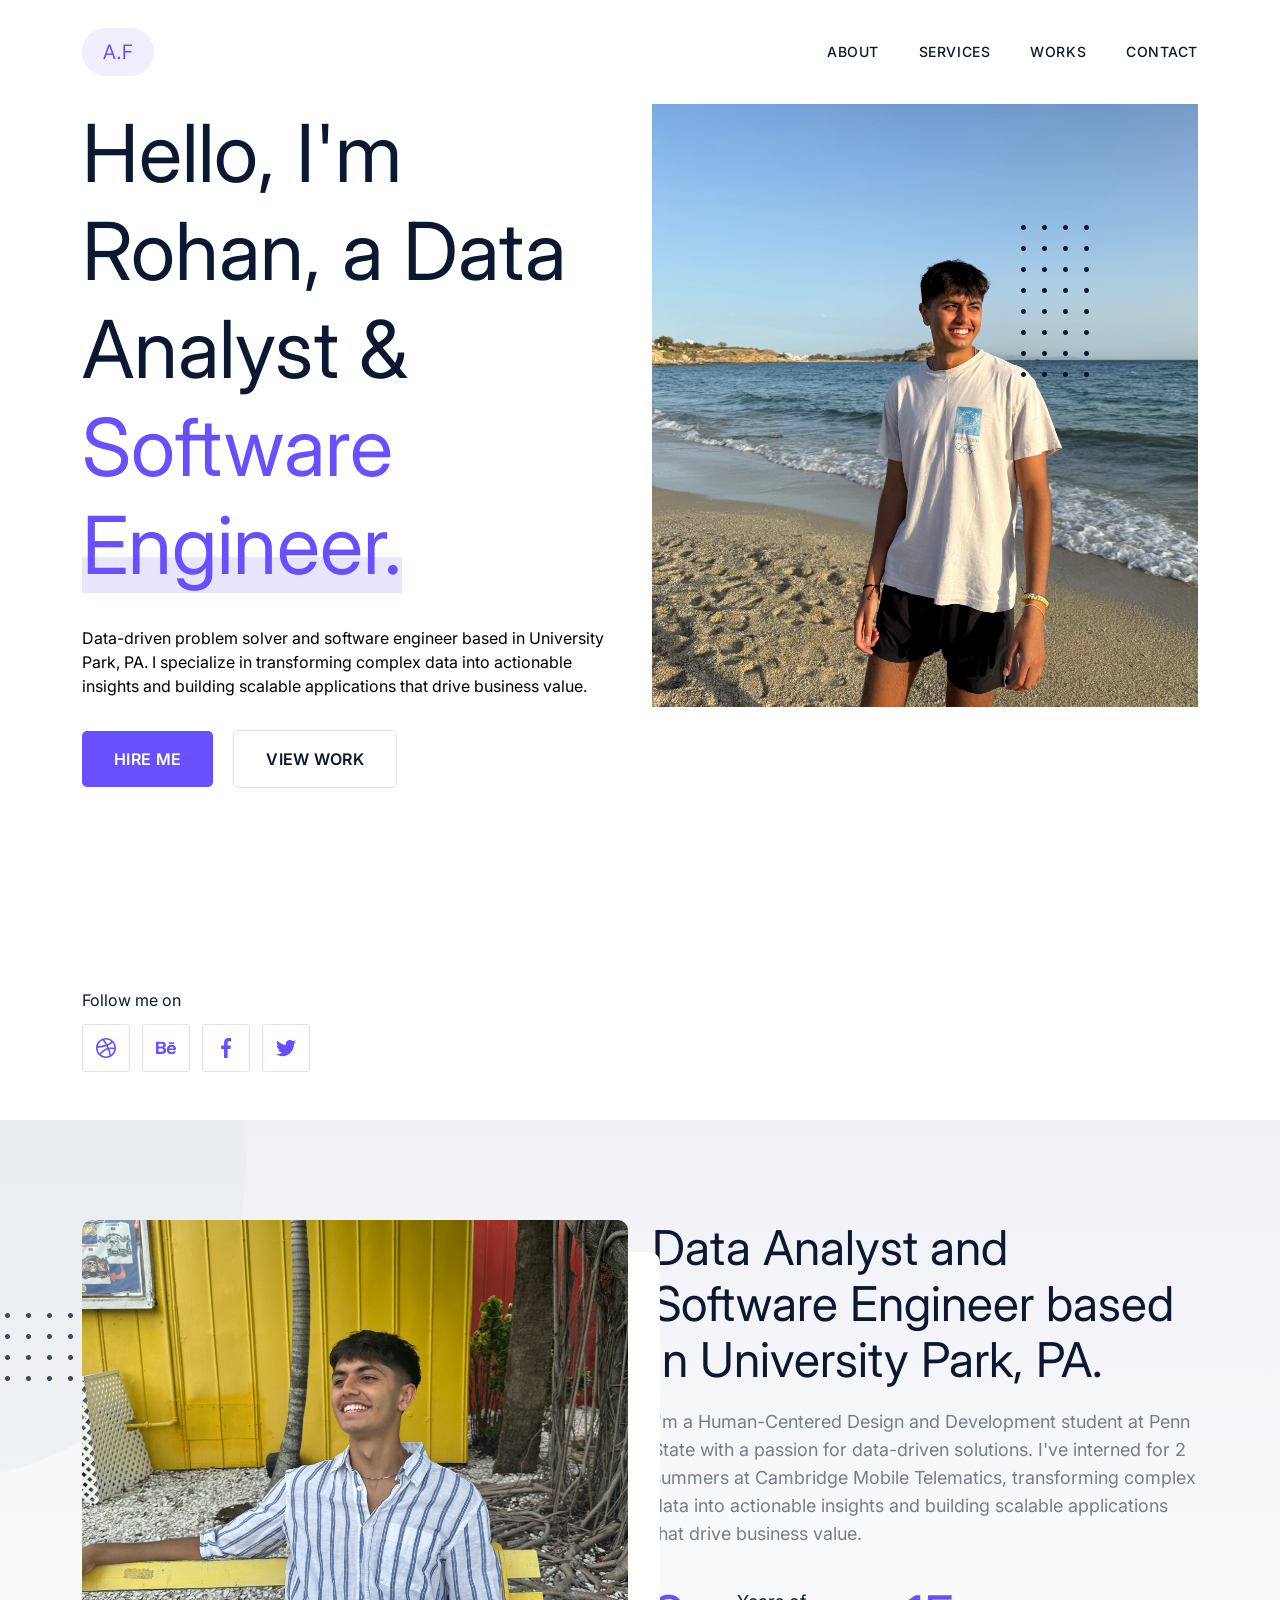
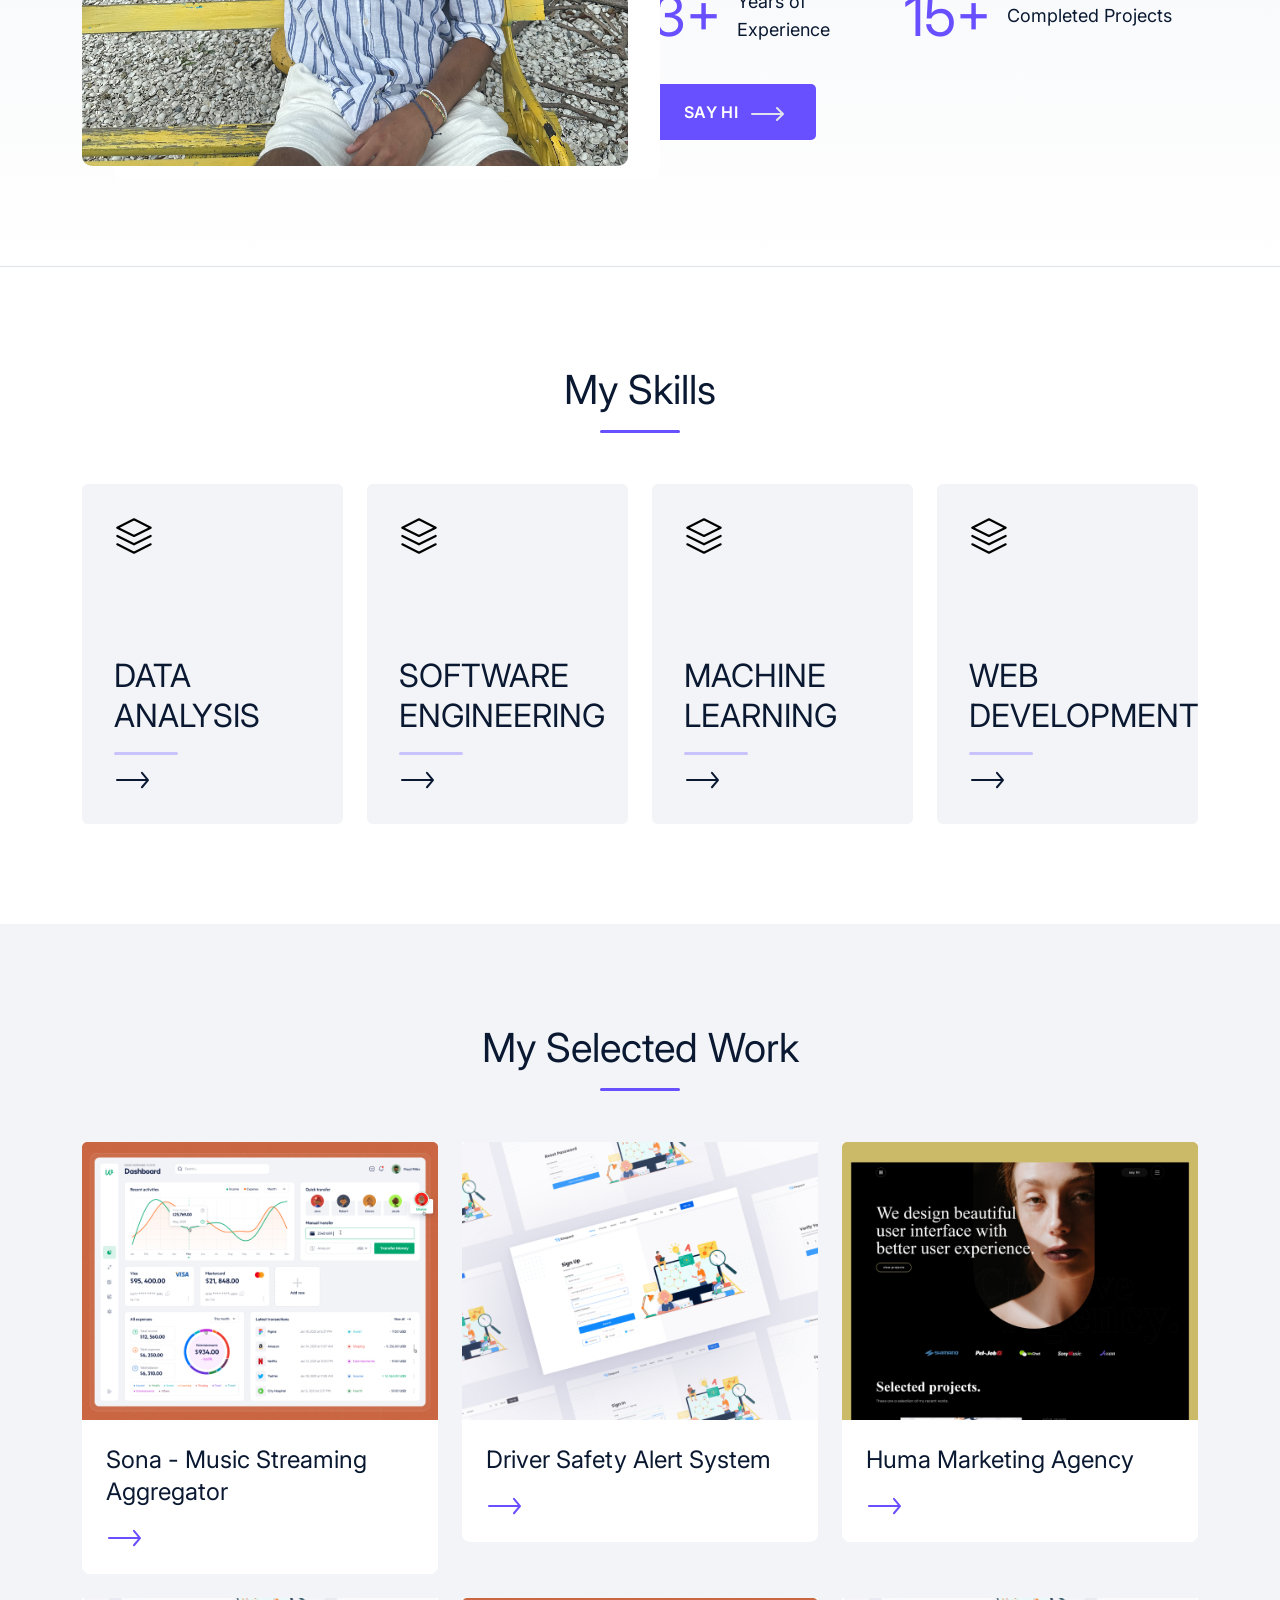
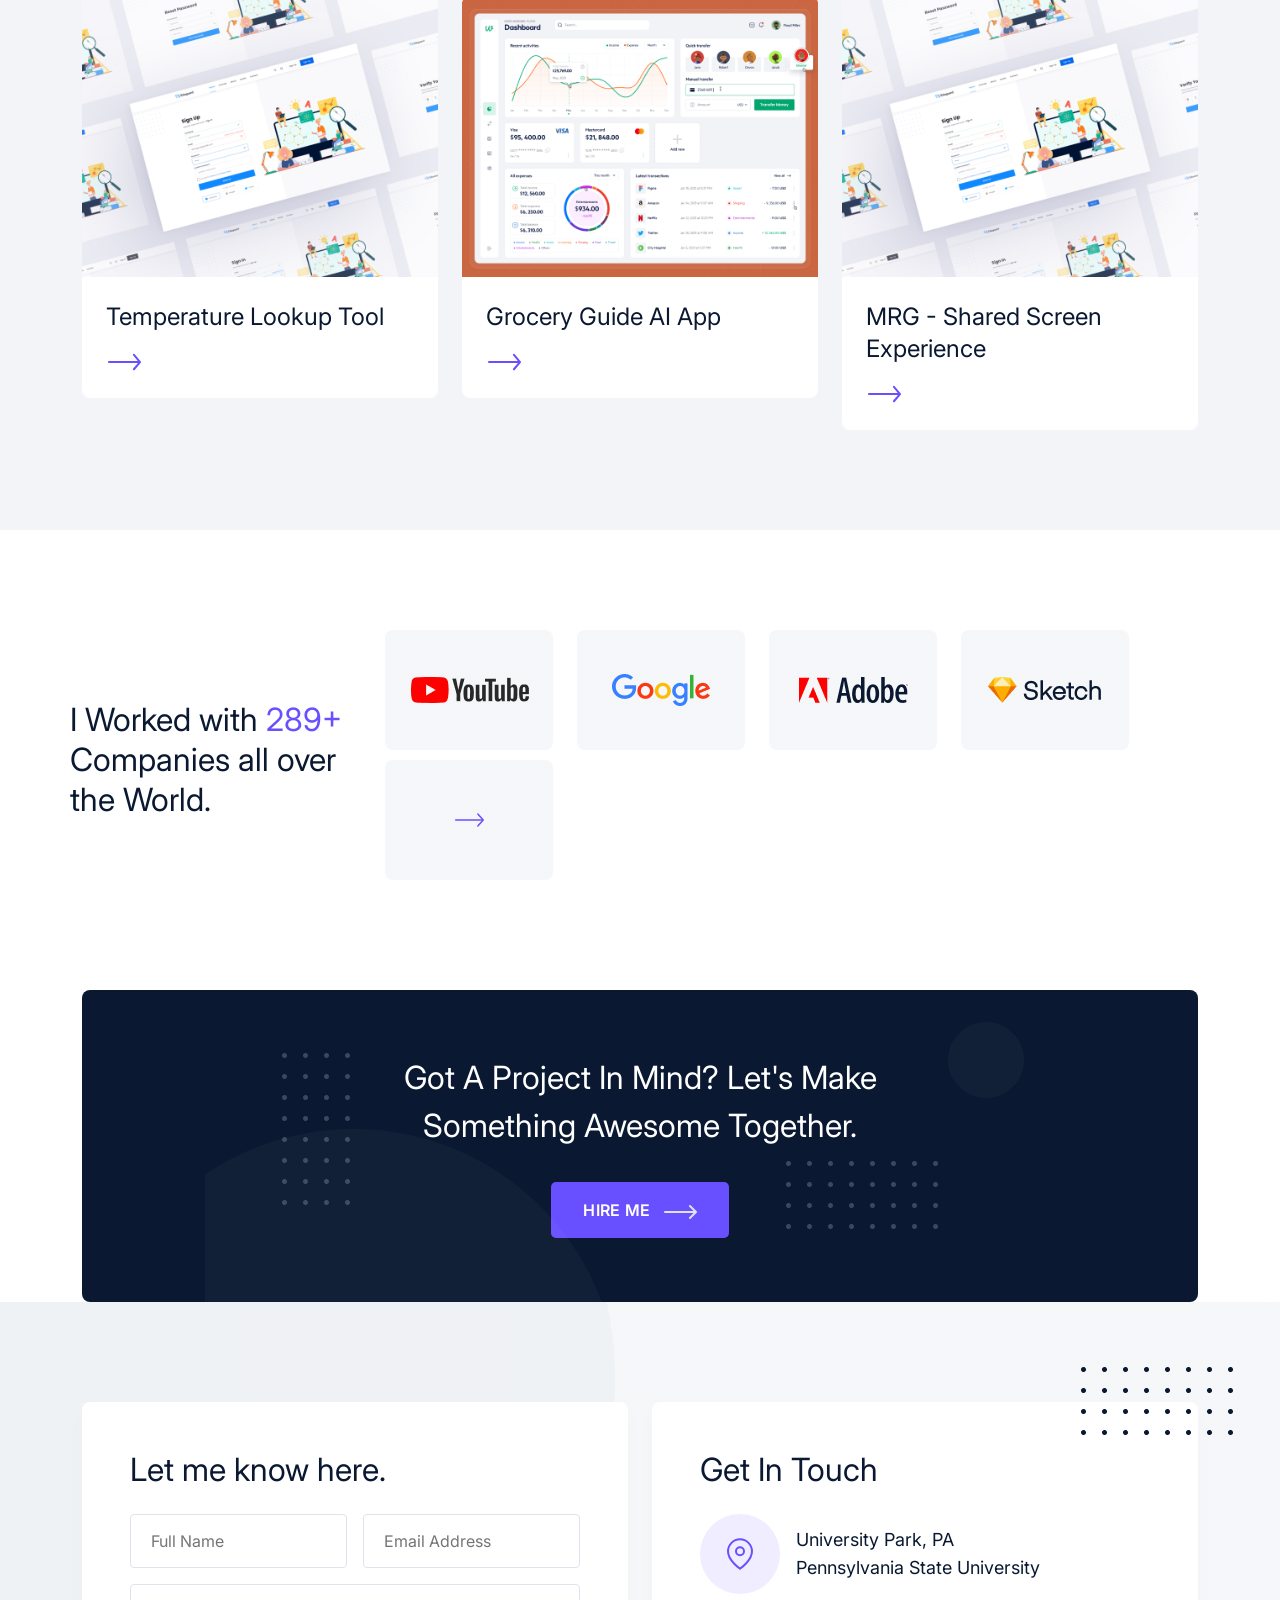
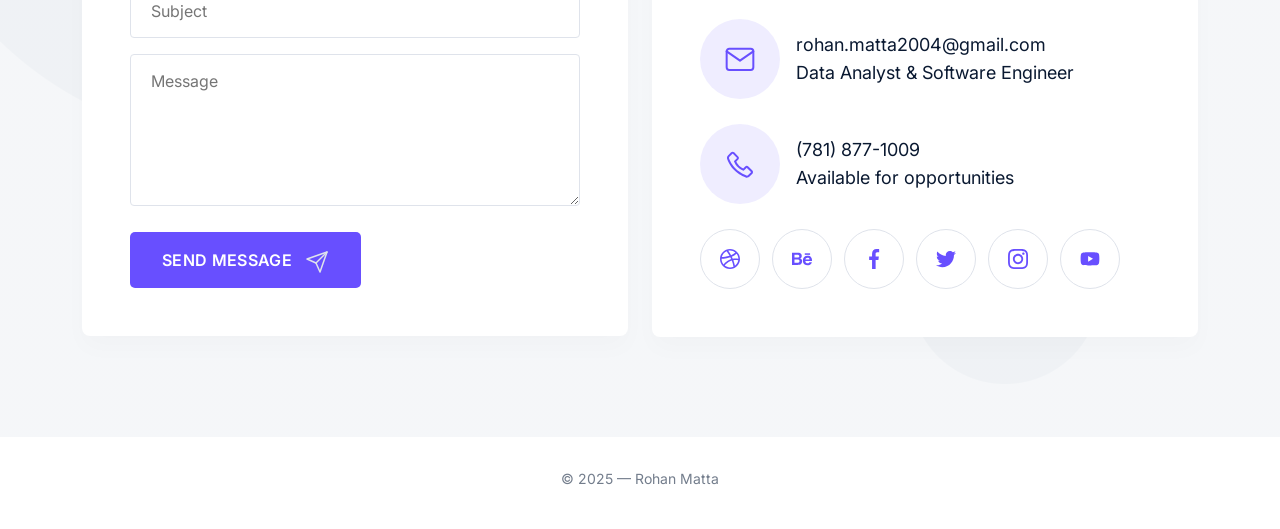
==== commit b4315d3a: "changed wording and added images" ====
--- a/index.html
+++ b/index.html
@@ -4,7 +4,7 @@
     <meta charset="UTF-8">
     <meta name="viewport" content="width=device-width, initial-scale=1.0">
     <meta http-equiv="X-UA-Compatible" content="ie=edge">
-    <title>Albert Personal Portfolio</title>
+    <title>Rohan Matta - Data Analyst & Software Engineer</title>
     <link rel="stylesheet" href="main.css">
 </head>
 <body>
@@ -34,10 +34,10 @@
             <div class="row">
                 <div class="col-lg-6 order-2 order-lg-0">
                     <div class="banner-content-left">
-                        <h3 class="font-xl">Hello, I’m Albert, a UI/UX 
-                            <span>Designer.</span>
+                        <h3 class="font-xl">Hello, I'm Rohan, a Data Analyst & 
+                            <span>Software Engineer.</span>
                         </h3>
-                        <p>Product Designer, UI/UX Designer, and developer based in Brazil. Over the past 17 years, as an art director and designer, I’ve worked with big companies and up-and-coming startups.</p>
+                        <p>Data-driven problem solver and software engineer based in University Park, PA. I specialize in transforming complex data into actionable insights and building scalable applications that drive business value.</p>
                             <a href="#" class="btn btn--primary">
                                 Hire Me
                             </a>
@@ -47,12 +47,12 @@
                             <div class="follow-content">
                                 <span>Follow me on</span>
                                 <div class="follow-content-social">
-                                    <a href="#" class="social social-square">
+                                    <a href="https://linkedin.com/in/rohan-matta" class="social social-square">
                                         <svg width="20" height="20" viewBox="0 0 20 20" fill="none" xmlns="http://www.w3.org/2000/svg">
                                             <path d="M10 0.000976562C4.48594 0.000976562 0 4.48692 0 10.0009C0 15.5148 4.48594 20.0008 10 20.0008C15.5141 20.0008 20 15.5148 20 10.0009C20 4.48692 15.5141 0.000976562 10 0.000976562ZM16.5166 4.71716C17.6392 6.09905 18.3304 7.84326 18.3879 9.74462C16.3083 9.3141 14.4252 9.36462 12.7629 9.69056C12.4619 8.98667 12.1503 8.31606 11.8358 7.68228C13.6462 6.90238 15.2223 5.90627 16.5166 4.71716ZM15.3901 3.57226C14.1053 4.74499 12.6164 5.6133 11.0918 6.25436C9.97281 4.20808 8.9022 2.66713 8.25 1.79144C8.81475 1.67112 9.39993 1.60658 10 1.60658C12.0506 1.60658 13.9307 2.34665 15.3901 3.57226ZM6.62835 2.31582C7.12084 2.954 8.29389 4.55189 9.55396 6.82531C6.38708 7.85707 3.31417 8.0309 1.83756 8.04707C2.45304 5.47597 4.25356 3.36182 6.62835 2.31582ZM1.61438 9.65674C1.63022 9.65674 1.64553 9.65684 1.66169 9.65684C2.68199 9.65684 4.55134 9.58823 6.75209 9.18694C8.00766 8.95798 9.19827 8.64981 10.3154 8.26789C10.6063 8.84751 10.8954 9.45893 11.1757 10.0998C9.61144 10.6034 8.29228 11.3281 7.24736 12.0476C5.49511 13.2542 4.26758 14.593 3.59729 15.4207C2.35627 13.9572 1.6056 12.0656 1.6056 10.0009C1.6056 9.88548 1.60967 9.77106 1.61438 9.65674ZM4.75429 16.5473C5.33134 15.8207 6.50589 14.4983 8.20494 13.3378C9.35958 12.5492 10.5541 11.9632 11.7839 11.5786C12.4975 13.4281 13.1066 15.4716 13.4698 17.6414C12.4114 18.1239 11.2372 18.3952 10 18.3952C8.01633 18.3952 6.19248 17.7021 4.75429 16.5473ZM14.947 16.7768C14.5726 14.7841 14.0144 12.9103 13.3691 11.1979C14.9565 10.9301 16.5971 10.9853 18.2821 11.3638C17.9187 13.5785 16.6864 15.5035 14.947 16.7768Z" fill="currentColor"></path>
                                                       </svg>
                                     </a>
-                                    <a href="#" class="social social-square">  
+                                    <a href="https://github.com/rohanmatta" class="social social-square">  
                                       <svg width="20" height="20" viewBox="0 0 20 20" fill="none" xmlns="http://www.w3.org/2000/svg">
         <g clip-path="url(#clip0)">
         <path d="M8.22817 9.39998C8.64321 9.19121 8.95698 8.95869 9.172 8.70742C9.55453 8.25488 9.7433 7.65483 9.7433 6.91102C9.7433 6.18721 9.55453 5.56841 9.177 5.04962C8.54695 4.20455 7.48061 3.77201 5.97299 3.74951H0V15.9418H5.56921C6.19676 15.9418 6.77806 15.888 7.3156 15.778C7.85314 15.6667 8.31818 15.463 8.71196 15.1654C9.06199 14.9067 9.35452 14.5854 9.58704 14.2066C9.95457 13.6341 10.1383 12.9853 10.1383 12.2627C10.1383 11.5627 9.97707 10.9664 9.65704 10.4763C9.33327 9.98627 8.85823 9.62749 8.22817 9.39998ZM2.46395 5.86719H5.15417C5.74547 5.86719 6.23301 5.93094 6.61554 6.0572C7.05808 6.24097 7.27935 6.61475 7.27935 7.18479C7.27935 7.69608 7.11058 8.05361 6.77681 8.25488C6.44053 8.45615 6.00424 8.55741 5.4692 8.55741H2.46395V5.86719ZM6.71805 13.6116C6.42053 13.7553 6.00174 13.8266 5.46545 13.8266H2.46395V10.5751H5.5067C6.03675 10.5788 6.44928 10.6488 6.7443 10.7801C7.26935 11.0176 7.53062 11.4526 7.53062 12.0889C7.53062 12.839 7.2606 13.344 6.71805 13.6116Z" fill="currentColor"/>
@@ -96,7 +96,7 @@
                 </div>
                 <div class="col-lg-6 order-1 order-lg-0">
                     <div class="banner-content-right">
-                        <img src="images/banner.png" alt="banner-img">
+                        <img src="images/greece_crop.png" alt="banner-img">
                         <img class="dot-shadow-img" src="images/dot-shadow-img.png" alt="dot-shadow">
                     </div>
                 </div>
@@ -112,7 +112,7 @@
               <div class="row">
                   <div class="col-lg-6 col-sm-12">
                     <div class="about-content-left">
-                        <img class="about-img" src="images/about.png" alt="about-img">
+                        <img class="about-img" src="images/square.png" alt="about-img">
                         <img class="about-white-shadow" src="images/about-white-shadow.png" alt="shadow">
                         <img class="about-black-dot" src="images/black-dot.png" alt="dot-shape">
                         <img class="lg-round-shape" src="images/lg-round-shape.png" alt="shape">
@@ -120,17 +120,17 @@
                   </div>
                   <div class="col-lg-6 col-sm-12">
                     <div class="about-content-right">
-                        <h3 class="font-md">Product Designer, UI/UX Designer, and Developer based in Brazil.</h3>
-                        <p class="para-2">Morbi quam velit, euismod in imperdiet vitae, elementum et elit. Nunc finibus, felis sit amet sollicitudin sollicitudin, nisi magna feugiat enim, in maximus urna enim ac tortor. Nunc in volutpat ipsum, molestie commodo odio. Quisque auctor nisi mi. Aenean venenatis sapien et interdum interdum.</p>
+                        <h3 class="font-md">Data Analyst and Software Engineer based in University Park, PA.</h3>
+                        <p class="para-2">I'm a Human-Centered Design and Development student at Penn State with a passion for data-driven solutions. I've interned for 2 summers at Cambridge Mobile Telematics, transforming complex data into actionable insights and building scalable applications that drive business value.</p>
                         <div class="project-document">
                             <div class="project-year">
-                                <h2 class="font-lg">17+</h2>
+                                <h2 class="font-lg">3+</h2>
                                 <span class="para-2">Years of
                                   Experience
                               </span>
                             </div>
                             <div class="project-completed">
-                                <h2 class="font-lg">325+</h2>
+                                <h2 class="font-lg">15+</h2>
                                 <span class="para-2">Completed
                                   Projects</span>
                             </div>
@@ -154,7 +154,7 @@
    <section class="service">
        <div class="container">
            <div class="service-text">
-            <h4 class="font-sm">My Service
+            <h4 class="font-sm">My Skills
                 <div class="deep-dot"></div>
                </h4>
            </div>
@@ -168,11 +168,11 @@
              <path d="M3.33334 20L20 28.3333L36.6667 20" stroke="black" stroke-width="2.2" stroke-linecap="round" stroke-linejoin="round"></path>
                             </svg> 
                         </div> 
-                         <p class="font-xs">  UI/UX </p>
-                         <p class="font-xs">  DESIGN </p>             
+                         <p class="font-xs">  DATA </p>
+                         <p class="font-xs">  ANALYSIS </p>             
                          <span class="light-dot"></span>
                          <a href="#" class="right-arrow-icon">               
-                             <span>Disscuss now</span>                    
+                             <span>Discuss now</span>                    
                              <svg width="36" height="24" viewBox="0 0 36 24" fill="none" xmlns="http://www.w3.org/2000/svg">
                                  <path d="M33 12.03H3" stroke="#0A1931" stroke-width="2" stroke-linecap="round" stroke-linejoin="round"></path>
                                  <path d="M27.95 4.80005L34 12.0288L27.95 19.2588" stroke="#0A1931" stroke-width="2" stroke-linecap="round" stroke-linejoin="round"></path>
@@ -189,11 +189,11 @@
              <path d="M3.33334 20L20 28.3333L36.6667 20" stroke="black" stroke-width="2.2" stroke-linecap="round" stroke-linejoin="round"></path>
                             </svg> 
                         </div> 
-                         <p class="font-xs">  UI/UX </p>
-                         <p class="font-xs">  DESIGN </p>             
+                         <p class="font-xs">  SOFTWARE </p>
+                         <p class="font-xs">  ENGINEERING </p>             
                          <span class="light-dot"></span>
                          <a href="#" class="right-arrow-icon">               
-                             <span>Disscuss now</span>                    
+                             <span>Discuss now</span>                    
                              <svg width="36" height="24" viewBox="0 0 36 24" fill="none" xmlns="http://www.w3.org/2000/svg">
                                  <path d="M33 12.03H3" stroke="#0A1931" stroke-width="2" stroke-linecap="round" stroke-linejoin="round"></path>
                                  <path d="M27.95 4.80005L34 12.0288L27.95 19.2588" stroke="#0A1931" stroke-width="2" stroke-linecap="round" stroke-linejoin="round"></path>
@@ -210,11 +210,11 @@
              <path d="M3.33334 20L20 28.3333L36.6667 20" stroke="black" stroke-width="2.2" stroke-linecap="round" stroke-linejoin="round"></path>
                             </svg> 
                         </div> 
-                         <p class="font-xs">  UI/UX </p>
-                         <p class="font-xs">  DESIGN </p>             
+                         <p class="font-xs">  MACHINE </p>
+                         <p class="font-xs">  LEARNING </p>             
                          <span class="light-dot"></span>
                          <a href="#" class="right-arrow-icon">               
-                             <span>Disscuss now</span>                    
+                             <span>Discuss now</span>                    
                              <svg width="36" height="24" viewBox="0 0 36 24" fill="none" xmlns="http://www.w3.org/2000/svg">
                                  <path d="M33 12.03H3" stroke="#0A1931" stroke-width="2" stroke-linecap="round" stroke-linejoin="round"></path>
                                  <path d="M27.95 4.80005L34 12.0288L27.95 19.2588" stroke="#0A1931" stroke-width="2" stroke-linecap="round" stroke-linejoin="round"></path>
@@ -231,11 +231,11 @@
              <path d="M3.33334 20L20 28.3333L36.6667 20" stroke="black" stroke-width="2.2" stroke-linecap="round" stroke-linejoin="round"></path>
                             </svg> 
                         </div> 
-                         <p class="font-xs">  UI/UX </p>
-                         <p class="font-xs">  DESIGN </p>             
+                         <p class="font-xs">  WEB </p>
+                         <p class="font-xs">  DEVELOPMENT </p>             
                          <span class="light-dot"></span>
                          <a href="#" class="right-arrow-icon">               
-                             <span>Disscuss now</span>                    
+                             <span>Discuss now</span>                    
                              <svg width="36" height="24" viewBox="0 0 36 24" fill="none" xmlns="http://www.w3.org/2000/svg">
                                  <path d="M33 12.03H3" stroke="#0A1931" stroke-width="2" stroke-linecap="round" stroke-linejoin="round"></path>
                                  <path d="M27.95 4.80005L34 12.0288L27.95 19.2588" stroke="#0A1931" stroke-width="2" stroke-linecap="round" stroke-linejoin="round"></path>
@@ -261,7 +261,7 @@
                          <img src="images/project-img-1.jpg" alt="">
                      </div>
                      <div class="project-work-text">
-                         <h5 class="font-mini"><a href="#">Eduguard - E-learning Website</a></h5>
+                         <h5 class="font-mini"><a href="#">Sona - Music Streaming Aggregator</a></h5>
                          <a href="#" class="right-arrow-icon">               
                              <span>View Project</span>                    
                              <svg width="36" height="24" viewBox="0 0 36 24" fill="none" xmlns="http://www.w3.org/2000/svg">
@@ -278,7 +278,7 @@
                             <img src="images/project-img-2.jpg" alt="">
                         </div>
                         <div class="project-work-text">
-                            <h5 class="font-mini"><a href="#">Eduguard - E-learning Website</a></h5>
+                            <h5 class="font-mini"><a href="#">Driver Safety Alert System</a></h5>
                             <a href="#" class="right-arrow-icon">               
                                 <span>View Project</span>                    
                                 <svg width="36" height="24" viewBox="0 0 36 24" fill="none" xmlns="http://www.w3.org/2000/svg">
@@ -312,7 +312,7 @@
                             <img src="images/project-img-2.jpg" alt="">
                         </div>
                         <div class="project-work-text">
-                            <h5 class="font-mini"><a href="#">Huma Marketing Agency</a></h5>
+                            <h5 class="font-mini"><a href="#">Temperature Lookup Tool</a></h5>
                             <a href="#" class="right-arrow-icon">               
                                 <span>View Project</span>                    
                                 <svg width="36" height="24" viewBox="0 0 36 24" fill="none" xmlns="http://www.w3.org/2000/svg">
@@ -329,7 +329,7 @@
                             <img src="images/project-img-1.jpg" alt="">
                         </div>
                         <div class="project-work-text">
-                            <h5 class="font-mini"><a href="#">Huma Marketing Agency</a></h5>
+                            <h5 class="font-mini"><a href="#">Grocery Guide AI App</a></h5>
                             <a href="#" class="right-arrow-icon">               
                                 <span>View Project</span>                    
                                 <svg width="36" height="24" viewBox="0 0 36 24" fill="none" xmlns="http://www.w3.org/2000/svg">
@@ -346,7 +346,7 @@
                             <img src="images/project-img-2.jpg" alt="">
                         </div>
                         <div class="project-work-text">
-                            <h5 class="font-mini"><a href="#">Huma Marketing Agency</a></h5>
+                            <h5 class="font-mini"><a href="#">MRG - Shared Screen Experience</a></h5>
                             <a href="#" class="right-arrow-icon">               
                                 <span>View Project</span>                    
                                 <svg width="36" height="24" viewBox="0 0 36 24" fill="none" xmlns="http://www.w3.org/2000/svg">
@@ -437,201 +437,9 @@
    </section>
    <!-- Call To Action Section Ends Here-->
 
-   <!-- Testimonial Section Starts Here-->
-   <section class="testomonial">
-       <div class="container">
-           <div class="testomonial-content">
-            <h3 class="font-sm">Client Testimonial
-                <div class="deep-dot"></div>
-            </h3>
-            <div class="row">
-                <div class="col-lg-4 col-md-12">
-                    <div class="testomonial-content-left">
-                        <div class="testomonial-person-area">
-                            <div class="testomonial-person-content">
-                            <div class="person-img">
-                                <img src="images/testomonial-1.png" alt="img">
-                            </div>
-                            <div class="person-text">
-                                <div class="name">Sundar Pichai</div>
-                                <div class="title-name">
-                                 CEO &amp; Founder of 
-                                 <span>Google</span>
-                                </div>
-                             </div>
-                         </div>
-                        </div>
-                        <div class="testomonial-person-area">
-                            <div class="testomonial-person-content">
-                            <div class="person-img">
-                                <img src="images/testomonial-1.png" alt="img">
-                            </div>
-                            <div class="person-text">
-                                <div class="name">Sundar Pichai</div>
-                                <div class="title-name">
-                                 CEO &amp; Founder of 
-                                 <span>Google</span>
-                                </div>
-                             </div>
-                         </div>
-                        </div>
-                        <div class="testomonial-person-area">
-                            <div class="testomonial-person-content">
-                            <div class="person-img">
-                                <img src="images/testomonial-1.png" alt="img">
-                            </div>
-                            <div class="person-text">
-                                <div class="name">Sundar Pichai</div>
-                                <div class="title-name">
-                                 CEO &amp; Founder of 
-                                 <span>Google</span>
-                                </div>
-                             </div>
-                         </div>
-                        </div>
-                        <div class="testomonial-person-area ">
-                            <div class="testomonial-person-content">
-                            <div class="person-img">
-                                <img src="images/testomonial-1.png" alt="img">
-                            </div>
-                            <div class="person-text">
-                                <div class="name">Sundar Pichai</div>
-                                <div class="title-name">
-                                 CEO &amp; Founder of 
-                                 <span>Google</span>
-                                </div>
-                             </div>
-                         </div>
-                        </div>
-                    </div>
-                </div>
-                <div class="col-lg-8 col-md-12">
-                    <div class="testomonial-content-right">
-                        <div class="rating-area">           
-                            <svg width="33" height="32" viewBox="0 0 33 32" fill="none" xmlns="http://www.w3.org/2000/svg">
-<path d="M15.3009 4.48313C15.6678 3.73997 16.7275 3.73997 17.0944 4.48313L20.0852 10.5423C20.2307 10.8371 20.5119 11.0416 20.8373 11.0891L27.5272 12.067C28.3471 12.1868 28.6739 13.1946 28.0803 13.7728L23.2411 18.4862C23.0052 18.7159 22.8976 19.0471 22.9532 19.3716L24.0951 26.0291C24.2352 26.8461 23.3777 27.4691 22.644 27.0833L16.6631 23.938C16.3717 23.7847 16.0236 23.7847 15.7322 23.938L9.75128 27.0833C9.01765 27.4691 8.16011 26.8461 8.30022 26.0291L9.44207 19.3716C9.49773 19.0471 9.39007 18.7159 9.1542 18.4862L4.315 13.7728C3.7214 13.1946 4.04819 12.1868 4.8681 12.067L11.558 11.0891C11.8834 11.0416 12.1646 10.8371 12.3101 10.5423L15.3009 4.48313Z" fill="#FF8718"/>
-                            </svg>  
-                            <span class="para-2">5.0 Star Rating</span>
-                        </div>
-                        <h4>“If you're looking for someone who will challenge your UX/UI thinking and really cut to the core of what's important for users, then Jesse is your man. On top of that, he brings a level of enthusiasm to the craft that's energizing for everyone who works with him.”</h4>
-                        <img class="testomonial-shape" src="images/testomonial-shape.png" alt="shape">
-                    </div>
-                </div>
-            </div>
-           </div>
-       </div>
-   </section>
-   <!-- Testimonial Section Ends Here-->
-
-   <!-- Blog And News Section Starts Here-->
-   <section class="blog">
-       <div class="container">
-           <div class="blog-area-content">
-               <h3 class="font-sm">Blog & News
-                   <div class="deep-dot"></div>
-               </h3>
-           <div class="row">
-            <div class="col-lg-4">
-                <div class="blog-area">
-                    <div class="blog-area-image">
-                        <img src="images/blog-img.jpg" alt="blog-img">
-                    </div>
-                    <div class="blog-area-content">
-                        <div class="date-text">
-                           <div class="date">
-                            24 May, 2021
-                           </div>
-                            <span class="gray-dot"></span>
-                            <div class="time">
-                                9 min read
-                            </div>
-
-                        </div>
-                        <h5 class="font-mini"><a href="#">
-                            23 Essential Skills for Successful Web Designers in 2021.
-                        </a></h5>
-                        <a href="#" class="right-arrow-icon">               
-                            <span>View Project</span>                    
-                            <svg width="36" height="24" viewBox="0 0 36 24" fill="none" xmlns="http://www.w3.org/2000/svg">
-                                <path d="M33 12.03H3" stroke="currentColor" stroke-width="2" stroke-linecap="round" stroke-linejoin="round"></path>
-                                <path d="M27.95 4.80005L34 12.0288L27.95 19.2588" stroke="currentColor" stroke-width="2" stroke-linecap="round" stroke-linejoin="round"></path>
-                                 </svg>
-                        </a>
-                    </div>
-                </div>
-            </div>
-            <div class="col-lg-4">
-                <div class="blog-area">
-                    <div class="blog-area-image">
-                        <img src="images/blog-img.jpg" alt="blog-img">
-                    </div>
-                    <div class="blog-area-content">
-                        <div class="date-text">
-                           <div class="date">
-                            24 May, 2021
-                           </div>
-                            <span class="gray-dot"></span>
-                            <div class="time">
-                                9 min read
-                            </div>
-
-                        </div>
-                        <h5 class="font-mini"><a href="#">
-                            23 Essential Skills for Successful Web Designers in 2021.
-                        </a></h5>
-                        <a href="#" class="right-arrow-icon">               
-                            <span>View Project</span>                    
-                            <svg width="36" height="24" viewBox="0 0 36 24" fill="none" xmlns="http://www.w3.org/2000/svg">
-                                <path d="M33 12.03H3" stroke="currentColor" stroke-width="2" stroke-linecap="round" stroke-linejoin="round"></path>
-                                <path d="M27.95 4.80005L34 12.0288L27.95 19.2588" stroke="currentColor" stroke-width="2" stroke-linecap="round" stroke-linejoin="round"></path>
-                                 </svg>
-                        </a>
-                    </div>
-                </div>
-            </div> 
-            <div class="col-lg-4">
-                <div class="mini-blog">
-                    <div class="mini-blog-text para-1">
-                        <a href="#">10 Best Design Feedback and Annotation tools for Designers.</a>
-                    </div>
-                    <a href="#" class="right-arrow-icon">
-                        <span>Read More</span>              
-                           <svg width="32" height="20" viewBox="0 0 32 20" fill="none" xmlns="http://www.w3.org/2000/svg">
-         <path d="M29.3333 10.0249H2.66663" stroke="#684FFF" stroke-width="1.5" stroke-linecap="round" stroke-linejoin="round"></path>
-         <path d="M24.8444 4L30.2221 10.024L24.8444 16.049" stroke="#684FFF" stroke-width="1.5" stroke-linecap="round" stroke-linejoin="round"></path>
-                           </svg>  
-                    </a>
-                </div>
-                <div class="mini-blog">
-                    <div class="mini-blog-text para-1">
-                        <a href="#">10 Best Design Feedback and Annotation tools for Designers.</a>
-                    </div>
-                    <a href="#" class="right-arrow-icon">
-                        <span>Read More</span>              
-                           <svg width="32" height="20" viewBox="0 0 32 20" fill="none" xmlns="http://www.w3.org/2000/svg">
-         <path d="M29.3333 10.0249H2.66663" stroke="#684FFF" stroke-width="1.5" stroke-linecap="round" stroke-linejoin="round"></path>
-         <path d="M24.8444 4L30.2221 10.024L24.8444 16.049" stroke="#684FFF" stroke-width="1.5" stroke-linecap="round" stroke-linejoin="round"></path>
-                           </svg>  
-                    </a>
-                </div>
-                <div class="mini-blog">
-                    <div class="mini-blog-text para-1">
-                        <a href="#">10 Best Design Feedback and Annotation tools for Designers.</a>
-                    </div>
-                    <a href="#" class="right-arrow-icon">
-                        <span>Read More</span>              
-                           <svg width="32" height="20" viewBox="0 0 32 20" fill="none" xmlns="http://www.w3.org/2000/svg">
-         <path d="M29.3333 10.0249H2.66663" stroke="#684FFF" stroke-width="1.5" stroke-linecap="round" stroke-linejoin="round"></path>
-         <path d="M24.8444 4L30.2221 10.024L24.8444 16.049" stroke="#684FFF" stroke-width="1.5" stroke-linecap="round" stroke-linejoin="round"></path>
-                           </svg>  
-                    </a>
-                </div>
-            </div>
-           </div>
-        </div>
-       </div>
-   </section>
-   <!-- Blog And News Section Ends Here-->
+
+
+
 
    <!-- Contacts  Section Starts Here-->
    <section class="contact">
@@ -670,8 +478,8 @@
                             </svg>  
                         </a>
                         <div class="location-text">
-                            <span class="para-2">House #5, Street Number #98,</span>
-                            <p class="para-2">brasilia-	70000-000, Brazil.</p>
+                            <span class="para-2">University Park, PA</span>
+                            <p class="para-2">Pennsylvania State University</p>
                        </div>
                        </div>
                        <div class="contact-location-icon">
@@ -682,9 +490,9 @@
                            </svg>
                         </a>
                         <div class="location-text">
-                            <span class="para-2">albert.design@gmail.com
+                            <span class="para-2">rohan.matta2004@gmail.com
                                 </span>
-                            <p class="para-2">albert.flores@gmail.com</p>
+                            <p class="para-2">Data Analyst & Software Engineer</p>
                        </div>
                        </div>
                        <div class="contact-location-icon">
@@ -694,8 +502,8 @@
                            </svg>     
                         </a>
                         <div class="location-text">
-                            <span class="para-2">+55 955 258 2699 </span>
-                            <p class="para-2">+55 955 100 9449</p>
+                            <span class="para-2">(781) 877-1009</span>
+                            <p class="para-2">Available for opportunities</p>
                        </div>
                        </div>
 
@@ -722,7 +530,7 @@
                        <a href="#" class="social social-sm-round">  
                               <svg width="20" height="20" viewBox="0 0 20 20" fill="none" xmlns="http://www.w3.org/2000/svg">
     <g clip-path="url(#clip0)">
-    <path d="M13.3309 3.32083H15.1567V0.140833C14.8417 0.0975 13.7584 0 12.4967 0C9.86422 0 8.06088 1.65583 8.06088 4.69917V7.5H5.15588V11.055H8.06088V20H11.6226V11.0558H14.4101L14.8526 7.50083H11.6217V5.05167C11.6226 4.02417 11.8992 3.32083 13.3309 3.32083Z" fill="currentColor"/>
+    <path d="M13.3309 3.32083H15.1567V0.140833C14.8417 0.0975 13.7584 0 12.4967 0C9.86422 0 8.06088 1.65583 8.06088 4.69917V7.5H5.15588V11.055H8.06088V20H11.6226V11.0558H14.4101L14.8526 7.50083H11.6217V5.05167C11.6225 4.02417 11.8992 3.32083 13.3309 3.32083Z" fill="currentColor"/>
     </g>
     <defs>
     <clipPath id="clip0">
@@ -783,9 +591,7 @@
    <div class="footer">
     <div class="container">
         <div class="footer-text">
-            <h4>© 2021 — Albert Flores. design &amp; develop by 
-            <a href="#">Templatecookie</a>
-            </h4>
+            <h4>© 2025 — Rohan Matta</h4>
         </div>
      </div>
     </div>
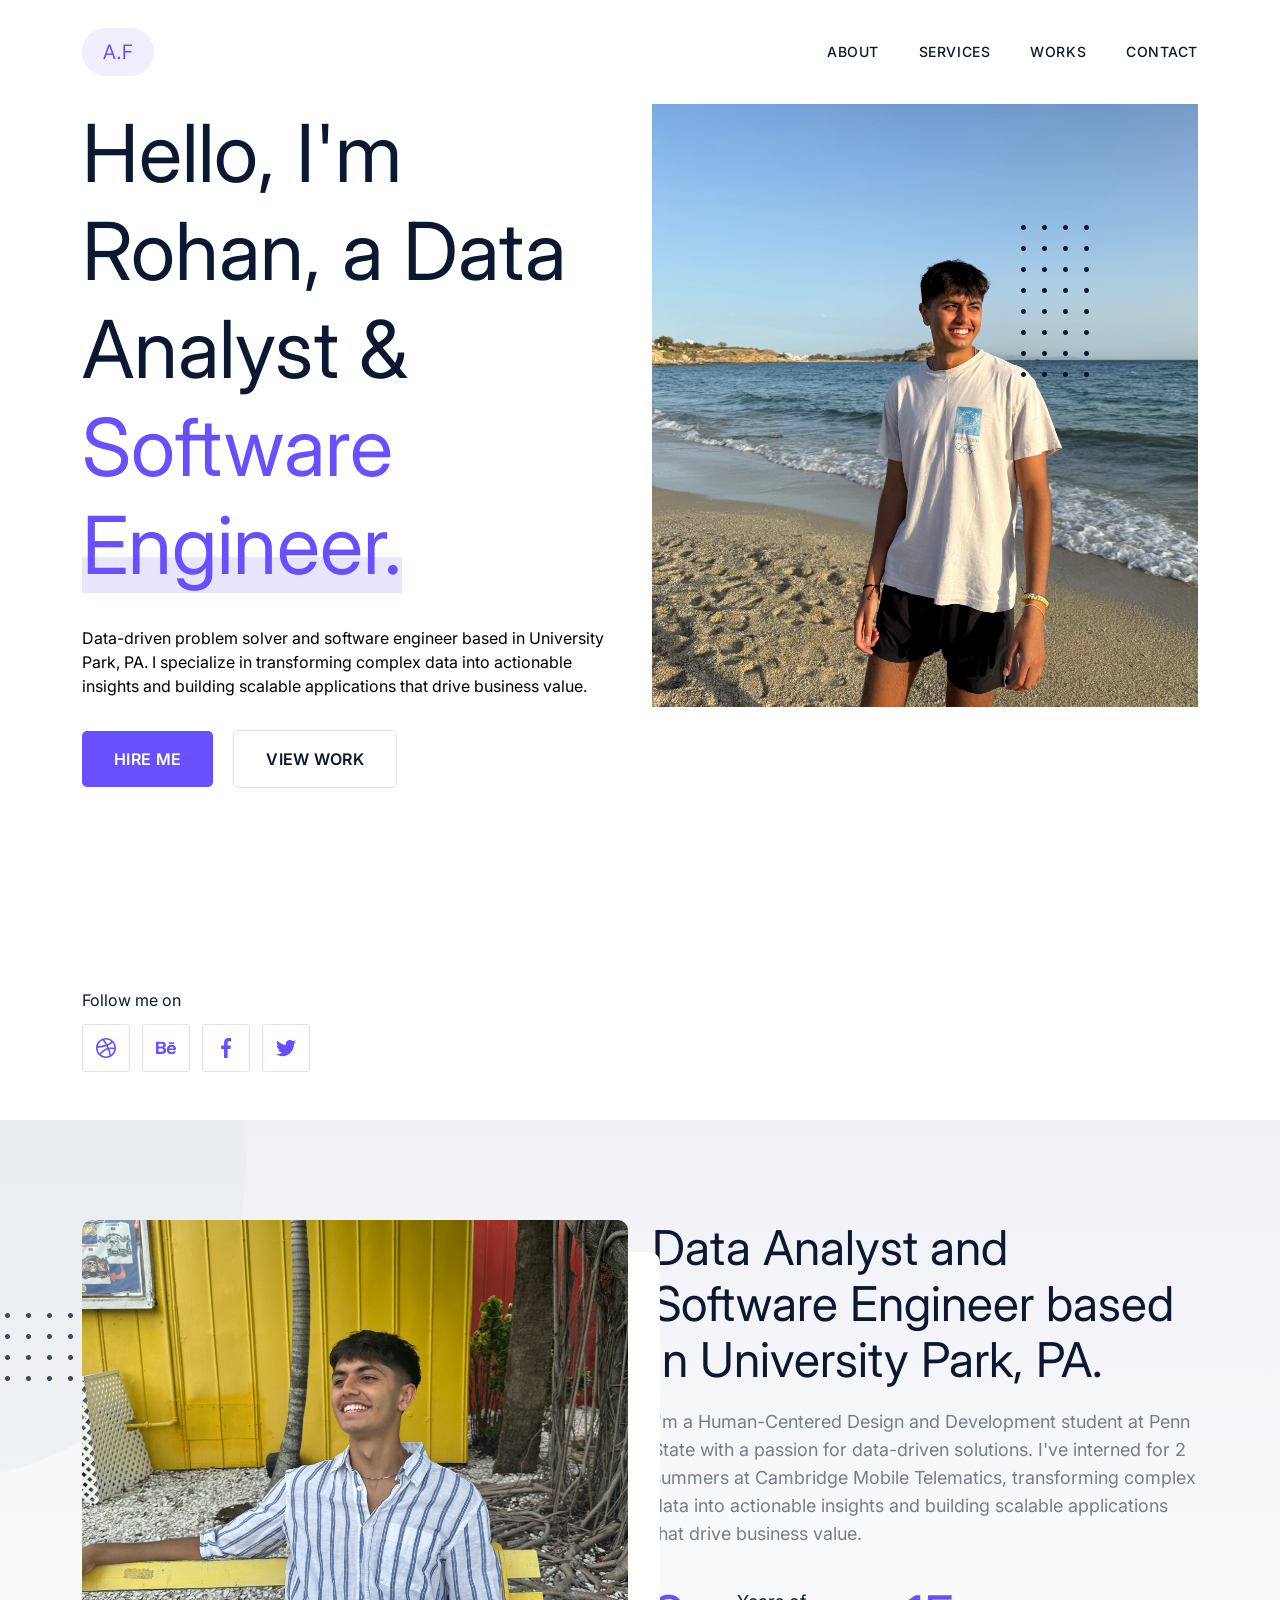
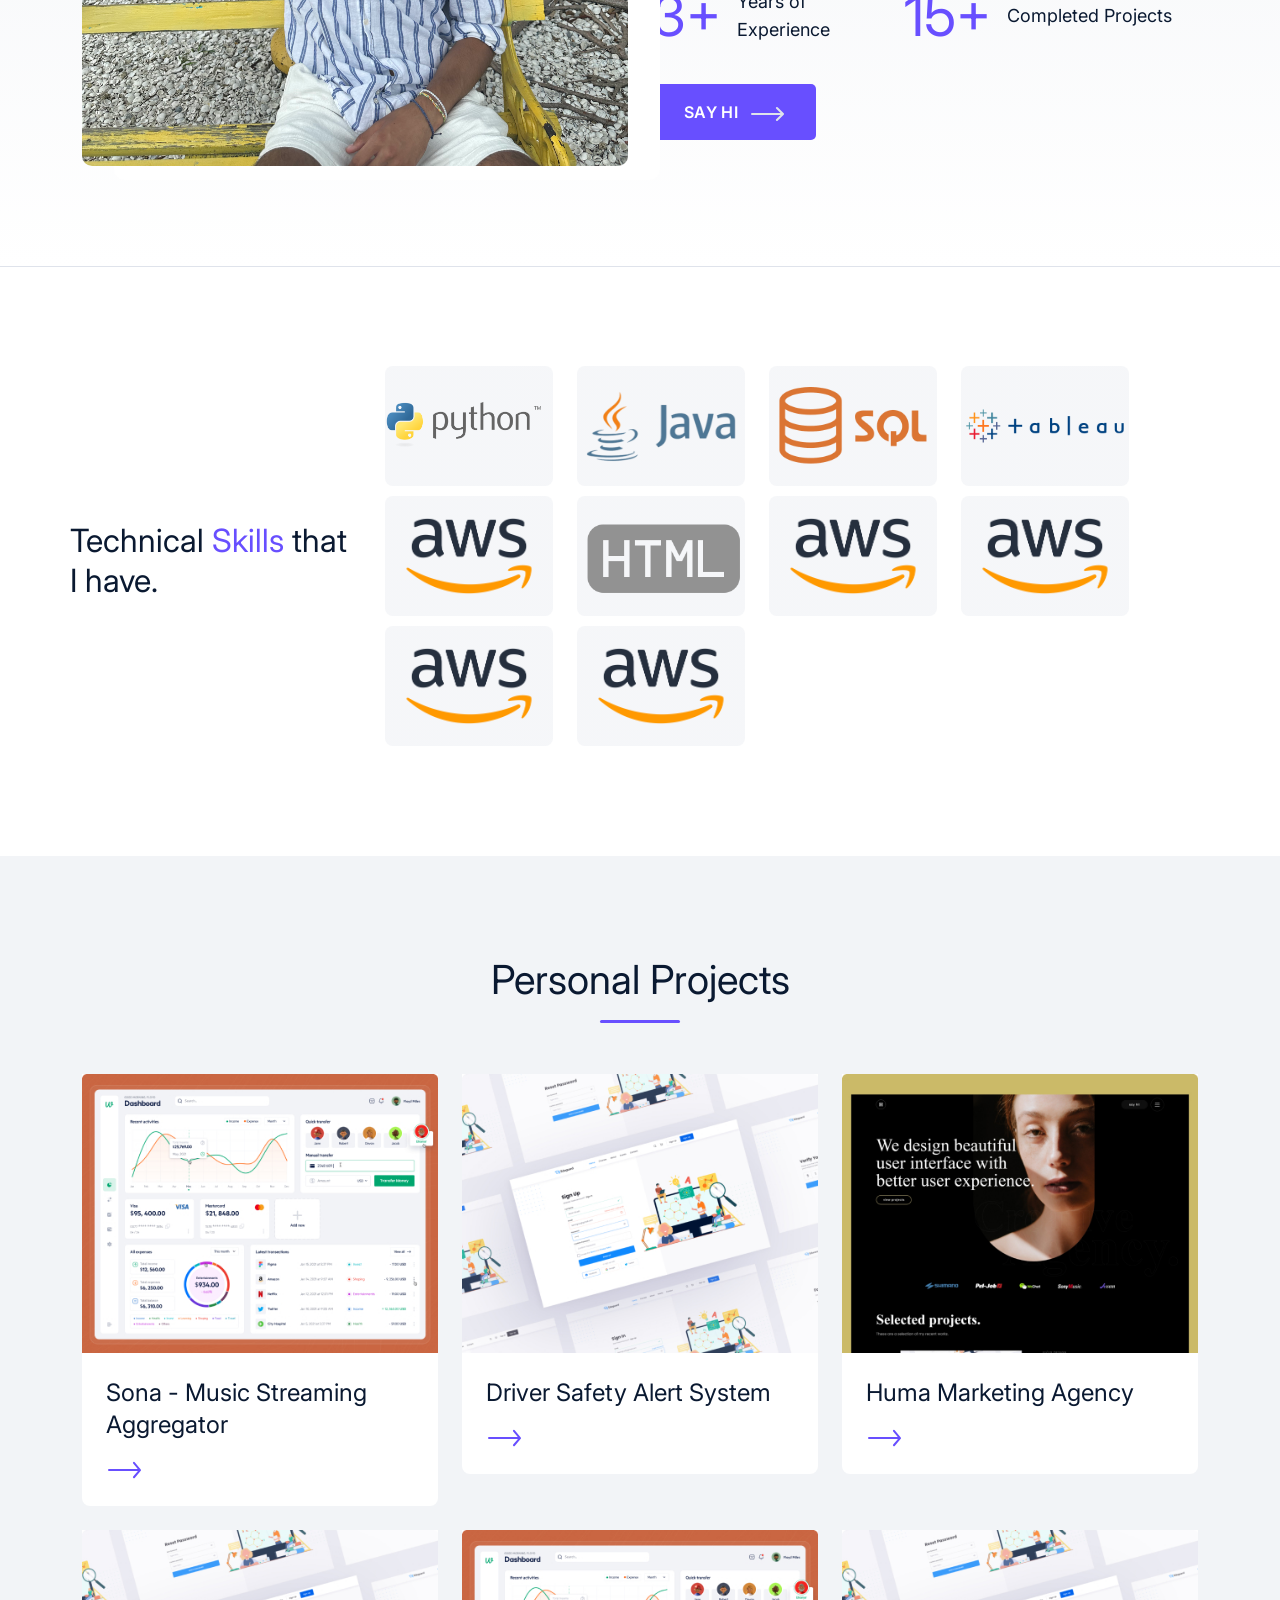
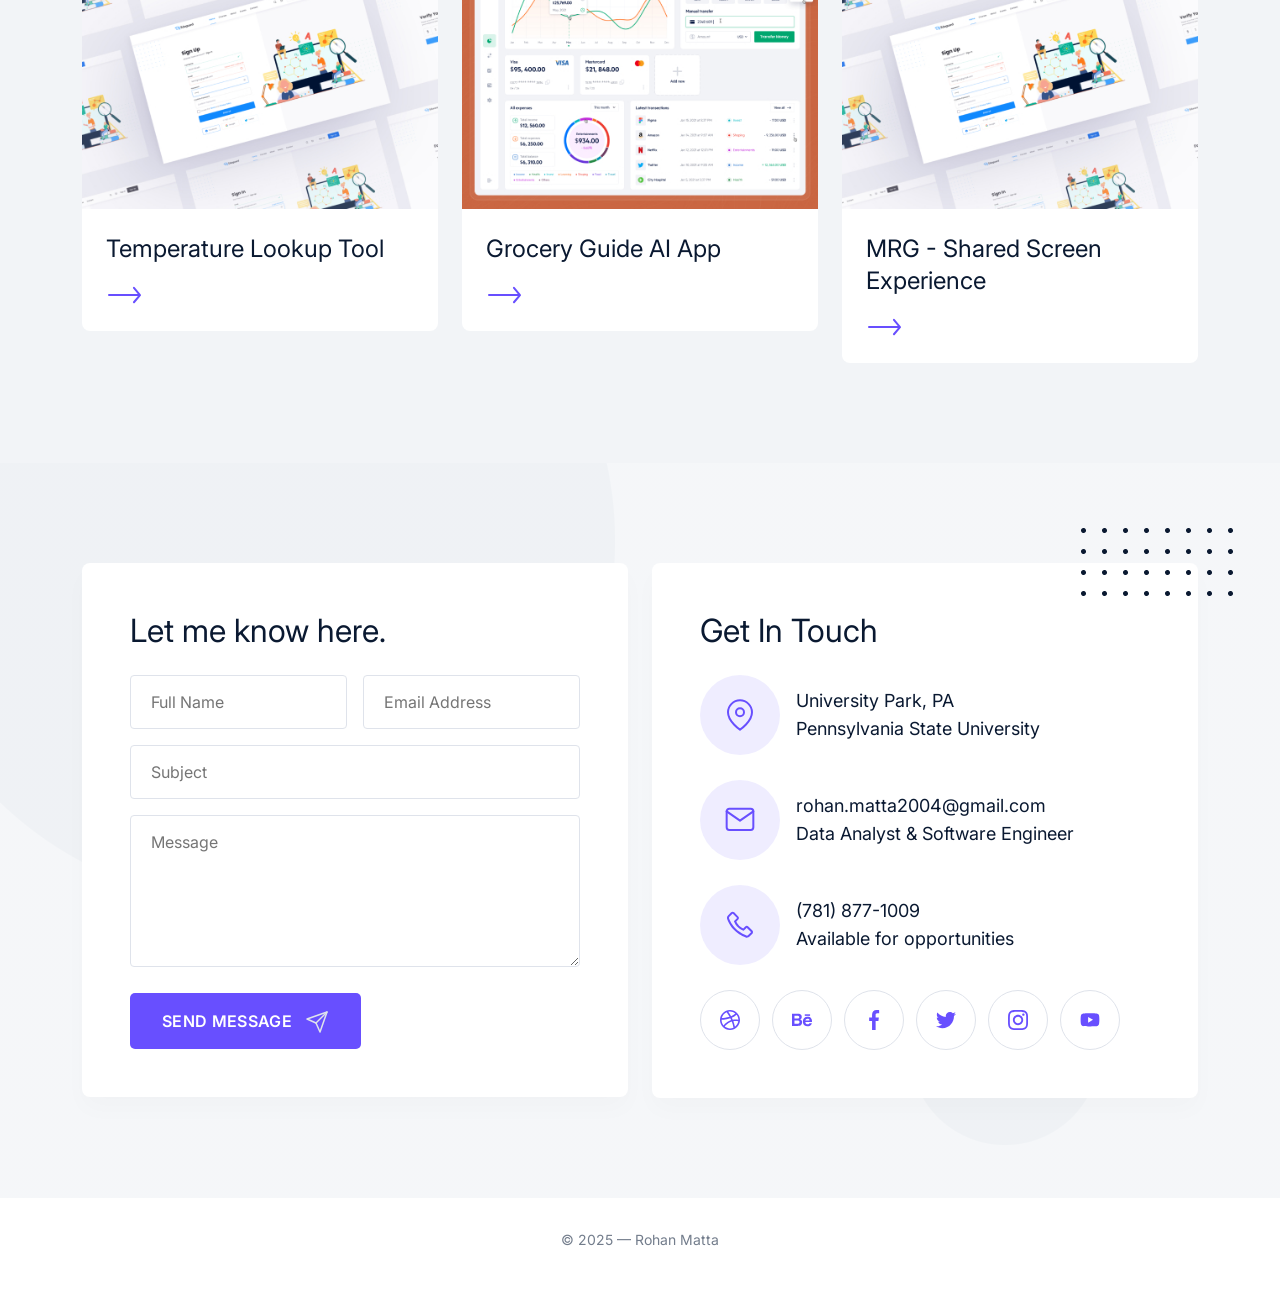
==== commit 7fd7dfe7: "modified skills and format" ====
--- a/index.html
+++ b/index.html
@@ -27,6 +27,8 @@
        </div>
    </section>
    <!-- Header Section Ends Here-->
+
+
    <!-- Banner Section Starts Here-->
    <section class="banner">
     <div class="container">
@@ -105,6 +107,8 @@
     </div>
    </section>
    <!-- Banner Section Ends Here-->
+
+
    <!-- About Section Starts Here-->
    <section class="about">
        <div class="container">
@@ -149,109 +153,94 @@
        </div>
    </section>
    <!-- About Section Ends Here-->
-
-   <!-- Service Section Starts Here-->
-   <section class="service">
-       <div class="container">
-           <div class="service-text">
-            <h4 class="font-sm">My Skills
-                <div class="deep-dot"></div>
-               </h4>
-           </div>
-               <div class="row">
-                   <div class="col-lg-3 col-md-6 col-sm-12">
-                    <div class="service-content-area">  
-                        <div class="layer-svg">            
-                           <svg width="40" height="40" viewBox="0 0 40 40" fill="none" xmlns="http://www.w3.org/2000/svg">
-             <path d="M20 3.33325L3.33334 11.6666L20 19.9999L36.6667 11.6666L20 3.33325Z" stroke="black" stroke-width="2.2" stroke-linecap="round" stroke-linejoin="round"></path>
-             <path d="M3.33334 28.3333L20 36.6666L36.6667 28.3333" stroke="black" stroke-width="2.2" stroke-linecap="round" stroke-linejoin="round"></path>
-             <path d="M3.33334 20L20 28.3333L36.6667 20" stroke="black" stroke-width="2.2" stroke-linecap="round" stroke-linejoin="round"></path>
-                            </svg> 
-                        </div> 
-                         <p class="font-xs">  DATA </p>
-                         <p class="font-xs">  ANALYSIS </p>             
-                         <span class="light-dot"></span>
-                         <a href="#" class="right-arrow-icon">               
-                             <span>Discuss now</span>                    
-                             <svg width="36" height="24" viewBox="0 0 36 24" fill="none" xmlns="http://www.w3.org/2000/svg">
-                                 <path d="M33 12.03H3" stroke="#0A1931" stroke-width="2" stroke-linecap="round" stroke-linejoin="round"></path>
-                                 <path d="M27.95 4.80005L34 12.0288L27.95 19.2588" stroke="#0A1931" stroke-width="2" stroke-linecap="round" stroke-linejoin="round"></path>
-                                  </svg>
-                         </a>
-                    </div>  
-                   </div>
-                   <div class="col-lg-3 col-md-6 col-sm-12">
-                    <div class="service-content-area">  
-                        <div class="layer-svg">            
-                           <svg width="40" height="40" viewBox="0 0 40 40" fill="none" xmlns="http://www.w3.org/2000/svg">
-             <path d="M20 3.33325L3.33334 11.6666L20 19.9999L36.6667 11.6666L20 3.33325Z" stroke="black" stroke-width="2.2" stroke-linecap="round" stroke-linejoin="round"></path>
-             <path d="M3.33334 28.3333L20 36.6666L36.6667 28.3333" stroke="black" stroke-width="2.2" stroke-linecap="round" stroke-linejoin="round"></path>
-             <path d="M3.33334 20L20 28.3333L36.6667 20" stroke="black" stroke-width="2.2" stroke-linecap="round" stroke-linejoin="round"></path>
-                            </svg> 
-                        </div> 
-                         <p class="font-xs">  SOFTWARE </p>
-                         <p class="font-xs">  ENGINEERING </p>             
-                         <span class="light-dot"></span>
-                         <a href="#" class="right-arrow-icon">               
-                             <span>Discuss now</span>                    
-                             <svg width="36" height="24" viewBox="0 0 36 24" fill="none" xmlns="http://www.w3.org/2000/svg">
-                                 <path d="M33 12.03H3" stroke="#0A1931" stroke-width="2" stroke-linecap="round" stroke-linejoin="round"></path>
-                                 <path d="M27.95 4.80005L34 12.0288L27.95 19.2588" stroke="#0A1931" stroke-width="2" stroke-linecap="round" stroke-linejoin="round"></path>
-                                  </svg>
-                         </a>
-                    </div>  
-                   </div>
-                   <div class="col-lg-3 col-md-6 col-sm-12">
-                    <div class="service-content-area">  
-                        <div class="layer-svg">            
-                           <svg width="40" height="40" viewBox="0 0 40 40" fill="none" xmlns="http://www.w3.org/2000/svg">
-             <path d="M20 3.33325L3.33334 11.6666L20 19.9999L36.6667 11.6666L20 3.33325Z" stroke="black" stroke-width="2.2" stroke-linecap="round" stroke-linejoin="round"></path>
-             <path d="M3.33334 28.3333L20 36.6666L36.6667 28.3333" stroke="black" stroke-width="2.2" stroke-linecap="round" stroke-linejoin="round"></path>
-             <path d="M3.33334 20L20 28.3333L36.6667 20" stroke="black" stroke-width="2.2" stroke-linecap="round" stroke-linejoin="round"></path>
-                            </svg> 
-                        </div> 
-                         <p class="font-xs">  MACHINE </p>
-                         <p class="font-xs">  LEARNING </p>             
-                         <span class="light-dot"></span>
-                         <a href="#" class="right-arrow-icon">               
-                             <span>Discuss now</span>                    
-                             <svg width="36" height="24" viewBox="0 0 36 24" fill="none" xmlns="http://www.w3.org/2000/svg">
-                                 <path d="M33 12.03H3" stroke="#0A1931" stroke-width="2" stroke-linecap="round" stroke-linejoin="round"></path>
-                                 <path d="M27.95 4.80005L34 12.0288L27.95 19.2588" stroke="#0A1931" stroke-width="2" stroke-linecap="round" stroke-linejoin="round"></path>
-                                  </svg>
-                         </a>
-                    </div>  
-                   </div>
-                   <div class="col-lg-3 col-md-6 col-sm-12">
-                    <div class="service-content-area">  
-                        <div class="layer-svg">            
-                           <svg width="40" height="40" viewBox="0 0 40 40" fill="none" xmlns="http://www.w3.org/2000/svg">
-             <path d="M20 3.33325L3.33334 11.6666L20 19.9999L36.6667 11.6666L20 3.33325Z" stroke="black" stroke-width="2.2" stroke-linecap="round" stroke-linejoin="round"></path>
-             <path d="M3.33334 28.3333L20 36.6666L36.6667 28.3333" stroke="black" stroke-width="2.2" stroke-linecap="round" stroke-linejoin="round"></path>
-             <path d="M3.33334 20L20 28.3333L36.6667 20" stroke="black" stroke-width="2.2" stroke-linecap="round" stroke-linejoin="round"></path>
-                            </svg> 
-                        </div> 
-                         <p class="font-xs">  WEB </p>
-                         <p class="font-xs">  DEVELOPMENT </p>             
-                         <span class="light-dot"></span>
-                         <a href="#" class="right-arrow-icon">               
-                             <span>Discuss now</span>                    
-                             <svg width="36" height="24" viewBox="0 0 36 24" fill="none" xmlns="http://www.w3.org/2000/svg">
-                                 <path d="M33 12.03H3" stroke="#0A1931" stroke-width="2" stroke-linecap="round" stroke-linejoin="round"></path>
-                                 <path d="M27.95 4.80005L34 12.0288L27.95 19.2588" stroke="#0A1931" stroke-width="2" stroke-linecap="round" stroke-linejoin="round"></path>
-                                  </svg>
-                         </a>
-                    </div>  
-                   </div>
-               </div>
+   <!-- Skills Section Starts Here-->
+   <section class="company">
+    <div class="container">   
+        <div class="company-content">
+            <div class="row align-items-center ">
+                <div class="col-xl-3 px-0">
+                    <div class="company-content-text">
+
+                        <h3 class="font-xs">
+                            Technical
+                            <span>Skills</span> 
+                            that I have.
+                        </h3> 
+                    </div>
+                </div>
+                <div class="col-xl-9 px-0">
+                    <div class="company-content-social-activity">                          
+                        <div class="social-img-icon"> 
+                            <a href="#" class="python skills">         
+                              <img src="images/python.png" alt="python"> 
+                             </a> 
+                        </div>  
+                        <div class="social-img-icon"> 
+                            <a href="#" class="java skills">                                 
+                                <img src="images/java.png" alt="java">            
+                             </a> 
+                        </div> 
+                        <div class="social-img-icon"> 
+                            <a href="#" class="google skills">                  
+                           <img src="images/sql.png" alt="sql">
+                             </a> 
+                        </div> 
+                        <div class="social-img-icon"> 
+                            <a href="#" class="adobe skills">                                 
+                                <img src="images/tableau.png" alt="tableau">            
+                             </a> 
+                        </div> <div class="social-img-icon"> 
+                            <a href="#" class="sketch skills">                                 
+                                <img src="images/aws.png" alt="aws">            
+                             </a> 
+                        </div> 
+                        <div class="social-img-icon"> 
+                            <a href="#" class="skills">                                 
+                                <img src="images/html.png" alt="html">            
+                             </a> 
+                        </div> 
+                        <div class="social-img-icon"> 
+                            <a href="#" class="sketch skills">                                 
+                                <img src="images/aws.png" alt="sketch">            
+                             </a> 
+                        </div> 
+                        <div class="social-img-icon"> 
+                            <a href="#" class="sketch skills">                                 
+                                <img src="images/aws.png" alt="sketch">            
+                             </a> 
+                        </div> 
+                        <div class="social-img-icon"> 
+                            <a href="#" class="sketch skills">                                 
+                                <img src="images/aws.png" alt="sketch">            
+                             </a> 
+                        </div> 
+                        <div class="social-img-icon"> 
+                            <a href="#" class="sketch skills">                                 
+                                <img src="images/aws.png" alt="sketch">            
+                             </a> 
+                        </div> 
+                        <!-- <div class="social-img-icon"> 
+                            <a href="#" class="sketch skills">                                 
+                                   <svg width="32" height="20" viewBox="0 0 32 20" fill="none" xmlns="http://www.w3.org/2000/svg">
+                                    <path d="M29.3333 10.0249H2.66663" stroke="#684FFF" stroke-width="1.5" stroke-linecap="round" stroke-linejoin="round"/>
+                                    <path d="M24.8444 4L30.2221 10.024L24.8444 16.049" stroke="#684FFF" stroke-width="1.5" stroke-linecap="round" stroke-linejoin="round"/>
+                                    </svg>            
+                             </a> 
+                        </div> -->
+                        </div> 
+                    </div>
+                </div>          
+        </div>                      
         </div>
-   </section>
-   <!-- Service Section Ends Here-->
+    </section>
+    <!-- Skills Section Ends Here-->
+
+
 
    <!-- Project Section Starts Here-->
     <section class="project">
         <div class="container">
-            <h4 class="font-sm">My Selected Work
+            <h4 class="font-sm">Personal Projects
                 <div class="deep-dot"></div>
             </h4>
             <div class="row">
@@ -362,61 +351,9 @@
     </section>
    <!-- Project Section Ends Here-->
 
-   <!-- Company Section Starts Here-->
-   <section class="company">
-        <div class="container">   
-            <div class="company-content">
-                <div class="row align-items-center ">
-                    <div class="col-xl-3 px-0">
-                        <div class="company-content-text">
-
-                            <h3 class="font-xs">
-                                I Worked with
-                                <span>289+</span> 
-                                Companies all over the World.
-                            </h3> 
-                        </div>
-                    </div>
-                    <div class="col-xl-9 px-0">
-                        <div class="company-content-social-activity">                          
-                            <div class="social-img-icon"> 
-                                <a href="#" class="youtube">         
-                                  <img src="images/youtube.png" alt="youtube"> 
-                                 </a> 
-                            </div>  
-                            <div class="social-img-icon"> 
-                                <a href="#" class="google youtube">                  
-                               <img src="images/google.png" alt="google">
-                                 </a> 
-                            </div> 
-                            <div class="social-img-icon"> 
-                                <a href="#" class="adobe youtube">                                 
-                                    <img src="images/adobe.png" alt="adobe">            
-                                 </a> 
-                            </div> 
-                            <div class="social-img-icon"> 
-                                <a href="#" class="sketch youtube">                                 
-                                    <img src="images/sketch.png" alt="sketch">            
-                                 </a> 
-                            </div> 
-                            <div class="social-img-icon"> 
-                                <a href="#" class="sketch youtube">                                 
-                                       <svg width="32" height="20" viewBox="0 0 32 20" fill="none" xmlns="http://www.w3.org/2000/svg">
-                                        <path d="M29.3333 10.0249H2.66663" stroke="#684FFF" stroke-width="1.5" stroke-linecap="round" stroke-linejoin="round"/>
-                                        <path d="M24.8444 4L30.2221 10.024L24.8444 16.049" stroke="#684FFF" stroke-width="1.5" stroke-linecap="round" stroke-linejoin="round"/>
-                                        </svg>            
-                                 </a> 
-                            </div>
-                        </div> 
-                    </div>
-                </div>          
-           </div>                      
-        </div>
-    </section>
-   <!-- Company Section Ends Here-->
 
    <!-- Call To Action Section Starts Here-->
-   <section class="call-action">
+   <!-- <section class="call-action">
        <div class="container">
            <div class="call-action-content">
             <h4>Got a Project in Mind? Let's Make</h4>
@@ -434,8 +371,8 @@
             <img class="call-ac-shape-2" src="images/call-lg-shape.png" alt="dot">
         </div>
        </div>
-   </section>
-   <!-- Call To Action Section Ends Here-->
+   </section> -->
+   <!-- Call To Action Section Ends Here -->
 
 
 
@@ -600,3 +537,102 @@
     <script src="main.js"></script>
 </body>
 </html>
+
+
+   <!-- Service Section Starts Here-->
+   <!-- <section class="service">
+    <div class="container">
+        <div class="service-text">
+         <h4 class="font-sm">My Skills
+             <div class="deep-dot"></div>
+            </h4>
+        </div>
+            <div class="row">
+                <div class="col-lg-3 col-md-6 col-sm-12">
+                 <div class="service-content-area">  
+                     <div class="layer-svg">            
+                        <svg width="40" height="40" viewBox="0 0 40 40" fill="none" xmlns="http://www.w3.org/2000/svg">
+          <path d="M20 3.33325L3.33334 11.6666L20 19.9999L36.6667 11.6666L20 3.33325Z" stroke="black" stroke-width="2.2" stroke-linecap="round" stroke-linejoin="round"></path>
+          <path d="M3.33334 28.3333L20 36.6666L36.6667 28.3333" stroke="black" stroke-width="2.2" stroke-linecap="round" stroke-linejoin="round"></path>
+          <path d="M3.33334 20L20 28.3333L36.6667 20" stroke="black" stroke-width="2.2" stroke-linecap="round" stroke-linejoin="round"></path>
+                         </svg> 
+                     </div> 
+                      <p class="font-xs">  DATA </p>
+                      <p class="font-xs">  ANALYSIS </p>             
+                      <span class="light-dot"></span>
+                      <a href="#" class="right-arrow-icon">               
+                          <span>Discuss now</span>                    
+                          <svg width="36" height="24" viewBox="0 0 36 24" fill="none" xmlns="http://www.w3.org/2000/svg">
+                              <path d="M33 12.03H3" stroke="#0A1931" stroke-width="2" stroke-linecap="round" stroke-linejoin="round"></path>
+                              <path d="M27.95 4.80005L34 12.0288L27.95 19.2588" stroke="#0A1931" stroke-width="2" stroke-linecap="round" stroke-linejoin="round"></path>
+                               </svg>
+                      </a>
+                 </div>  
+                </div>
+                <div class="col-lg-3 col-md-6 col-sm-12">
+                 <div class="service-content-area">  
+                     <div class="layer-svg">            
+                        <svg width="40" height="40" viewBox="0 0 40 40" fill="none" xmlns="http://www.w3.org/2000/svg">
+          <path d="M20 3.33325L3.33334 11.6666L20 19.9999L36.6667 11.6666L20 3.33325Z" stroke="black" stroke-width="2.2" stroke-linecap="round" stroke-linejoin="round"></path>
+          <path d="M3.33334 28.3333L20 36.6666L36.6667 28.3333" stroke="black" stroke-width="2.2" stroke-linecap="round" stroke-linejoin="round"></path>
+          <path d="M3.33334 20L20 28.3333L36.6667 20" stroke="black" stroke-width="2.2" stroke-linecap="round" stroke-linejoin="round"></path>
+                         </svg> 
+                     </div> 
+                      <p class="font-xs">  SOFTWARE </p>
+                      <p class="font-xs">  ENGINEERING </p>             
+                      <span class="light-dot"></span>
+                      <a href="#" class="right-arrow-icon">               
+                          <span>Discuss now</span>                    
+                          <svg width="36" height="24" viewBox="0 0 36 24" fill="none" xmlns="http://www.w3.org/2000/svg">
+                              <path d="M33 12.03H3" stroke="#0A1931" stroke-width="2" stroke-linecap="round" stroke-linejoin="round"></path>
+                              <path d="M27.95 4.80005L34 12.0288L27.95 19.2588" stroke="#0A1931" stroke-width="2" stroke-linecap="round" stroke-linejoin="round"></path>
+                               </svg>
+                      </a>
+                 </div>  
+                </div>
+                <div class="col-lg-3 col-md-6 col-sm-12">
+                 <div class="service-content-area">  
+                     <div class="layer-svg">            
+                        <svg width="40" height="40" viewBox="0 0 40 40" fill="none" xmlns="http://www.w3.org/2000/svg">
+          <path d="M20 3.33325L3.33334 11.6666L20 19.9999L36.6667 11.6666L20 3.33325Z" stroke="black" stroke-width="2.2" stroke-linecap="round" stroke-linejoin="round"></path>
+          <path d="M3.33334 28.3333L20 36.6666L36.6667 28.3333" stroke="black" stroke-width="2.2" stroke-linecap="round" stroke-linejoin="round"></path>
+          <path d="M3.33334 20L20 28.3333L36.6667 20" stroke="black" stroke-width="2.2" stroke-linecap="round" stroke-linejoin="round"></path>
+                         </svg> 
+                     </div> 
+                      <p class="font-xs">  MACHINE </p>
+                      <p class="font-xs">  LEARNING </p>             
+                      <span class="light-dot"></span>
+                      <a href="#" class="right-arrow-icon">               
+                          <span>Discuss now</span>                    
+                          <svg width="36" height="24" viewBox="0 0 36 24" fill="none" xmlns="http://www.w3.org/2000/svg">
+                              <path d="M33 12.03H3" stroke="#0A1931" stroke-width="2" stroke-linecap="round" stroke-linejoin="round"></path>
+                              <path d="M27.95 4.80005L34 12.0288L27.95 19.2588" stroke="#0A1931" stroke-width="2" stroke-linecap="round" stroke-linejoin="round"></path>
+                               </svg>
+                      </a>
+                 </div>  
+                </div>
+                <div class="col-lg-3 col-md-6 col-sm-12">
+                 <div class="service-content-area">  
+                     <div class="layer-svg">            
+                        <svg width="40" height="40" viewBox="0 0 40 40" fill="none" xmlns="http://www.w3.org/2000/svg">
+          <path d="M20 3.33325L3.33334 11.6666L20 19.9999L36.6667 11.6666L20 3.33325Z" stroke="black" stroke-width="2.2" stroke-linecap="round" stroke-linejoin="round"></path>
+          <path d="M3.33334 28.3333L20 36.6666L36.6667 28.3333" stroke="black" stroke-width="2.2" stroke-linecap="round" stroke-linejoin="round"></path>
+          <path d="M3.33334 20L20 28.3333L36.6667 20" stroke="black" stroke-width="2.2" stroke-linecap="round" stroke-linejoin="round"></path>
+                         </svg> 
+                     </div> 
+                      <p class="font-xs">  WEB </p>
+                      <p class="font-xs">  DEVELOPMENT </p>             
+                      <span class="light-dot"></span>
+                      <a href="#" class="right-arrow-icon">               
+                          <span>Discuss now</span>                    
+                          <svg width="36" height="24" viewBox="0 0 36 24" fill="none" xmlns="http://www.w3.org/2000/svg">
+                              <path d="M33 12.03H3" stroke="#0A1931" stroke-width="2" stroke-linecap="round" stroke-linejoin="round"></path>
+                              <path d="M27.95 4.80005L34 12.0288L27.95 19.2588" stroke="#0A1931" stroke-width="2" stroke-linecap="round" stroke-linejoin="round"></path>
+                               </svg>
+                      </a>
+                 </div>  
+                </div>
+            </div>
+     </div>
+</section> -->
+<!-- Service Section Ends Here -->
--- a/main.css
+++ b/main.css
@@ -10313,7 +10313,7 @@
       -ms-flex-pack: center;
           justify-content: center; }
 
-.social-img-icon .youtube {
+.social-img-icon .skills {
   width: 168px;
   height: 120px;
   display: -webkit-box;
@@ -10333,7 +10333,7 @@
   border-radius: 8px;
   -webkit-transition: all 0.3s linear;
   transition: all 0.3s linear; }
-  .social-img-icon .youtube:hover {
+  .social-img-icon .skills:hover {
     background: #FFFFFF;
     -webkit-box-shadow: 0px 20px 48px rgba(10, 25, 49, 0.09);
             box-shadow: 0px 20px 48px rgba(10, 25, 49, 0.09);
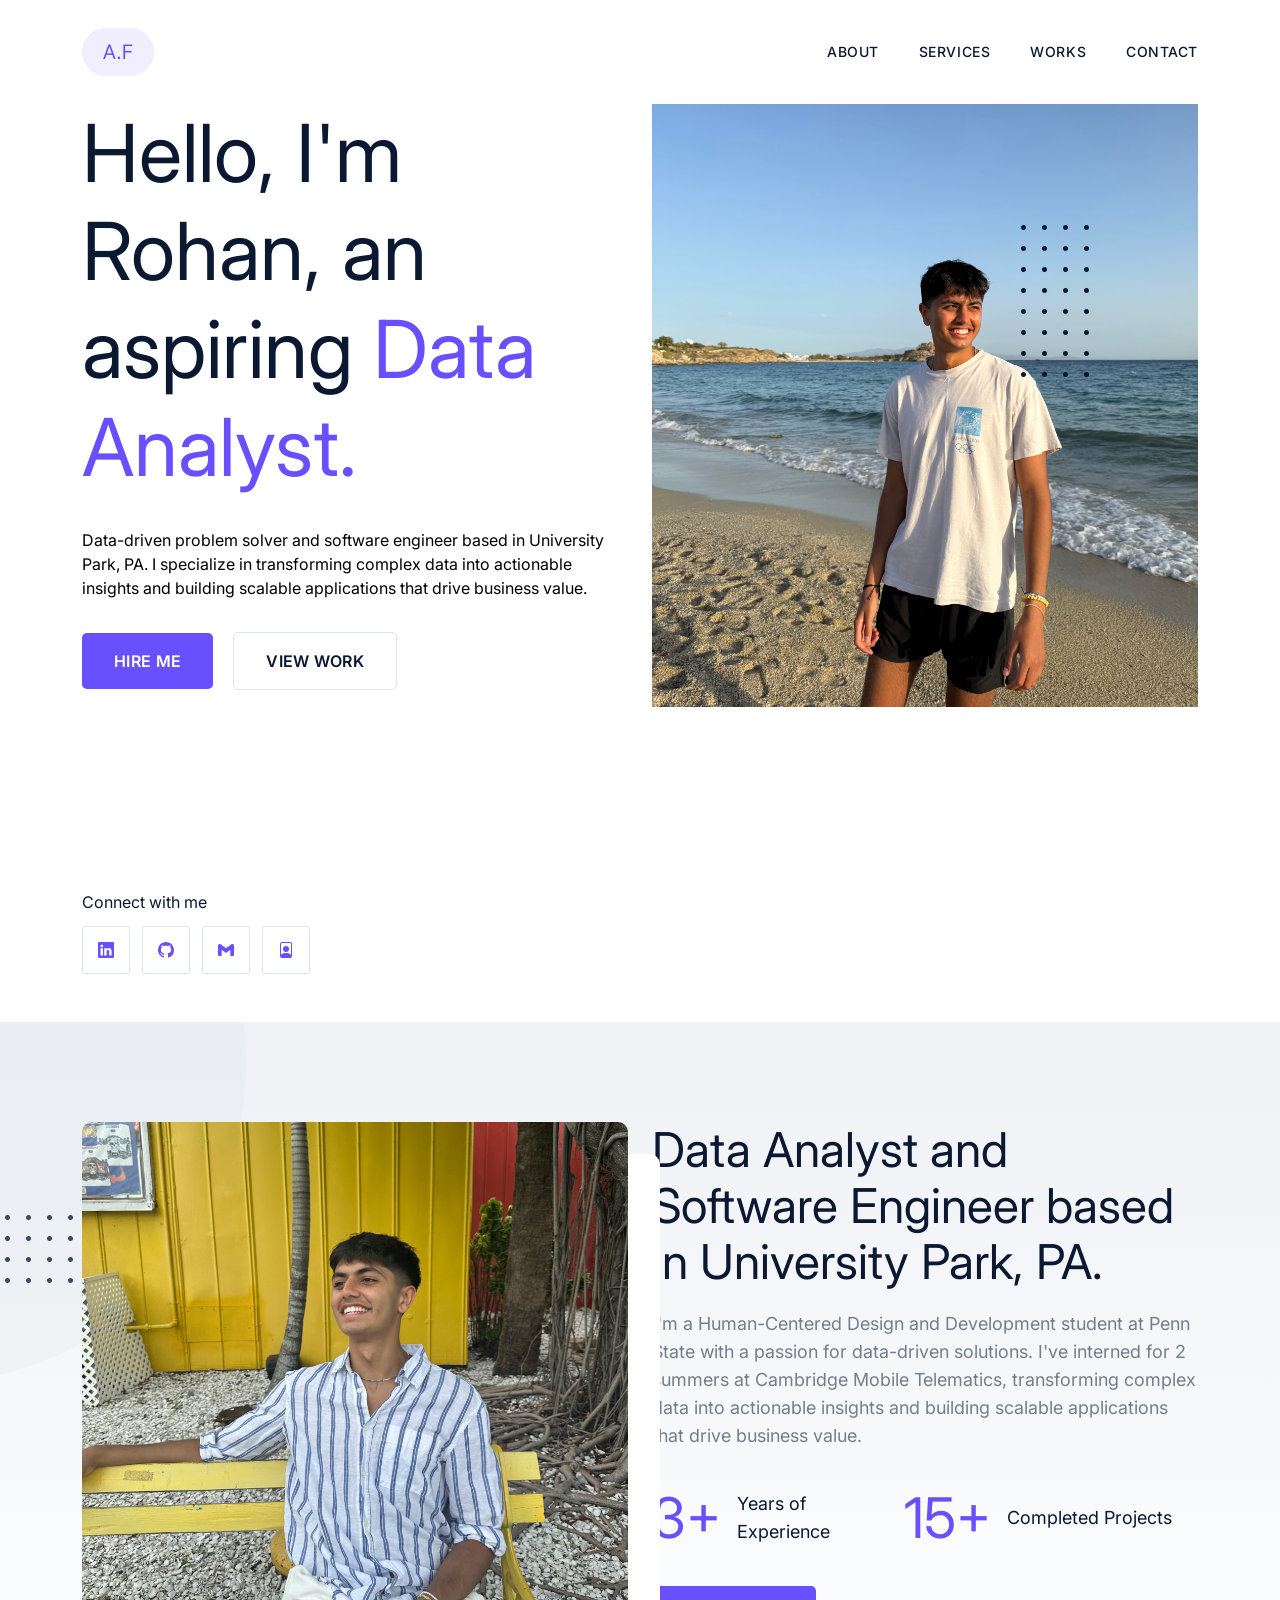
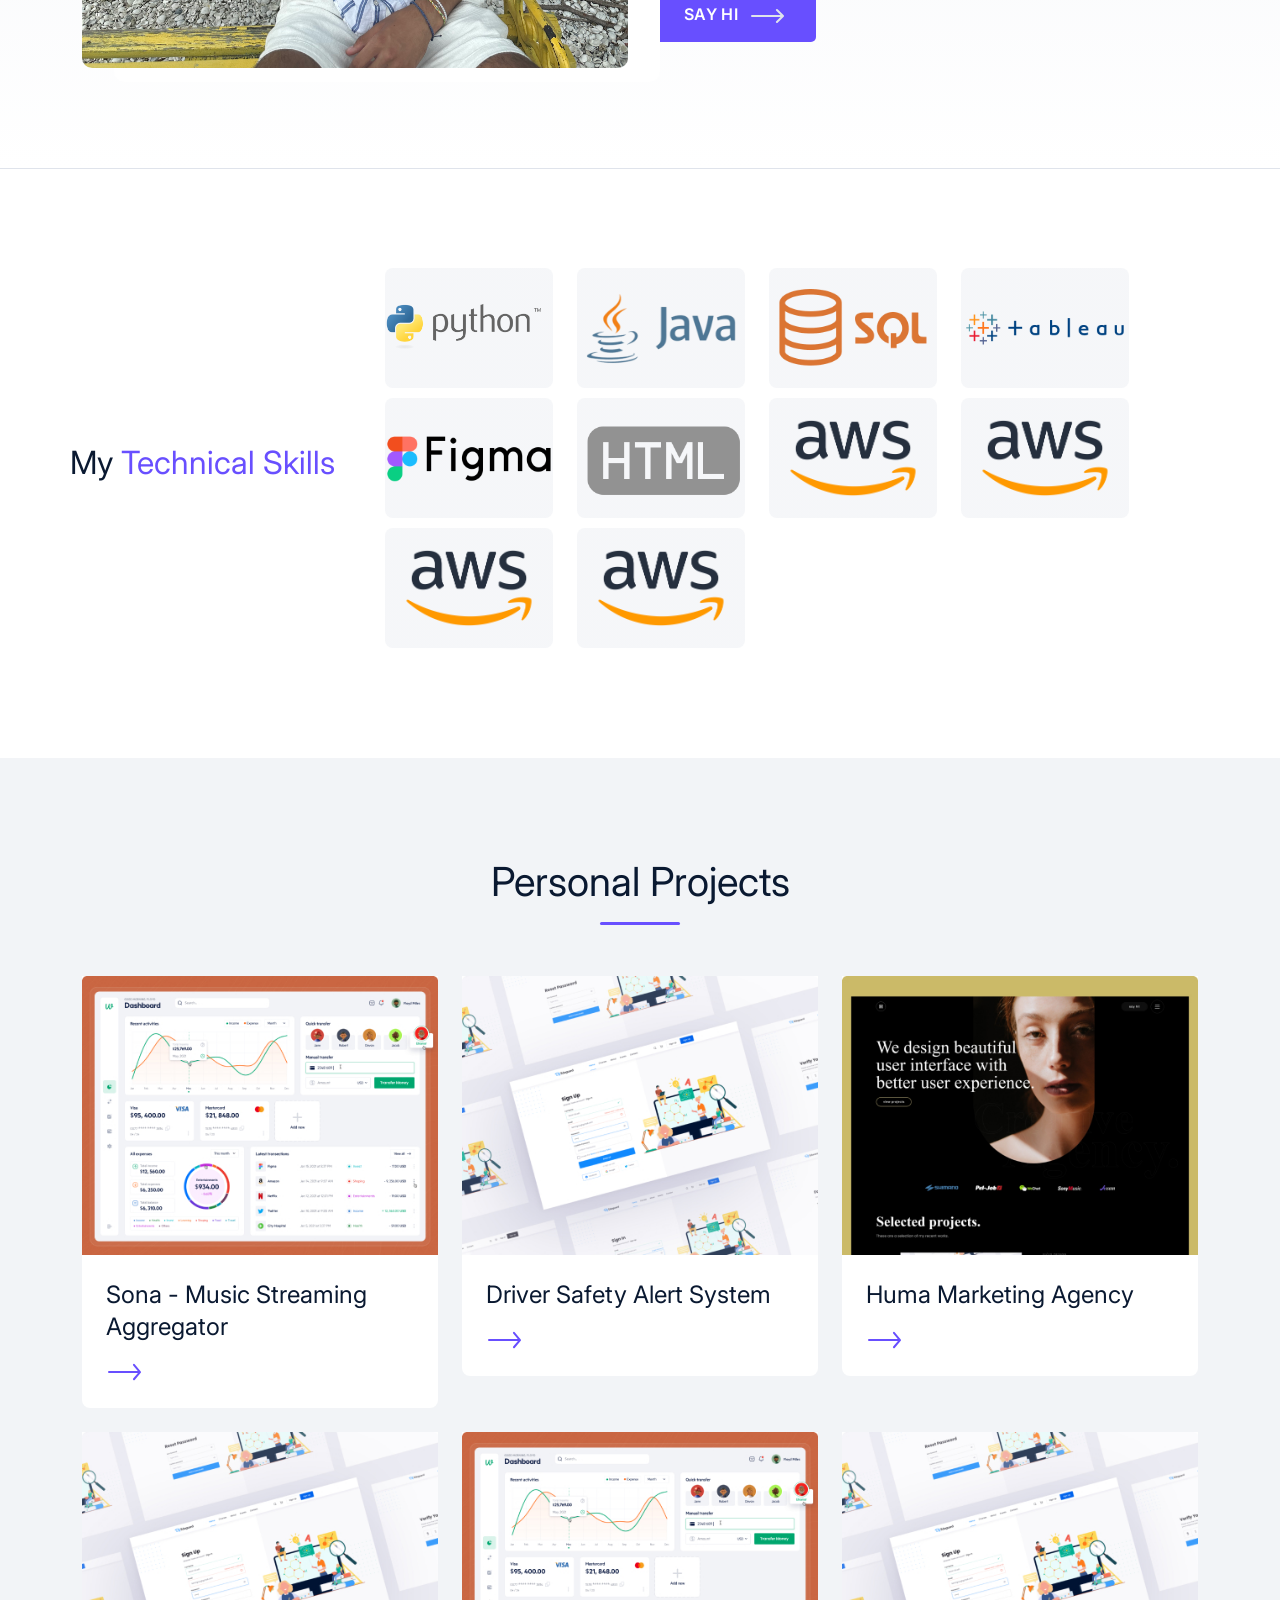
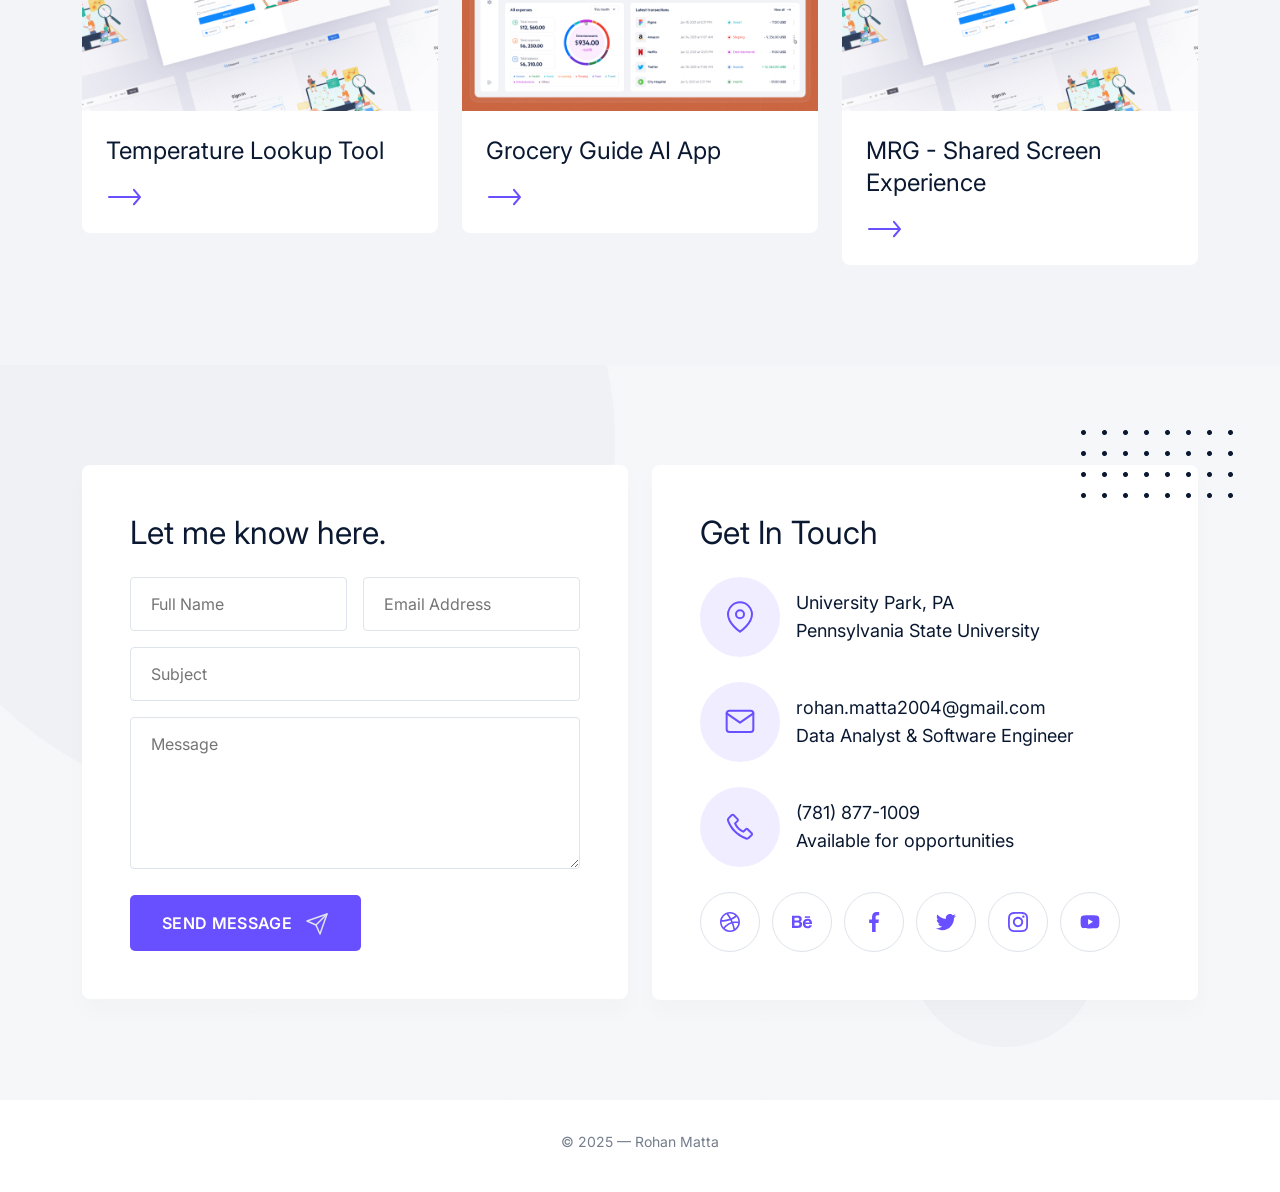
==== commit 57e7bb73: "changes" ====
--- a/index.html
+++ b/index.html
@@ -36,8 +36,8 @@
             <div class="row">
                 <div class="col-lg-6 order-2 order-lg-0">
                     <div class="banner-content-left">
-                        <h3 class="font-xl">Hello, I'm Rohan, a Data Analyst & 
-                            <span>Software Engineer.</span>
+                        <h3 class="font-xl">Hello, I'm Rohan, an aspiring
+                            <span>Data Analyst.</span>
                         </h3>
                         <p>Data-driven problem solver and software engineer based in University Park, PA. I specialize in transforming complex data into actionable insights and building scalable applications that drive business value.</p>
                             <a href="#" class="btn btn--primary">
@@ -47,15 +47,17 @@
                                 View work
                             </a>  
                             <div class="follow-content">
-                                <span>Follow me on</span>
+                                <span>Connect with me</span>
                                 <div class="follow-content-social">
                                     <a href="https://linkedin.com/in/rohan-matta" class="social social-square">
-                                        <svg width="20" height="20" viewBox="0 0 20 20" fill="none" xmlns="http://www.w3.org/2000/svg">
-                                            <path d="M10 0.000976562C4.48594 0.000976562 0 4.48692 0 10.0009C0 15.5148 4.48594 20.0008 10 20.0008C15.5141 20.0008 20 15.5148 20 10.0009C20 4.48692 15.5141 0.000976562 10 0.000976562ZM16.5166 4.71716C17.6392 6.09905 18.3304 7.84326 18.3879 9.74462C16.3083 9.3141 14.4252 9.36462 12.7629 9.69056C12.4619 8.98667 12.1503 8.31606 11.8358 7.68228C13.6462 6.90238 15.2223 5.90627 16.5166 4.71716ZM15.3901 3.57226C14.1053 4.74499 12.6164 5.6133 11.0918 6.25436C9.97281 4.20808 8.9022 2.66713 8.25 1.79144C8.81475 1.67112 9.39993 1.60658 10 1.60658C12.0506 1.60658 13.9307 2.34665 15.3901 3.57226ZM6.62835 2.31582C7.12084 2.954 8.29389 4.55189 9.55396 6.82531C6.38708 7.85707 3.31417 8.0309 1.83756 8.04707C2.45304 5.47597 4.25356 3.36182 6.62835 2.31582ZM1.61438 9.65674C1.63022 9.65674 1.64553 9.65684 1.66169 9.65684C2.68199 9.65684 4.55134 9.58823 6.75209 9.18694C8.00766 8.95798 9.19827 8.64981 10.3154 8.26789C10.6063 8.84751 10.8954 9.45893 11.1757 10.0998C9.61144 10.6034 8.29228 11.3281 7.24736 12.0476C5.49511 13.2542 4.26758 14.593 3.59729 15.4207C2.35627 13.9572 1.6056 12.0656 1.6056 10.0009C1.6056 9.88548 1.60967 9.77106 1.61438 9.65674ZM4.75429 16.5473C5.33134 15.8207 6.50589 14.4983 8.20494 13.3378C9.35958 12.5492 10.5541 11.9632 11.7839 11.5786C12.4975 13.4281 13.1066 15.4716 13.4698 17.6414C12.4114 18.1239 11.2372 18.3952 10 18.3952C8.01633 18.3952 6.19248 17.7021 4.75429 16.5473ZM14.947 16.7768C14.5726 14.7841 14.0144 12.9103 13.3691 11.1979C14.9565 10.9301 16.5971 10.9853 18.2821 11.3638C17.9187 13.5785 16.6864 15.5035 14.947 16.7768Z" fill="currentColor"></path>
-                                                      </svg>
+                                        <svg xmlns="http://www.w3.org/2000/svg" width="16" height="16" fill="currentColor" class="bi bi-linkedin" viewBox="0 0 16 16">
+                                            <path d="M0 1.146C0 .513.526 0 1.175 0h13.65C15.474 0 16 .513 16 1.146v13.708c0 .633-.526 1.146-1.175 1.146H1.175C.526 16 0 15.487 0 14.854zm4.943 12.248V6.169H2.542v7.225zm-1.2-8.212c.837 0 1.358-.554 1.358-1.248-.015-.709-.52-1.248-1.342-1.248S2.4 3.226 2.4 3.934c0 .694.521 1.248 1.327 1.248zm4.908 8.212V9.359c0-.216.016-.432.08-.586.173-.431.568-.878 1.232-.878.869 0 1.216.662 1.216 1.634v3.865h2.401V9.25c0-2.22-1.184-3.252-2.764-3.252-1.274 0-1.845.7-2.165 1.193v.025h-.016l.016-.025V6.169h-2.4c.03.678 0 7.225 0 7.225z"/>
+                                          </svg>
                                     </a>
                                     <a href="https://github.com/rohanmatta" class="social social-square">  
-                                      <svg width="20" height="20" viewBox="0 0 20 20" fill="none" xmlns="http://www.w3.org/2000/svg">
+                                        <svg xmlns="http://www.w3.org/2000/svg" width="16" height="16" fill="currentColor" class="bi bi-github" viewBox="0 0 16 16">
+                                            <path d="M8 0C3.58 0 0 3.58 0 8c0 3.54 2.29 6.53 5.47 7.59.4.07.55-.17.55-.38 0-.19-.01-.82-.01-1.49-2.01.37-2.53-.49-2.69-.94-.09-.23-.48-.94-.82-1.13-.28-.15-.68-.52-.01-.53.63-.01 1.08.58 1.23.82.72 1.21 1.87.87 2.33.66.07-.52.28-.87.51-1.07-1.78-.2-3.64-.89-3.64-3.95 0-.87.31-1.59.82-2.15-.08-.2-.36-1.02.08-2.12 0 0 .67-.21 2.2.82.64-.18 1.32-.27 2-.27s1.36.09 2 .27c1.53-1.04 2.2-.82 2.2-.82.44 1.1.16 1.92.08 2.12.51.56.82 1.27.82 2.15 0 3.07-1.87 3.75-3.65 3.95.29.25.54.73.54 1.48 0 1.07-.01 1.93-.01 2.2 0 .21.15.46.55.38A8.01 8.01 0 0 0 16 8c0-4.42-3.58-8-8-8"/>
+                                          </svg>
         <g clip-path="url(#clip0)">
         <path d="M8.22817 9.39998C8.64321 9.19121 8.95698 8.95869 9.172 8.70742C9.55453 8.25488 9.7433 7.65483 9.7433 6.91102C9.7433 6.18721 9.55453 5.56841 9.177 5.04962C8.54695 4.20455 7.48061 3.77201 5.97299 3.74951H0V15.9418H5.56921C6.19676 15.9418 6.77806 15.888 7.3156 15.778C7.85314 15.6667 8.31818 15.463 8.71196 15.1654C9.06199 14.9067 9.35452 14.5854 9.58704 14.2066C9.95457 13.6341 10.1383 12.9853 10.1383 12.2627C10.1383 11.5627 9.97707 10.9664 9.65704 10.4763C9.33327 9.98627 8.85823 9.62749 8.22817 9.39998ZM2.46395 5.86719H5.15417C5.74547 5.86719 6.23301 5.93094 6.61554 6.0572C7.05808 6.24097 7.27935 6.61475 7.27935 7.18479C7.27935 7.69608 7.11058 8.05361 6.77681 8.25488C6.44053 8.45615 6.00424 8.55741 5.4692 8.55741H2.46395V5.86719ZM6.71805 13.6116C6.42053 13.7553 6.00174 13.8266 5.46545 13.8266H2.46395V10.5751H5.5067C6.03675 10.5788 6.44928 10.6488 6.7443 10.7801C7.26935 11.0176 7.53062 11.4526 7.53062 12.0889C7.53062 12.839 7.2606 13.344 6.71805 13.6116Z" fill="currentColor"/>
         <path d="M18.0778 4.31824H12.7811V5.83586H18.0778V4.31824Z" fill="currentColor"/>
@@ -68,28 +70,15 @@
         </defs>
                                       </svg>   
                                     </a>
-                                    <a href="#" class="social social-square">
-                                       <svg width="20" height="20" viewBox="0 0 20 20" fill="none" xmlns="http://www.w3.org/2000/svg">
-        <g clip-path="url(#clip0)">
-        <path d="M13.3308 3.32083H15.1567V0.140833C14.8417 0.0975 13.7583 0 12.4967 0C9.86416 0 8.06082 1.65583 8.06082 4.69917V7.5H5.15582V11.055H8.06082V20H11.6225V11.0558H14.41L14.8525 7.50083H11.6217V5.05167C11.6225 4.02417 11.8992 3.32083 13.3308 3.32083Z" fill="currentcolor"/>
-        </g>
-        <defs>
-        <clipPath id="clip0">
-        <rect width="20" height="20" fill="currentColor"/>
-        </clipPath>
-        </defs>
+                                    <a href="mailto:rohan.matta2004@gmail.com" class="social social-square">
+                                       <svg width="16" height="16" viewBox="0 0 24 24" role="img" xmlns="http://www.w3.org/2000/svg" fill="currentColor">
+                                           <path d="M24 5.457v13.909c0 .904-.732 1.636-1.636 1.636h-3.819V11.73L12 16.64l-6.545-4.91v9.273H1.636A1.636 1.636 0 0 1 0 19.366V5.457c0-2.023 2.309-3.178 3.927-1.964L5.455 4.64 12 9.548l6.545-4.91 1.528-1.145C21.69 2.28 24 3.434 24 5.457z"/>
                                        </svg>    
                                     </a>
                                     <a href="#" class="social social-square">         
-                                       <svg width="20" height="20" viewBox="0 0 20 20" fill="none" xmlns="http://www.w3.org/2000/svg"> 
-        <g clip-path="url(#clip0)">
-        <path d="M20 3.79875C19.2563 4.125 18.4637 4.34125 17.6375 4.44625C18.4875 3.93875 19.1363 3.14125 19.4412 2.18C18.6488 2.6525 17.7738 2.98625 16.8412 3.1725C16.0887 2.37125 15.0162 1.875 13.8462 1.875C11.5763 1.875 9.74875 3.7175 9.74875 5.97625C9.74875 6.30125 9.77625 6.61375 9.84375 6.91125C6.435 6.745 3.41875 5.11125 1.3925 2.6225C1.03875 3.23625 0.83125 3.93875 0.83125 4.695C0.83125 6.115 1.5625 7.37375 2.6525 8.1025C1.99375 8.09 1.3475 7.89875 0.8 7.5975C0.8 7.61 0.8 7.62625 0.8 7.6425C0.8 9.635 2.22125 11.29 4.085 11.6712C3.75125 11.7625 3.3875 11.8062 3.01 11.8062C2.7475 11.8062 2.4825 11.7913 2.23375 11.7362C2.765 13.36 4.2725 14.5538 6.065 14.5925C4.67 15.6838 2.89875 16.3412 0.98125 16.3412C0.645 16.3412 0.3225 16.3263 0 16.285C1.81625 17.4563 3.96875 18.125 6.29 18.125C13.835 18.125 17.96 11.875 17.96 6.4575C17.96 6.27625 17.9538 6.10125 17.945 5.9275C18.7588 5.35 19.4425 4.62875 20 3.79875Z" fill="currentColor"/>
-        </g>
-        <defs>
-        <clipPath id="clip0">
-        <rect width="20" height="20" fill="currentColor"/>
-        </clipPath>
-        </defs>
+                                       <svg xmlns="http://www.w3.org/2000/svg" width="16" height="16" fill="currentColor" class="bi bi-file-person" viewBox="0 0 16 16">
+                                           <path d="M12 1a1 1 0 0 1 1 1v10.755S12 11 8 11s-5 1.755-5 1.755V2a1 1 0 0 1 1-1zM4 0a2 2 0 0 0-2 2v12a2 2 0 0 0 2 2h8a2 2 0 0 0 2-2V2a2 2 0 0 0-2-2z"/>
+                                           <path d="M8 10a3 3 0 1 0 0-6 3 3 0 0 0 0 6"/>
                                        </svg>       
                                     </a>
                                 </div>
@@ -162,9 +151,8 @@
                     <div class="company-content-text">
 
                         <h3 class="font-xs">
-                            Technical
-                            <span>Skills</span> 
-                            that I have.
+                            My
+                            <span>Technical Skills</span>
                         </h3> 
                     </div>
                 </div>
@@ -191,7 +179,7 @@
                              </a> 
                         </div> <div class="social-img-icon"> 
                             <a href="#" class="sketch skills">                                 
-                                <img src="images/aws.png" alt="aws">            
+                                <img src="images/figma.png" alt="aws">            
                              </a> 
                         </div> 
                         <div class="social-img-icon"> 
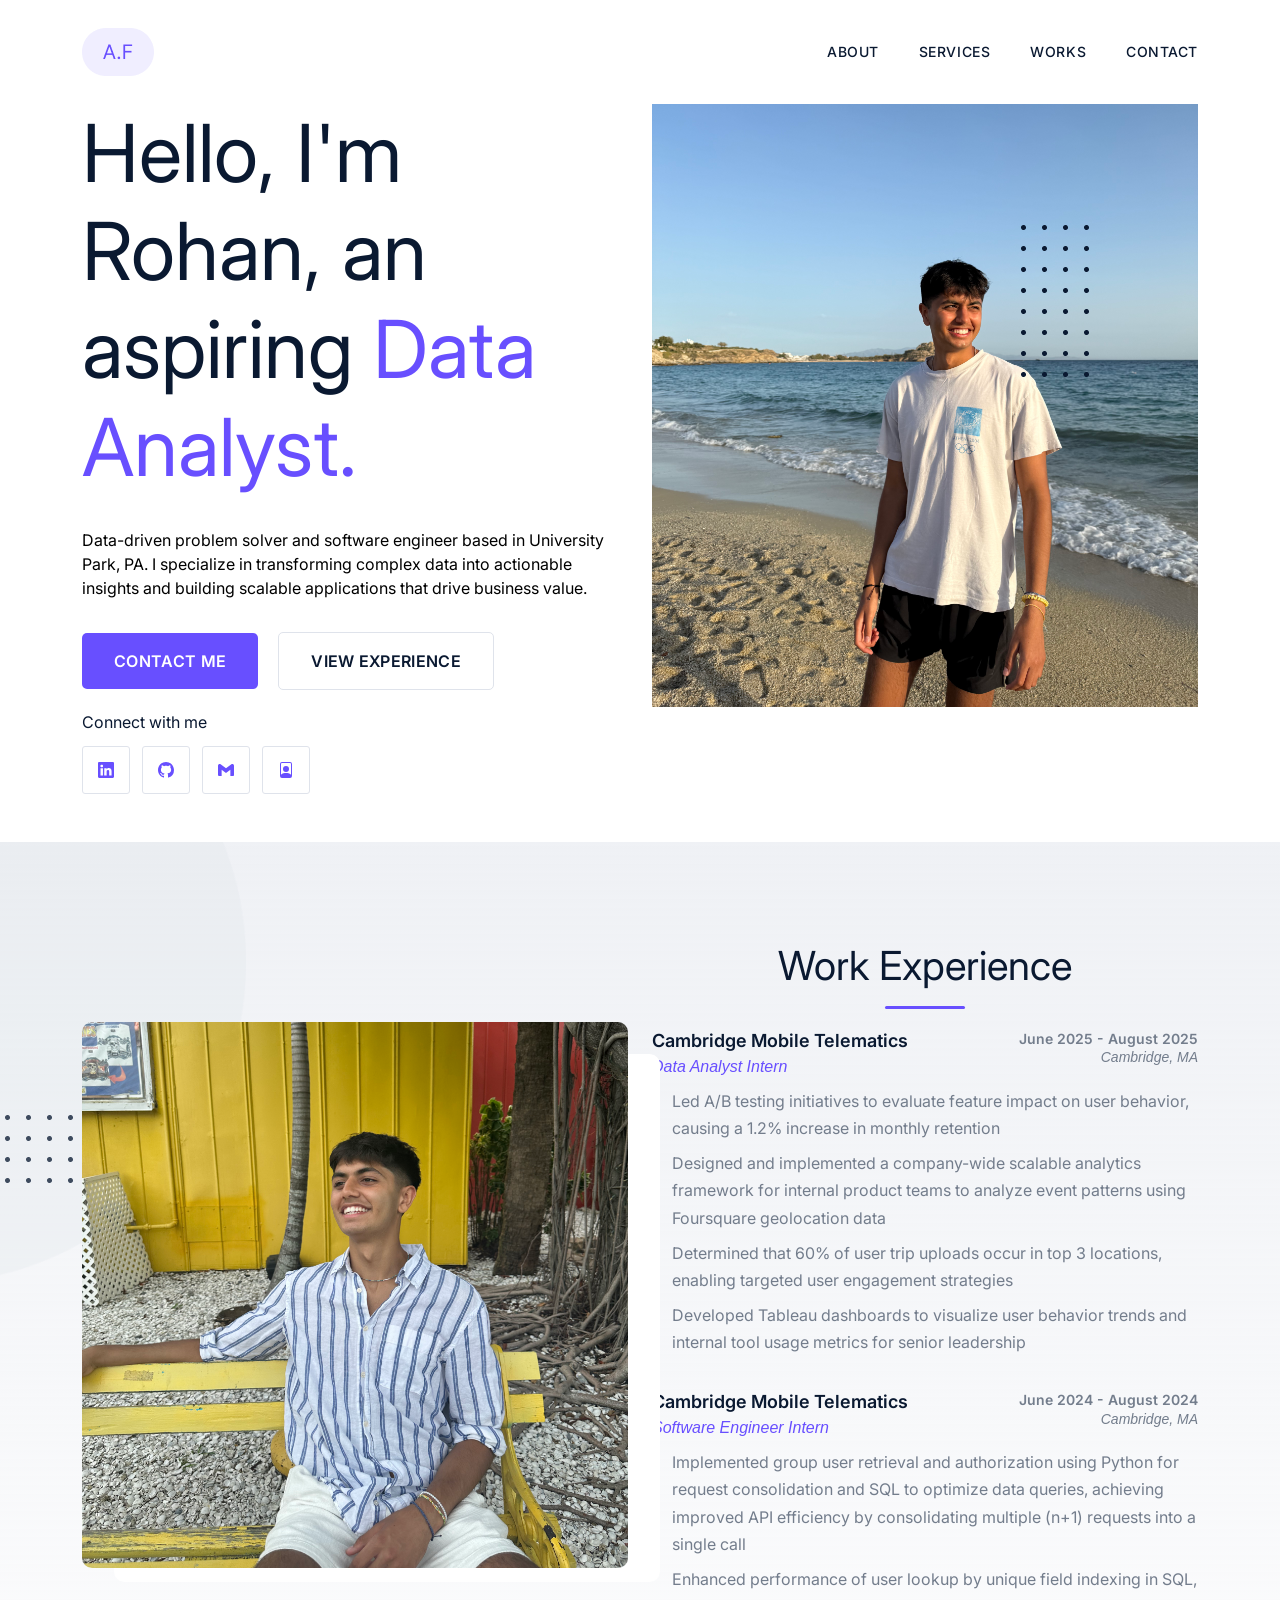
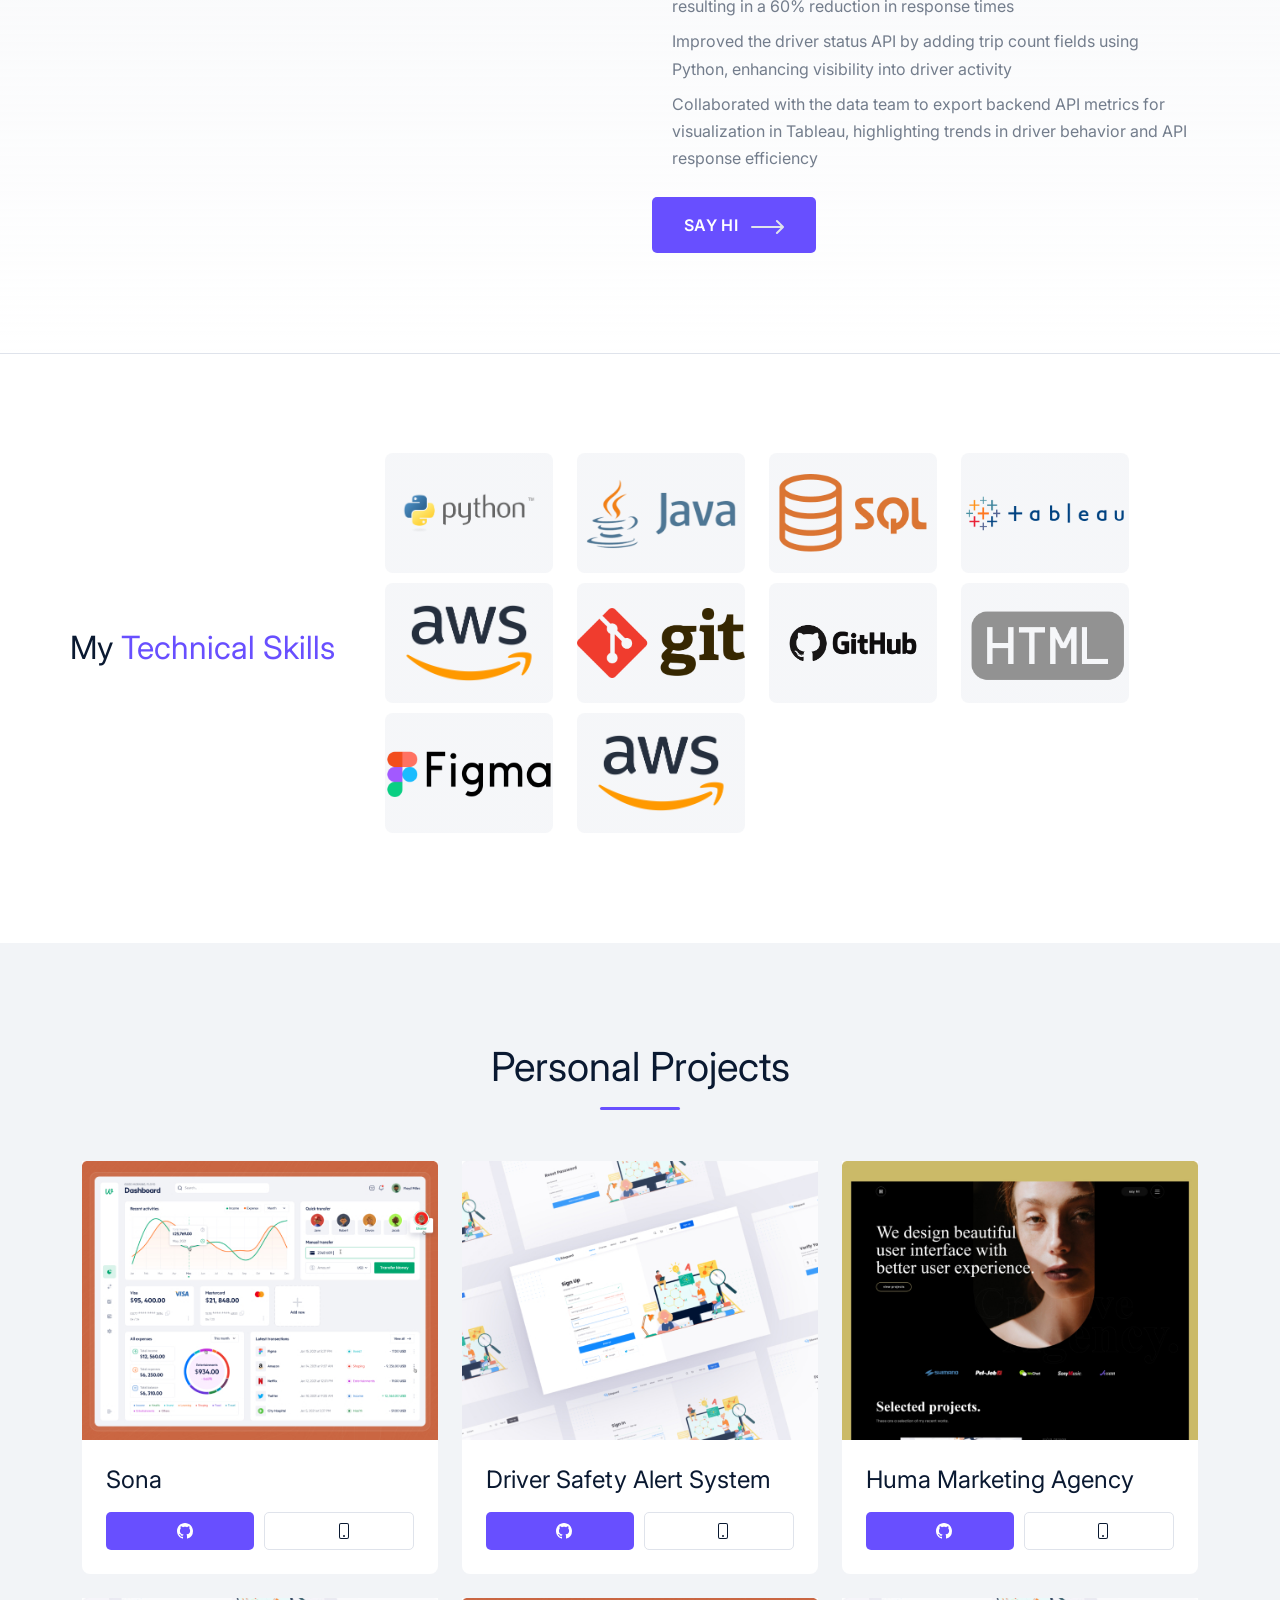
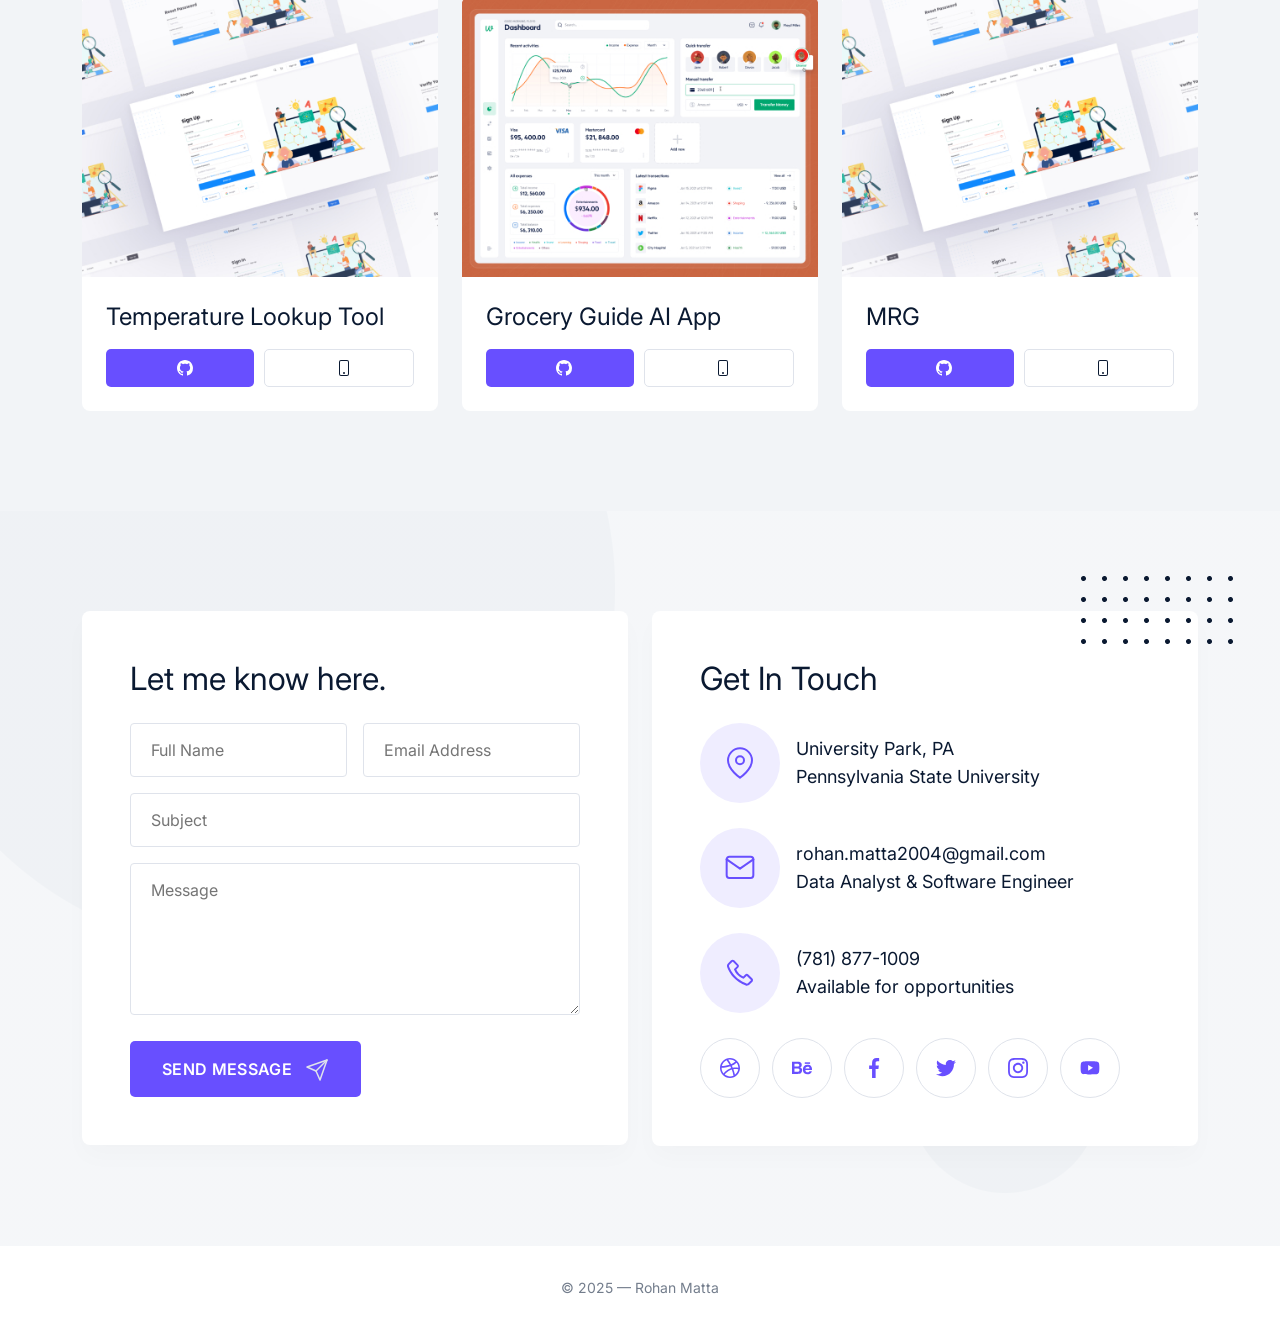
==== commit 088cceaa: "buttons and format" ====
--- a/index.html
+++ b/index.html
@@ -41,12 +41,12 @@
                         </h3>
                         <p>Data-driven problem solver and software engineer based in University Park, PA. I specialize in transforming complex data into actionable insights and building scalable applications that drive business value.</p>
                             <a href="#" class="btn btn--primary">
-                                Hire Me
+                                Contact Me
                             </a>
                             <a href="#" class="btn btn--secondary">
-                                View work
+                                View Experience
                             </a>  
-                            <div class="follow-content">
+                            <div class="follow-content" style="margin-top: 20px;">
                                 <span>Connect with me</span>
                                 <div class="follow-content-social">
                                     <a href="https://linkedin.com/in/rohan-matta" class="social social-square">
@@ -104,7 +104,7 @@
           <div class="about-content">
               <div class="row">
                   <div class="col-lg-6 col-sm-12">
-                    <div class="about-content-left">
+                    <div class="about-content-left" style="margin-top: 80px;">
                         <img class="about-img" src="images/square.png" alt="about-img">
                         <img class="about-white-shadow" src="images/about-white-shadow.png" alt="shadow">
                         <img class="about-black-dot" src="images/black-dot.png" alt="dot-shape">
@@ -113,20 +113,46 @@
                   </div>
                   <div class="col-lg-6 col-sm-12">
                     <div class="about-content-right">
-                        <h3 class="font-md">Data Analyst and Software Engineer based in University Park, PA.</h3>
-                        <p class="para-2">I'm a Human-Centered Design and Development student at Penn State with a passion for data-driven solutions. I've interned for 2 summers at Cambridge Mobile Telematics, transforming complex data into actionable insights and building scalable applications that drive business value.</p>
-                        <div class="project-document">
-                            <div class="project-year">
-                                <h2 class="font-lg">3+</h2>
-                                <span class="para-2">Years of
-                                  Experience
-                              </span>
+                        <!-- <h3 class="font-md">Work Experience</h3> -->
+                                                 <h4 class="font-sm" style="text-align: center; margin-bottom: 40px; position: relative;">Work Experience
+                             <div class="deep-dot"></div>
+                         </h4>
+                        <div style="margin-bottom: 35px;">
+                            <div style="display: flex; justify-content: space-between; align-items: flex-start; margin-bottom: 12px;">
+                                <div style="flex: 1;">
+                                    <h4 style="color: #0A1931; font-weight: 600; margin: 0 0 5px 0; font-size: 18px; line-height: 1.2;">Cambridge Mobile Telematics</h4>
+                                    <h5 style="color: #684FFF; font-weight: 500; margin: 0; font-size: 16px; font-style: italic; line-height: 1.2;">Data Analyst Intern</h5>
+                                </div>
+                                <div style="text-align: right; flex-shrink: 0; margin-left: 20px;">
+                                    <div style="color: #737D8C; font-size: 14px; font-weight: 600; line-height: 1.3;">June 2025 - August 2025</div>
+                                    <div style="color: #737D8C; font-size: 14px; font-style: italic; line-height: 1.3;">Cambridge, MA</div>
+                                </div>
                             </div>
-                            <div class="project-completed">
-                                <h2 class="font-lg">15+</h2>
-                                <span class="para-2">Completed
-                                  Projects</span>
+                            <ul style="color: #737D8C; padding-left: 20px; margin: 0; line-height: 1.7; list-style-type: disc;">
+                                <li style="margin-bottom: 8px;">Led A/B testing initiatives to evaluate feature impact on user behavior, causing a 1.2% increase in monthly retention</li>
+                                <li style="margin-bottom: 8px;">Designed and implemented a company-wide scalable analytics framework for internal product teams to analyze event patterns using Foursquare geolocation data</li>
+                                <li style="margin-bottom: 8px;">Determined that 60% of user trip uploads occur in top 3 locations, enabling targeted user engagement strategies</li>
+                                <li style="margin-bottom: 8px;">Developed Tableau dashboards to visualize user behavior trends and internal tool usage metrics for senior leadership</li>
+                            </ul>
+                        </div>
+
+                        <div style="margin-bottom: 25px;">
+                            <div style="display: flex; justify-content: space-between; align-items: flex-start; margin-bottom: 12px;">
+                                <div style="flex: 1;">
+                                    <h4 style="color: #0A1931; font-weight: 600; margin: 0 0 5px 0; font-size: 18px; line-height: 1.2;">Cambridge Mobile Telematics</h4>
+                                    <h5 style="color: #684FFF; font-weight: 500; margin: 0; font-size: 16px; font-style: italic; line-height: 1.2;">Software Engineer Intern</h5>
+                                </div>
+                                <div style="text-align: right; flex-shrink: 0; margin-left: 20px;">
+                                    <div style="color: #737D8C; font-size: 14px; font-weight: 600; line-height: 1.3;">June 2024 - August 2024</div>
+                                    <div style="color: #737D8C; font-size: 14px; font-style: italic; line-height: 1.3;">Cambridge, MA</div>
+                                </div>
                             </div>
+                            <ul style="color: #737D8C; padding-left: 20px; margin: 0; line-height: 1.7; list-style-type: disc;">
+                                <li style="margin-bottom: 8px;">Implemented group user retrieval and authorization using Python for request consolidation and SQL to optimize data queries, achieving improved API efficiency by consolidating multiple (n+1) requests into a single call</li>
+                                <li style="margin-bottom: 8px;">Enhanced performance of user lookup by unique field indexing in SQL, resulting in a 60% reduction in response times</li>
+                                <li style="margin-bottom: 8px;">Improved the driver status API by adding trip count fields using Python, enhancing visibility into driver activity</li>
+                                <li style="margin-bottom: 8px;">Collaborated with the data team to export backend API metrics for visualization in Tableau, highlighting trends in driver behavior and API response efficiency</li>
+                            </ul>
                         </div>
                         <a href="#" class="btn btn--primary">
                           say hi             
@@ -160,7 +186,7 @@
                     <div class="company-content-social-activity">                          
                         <div class="social-img-icon"> 
                             <a href="#" class="python skills">         
-                              <img src="images/python.png" alt="python"> 
+                              <img src="images/pythono.png" alt="python"> 
                              </a> 
                         </div>  
                         <div class="social-img-icon"> 
@@ -169,42 +195,43 @@
                              </a> 
                         </div> 
                         <div class="social-img-icon"> 
-                            <a href="#" class="google skills">                  
+                            <a href="#" class="sql skills">                  
                            <img src="images/sql.png" alt="sql">
                              </a> 
                         </div> 
                         <div class="social-img-icon"> 
-                            <a href="#" class="adobe skills">                                 
+                            <a href="#" class="tableau skills">                                 
                                 <img src="images/tableau.png" alt="tableau">            
                              </a> 
-                        </div> <div class="social-img-icon"> 
-                            <a href="#" class="sketch skills">                                 
-                                <img src="images/figma.png" alt="aws">            
-                             </a> 
-                        </div> 
-                        <div class="social-img-icon"> 
-                            <a href="#" class="skills">                                 
+                        </div> 
+                        <div class="social-img-icon"> 
+                            <a href="#" class="aws skills">                                 
+                                <img src="images/aws.png" alt="aws">            
+                             </a> 
+                        </div> 
+                        <div class="social-img-icon"> 
+                            <a href="#" class="git skills">                                 
+                                <img src="images/git.png" alt="git">            
+                             </a> 
+                        </div> 
+                        <div class="social-img-icon"> 
+                            <a href="#" class="github skills">                                 
+                                <img src="images/github.png" alt="github">            
+                             </a> 
+                        </div> 
+                        <div class="social-img-icon"> 
+                            <a href="#" class="html skills">                                 
                                 <img src="images/html.png" alt="html">            
                              </a> 
                         </div> 
                         <div class="social-img-icon"> 
-                            <a href="#" class="sketch skills">                                 
-                                <img src="images/aws.png" alt="sketch">            
-                             </a> 
-                        </div> 
-                        <div class="social-img-icon"> 
-                            <a href="#" class="sketch skills">                                 
-                                <img src="images/aws.png" alt="sketch">            
-                             </a> 
-                        </div> 
-                        <div class="social-img-icon"> 
-                            <a href="#" class="sketch skills">                                 
-                                <img src="images/aws.png" alt="sketch">            
-                             </a> 
-                        </div> 
-                        <div class="social-img-icon"> 
-                            <a href="#" class="sketch skills">                                 
-                                <img src="images/aws.png" alt="sketch">            
+                            <a href="#" class="figma skills">                                 
+                                <img src="images/figma.png" alt="figma">            
+                             </a> 
+                        </div> 
+                        <div class="social-img-icon"> 
+                            <a href="#" class="figma skills">                                 
+                                <img src="images/aws.png" alt="figma">            
                              </a> 
                         </div> 
                         <!-- <div class="social-img-icon"> 
@@ -238,14 +265,20 @@
                          <img src="images/project-img-1.jpg" alt="">
                      </div>
                      <div class="project-work-text">
-                         <h5 class="font-mini"><a href="#">Sona - Music Streaming Aggregator</a></h5>
-                         <a href="#" class="right-arrow-icon">               
-                             <span>View Project</span>                    
-                             <svg width="36" height="24" viewBox="0 0 36 24" fill="none" xmlns="http://www.w3.org/2000/svg">
-                                 <path d="M33 12.03H3" stroke="currentColor" stroke-width="2" stroke-linecap="round" stroke-linejoin="round"></path>
-                                 <path d="M27.95 4.80005L34 12.0288L27.95 19.2588" stroke="currentColor" stroke-width="2" stroke-linecap="round" stroke-linejoin="round"></path>
-                                  </svg>
-                         </a>
+                         <h5 class="font-mini"><a href="#">Sona</a></h5>
+                         <div style="display: flex; gap: 10px; margin-top: 15px; width: 100%;">
+                             <a href="#" class="btn btn--primary" style="padding: 10px; text-decoration: none; flex: 1; display: flex; justify-content: center; align-items: center;">
+                                 <svg xmlns="http://www.w3.org/2000/svg" width="16" height="16" fill="currentColor" class="bi bi-github" viewBox="0 0 16 16">
+                                     <path d="M8 0C3.58 0 0 3.58 0 8c0 3.54 2.29 6.53 5.47 7.59.4.07.55-.17.55-.38 0-.19-.01-.82-.01-1.49-2.01.37-2.53-.49-2.69-.94-.09-.23-.48-.94-.82-1.13-.28-.15-.68-.52-.01-.53.63-.01 1.08.58 1.23.82.72 1.21 1.87.87 2.33.66.07-.52.28-.87.51-1.07-1.78-.2-3.64-.89-3.64-3.95 0-.87.31-1.59.82-2.15-.08-.2-.36-1.02.08-2.12 0 0 .67-.21 2.2.82.64-.18 1.32-.27 2-.27s1.36.09 2 .27c1.53-1.04 2.2-.82 2.2-.82.44 1.1.16 1.92.08 2.12.51.56.82 1.27.82 2.15 0 3.07-1.87 3.75-3.65 3.95.29.25.54.73.54 1.48 0 1.07-.01 1.93-.01 2.2 0 .21.15.46.55.38A8.01 8.01 0 0 0 16 8c0-4.42-3.58-8-8-8"/>
+                                 </svg>
+                             </a>
+                             <a href="#" class="btn btn--secondary" style="padding: 10px; text-decoration: none; flex: 1; display: flex; justify-content: center; align-items: center;">
+                                 <svg xmlns="http://www.w3.org/2000/svg" width="16" height="16" fill="currentColor" class="bi bi-phone" viewBox="0 0 16 16">
+                                     <path d="M11 1a1 1 0 0 1 1 1v12a1 1 0 0 1-1 1H5a1 1 0 0 1-1-1V2a1 1 0 0 1 1-1zM5 0a2 2 0 0 0-2 2v12a2 2 0 0 0 2 2h6a2 2 0 0 0 2-2V2a2 2 0 0 0-2-2z"/>
+                                     <path d="M8 14a1 1 0 1 0 0-2 1 1 0 0 0 0 2"/>
+                                 </svg>
+                             </a>
+                         </div>
                      </div>
                  </div>
                 </div>
@@ -256,13 +289,19 @@
                         </div>
                         <div class="project-work-text">
                             <h5 class="font-mini"><a href="#">Driver Safety Alert System</a></h5>
-                            <a href="#" class="right-arrow-icon">               
-                                <span>View Project</span>                    
-                                <svg width="36" height="24" viewBox="0 0 36 24" fill="none" xmlns="http://www.w3.org/2000/svg">
-                                    <path d="M33 12.03H3" stroke="currentColor" stroke-width="2" stroke-linecap="round" stroke-linejoin="round"></path>
-                                    <path d="M27.95 4.80005L34 12.0288L27.95 19.2588" stroke="currentColor" stroke-width="2" stroke-linecap="round" stroke-linejoin="round"></path>
-                                     </svg>
-                            </a>
+                            <div style="display: flex; gap: 10px; margin-top: 15px; width: 100%;">
+                                <a href="#" class="btn btn--primary" style="padding: 10px; text-decoration: none; flex: 1; display: flex; justify-content: center; align-items: center;">
+                                    <svg xmlns="http://www.w3.org/2000/svg" width="16" height="16" fill="currentColor" class="bi bi-github" viewBox="0 0 16 16">
+                                        <path d="M8 0C3.58 0 0 3.58 0 8c0 3.54 2.29 6.53 5.47 7.59.4.07.55-.17.55-.38 0-.19-.01-.82-.01-1.49-2.01.37-2.53-.49-2.69-.94-.09-.23-.48-.94-.82-1.13-.28-.15-.68-.52-.01-.53.63-.01 1.08.58 1.23.82.72 1.21 1.87.87 2.33.66.07-.52.28-.87.51-1.07-1.78-.2-3.64-.89-3.64-3.95 0-.87.31-1.59.82-2.15-.08-.2-.36-1.02.08-2.12 0 0 .67-.21 2.2.82.64-.18 1.32-.27 2-.27s1.36.09 2 .27c1.53-1.04 2.2-.82 2.2-.82.44 1.1.16 1.92.08 2.12.51.56.82 1.27.82 2.15 0 3.07-1.87 3.75-3.65 3.95.29.25.54.73.54 1.48 0 1.07-.01 1.93-.01 2.2 0 .21.15.46.55.38A8.01 8.01 0 0 0 16 8c0-4.42-3.58-8-8-8"/>
+                                    </svg>
+                                </a>
+                                <a href="#" class="btn btn--secondary" style="padding: 10px; text-decoration: none; flex: 1; display: flex; justify-content: center; align-items: center;">
+                                    <svg xmlns="http://www.w3.org/2000/svg" width="16" height="16" fill="currentColor" class="bi bi-phone" viewBox="0 0 16 16">
+                                        <path d="M11 1a1 1 0 0 1 1 1v12a1 1 0 0 1-1 1H5a1 1 0 0 1-1-1V2a1 1 0 0 1 1-1zM5 0a2 2 0 0 0-2 2v12a2 2 0 0 0 2 2h6a2 2 0 0 0 2-2V2a2 2 0 0 0-2-2z"/>
+                                        <path d="M8 14a1 1 0 1 0 0-2 1 1 0 0 0 0 2"/>
+                                    </svg>
+                                </a>
+                            </div>
                         </div>
                     </div>
                 </div>
@@ -273,13 +312,19 @@
                         </div>
                         <div class="project-work-text">
                             <h5 class="font-mini"><a href="#">Huma Marketing Agency</a></h5>
-                            <a href="#" class="right-arrow-icon">               
-                                <span>View Project</span>                    
-                                <svg width="36" height="24" viewBox="0 0 36 24" fill="none" xmlns="http://www.w3.org/2000/svg">
-                                    <path d="M33 12.03H3" stroke="currentColor" stroke-width="2" stroke-linecap="round" stroke-linejoin="round"></path>
-                                    <path d="M27.95 4.80005L34 12.0288L27.95 19.2588" stroke="currentColor" stroke-width="2" stroke-linecap="round" stroke-linejoin="round"></path>
-                                     </svg>
-                            </a>
+                            <div style="display: flex; gap: 10px; margin-top: 15px; width: 100%;">
+                                <a href="#" class="btn btn--primary" style="padding: 10px; text-decoration: none; flex: 1; display: flex; justify-content: center; align-items: center;">
+                                    <svg xmlns="http://www.w3.org/2000/svg" width="16" height="16" fill="currentColor" class="bi bi-github" viewBox="0 0 16 16">
+                                        <path d="M8 0C3.58 0 0 3.58 0 8c0 3.54 2.29 6.53 5.47 7.59.4.07.55-.17.55-.38 0-.19-.01-.82-.01-1.49-2.01.37-2.53-.49-2.69-.94-.09-.23-.48-.94-.82-1.13-.28-.15-.68-.52-.01-.53.63-.01 1.08.58 1.23.82.72 1.21 1.87.87 2.33.66.07-.52.28-.87.51-1.07-1.78-.2-3.64-.89-3.64-3.95 0-.87.31-1.59.82-2.15-.08-.2-.36-1.02.08-2.12 0 0 .67-.21 2.2.82.64-.18 1.32-.27 2-.27s1.36.09 2 .27c1.53-1.04 2.2-.82 2.2-.82.44 1.1.16 1.92.08 2.12.51.56.82 1.27.82 2.15 0 3.07-1.87 3.75-3.65 3.95.29.25.54.73.54 1.48 0 1.07-.01 1.93-.01 2.2 0 .21.15.46.55.38A8.01 8.01 0 0 0 16 8c0-4.42-3.58-8-8-8"/>
+                                    </svg>
+                                </a>
+                                <a href="#" class="btn btn--secondary" style="padding: 10px; text-decoration: none; flex: 1; display: flex; justify-content: center; align-items: center;">
+                                    <svg xmlns="http://www.w3.org/2000/svg" width="16" height="16" fill="currentColor" class="bi bi-phone" viewBox="0 0 16 16">
+                                        <path d="M11 1a1 1 0 0 1 1 1v12a1 1 0 0 1-1 1H5a1 1 0 0 1-1-1V2a1 1 0 0 1 1-1zM5 0a2 2 0 0 0-2 2v12a2 2 0 0 0 2 2h6a2 2 0 0 0 2-2V2a2 2 0 0 0-2-2z"/>
+                                        <path d="M8 14a1 1 0 1 0 0-2 1 1 0 0 0 0 2"/>
+                                    </svg>
+                                </a>
+                            </div>
                         </div>
                     </div>
                 </div>
@@ -290,13 +335,19 @@
                         </div>
                         <div class="project-work-text">
                             <h5 class="font-mini"><a href="#">Temperature Lookup Tool</a></h5>
-                            <a href="#" class="right-arrow-icon">               
-                                <span>View Project</span>                    
-                                <svg width="36" height="24" viewBox="0 0 36 24" fill="none" xmlns="http://www.w3.org/2000/svg">
-                                    <path d="M33 12.03H3" stroke="currentColor" stroke-width="2" stroke-linecap="round" stroke-linejoin="round"></path>
-                                    <path d="M27.95 4.80005L34 12.0288L27.95 19.2588" stroke="currentColor" stroke-width="2" stroke-linecap="round" stroke-linejoin="round"></path>
-                                     </svg>
-                            </a>
+                            <div style="display: flex; gap: 10px; margin-top: 15px; width: 100%;">
+                                <a href="#" class="btn btn--primary" style="padding: 10px; text-decoration: none; flex: 1; display: flex; justify-content: center; align-items: center;">
+                                    <svg xmlns="http://www.w3.org/2000/svg" width="16" height="16" fill="currentColor" class="bi bi-github" viewBox="0 0 16 16">
+                                        <path d="M8 0C3.58 0 0 3.58 0 8c0 3.54 2.29 6.53 5.47 7.59.4.07.55-.17.55-.38 0-.19-.01-.82-.01-1.49-2.01.37-2.53-.49-2.69-.94-.09-.23-.48-.94-.82-1.13-.28-.15-.68-.52-.01-.53.63-.01 1.08.58 1.23.82.72 1.21 1.87.87 2.33.66.07-.52.28-.87.51-1.07-1.78-.2-3.64-.89-3.64-3.95 0-.87.31-1.59.82-2.15-.08-.2-.36-1.02.08-2.12 0 0 .67-.21 2.2.82.64-.18 1.32-.27 2-.27s1.36.09 2 .27c1.53-1.04 2.2-.82 2.2-.82.44 1.1.16 1.92.08 2.12.51.56.82 1.27.82 2.15 0 3.07-1.87 3.75-3.65 3.95.29.25.54.73.54 1.48 0 1.07-.01 1.93-.01 2.2 0 .21.15.46.55.38A8.01 8.01 0 0 0 16 8c0-4.42-3.58-8-8-8"/>
+                                    </svg>
+                                </a>
+                                <a href="#" class="btn btn--secondary" style="padding: 10px; text-decoration: none; flex: 1; display: flex; justify-content: center; align-items: center;">
+                                    <svg xmlns="http://www.w3.org/2000/svg" width="16" height="16" fill="currentColor" class="bi bi-phone" viewBox="0 0 16 16">
+                                        <path d="M11 1a1 1 0 0 1 1 1v12a1 1 0 0 1-1 1H5a1 1 0 0 1-1-1V2a1 1 0 0 1 1-1zM5 0a2 2 0 0 0-2 2v12a2 2 0 0 0 2 2h6a2 2 0 0 0 2-2V2a2 2 0 0 0-2-2z"/>
+                                        <path d="M8 14a1 1 0 1 0 0-2 1 1 0 0 0 0 2"/>
+                                    </svg>
+                                </a>
+                            </div>
                         </div>
                     </div>
                 </div>
@@ -307,13 +358,19 @@
                         </div>
                         <div class="project-work-text">
                             <h5 class="font-mini"><a href="#">Grocery Guide AI App</a></h5>
-                            <a href="#" class="right-arrow-icon">               
-                                <span>View Project</span>                    
-                                <svg width="36" height="24" viewBox="0 0 36 24" fill="none" xmlns="http://www.w3.org/2000/svg">
-                                    <path d="M33 12.03H3" stroke="currentColor" stroke-width="2" stroke-linecap="round" stroke-linejoin="round"></path>
-                                    <path d="M27.95 4.80005L34 12.0288L27.95 19.2588" stroke="currentColor" stroke-width="2" stroke-linecap="round" stroke-linejoin="round"></path>
-                                     </svg>
-                            </a>
+                            <div style="display: flex; gap: 10px; margin-top: 15px; width: 100%;">
+                                <a href="#" class="btn btn--primary" style="padding: 10px; text-decoration: none; flex: 1; display: flex; justify-content: center; align-items: center;">
+                                    <svg xmlns="http://www.w3.org/2000/svg" width="16" height="16" fill="currentColor" class="bi bi-github" viewBox="0 0 16 16">
+                                        <path d="M8 0C3.58 0 0 3.58 0 8c0 3.54 2.29 6.53 5.47 7.59.4.07.55-.17.55-.38 0-.19-.01-.82-.01-1.49-2.01.37-2.53-.49-2.69-.94-.09-.23-.48-.94-.82-1.13-.28-.15-.68-.52-.01-.53.63-.01 1.08.58 1.23.82.72 1.21 1.87.87 2.33.66.07-.52.28-.87.51-1.07-1.78-.2-3.64-.89-3.64-3.95 0-.87.31-1.59.82-2.15-.08-.2-.36-1.02.08-2.12 0 0 .67-.21 2.2.82.64-.18 1.32-.27 2-.27s1.36.09 2 .27c1.53-1.04 2.2-.82 2.2-.82.44 1.1.16 1.92.08 2.12.51.56.82 1.27.82 2.15 0 3.07-1.87 3.75-3.65 3.95.29.25.54.73.54 1.48 0 1.07-.01 1.93-.01 2.2 0 .21.15.46.55.38A8.01 8.01 0 0 0 16 8c0-4.42-3.58-8-8-8"/>
+                                    </svg>
+                                </a>
+                                <a href="#" class="btn btn--secondary" style="padding: 10px; text-decoration: none; flex: 1; display: flex; justify-content: center; align-items: center;">
+                                    <svg xmlns="http://www.w3.org/2000/svg" width="16" height="16" fill="currentColor" class="bi bi-phone" viewBox="0 0 16 16">
+                                        <path d="M11 1a1 1 0 0 1 1 1v12a1 1 0 0 1-1 1H5a1 1 0 0 1-1-1V2a1 1 0 0 1 1-1zM5 0a2 2 0 0 0-2 2v12a2 2 0 0 0 2 2h6a2 2 0 0 0 2-2V2a2 2 0 0 0-2-2z"/>
+                                        <path d="M8 14a1 1 0 1 0 0-2 1 1 0 0 0 0 2"/>
+                                    </svg>
+                                </a>
+                            </div>
                         </div>
                     </div>
                 </div>
@@ -323,14 +380,20 @@
                             <img src="images/project-img-2.jpg" alt="">
                         </div>
                         <div class="project-work-text">
-                            <h5 class="font-mini"><a href="#">MRG - Shared Screen Experience</a></h5>
-                            <a href="#" class="right-arrow-icon">               
-                                <span>View Project</span>                    
-                                <svg width="36" height="24" viewBox="0 0 36 24" fill="none" xmlns="http://www.w3.org/2000/svg">
-                                    <path d="M33 12.03H3" stroke="currentColor" stroke-width="2" stroke-linecap="round" stroke-linejoin="round"></path>
-                                    <path d="M27.95 4.80005L34 12.0288L27.95 19.2588" stroke="currentColor" stroke-width="2" stroke-linecap="round" stroke-linejoin="round"></path>
-                                     </svg>
-                            </a>
+                            <h5 class="font-mini"><a href="#">MRG</a></h5>
+                            <div style="display: flex; gap: 10px; margin-top: 15px; width: 100%;">
+                                <a href="#" class="btn btn--primary" style="padding: 10px; text-decoration: none; flex: 1; display: flex; justify-content: center; align-items: center;">
+                                    <svg xmlns="http://www.w3.org/2000/svg" width="16" height="16" fill="currentColor" class="bi bi-github" viewBox="0 0 16 16">
+                                        <path d="M8 0C3.58 0 0 3.58 0 8c0 3.54 2.29 6.53 5.47 7.59.4.07.55-.17.55-.38 0-.19-.01-.82-.01-1.49-2.01.37-2.53-.49-2.69-.94-.09-.23-.48-.94-.82-1.13-.28-.15-.68-.52-.01-.53.63-.01 1.08.58 1.23.82.72 1.21 1.87.87 2.33.66.07-.52.28-.87.51-1.07-1.78-.2-3.64-.89-3.64-3.95 0-.87.31-1.59.82-2.15-.08-.2-.36-1.02.08-2.12 0 0 .67-.21 2.2.82.64-.18 1.32-.27 2-.27s1.36.09 2 .27c1.53-1.04 2.2-.82 2.2-.82.44 1.1.16 1.92.08 2.12.51.56.82 1.27.82 2.15 0 3.07-1.87 3.75-3.65 3.95.29.25.54.73.54 1.48 0 1.07-.01 1.93-.01 2.2 0 .21.15.46.55.38A8.01 8.01 0 0 0 16 8c0-4.42-3.58-8-8-8"/>
+                                    </svg>
+                                </a>
+                                <a href="#" class="btn btn--secondary" style="padding: 10px; text-decoration: none; flex: 1; display: flex; justify-content: center; align-items: center;">
+                                    <svg xmlns="http://www.w3.org/2000/svg" width="16" height="16" fill="currentColor" class="bi bi-phone" viewBox="0 0 16 16">
+                                        <path d="M11 1a1 1 0 0 1 1 1v12a1 1 0 0 1-1 1H5a1 1 0 0 1-1-1V2a1 1 0 0 1 1-1zM5 0a2 2 0 0 0-2 2v12a2 2 0 0 0 2 2h6a2 2 0 0 0 2-2V2a2 2 0 0 0-2-2z"/>
+                                        <path d="M8 14a1 1 0 1 0 0-2 1 1 0 0 0 0 2"/>
+                                    </svg>
+                                </a>
+                            </div>
                         </div>
                     </div>
                 </div>
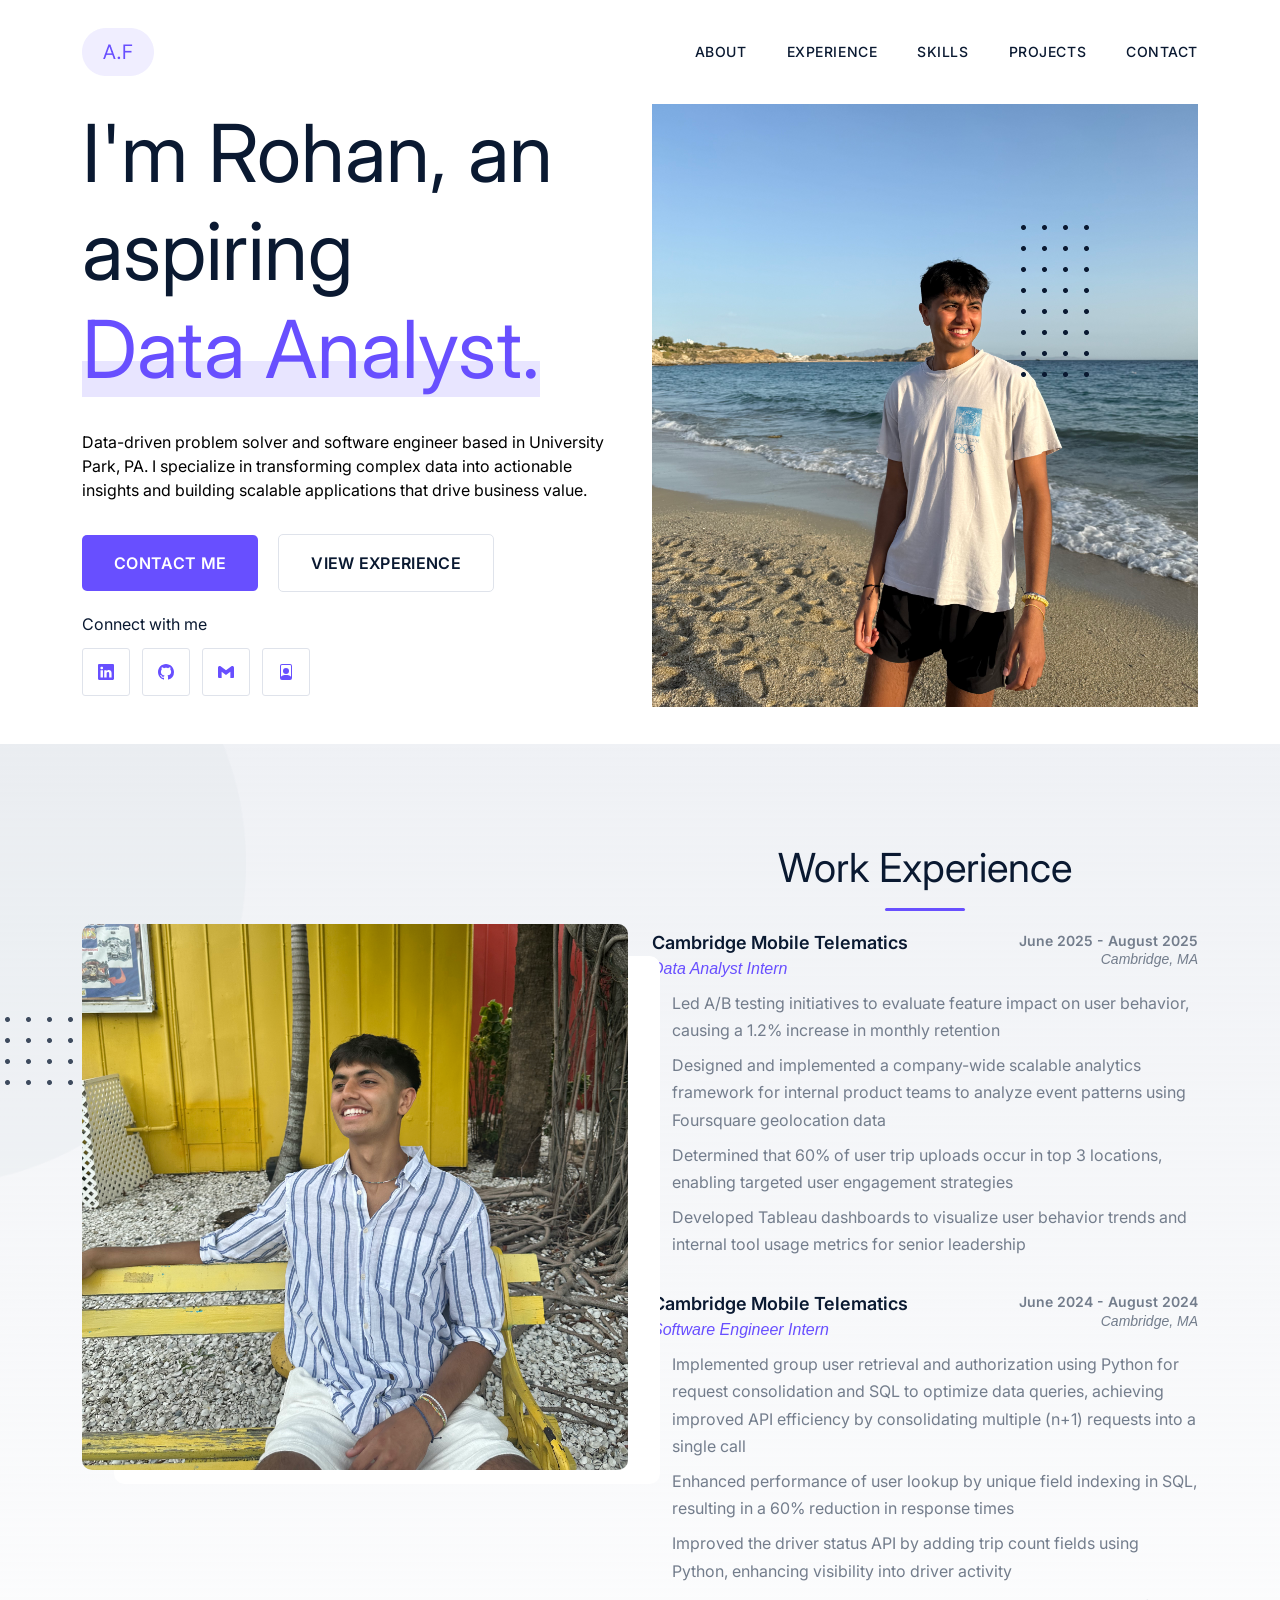
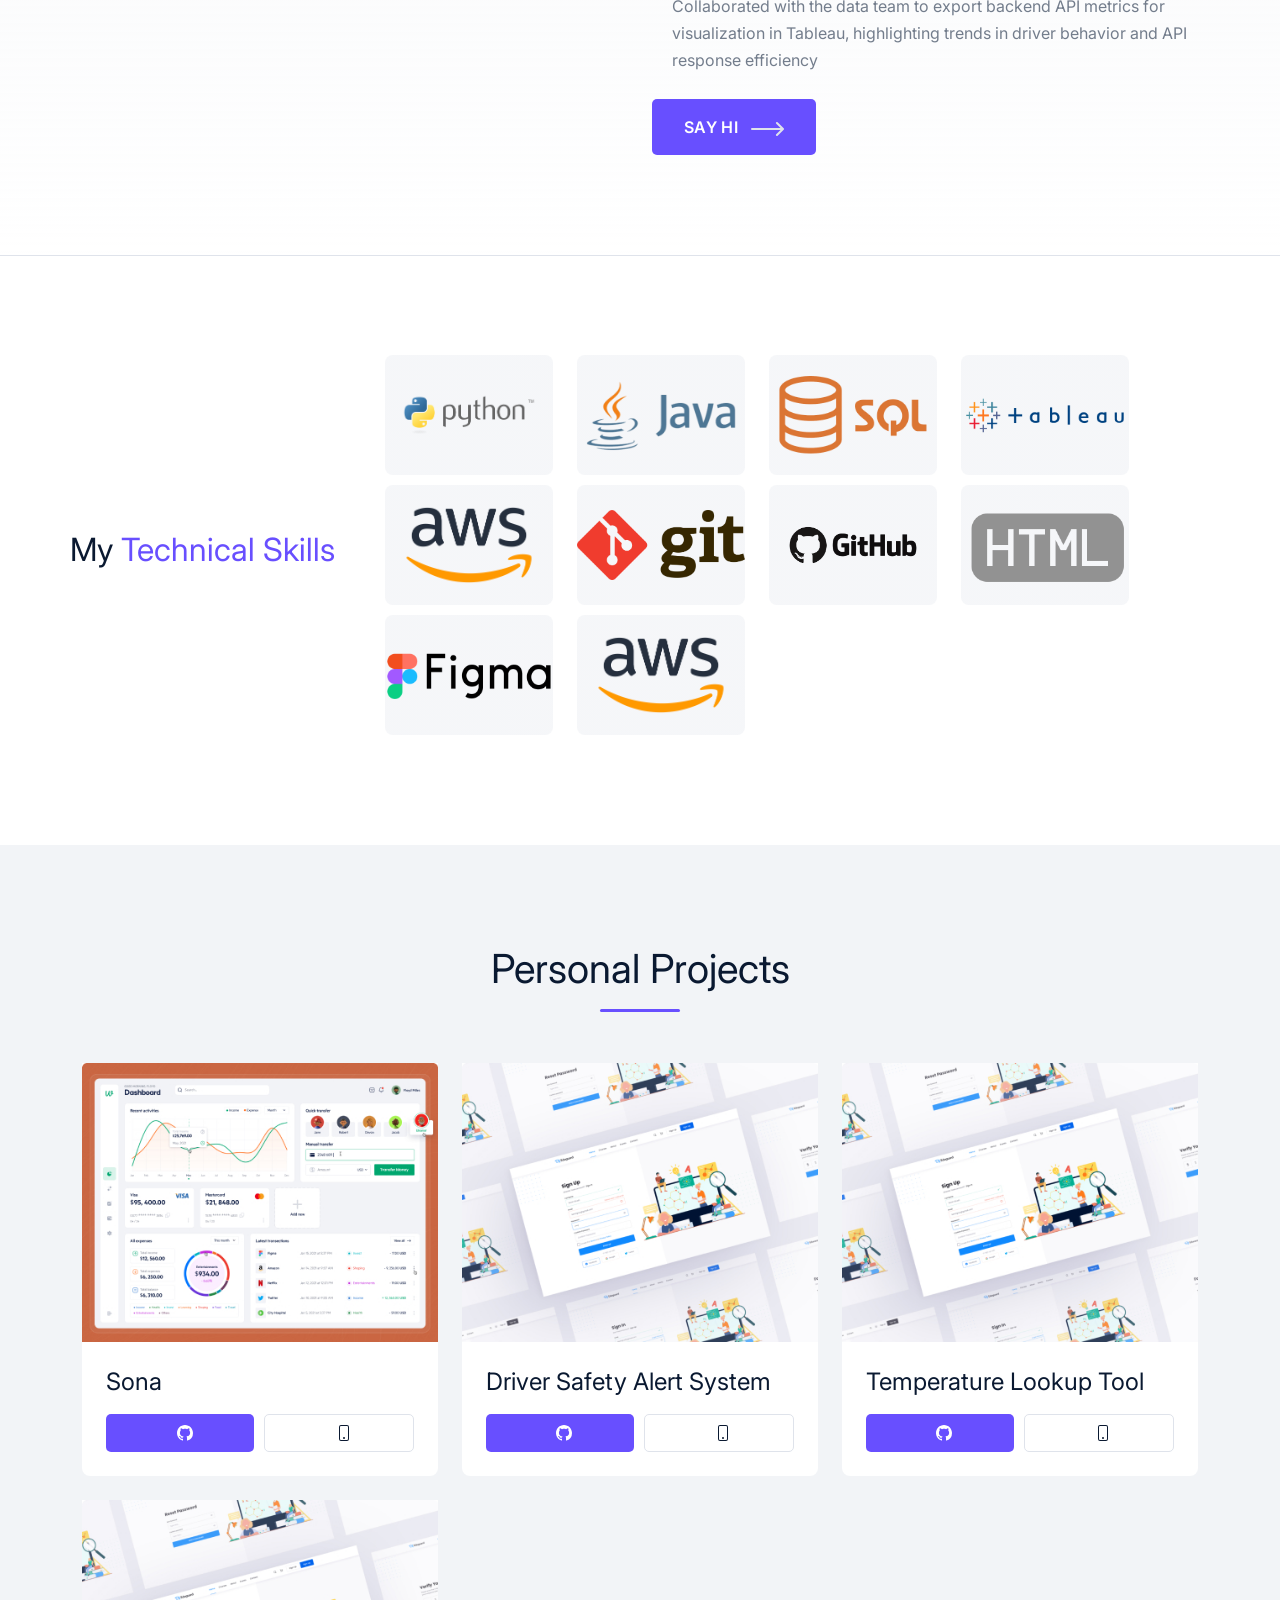
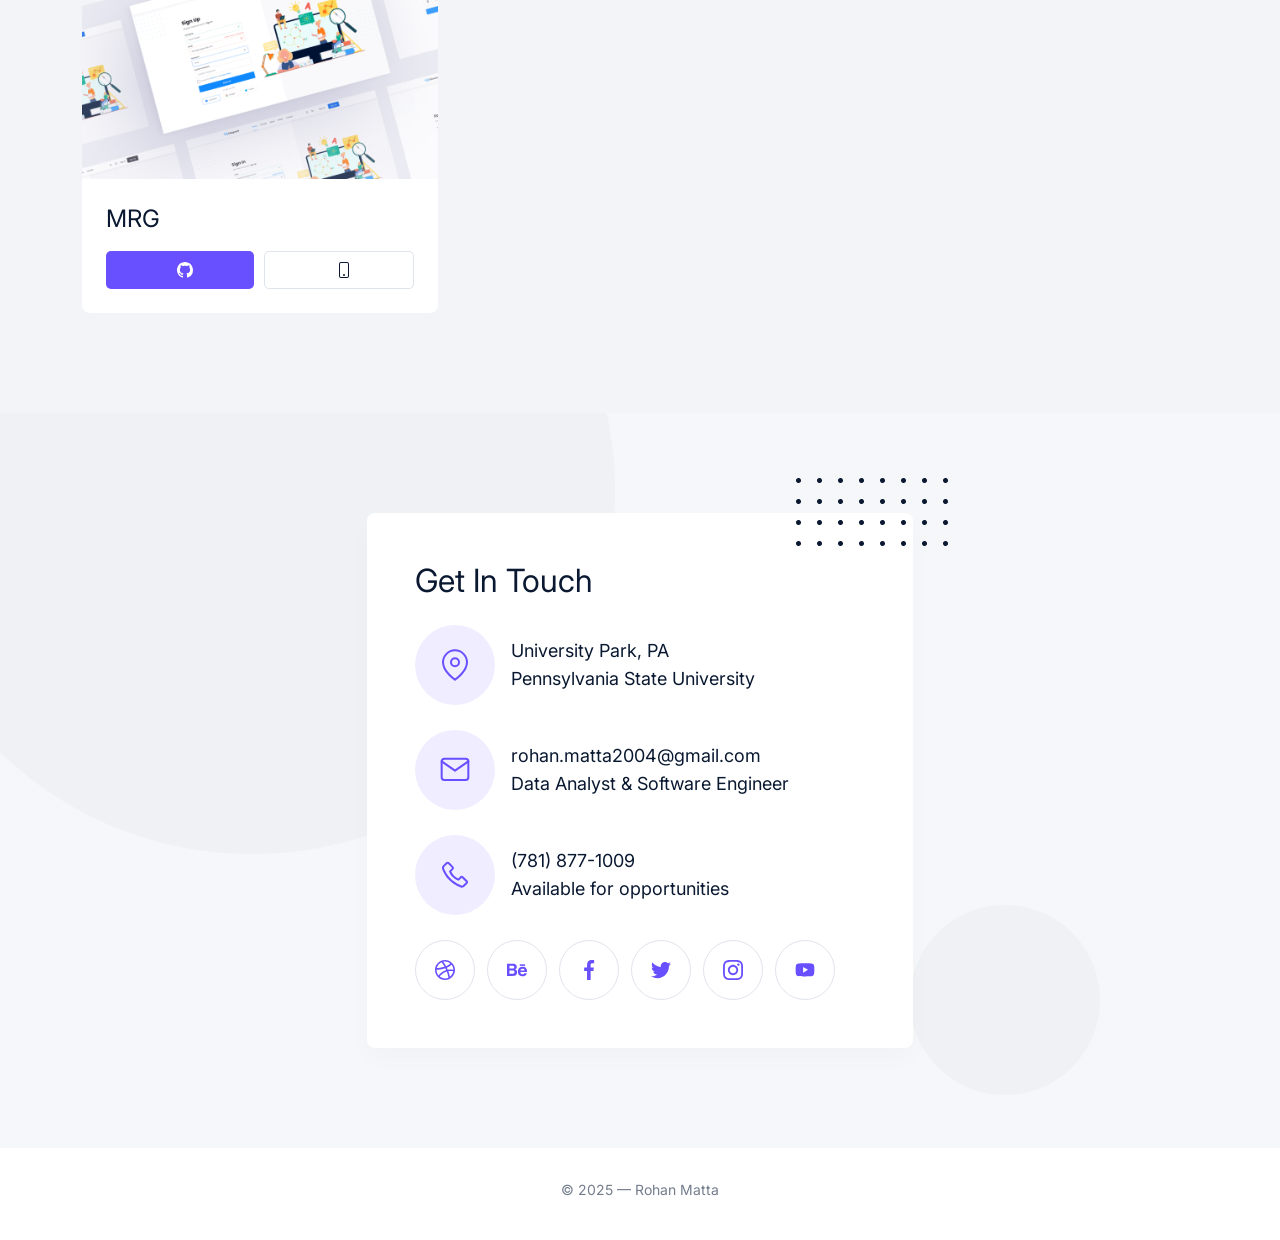
==== commit 38b32948: "headers" ====
--- a/index.html
+++ b/index.html
@@ -17,10 +17,11 @@
                </a>
                <div class="header-content-menu">
                    <ul>
-                       <li><a href="#">About</a></li>
-                       <li><a href="#">Services</a></li>
-                       <li><a href="#">Works</a></li>
-                       <li><a href="#">Contact</a></li>
+                       <li><a href="#banner">About</a></li>
+                       <li><a href="#experience">Experience</a></li>
+                       <li><a href="#skills">Skills</a></li>
+                       <li><a href="#projects">Projects</a></li>
+                       <li><a href="#contact">Contact</a></li>
                    </ul>
                </div>
            </div>
@@ -30,15 +31,15 @@
 
 
    <!-- Banner Section Starts Here-->
-   <section class="banner">
+   <section class="banner" id="banner">
     <div class="container">
         <div class="banner-content">
             <div class="row">
                 <div class="col-lg-6 order-2 order-lg-0">
                     <div class="banner-content-left">
-                        <h3 class="font-xl">Hello, I'm Rohan, an aspiring
-                            <span>Data Analyst.</span>
-                        </h3>
+                                                 <h3 class="font-xl">I'm Rohan, an aspiring<br>
+                             <span>Data Analyst.</span>
+                         </h3>
                         <p>Data-driven problem solver and software engineer based in University Park, PA. I specialize in transforming complex data into actionable insights and building scalable applications that drive business value.</p>
                             <a href="#" class="btn btn--primary">
                                 Contact Me
@@ -99,7 +100,7 @@
 
 
    <!-- About Section Starts Here-->
-   <section class="about">
+   <section class="about" id="about">
        <div class="container">
           <div class="about-content">
               <div class="row">
@@ -114,9 +115,9 @@
                   <div class="col-lg-6 col-sm-12">
                     <div class="about-content-right">
                         <!-- <h3 class="font-md">Work Experience</h3> -->
-                                                 <h4 class="font-sm" style="text-align: center; margin-bottom: 40px; position: relative;">Work Experience
-                             <div class="deep-dot"></div>
-                         </h4>
+                                                                         <h4 class="font-sm" id="experience" style="text-align: center; margin-bottom: 40px; position: relative;">Work Experience
+                            <div class="deep-dot"></div>
+                        </h4>
                         <div style="margin-bottom: 35px;">
                             <div style="display: flex; justify-content: space-between; align-items: flex-start; margin-bottom: 12px;">
                                 <div style="flex: 1;">
@@ -169,7 +170,7 @@
    </section>
    <!-- About Section Ends Here-->
    <!-- Skills Section Starts Here-->
-   <section class="company">
+   <section class="company" id="skills">
     <div class="container">   
         <div class="company-content">
             <div class="row align-items-center ">
@@ -253,7 +254,7 @@
 
 
    <!-- Project Section Starts Here-->
-    <section class="project">
+    <section class="project" id="projects">
         <div class="container">
             <h4 class="font-sm">Personal Projects
                 <div class="deep-dot"></div>
@@ -305,29 +306,7 @@
                         </div>
                     </div>
                 </div>
-                <div class="col-lg-4 col-md-6 col-sm-12 project-content">
-                    <div class="project-work">
-                        <div class="project-work-image">
-                            <img src="images/project-img-3.jpg" alt="">
-                        </div>
-                        <div class="project-work-text">
-                            <h5 class="font-mini"><a href="#">Huma Marketing Agency</a></h5>
-                            <div style="display: flex; gap: 10px; margin-top: 15px; width: 100%;">
-                                <a href="#" class="btn btn--primary" style="padding: 10px; text-decoration: none; flex: 1; display: flex; justify-content: center; align-items: center;">
-                                    <svg xmlns="http://www.w3.org/2000/svg" width="16" height="16" fill="currentColor" class="bi bi-github" viewBox="0 0 16 16">
-                                        <path d="M8 0C3.58 0 0 3.58 0 8c0 3.54 2.29 6.53 5.47 7.59.4.07.55-.17.55-.38 0-.19-.01-.82-.01-1.49-2.01.37-2.53-.49-2.69-.94-.09-.23-.48-.94-.82-1.13-.28-.15-.68-.52-.01-.53.63-.01 1.08.58 1.23.82.72 1.21 1.87.87 2.33.66.07-.52.28-.87.51-1.07-1.78-.2-3.64-.89-3.64-3.95 0-.87.31-1.59.82-2.15-.08-.2-.36-1.02.08-2.12 0 0 .67-.21 2.2.82.64-.18 1.32-.27 2-.27s1.36.09 2 .27c1.53-1.04 2.2-.82 2.2-.82.44 1.1.16 1.92.08 2.12.51.56.82 1.27.82 2.15 0 3.07-1.87 3.75-3.65 3.95.29.25.54.73.54 1.48 0 1.07-.01 1.93-.01 2.2 0 .21.15.46.55.38A8.01 8.01 0 0 0 16 8c0-4.42-3.58-8-8-8"/>
-                                    </svg>
-                                </a>
-                                <a href="#" class="btn btn--secondary" style="padding: 10px; text-decoration: none; flex: 1; display: flex; justify-content: center; align-items: center;">
-                                    <svg xmlns="http://www.w3.org/2000/svg" width="16" height="16" fill="currentColor" class="bi bi-phone" viewBox="0 0 16 16">
-                                        <path d="M11 1a1 1 0 0 1 1 1v12a1 1 0 0 1-1 1H5a1 1 0 0 1-1-1V2a1 1 0 0 1 1-1zM5 0a2 2 0 0 0-2 2v12a2 2 0 0 0 2 2h6a2 2 0 0 0 2-2V2a2 2 0 0 0-2-2z"/>
-                                        <path d="M8 14a1 1 0 1 0 0-2 1 1 0 0 0 0 2"/>
-                                    </svg>
-                                </a>
-                            </div>
-                        </div>
-                    </div>
-                </div>
+
                 <div class="col-lg-4 col-md-6 col-sm-12 project-content">
                     <div class="project-work">
                         <div class="project-work-image">
@@ -351,29 +330,7 @@
                         </div>
                     </div>
                 </div>
-                <div class="col-lg-4 col-md-6 col-sm-12 project-content">
-                    <div class="project-work">
-                        <div class="project-work-image">
-                            <img src="images/project-img-1.jpg" alt="">
-                        </div>
-                        <div class="project-work-text">
-                            <h5 class="font-mini"><a href="#">Grocery Guide AI App</a></h5>
-                            <div style="display: flex; gap: 10px; margin-top: 15px; width: 100%;">
-                                <a href="#" class="btn btn--primary" style="padding: 10px; text-decoration: none; flex: 1; display: flex; justify-content: center; align-items: center;">
-                                    <svg xmlns="http://www.w3.org/2000/svg" width="16" height="16" fill="currentColor" class="bi bi-github" viewBox="0 0 16 16">
-                                        <path d="M8 0C3.58 0 0 3.58 0 8c0 3.54 2.29 6.53 5.47 7.59.4.07.55-.17.55-.38 0-.19-.01-.82-.01-1.49-2.01.37-2.53-.49-2.69-.94-.09-.23-.48-.94-.82-1.13-.28-.15-.68-.52-.01-.53.63-.01 1.08.58 1.23.82.72 1.21 1.87.87 2.33.66.07-.52.28-.87.51-1.07-1.78-.2-3.64-.89-3.64-3.95 0-.87.31-1.59.82-2.15-.08-.2-.36-1.02.08-2.12 0 0 .67-.21 2.2.82.64-.18 1.32-.27 2-.27s1.36.09 2 .27c1.53-1.04 2.2-.82 2.2-.82.44 1.1.16 1.92.08 2.12.51.56.82 1.27.82 2.15 0 3.07-1.87 3.75-3.65 3.95.29.25.54.73.54 1.48 0 1.07-.01 1.93-.01 2.2 0 .21.15.46.55.38A8.01 8.01 0 0 0 16 8c0-4.42-3.58-8-8-8"/>
-                                    </svg>
-                                </a>
-                                <a href="#" class="btn btn--secondary" style="padding: 10px; text-decoration: none; flex: 1; display: flex; justify-content: center; align-items: center;">
-                                    <svg xmlns="http://www.w3.org/2000/svg" width="16" height="16" fill="currentColor" class="bi bi-phone" viewBox="0 0 16 16">
-                                        <path d="M11 1a1 1 0 0 1 1 1v12a1 1 0 0 1-1 1H5a1 1 0 0 1-1-1V2a1 1 0 0 1 1-1zM5 0a2 2 0 0 0-2 2v12a2 2 0 0 0 2 2h6a2 2 0 0 0 2-2V2a2 2 0 0 0-2-2z"/>
-                                        <path d="M8 14a1 1 0 1 0 0-2 1 1 0 0 0 0 2"/>
-                                    </svg>
-                                </a>
-                            </div>
-                        </div>
-                    </div>
-                </div>
+
                 <div class="col-lg-4 col-md-6 col-sm-12 ">
                     <div class="project-work">
                         <div class="project-work-image">
@@ -430,10 +387,10 @@
 
 
    <!-- Contacts  Section Starts Here-->
-   <section class="contact">
+   <section class="contact" id="contact">
        <div class="container">
-           <div class="row">
-               <div class="col-lg-6">
+           <div class="row justify-content-center">
+               <!-- <div class="col-lg-6">
                  <div class="contact-area-info">
                      <h3 class="font-xs">Let me know here.</h3>
                      <div class="contact-form">
@@ -454,7 +411,7 @@
                          </form>
                      </div>
                  </div>  
-               </div>
+               </div> -->
                <div class="col-lg-6">
                    <div class="contact-area-location">
                        <h3 class="font-xs">Get In Touch</h3>
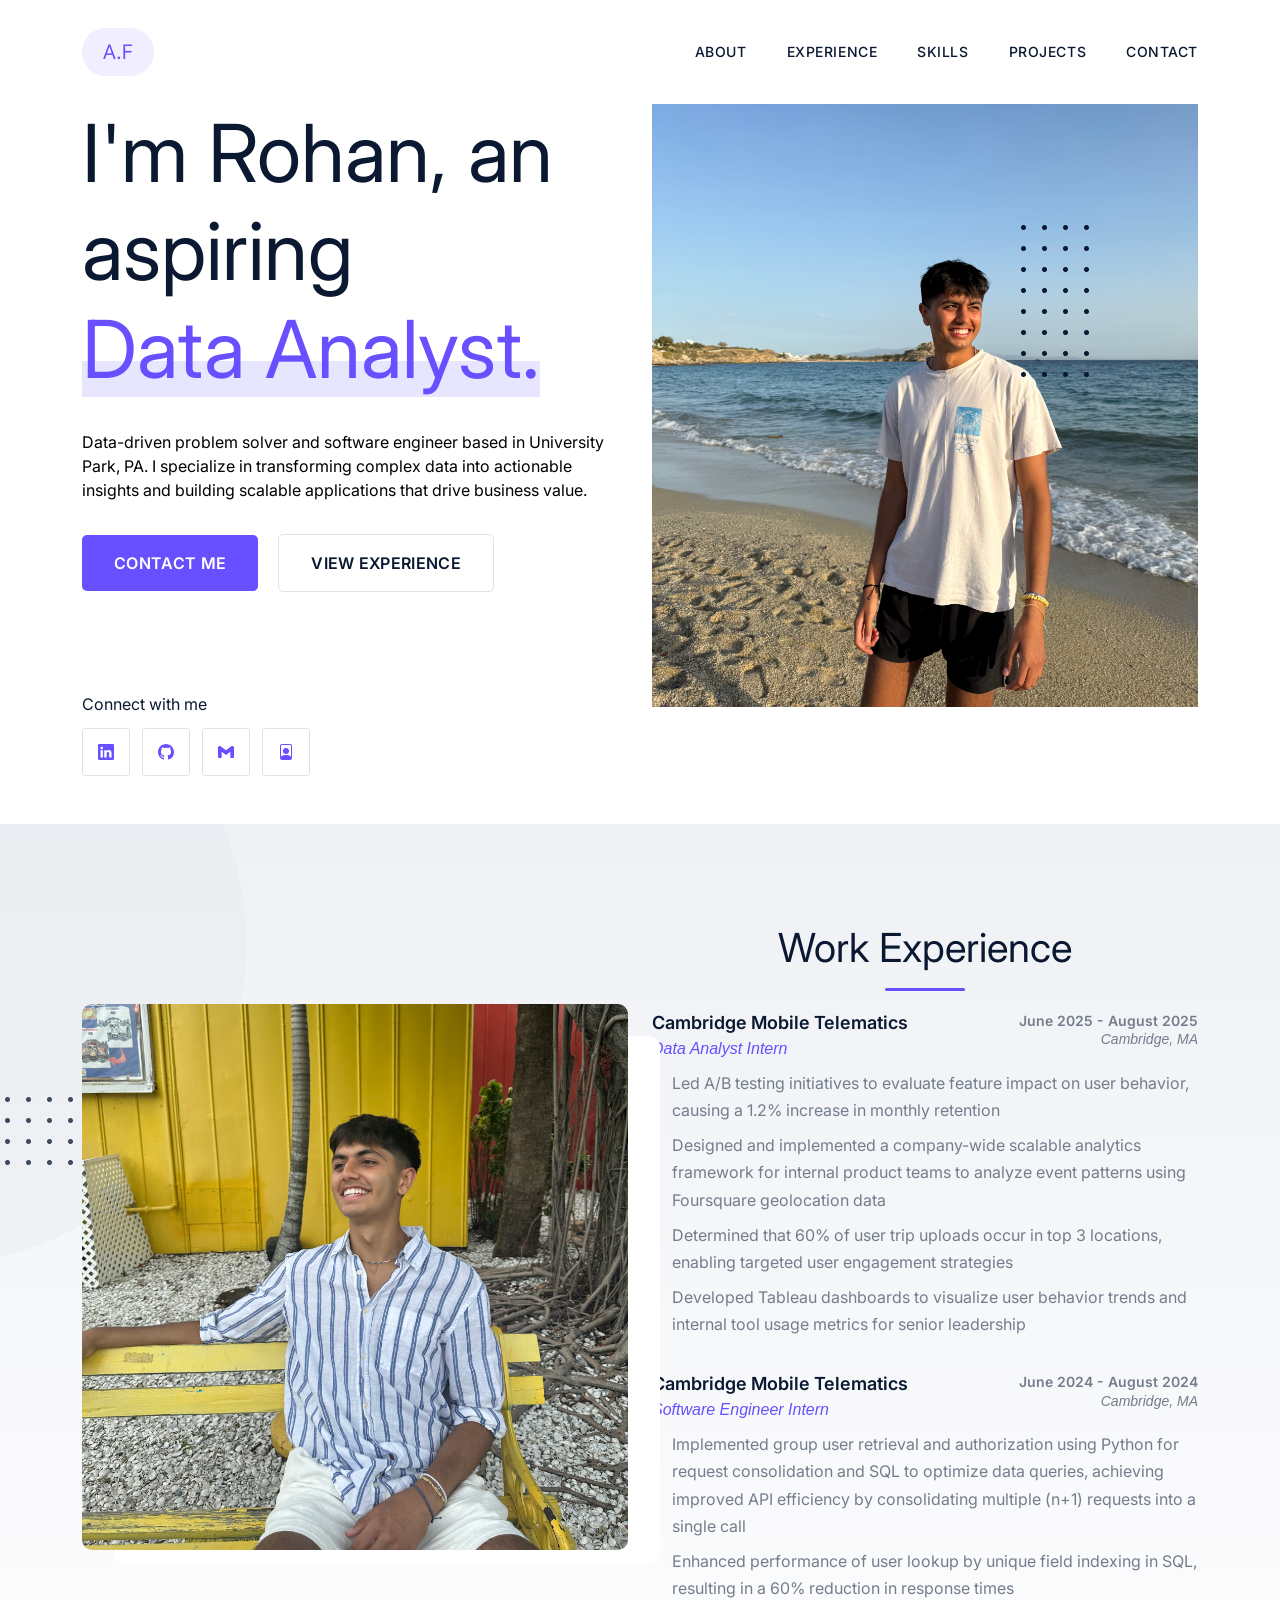
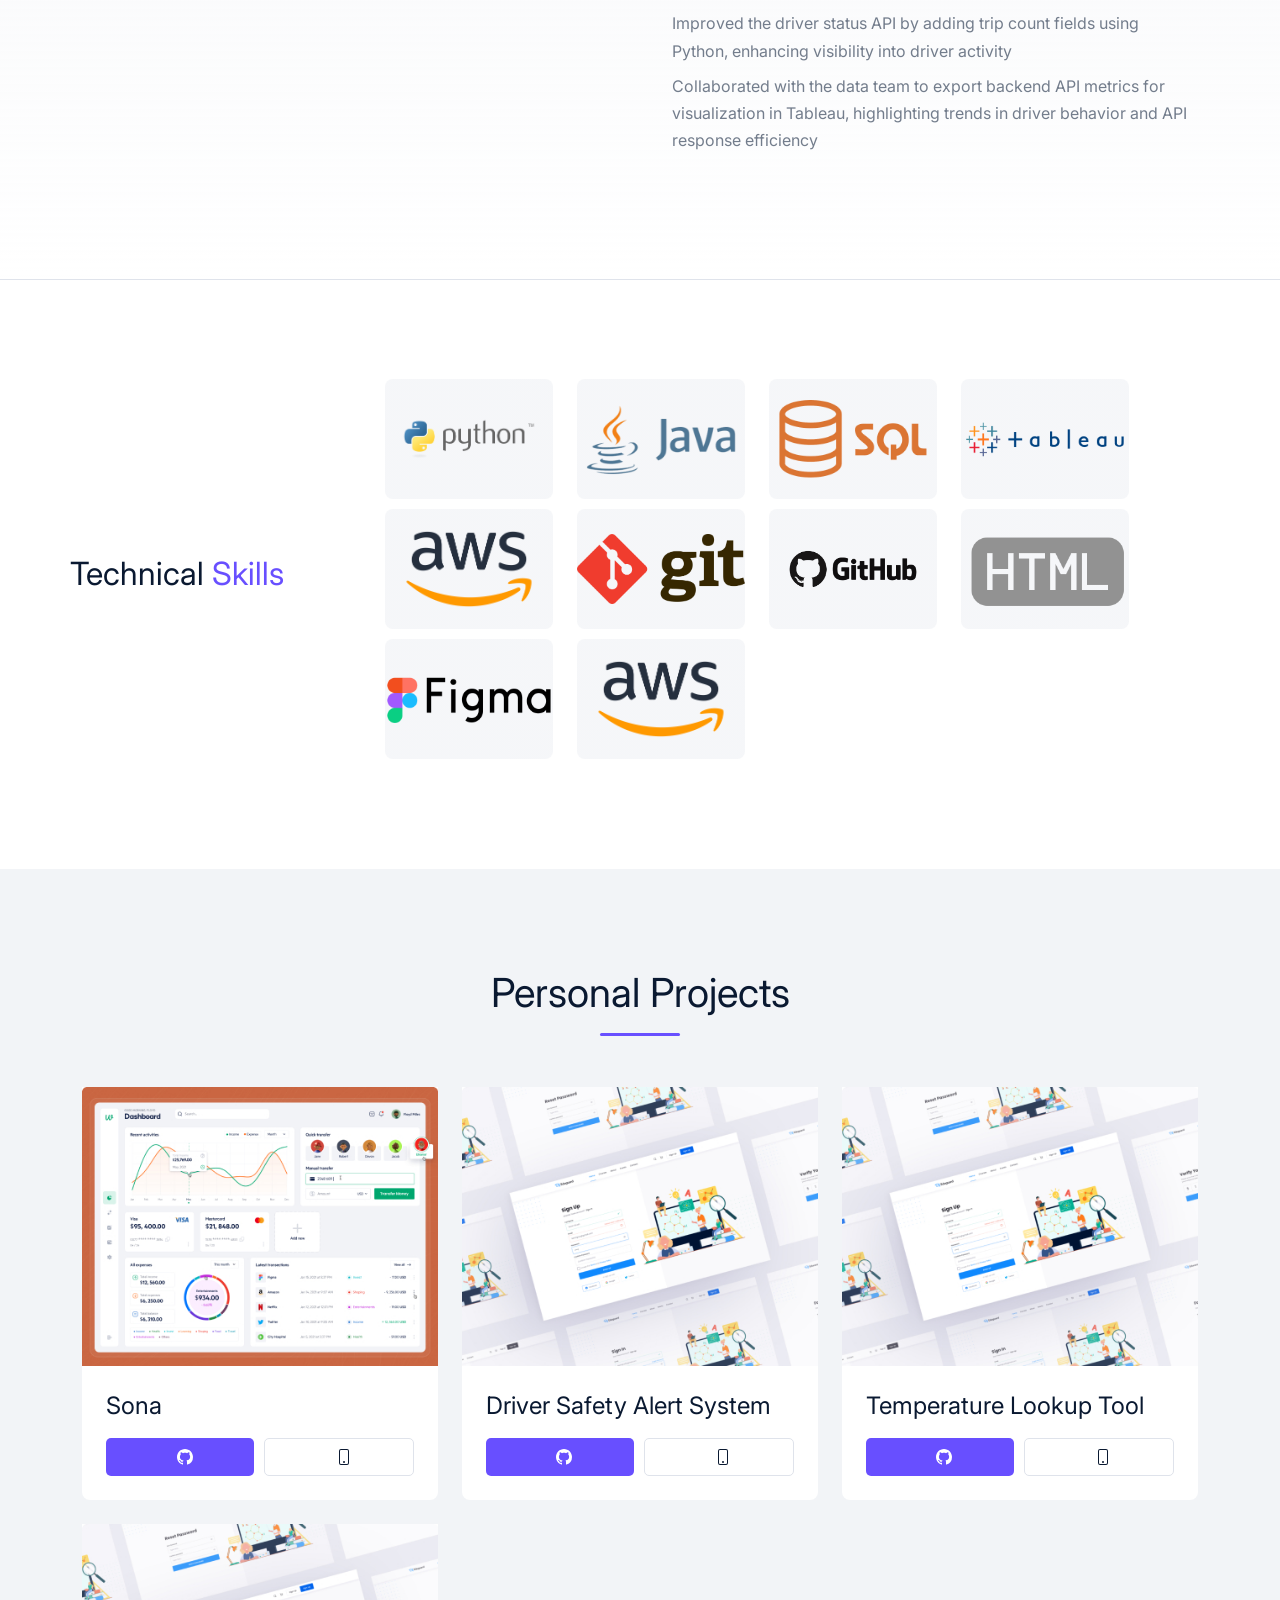
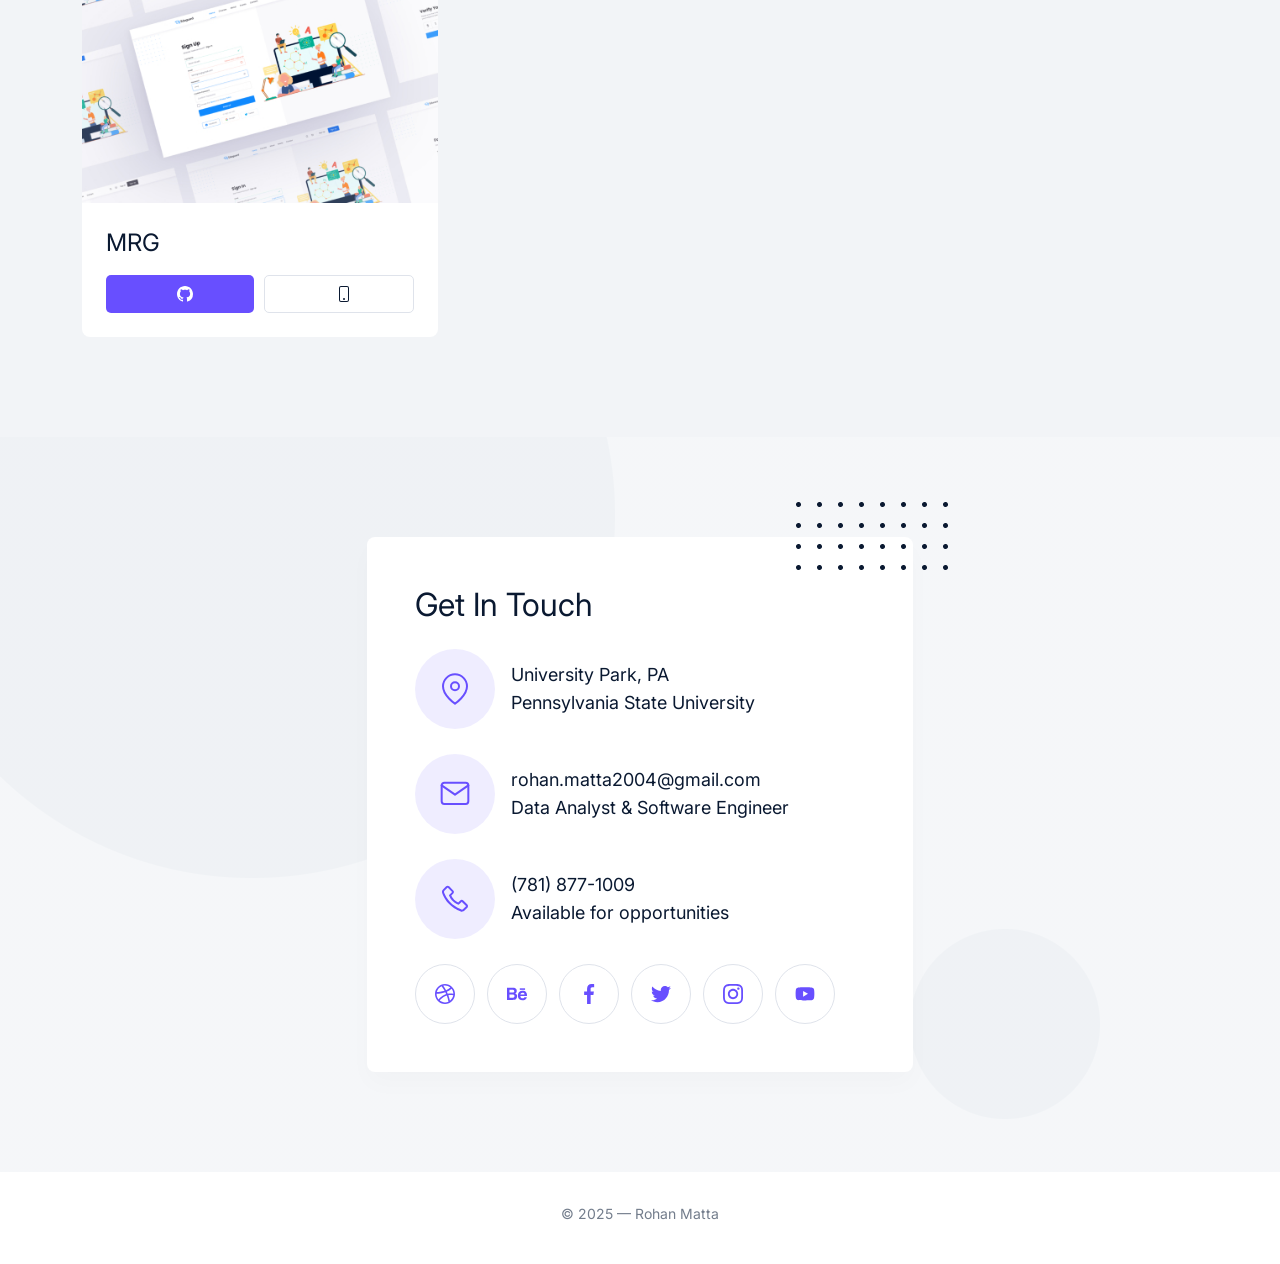
==== commit b5f8d262: "Update navigation buttons and remove say hi button" ====
--- a/index.html
+++ b/index.html
@@ -41,13 +41,13 @@
                              <span>Data Analyst.</span>
                          </h3>
                         <p>Data-driven problem solver and software engineer based in University Park, PA. I specialize in transforming complex data into actionable insights and building scalable applications that drive business value.</p>
-                            <a href="#" class="btn btn--primary">
+                            <a href="#contact" class="btn btn--primary">
                                 Contact Me
                             </a>
-                            <a href="#" class="btn btn--secondary">
+                            <a href="#experience" class="btn btn--secondary">
                                 View Experience
                             </a>  
-                            <div class="follow-content" style="margin-top: 20px;">
+                            <div class="follow-content" style="margin-top: 100px;">
                                 <span>Connect with me</span>
                                 <div class="follow-content-social">
                                     <a href="https://linkedin.com/in/rohan-matta" class="social social-square">
@@ -155,13 +155,7 @@
                                 <li style="margin-bottom: 8px;">Collaborated with the data team to export backend API metrics for visualization in Tableau, highlighting trends in driver behavior and API response efficiency</li>
                             </ul>
                         </div>
-                        <a href="#" class="btn btn--primary">
-                          say hi             
-                          <svg width="33" height="24" viewBox="0 0 33 24" fill="none" xmlns="http://www.w3.org/2000/svg">
-                          <path d="M31 12.025H1" stroke="#DFE3EB" stroke-width="2" stroke-linecap="round" stroke-linejoin="round"></path>
-                          <path d="M25.9502 6.00006L32.0002 12.0241L25.9502 18.0491" stroke="#DFE3EB" stroke-width="2" stroke-linecap="round" stroke-linejoin="round"></path>
-                          </svg>    
-                      </a>
+
                     </div>
                   </div>
               </div>
@@ -178,8 +172,8 @@
                     <div class="company-content-text">
 
                         <h3 class="font-xs">
-                            My
-                            <span>Technical Skills</span>
+                            Technical
+                            <span>Skills</span>
                         </h3> 
                     </div>
                 </div>
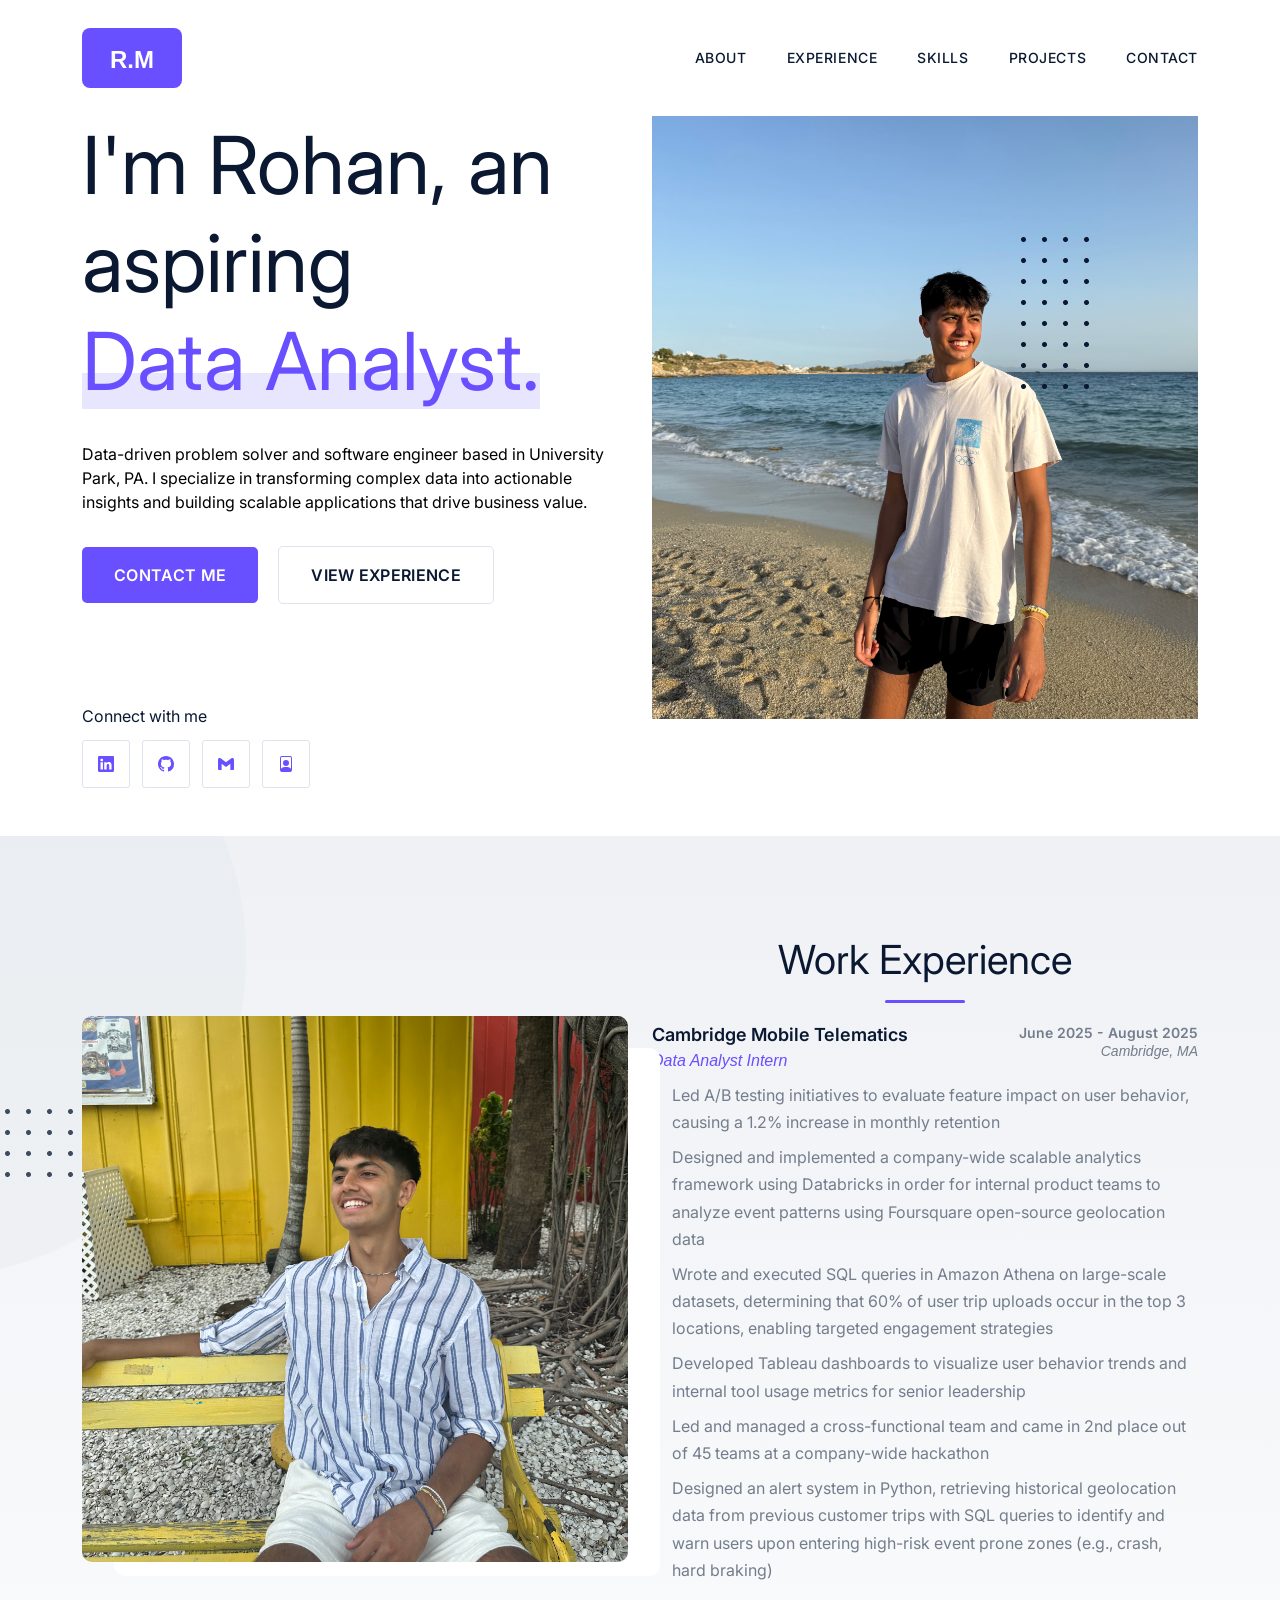
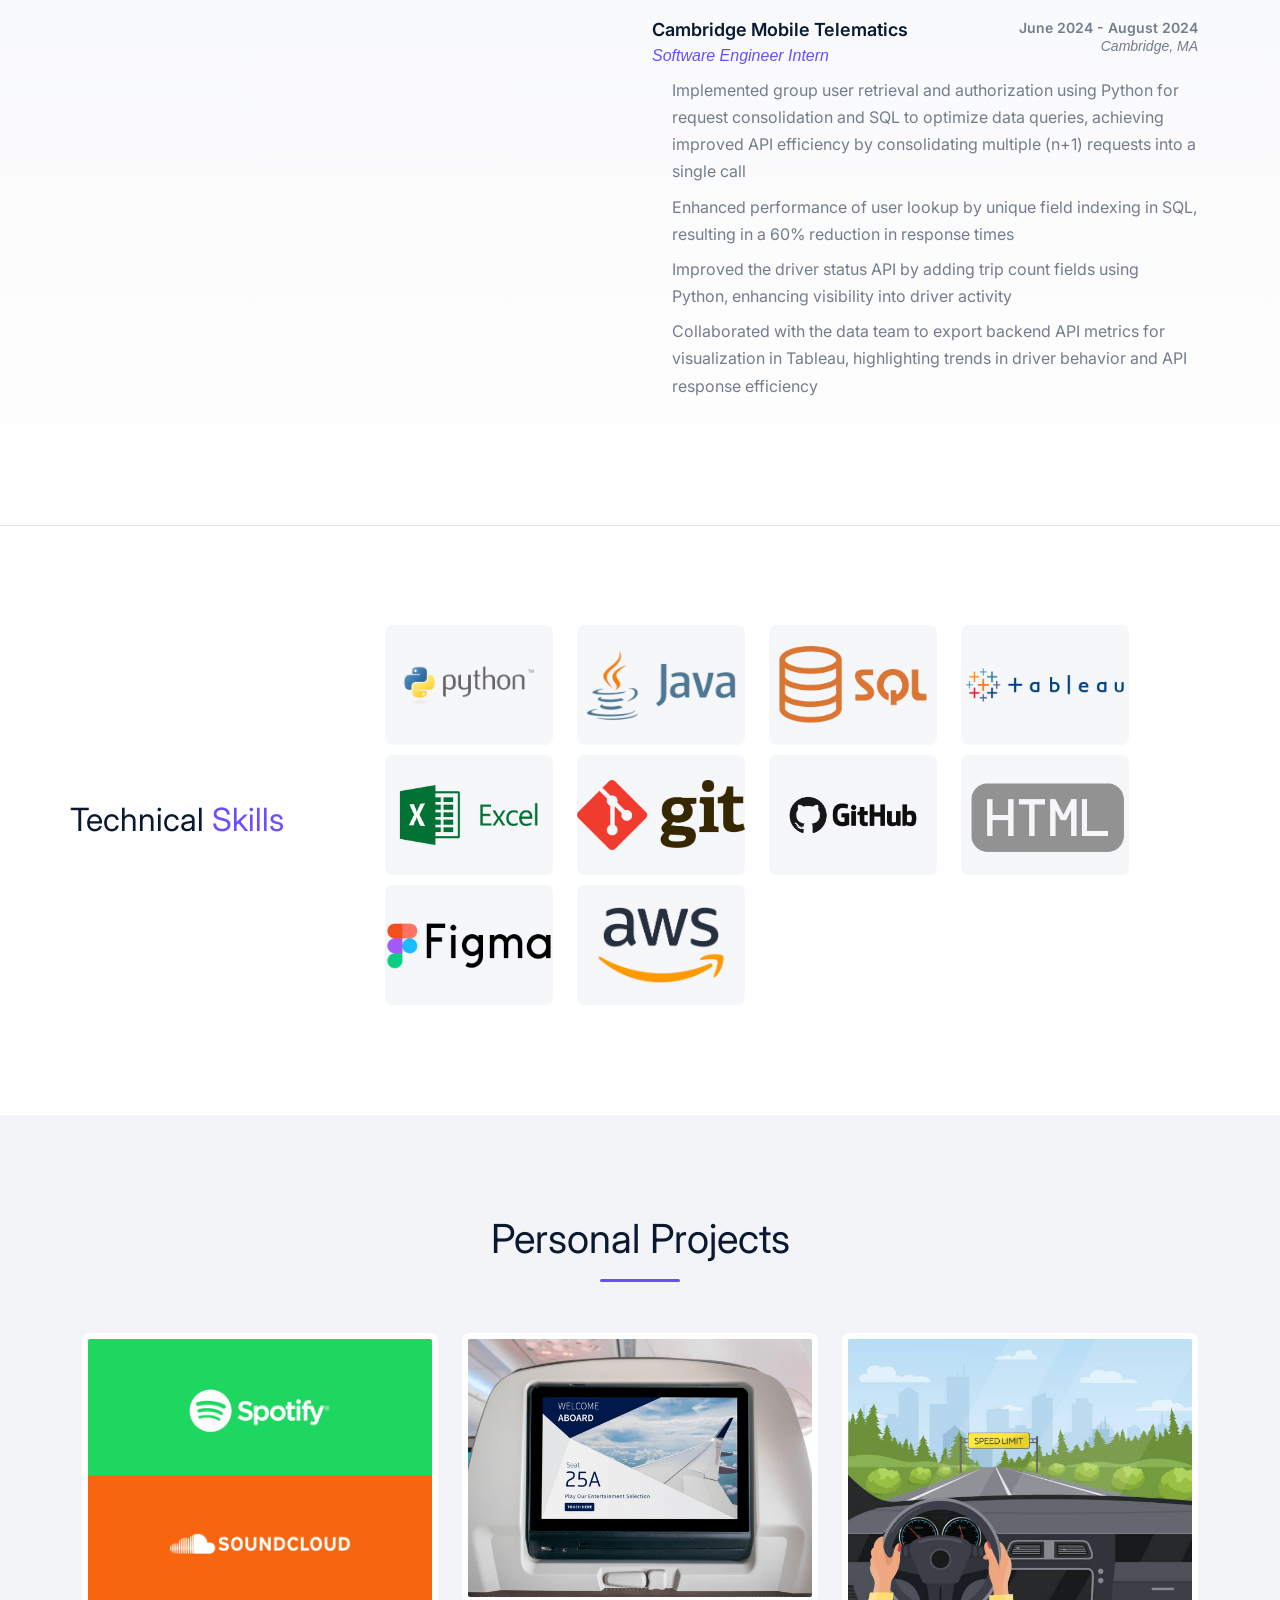
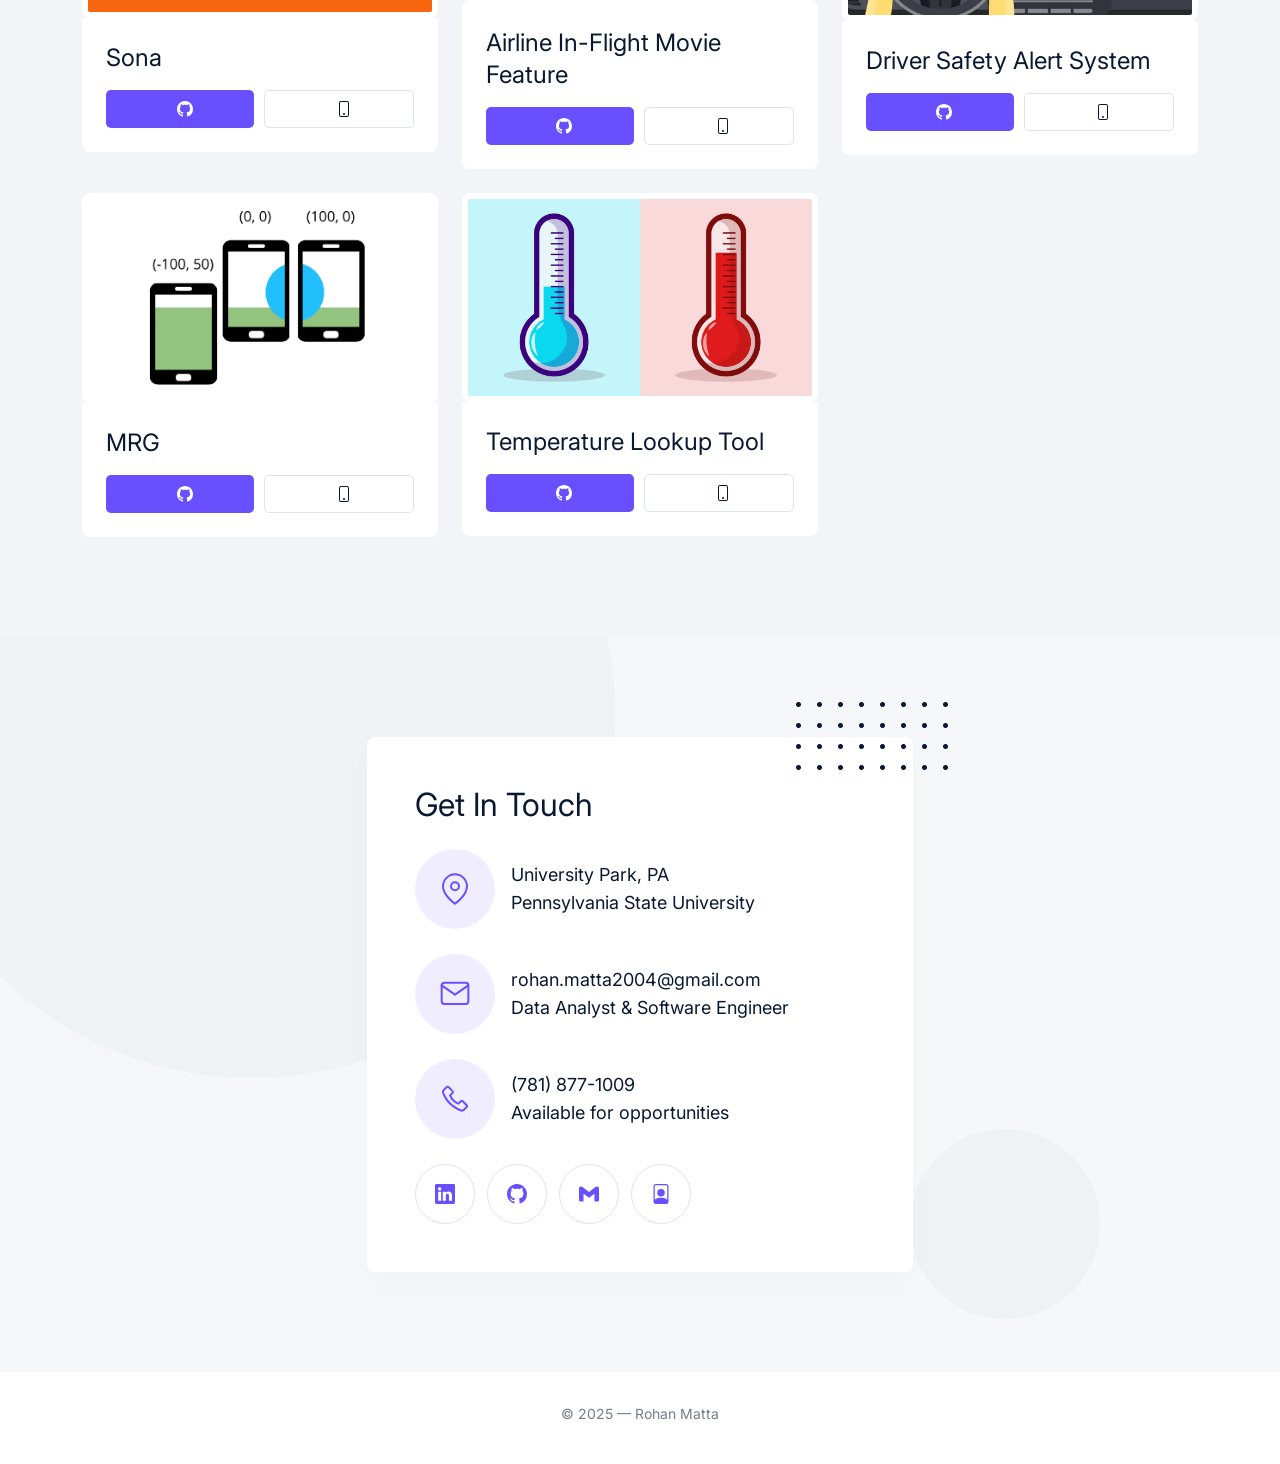
==== commit 0ef65c54: "fixed stuff" ====
--- a/index.html
+++ b/index.html
@@ -13,7 +13,10 @@
        <div class="container">
            <div class="header-content">
                <a href="#" class="logo">
-                   <img src="images/logo.png" alt="logo">
+                   <svg width="100" height="60" viewBox="0 0 100 60" xmlns="http://www.w3.org/2000/svg">
+                       <rect width="100" height="60" rx="8" fill="#684FFF"/>
+                       <text x="50" y="40" font-family="Arial, sans-serif" font-size="24" font-weight="bold" fill="white" text-anchor="middle">R.M</text>
+                   </svg>
                </a>
                <div class="header-content-menu">
                    <ul>
@@ -131,9 +134,11 @@
                             </div>
                             <ul style="color: #737D8C; padding-left: 20px; margin: 0; line-height: 1.7; list-style-type: disc;">
                                 <li style="margin-bottom: 8px;">Led A/B testing initiatives to evaluate feature impact on user behavior, causing a 1.2% increase in monthly retention</li>
-                                <li style="margin-bottom: 8px;">Designed and implemented a company-wide scalable analytics framework for internal product teams to analyze event patterns using Foursquare geolocation data</li>
-                                <li style="margin-bottom: 8px;">Determined that 60% of user trip uploads occur in top 3 locations, enabling targeted user engagement strategies</li>
+                                <li style="margin-bottom: 8px;">Designed and implemented a company-wide scalable analytics framework using Databricks in order for internal product teams to analyze event patterns using Foursquare open-source geolocation data</li>
+                                <li style="margin-bottom: 8px;">Wrote and executed SQL queries in Amazon Athena on large-scale datasets, determining that 60% of user trip uploads occur in the top 3 locations, enabling targeted engagement strategies</li>
                                 <li style="margin-bottom: 8px;">Developed Tableau dashboards to visualize user behavior trends and internal tool usage metrics for senior leadership</li>
+                                <li style="margin-bottom: 8px;">Led and managed a cross-functional team and came in 2nd place out of 45 teams at a company-wide hackathon</li>
+                                <li style="margin-bottom: 8px;">Designed an alert system in Python, retrieving historical geolocation data from previous customer trips with SQL queries to identify and warn users upon entering high-risk event prone zones (e.g., crash, hard braking)</li>
                             </ul>
                         </div>
 
@@ -201,7 +206,7 @@
                         </div> 
                         <div class="social-img-icon"> 
                             <a href="#" class="aws skills">                                 
-                                <img src="images/aws.png" alt="aws">            
+                                <img src="images/msexcel.png" alt="aws">            
                              </a> 
                         </div> 
                         <div class="social-img-icon"> 
@@ -257,7 +262,7 @@
                 <div class="col-lg-4 col-md-6 col-sm-12 project-content">
                  <div class="project-work">
                      <div class="project-work-image">
-                         <img src="images/project-img-1.jpg" alt="">
+                         <img src="images/spotifysoundcloud.png" alt="" style="border: 6px solid white; border-radius: 8px;">
                      </div>
                      <div class="project-work-text">
                          <h5 class="font-mini"><a href="#">Sona</a></h5>
@@ -280,10 +285,10 @@
                 <div class="col-lg-4 col-md-6 col-sm-12 project-content">
                     <div class="project-work">
                         <div class="project-work-image">
-                            <img src="images/project-img-2.jpg" alt="">
+                            <img src="images/united.png" alt="" style="border: 6px solid white; border-radius: 8px;">
                         </div>
                         <div class="project-work-text">
-                            <h5 class="font-mini"><a href="#">Driver Safety Alert System</a></h5>
+                            <h5 class="font-mini"><a href="#">Airline In-Flight Movie Feature</a></h5>
                             <div style="display: flex; gap: 10px; margin-top: 15px; width: 100%;">
                                 <a href="#" class="btn btn--primary" style="padding: 10px; text-decoration: none; flex: 1; display: flex; justify-content: center; align-items: center;">
                                     <svg xmlns="http://www.w3.org/2000/svg" width="16" height="16" fill="currentColor" class="bi bi-github" viewBox="0 0 16 16">
@@ -302,12 +307,36 @@
                 </div>
 
                 <div class="col-lg-4 col-md-6 col-sm-12 project-content">
+                   <div class="project-work">
+                       <div class="project-work-image">
+                           <img src="images/driver.jpg" alt="" style="border: 6px solid white; border-radius: 8px;">
+                       </div>
+                       <div class="project-work-text">
+                           <h5 class="font-mini"><a href="#">Driver Safety Alert System</a></h5>
+                           <div style="display: flex; gap: 10px; margin-top: 15px; width: 100%;">
+                               <a href="#" class="btn btn--primary" style="padding: 10px; text-decoration: none; flex: 1; display: flex; justify-content: center; align-items: center;">
+                                   <svg xmlns="http://www.w3.org/2000/svg" width="16" height="16" fill="currentColor" class="bi bi-github" viewBox="0 0 16 16">
+                                       <path d="M8 0C3.58 0 0 3.58 0 8c0 3.54 2.29 6.53 5.47 7.59.4.07.55-.17.55-.38 0-.19-.01-.82-.01-1.49-2.01.37-2.53-.49-2.69-.94-.09-.23-.48-.94-.82-1.13-.28-.15-.68-.52-.01-.53.63-.01 1.08.58 1.23.82.72 1.21 1.87.87 2.33.66.07-.52.28-.87.51-1.07-1.78-.2-3.64-.89-3.64-3.95 0-.87.31-1.59.82-2.15-.08-.2-.36-1.02.08-2.12 0 0 .67-.21 2.2.82.64-.18 1.32-.27 2-.27s1.36.09 2 .27c1.53-1.04 2.2-.82 2.2-.82.44 1.1.16 1.92.08 2.12.51.56.82 1.27.82 2.15 0 3.07-1.87 3.75-3.65 3.95.29.25.54.73.54 1.48 0 1.07-.01 1.93-.01 2.2 0 .21.15.46.55.38A8.01 8.01 0 0 0 16 8c0-4.42-3.58-8-8-8"/>
+                                   </svg>
+                               </a>
+                               <a href="#" class="btn btn--secondary" style="padding: 10px; text-decoration: none; flex: 1; display: flex; justify-content: center; align-items: center;">
+                                   <svg xmlns="http://www.w3.org/2000/svg" width="16" height="16" fill="currentColor" class="bi bi-phone" viewBox="0 0 16 16">
+                                       <path d="M11 1a1 1 0 0 1 1 1v12a1 1 0 0 1-1 1H5a1 1 0 0 1-1-1V2a1 1 0 0 1 1-1zM5 0a2 2 0 0 0-2 2v12a2 2 0 0 0 2 2h6a2 2 0 0 0 2-2V2a2 2 0 0 0-2-2z"/>
+                                       <path d="M8 14a1 1 0 1 0 0-2 1 1 0 0 0 0 2"/>
+                                   </svg>
+                               </a>
+                           </div>
+                       </div>
+                   </div>
+               </div>
+
+                <div class="col-lg-4 col-md-6 col-sm-12 ">
                     <div class="project-work">
                         <div class="project-work-image">
-                            <img src="images/project-img-2.jpg" alt="">
+                            <img src="images/merge.png" alt="" style="border: 6px solid white; border-radius: 8px;">
                         </div>
                         <div class="project-work-text">
-                            <h5 class="font-mini"><a href="#">Temperature Lookup Tool</a></h5>
+                            <h5 class="font-mini"><a href="#">MRG</a></h5>
                             <div style="display: flex; gap: 10px; margin-top: 15px; width: 100%;">
                                 <a href="#" class="btn btn--primary" style="padding: 10px; text-decoration: none; flex: 1; display: flex; justify-content: center; align-items: center;">
                                     <svg xmlns="http://www.w3.org/2000/svg" width="16" height="16" fill="currentColor" class="bi bi-github" viewBox="0 0 16 16">
@@ -325,13 +354,13 @@
                     </div>
                 </div>
 
-                <div class="col-lg-4 col-md-6 col-sm-12 ">
+                <div class="col-lg-4 col-md-6 col-sm-12 project-content">
                     <div class="project-work">
                         <div class="project-work-image">
-                            <img src="images/project-img-2.jpg" alt="">
+                            <img src="images/temp.jpg" alt="" style="border: 6px solid white; border-radius: 8px;">
                         </div>
                         <div class="project-work-text">
-                            <h5 class="font-mini"><a href="#">MRG</a></h5>
+                            <h5 class="font-mini"><a href="#">Temperature Lookup Tool</a></h5>
                             <div style="display: flex; gap: 10px; margin-top: 15px; width: 100%;">
                                 <a href="#" class="btn btn--primary" style="padding: 10px; text-decoration: none; flex: 1; display: flex; justify-content: center; align-items: center;">
                                     <svg xmlns="http://www.w3.org/2000/svg" width="16" height="16" fill="currentColor" class="bi bi-github" viewBox="0 0 16 16">
@@ -446,70 +475,29 @@
                        </div>
                        </div>
 
-                       <div class="bottom-social-icon">
-                       <a href="#" class="social social-sm-round">
-                        <svg width="20" height="20" viewBox="0 0 20 20" fill="none" xmlns="http://www.w3.org/2000/svg">
-                            <path d="M10 0.000976562C4.48594 0.000976562 0 4.48692 0 10.0009C0 15.5148 4.48594 20.0008 10 20.0008C15.5141 20.0008 20 15.5148 20 10.0009C20 4.48692 15.5141 0.000976562 10 0.000976562ZM16.5166 4.71716C17.6392 6.09905 18.3304 7.84326 18.3879 9.74462C16.3083 9.3141 14.4252 9.36462 12.7629 9.69056C12.4619 8.98667 12.1503 8.31606 11.8358 7.68228C13.6462 6.90238 15.2223 5.90627 16.5166 4.71716ZM15.3901 3.57226C14.1053 4.74499 12.6164 5.6133 11.0918 6.25436C9.97281 4.20808 8.9022 2.66713 8.25 1.79144C8.81475 1.67112 9.39993 1.60658 10 1.60658C12.0506 1.60658 13.9307 2.34665 15.3901 3.57226ZM6.62835 2.31582C7.12084 2.954 8.29389 4.55189 9.55396 6.82531C6.38708 7.85707 3.31417 8.0309 1.83756 8.04707C2.45304 5.47597 4.25356 3.36182 6.62835 2.31582ZM1.61438 9.65674C1.63022 9.65674 1.64553 9.65684 1.66169 9.65684C2.68199 9.65684 4.55134 9.58823 6.75209 9.18694C8.00766 8.95798 9.19827 8.64981 10.3154 8.26789C10.6063 8.84751 10.8954 9.45893 11.1757 10.0998C9.61144 10.6034 8.29228 11.3281 7.24736 12.0476C5.49511 13.2542 4.26758 14.593 3.59729 15.4207C2.35627 13.9572 1.6056 12.0656 1.6056 10.0009C1.6056 9.88548 1.60967 9.77106 1.61438 9.65674ZM4.75429 16.5473C5.33134 15.8207 6.50589 14.4983 8.20494 13.3378C9.35958 12.5492 10.5541 11.9632 11.7839 11.5786C12.4975 13.4281 13.1066 15.4716 13.4698 17.6414C12.4114 18.1239 11.2372 18.3952 10 18.3952C8.01633 18.3952 6.19248 17.7021 4.75429 16.5473ZM14.947 16.7768C14.5726 14.7841 14.0144 12.9103 13.3691 11.1979C14.9565 10.9301 16.5971 10.9853 18.2821 11.3638C17.9187 13.5785 16.6864 15.5035 14.947 16.7768Z" fill="currentColor"></path>
-                                      </svg>
-                       </a>
-                       <a href="#" class="social social-sm-round">  
-                            <svg width="20" height="20" viewBox="0 0 20 20" fill="none" xmlns="http://www.w3.org/2000/svg">
-<g clip-path="url(#clip0)">
-<path d="M8.22817 9.39998C8.64321 9.19121 8.95698 8.95869 9.172 8.70742C9.55453 8.25488 9.7433 7.65483 9.7433 6.91102C9.7433 6.18721 9.55453 5.56841 9.177 5.04962C8.54695 4.20455 7.48061 3.77201 5.97299 3.74951H0V15.9418H5.56921C6.19676 15.9418 6.77806 15.888 7.3156 15.778C7.85314 15.6667 8.31818 15.463 8.71196 15.1654C9.06199 14.9067 9.35452 14.5854 9.58704 14.2066C9.95457 13.6341 10.1383 12.9853 10.1383 12.2627C10.1383 11.5627 9.97707 10.9664 9.65704 10.4763C9.33327 9.98627 8.85823 9.62749 8.22817 9.39998ZM2.46395 5.86719H5.15417C5.74547 5.86719 6.23301 5.93094 6.61554 6.0572C7.05808 6.24097 7.27935 6.61475 7.27935 7.18479C7.27935 7.69608 7.11058 8.05361 6.77681 8.25488C6.44053 8.45615 6.00424 8.55741 5.4692 8.55741H2.46395V5.86719ZM6.71805 13.6116C6.42053 13.7553 6.00174 13.8266 5.46545 13.8266H2.46395V10.5751H5.5067C6.03675 10.5788 6.44928 10.6488 6.7443 10.7801C7.26935 11.0176 7.53062 11.4526 7.53062 12.0889C7.53062 12.839 7.2606 13.344 6.71805 13.6116Z" fill="currentColor"/>
-<path d="M18.0778 4.31836H12.7811V5.83598H18.0778V4.31836Z" fill="currentColor"/>
-<path d="M19.9178 10.3073C19.8078 9.60101 19.5653 8.97971 19.1878 8.44341C18.774 7.83586 18.2489 7.39083 17.6101 7.10955C16.9738 6.82703 16.2575 6.68577 15.46 6.68702C14.1211 6.68702 13.0335 7.1058 12.1922 7.93712C11.3534 8.77094 10.9333 9.96978 10.9333 11.5324C10.9333 13.1988 11.3971 14.4026 12.3297 15.1415C13.2585 15.8815 14.3311 16.2503 15.5487 16.2503C17.0226 16.2503 18.1689 15.8115 18.9878 14.9364C19.5115 14.3839 19.8078 13.8401 19.8728 13.3063H17.4326C17.2914 13.5701 17.1276 13.7763 16.9401 13.9264C16.6001 14.2014 16.1575 14.3389 15.615 14.3389C15.0987 14.3389 14.6612 14.2251 14.2961 13.9989C13.6936 13.6363 13.3785 13.0013 13.3385 12.0975H19.9978C20.0078 11.3186 19.9828 10.7198 19.9178 10.3073ZM13.3985 10.5411C13.4861 9.95478 13.6986 9.48975 14.0361 9.14597C14.3736 8.80344 14.8512 8.63093 15.4625 8.62968C16.0263 8.62968 16.4975 8.79094 16.8813 9.11472C17.2601 9.44099 17.4739 9.91478 17.5176 10.5411H13.3985Z" fill="currentColor"/>
-</g>
-<defs>
-<clipPath id="clip0">
-<rect width="20" height="20" fill="white"/>
-</clipPath>
-</defs>
-                            </svg>
-                       </a>
-                       <a href="#" class="social social-sm-round">  
-                              <svg width="20" height="20" viewBox="0 0 20 20" fill="none" xmlns="http://www.w3.org/2000/svg">
-    <g clip-path="url(#clip0)">
-    <path d="M13.3309 3.32083H15.1567V0.140833C14.8417 0.0975 13.7584 0 12.4967 0C9.86422 0 8.06088 1.65583 8.06088 4.69917V7.5H5.15588V11.055H8.06088V20H11.6226V11.0558H14.4101L14.8526 7.50083H11.6217V5.05167C11.6225 4.02417 11.8992 3.32083 13.3309 3.32083Z" fill="currentColor"/>
-    </g>
-    <defs>
-    <clipPath id="clip0">
-    <rect width="20" height="20" fill="white"/>
-    </clipPath>
-    </defs>
-                              </svg> 
-                       </a>
-                       <a href="#" class="social social-sm-round">  
-                          <svg width="20" height="20" viewBox="0 0 20 20" fill="none" xmlns="http://www.w3.org/2000/svg">
-    <g clip-path="url(#clip0)">
-    <path d="M20 3.79875C19.2563 4.125 18.4637 4.34125 17.6375 4.44625C18.4875 3.93875 19.1363 3.14125 19.4412 2.18C18.6488 2.6525 17.7738 2.98625 16.8412 3.1725C16.0887 2.37125 15.0162 1.875 13.8462 1.875C11.5763 1.875 9.74875 3.7175 9.74875 5.97625C9.74875 6.30125 9.77625 6.61375 9.84375 6.91125C6.435 6.745 3.41875 5.11125 1.3925 2.6225C1.03875 3.23625 0.83125 3.93875 0.83125 4.695C0.83125 6.115 1.5625 7.37375 2.6525 8.1025C1.99375 8.09 1.3475 7.89875 0.8 7.5975C0.8 7.61 0.8 7.62625 0.8 7.6425C0.8 9.635 2.22125 11.29 4.085 11.6712C3.75125 11.7625 3.3875 11.8062 3.01 11.8062C2.7475 11.8062 2.4825 11.7913 2.23375 11.7362C2.765 13.36 4.2725 14.5538 6.065 14.5925C4.67 15.6838 2.89875 16.3412 0.98125 16.3412C0.645 16.3412 0.3225 16.3263 0 16.285C1.81625 17.4563 3.96875 18.125 6.29 18.125C13.835 18.125 17.96 11.875 17.96 6.4575C17.96 6.27625 17.9538 6.10125 17.945 5.9275C18.7588 5.35 19.4425 4.62875 20 3.79875Z" fill="currentColor"/>
-    </g>
-    <defs>
-    <clipPath id="clip0">
-    <rect width="20" height="20" fill="white"/>
-    </clipPath>
-    </defs>
+                      <div class="bottom-social-icon">
+                      <a href="https://linkedin.com/in/rohan-matta" class="social social-sm-round">
+                          <svg xmlns="http://www.w3.org/2000/svg" width="20" height="20" fill="currentColor" class="bi bi-linkedin" viewBox="0 0 16 16">
+                              <path d="M0 1.146C0 .513.526 0 1.175 0h13.65C15.474 0 16 .513 16 1.146v13.708c0 .633-.526 1.146-1.175 1.146H1.175C.526 16 0 15.487 0 14.854zm4.943 12.248V6.169H2.542v7.225zm-1.2-8.212c.837 0 1.358-.554 1.358-1.248-.015-.709-.52-1.248-1.342-1.248S2.4 3.226 2.4 3.934c0 .694.521 1.248 1.327 1.248zm4.908 8.212V9.359c0-.216.016-.432.08-.586.173-.431.568-.878 1.232-.878.869 0 1.216.662 1.216 1.634v3.865h2.401V9.25c0-2.22-1.184-3.252-2.764-3.252-1.274 0-1.845.7-2.165 1.193v.025h-.016l.016-.025V6.169h-2.4c.03.678 0 7.225 0 7.225z"/>
+                          </svg>
+                      </a>
+                      <a href="https://github.com/rohanmatta" class="social social-sm-round">  
+                          <svg xmlns="http://www.w3.org/2000/svg" width="20" height="20" fill="currentColor" class="bi bi-github" viewBox="0 0 16 16">
+                              <path d="M8 0C3.58 0 0 3.58 0 8c0 3.54 2.29 6.53 5.47 7.59.4.07.55-.17.55-.38 0-.19-.01-.82-.01-1.49-2.01.37-2.53-.49-2.69-.94-.09-.23-.48-.94-.82-1.13-.28-.15-.68-.52-.01-.53.63-.01 1.08.58 1.23.82.72 1.21 1.87.87 2.33.66.07-.52.28-.87.51-1.07-1.78-.2-3.64-.89-3.64-3.95 0-.87.31-1.59.82-2.15-.08-.2-.36-1.02.08-2.12 0 0 .67-.21 2.2.82.64-.18 1.32-.27 2-.27s1.36.09 2 .27c1.53-1.04 2.2-.82 2.2-.82.44 1.1.16 1.92.08 2.12.51.56.82 1.27.82 2.15 0 3.07-1.87 3.75-3.65 3.95.29.25.54.73.54 1.48 0 1.07-.01 1.93-.01 2.2 0 .21.15.46.55.38A8.01 8.01 0 0 0 16 8c0-4.42-3.58-8-8-8"/>
+                          </svg>
+                      </a>
+                      <a href="mailto:rohan.matta2004@gmail.com" class="social social-sm-round">
+                          <svg width="20" height="20" viewBox="0 0 24 24" role="img" xmlns="http://www.w3.org/2000/svg" fill="currentColor">
+                              <path d="M24 5.457v13.909c0 .904-.732 1.636-1.636 1.636h-3.819V11.73L12 16.64l-6.545-4.91v9.273H1.636A1.636 1.636 0 0 1 0 19.366V5.457c0-2.023 2.309-3.178 3.927-1.964L5.455 4.64 12 9.548l6.545-4.91 1.528-1.145C21.69 2.28 24 3.434 24 5.457z"/>
                           </svg>    
-                       </a>
-                       <a href="#" class="social social-sm-round">         
-                          <svg width="20" height="20" viewBox="0 0 20 20" fill="none" xmlns="http://www.w3.org/2000/svg">
-    <g clip-path="url(#clip0)">
-    <path d="M19.9804 5.88005C19.9336 4.81738 19.7617 4.0868 19.5156 3.45374C19.2616 2.78176 18.8709 2.18014 18.359 1.68002C17.8589 1.1721 17.2533 0.777435 16.5891 0.527447C15.9524 0.281274 15.2256 0.109427 14.163 0.0625732C13.0923 0.0117516 12.7525 0 10.0371 0C7.32172 0 6.98185 0.0117516 5.9152 0.0586052C4.85253 0.105459 4.12195 0.277459 3.48904 0.523479C2.81691 0.777435 2.2153 1.16814 1.71517 1.68002C1.20726 2.18014 0.812742 2.78573 0.562602 3.44992C0.31643 4.0868 0.144583 4.81341 0.0977294 5.87609C0.0469078 6.9467 0.0351562 7.28658 0.0351562 10.002C0.0351562 12.7173 0.0469078 13.0572 0.0937614 14.1239C0.140615 15.1865 0.312615 15.9171 0.558787 16.5502C0.812742 17.2221 1.20726 17.8238 1.71517 18.3239C2.2153 18.8318 2.82088 19.2265 3.48507 19.4765C4.12195 19.7226 4.84856 19.8945 5.91139 19.9413C6.97788 19.9883 7.31791 19.9999 10.0333 19.9999C12.7486 19.9999 13.0885 19.9883 14.1552 19.9413C15.2178 19.8945 15.9484 19.7226 16.5813 19.4765C17.9254 18.9568 18.9881 17.8941 19.5078 16.5502C19.7538 15.9133 19.9258 15.1865 19.9726 14.1239C20.0195 13.0572 20.0312 12.7173 20.0312 10.002C20.0312 7.28658 20.0273 6.9467 19.9804 5.88005ZM18.1794 14.0457C18.1364 15.0225 17.9723 15.5499 17.8355 15.9015C17.4995 16.7728 16.808 17.4643 15.9367 17.8004C15.585 17.9372 15.0538 18.1012 14.0808 18.1441C13.026 18.1911 12.7096 18.2027 10.0411 18.2027C7.37255 18.2027 7.0522 18.1911 6.00113 18.1441C5.02437 18.1012 4.49693 17.9372 4.1453 17.8004C3.71171 17.6402 3.31704 17.3862 2.9967 17.0541C2.6646 16.7298 2.41065 16.3391 2.2504 15.9055C2.11365 15.5539 1.94959 15.0225 1.9067 14.0497C1.8597 12.9948 1.8481 12.6783 1.8481 10.0097C1.8481 7.34122 1.8597 7.02087 1.9067 5.96995C1.94959 4.99319 2.11365 4.46575 2.2504 4.11412C2.41065 3.68038 2.6646 3.28586 3.00067 2.96536C3.32483 2.63327 3.71553 2.37931 4.14927 2.21921C4.5009 2.08247 5.03231 1.9184 6.00509 1.87537C7.05999 1.82851 7.37651 1.81676 10.0449 1.81676C12.7174 1.81676 13.0337 1.82851 14.0848 1.87537C15.0616 1.9184 15.589 2.08247 15.9406 2.21921C16.3742 2.37931 16.7689 2.63327 17.0892 2.96536C17.4213 3.28967 17.6753 3.68038 17.8355 4.11412C17.9723 4.46575 18.1364 4.99701 18.1794 5.96995C18.2262 7.02484 18.238 7.34122 18.238 10.0097C18.238 12.6783 18.2262 12.9908 18.1794 14.0457Z" fill="currentColor"/>
-    <path d="M10.0371 4.86426C7.20074 4.86426 4.89941 7.16543 4.89941 10.002C4.89941 12.8385 7.20074 15.1397 10.0371 15.1397C12.8737 15.1397 15.1749 12.8385 15.1749 10.002C15.1749 7.16543 12.8737 4.86426 10.0371 4.86426ZM10.0371 13.3347C8.19702 13.3347 6.70442 11.8422 6.70442 10.002C6.70442 8.16172 8.19702 6.66927 10.0371 6.66927C11.8774 6.66927 13.3698 8.16172 13.3698 10.002C13.3698 11.8422 11.8774 13.3347 10.0371 13.3347Z" fill="currentColor"/>
-    <path d="M16.5775 4.66085C16.5775 5.32321 16.0404 5.86028 15.3779 5.86028C14.7155 5.86028 14.1785 5.32321 14.1785 4.66085C14.1785 3.99834 14.7155 3.46143 15.3779 3.46143C16.0404 3.46143 16.5775 3.99834 16.5775 4.66085Z" fill="currentColor"/>
-    </g>
-    <defs>
-    <clipPath id="clip0">
-    <rect width="20" height="20" fill="white"/>
-    </clipPath>
-    </defs>
-                          </svg>    
-                       </a>
-                       <a href="#" class="social social-sm-round">         
-                          <svg width="20" height="20" viewBox="0 0 20 20" fill="none" xmlns="http://www.w3.org/2000/svg">
-    <path d="M18.9789 5.31349C18.7628 4.51023 18.1295 3.87703 17.3264 3.66074C15.8591 3.25928 9.99 3.25928 9.99 3.25928C9.99 3.25928 4.12113 3.25928 2.65388 3.64552C1.86619 3.86158 1.21742 4.51035 1.00136 5.31349C0.615234 6.78062 0.615234 9.82326 0.615234 9.82326C0.615234 9.82326 0.615234 12.8812 1.00136 14.333C1.21765 15.1362 1.85074 15.7694 2.654 15.9857C4.13658 16.3873 9.99023 16.3873 9.99023 16.3873C9.99023 16.3873 15.8591 16.3873 17.3264 16.001C18.1296 15.7848 18.7628 15.1516 18.9791 14.3485C19.3651 12.8812 19.3651 9.83871 19.3651 9.83871C19.3651 9.83871 19.3806 6.78062 18.9789 5.31349ZM8.12141 12.6342V7.01237L13.0019 9.82326L8.12141 12.6342Z" fill="currentColor"/>
-                          </svg>     
-                       </a>
-                      </div>
+                      </a>
+                      <a href="#contact" class="social social-sm-round">         
+                          <svg xmlns="http://www.w3.org/2000/svg" width="20" height="20" fill="currentColor" class="bi bi-file-person" viewBox="0 0 16 16">
+                              <path d="M12 1a1 1 0 0 1 1 1v10.755S12 11 8 11s-5 1.755-5 1.755V2a1 1 0 0 1 1-1zM4 0a2 2 0 0 0-2 2v12a2 2 0 0 0 2 2h8a2 2 0 0 0 2-2V2a2 2 0 0 0-2-2z"/>
+                              <path d="M8 10a3 3 0 1 0 0-6 3 3 0 0 0 0 6"/>
+                          </svg>       
+                      </a>
+                     </div>
                       <div class="black-dot">
                        <img src="images/black-dot.png" alt="dot-shape">
                      </div>
